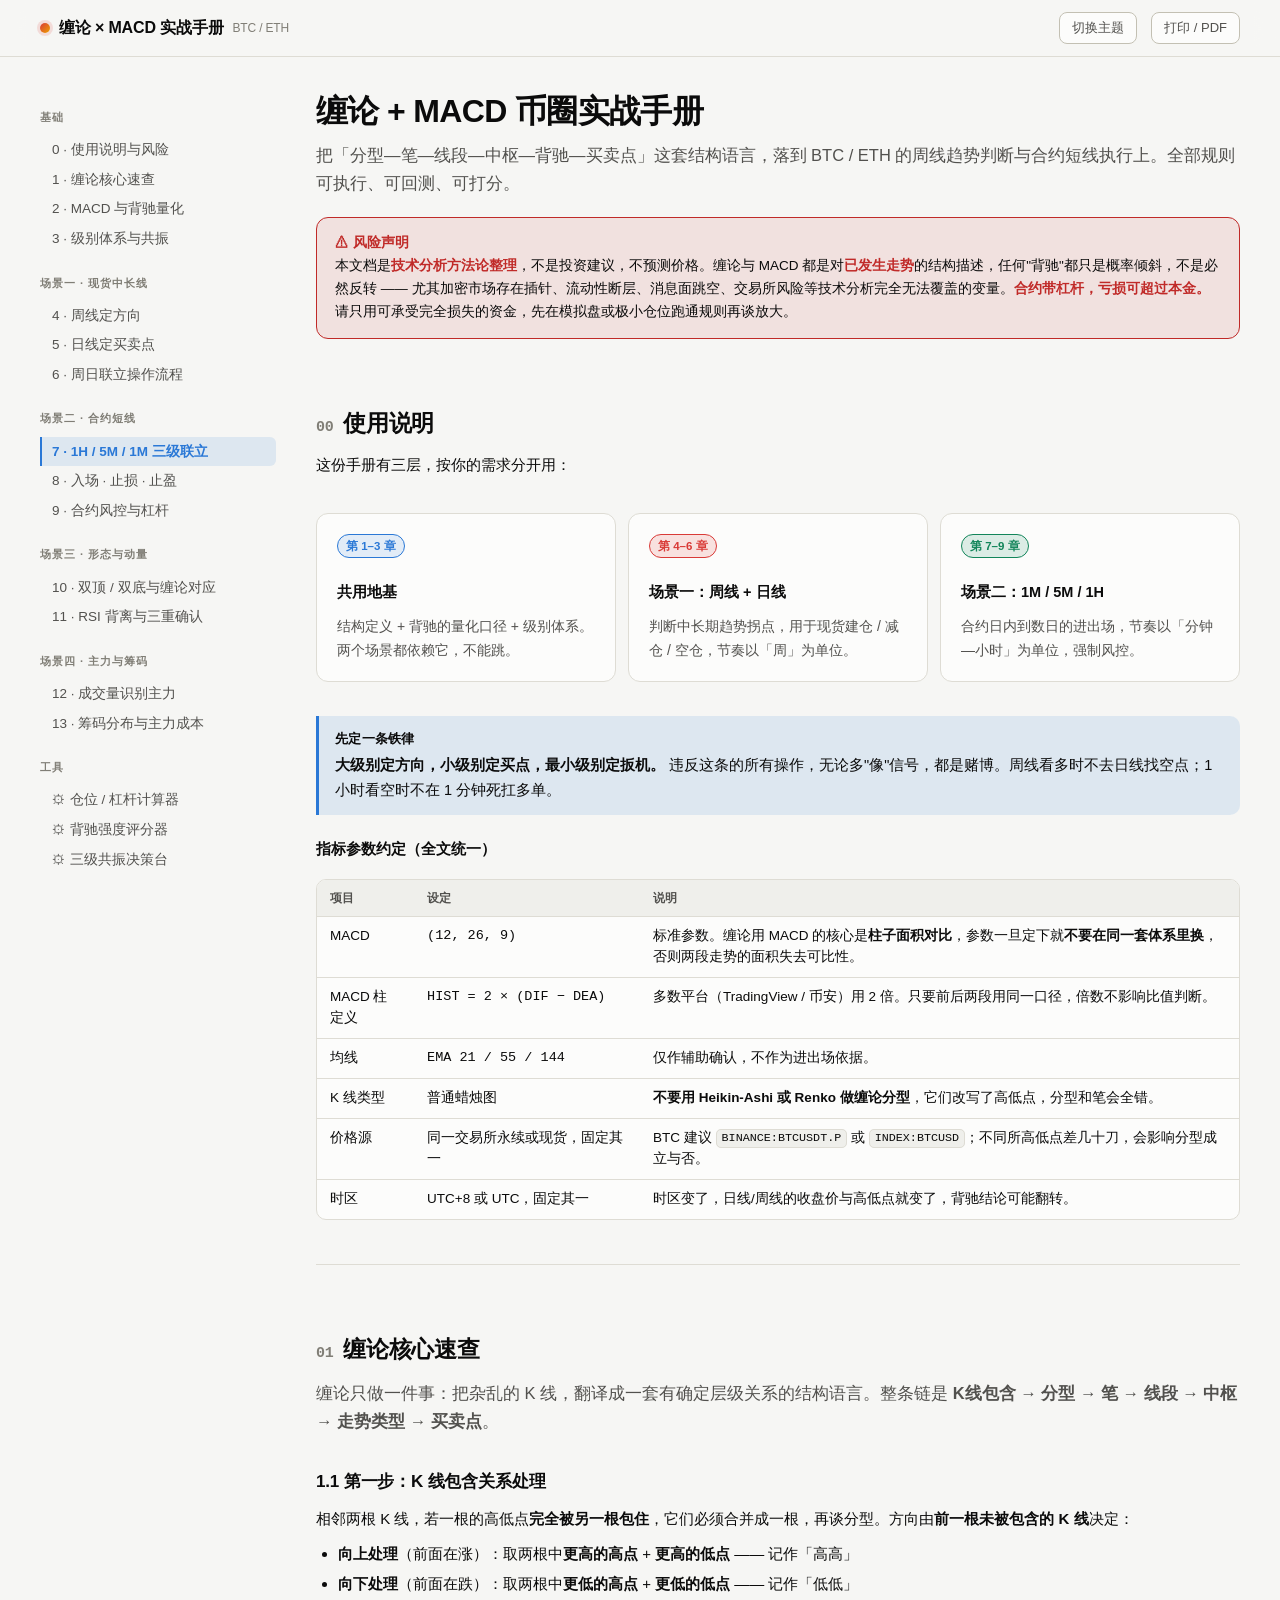
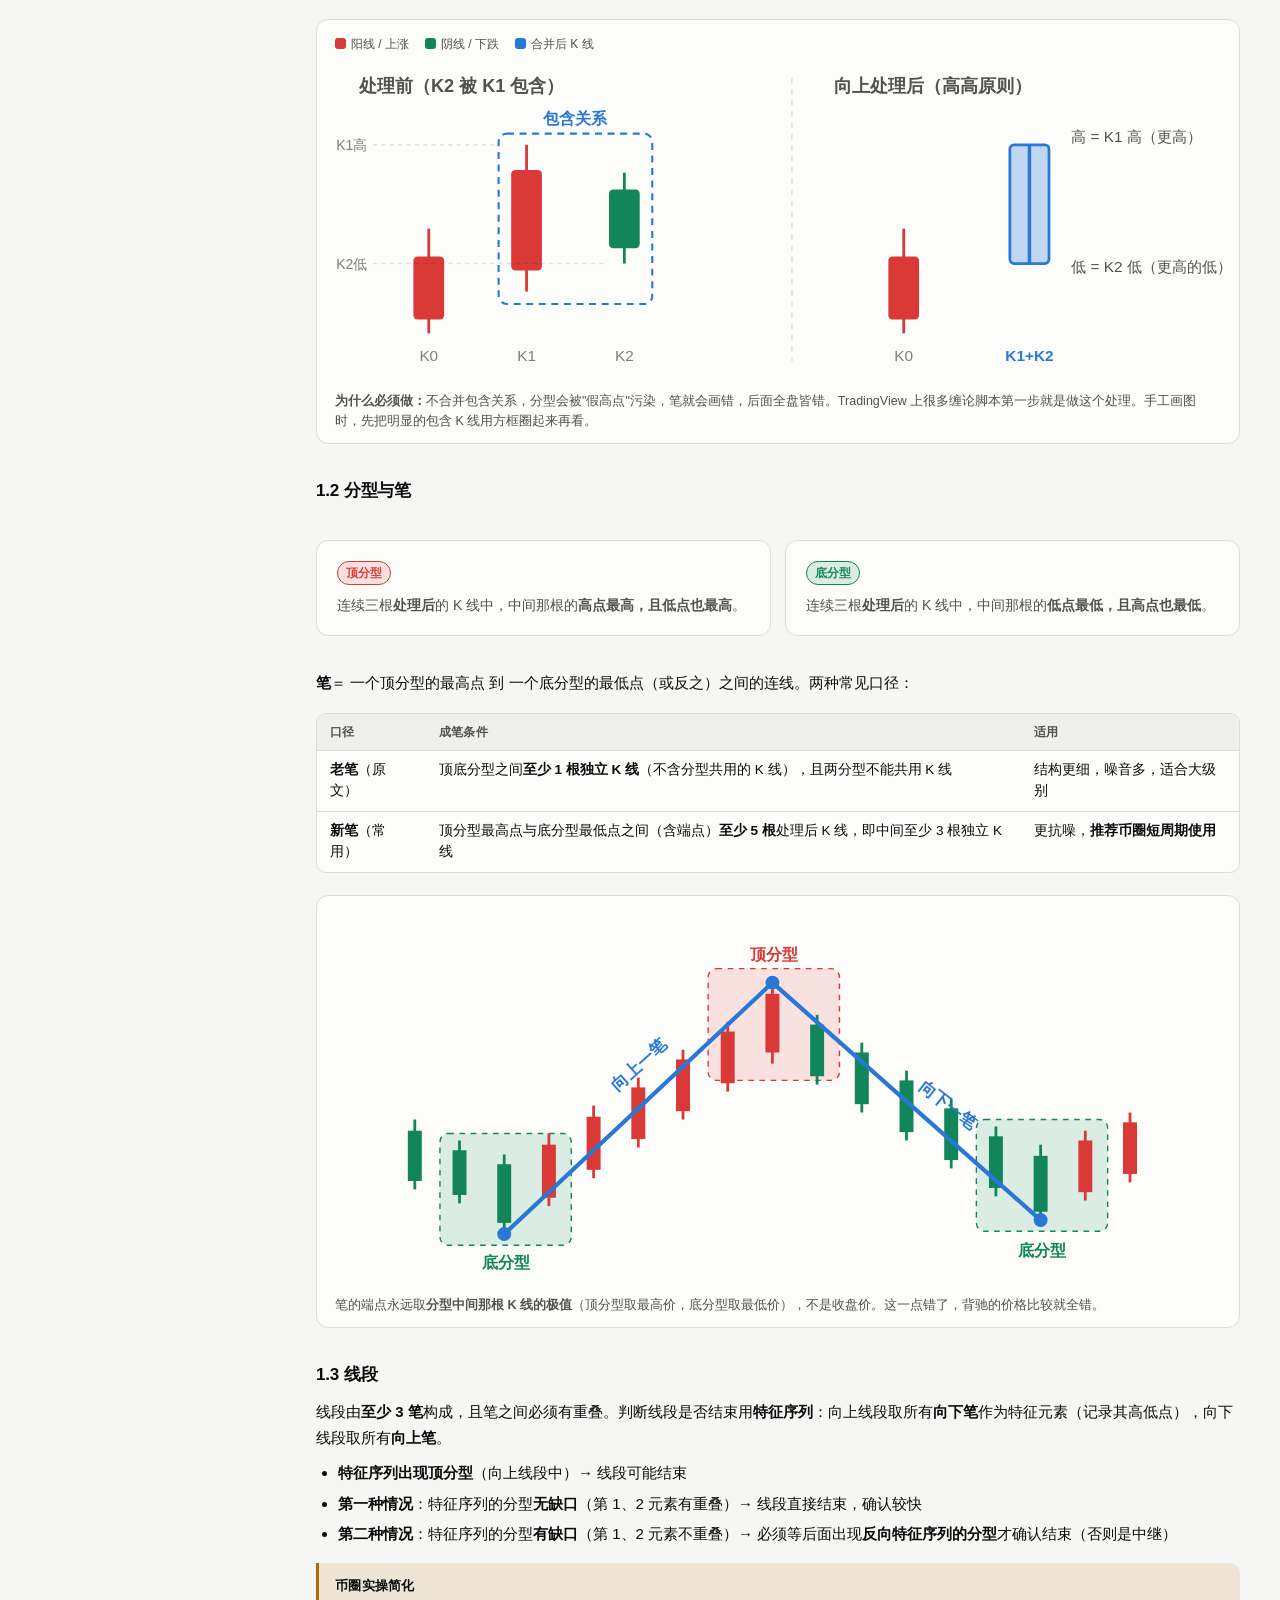
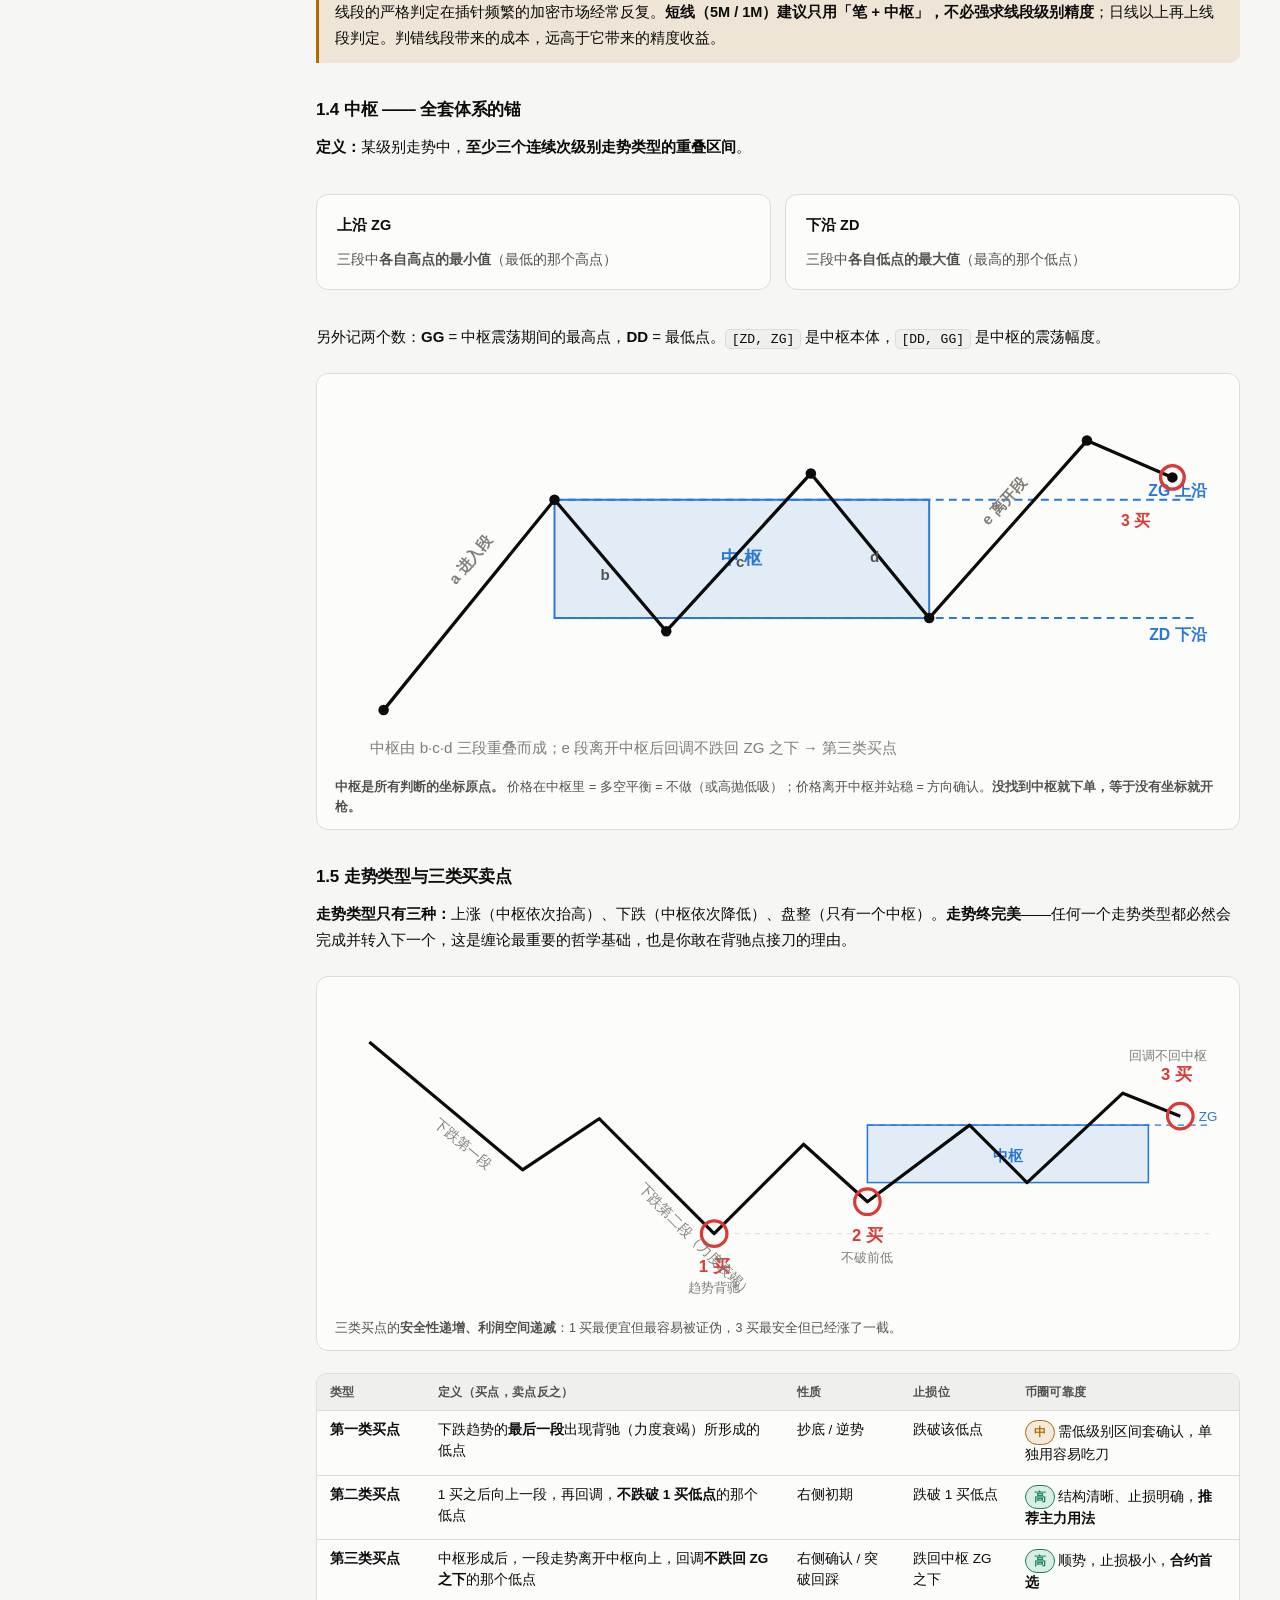
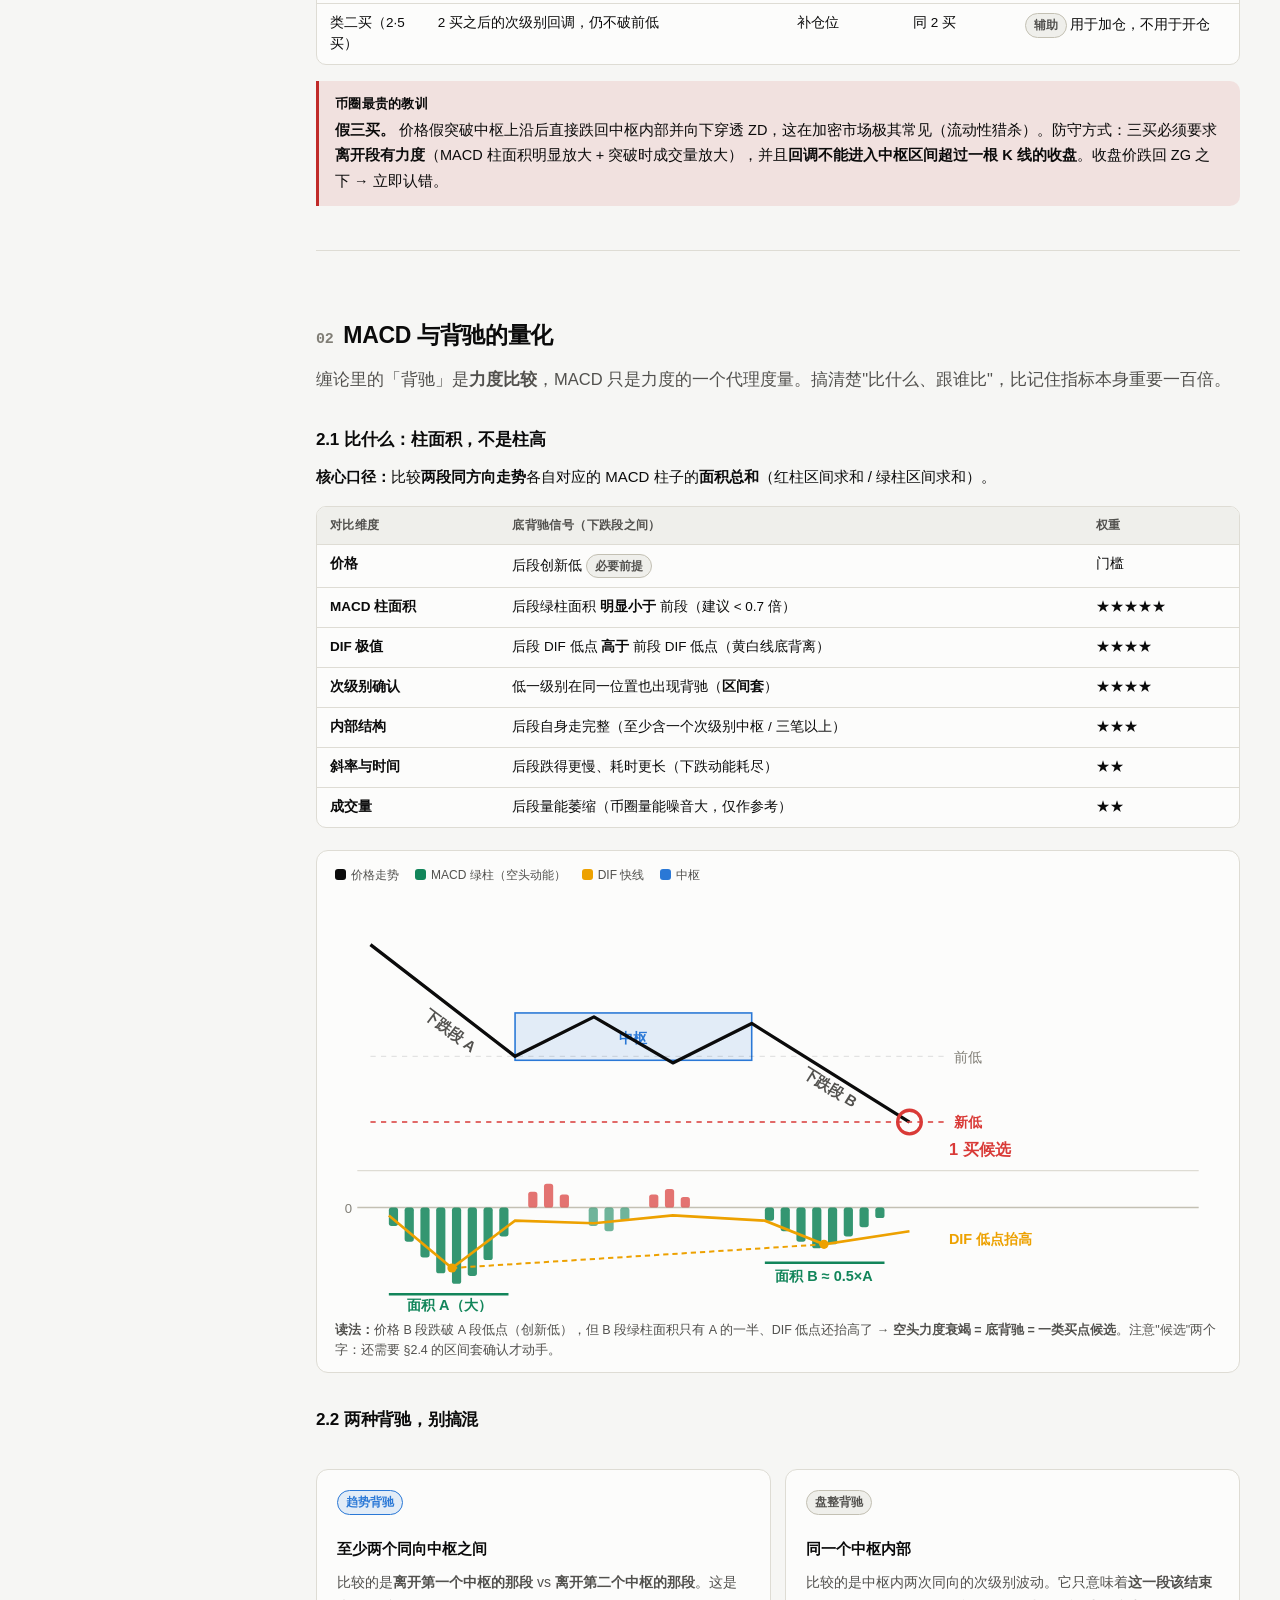
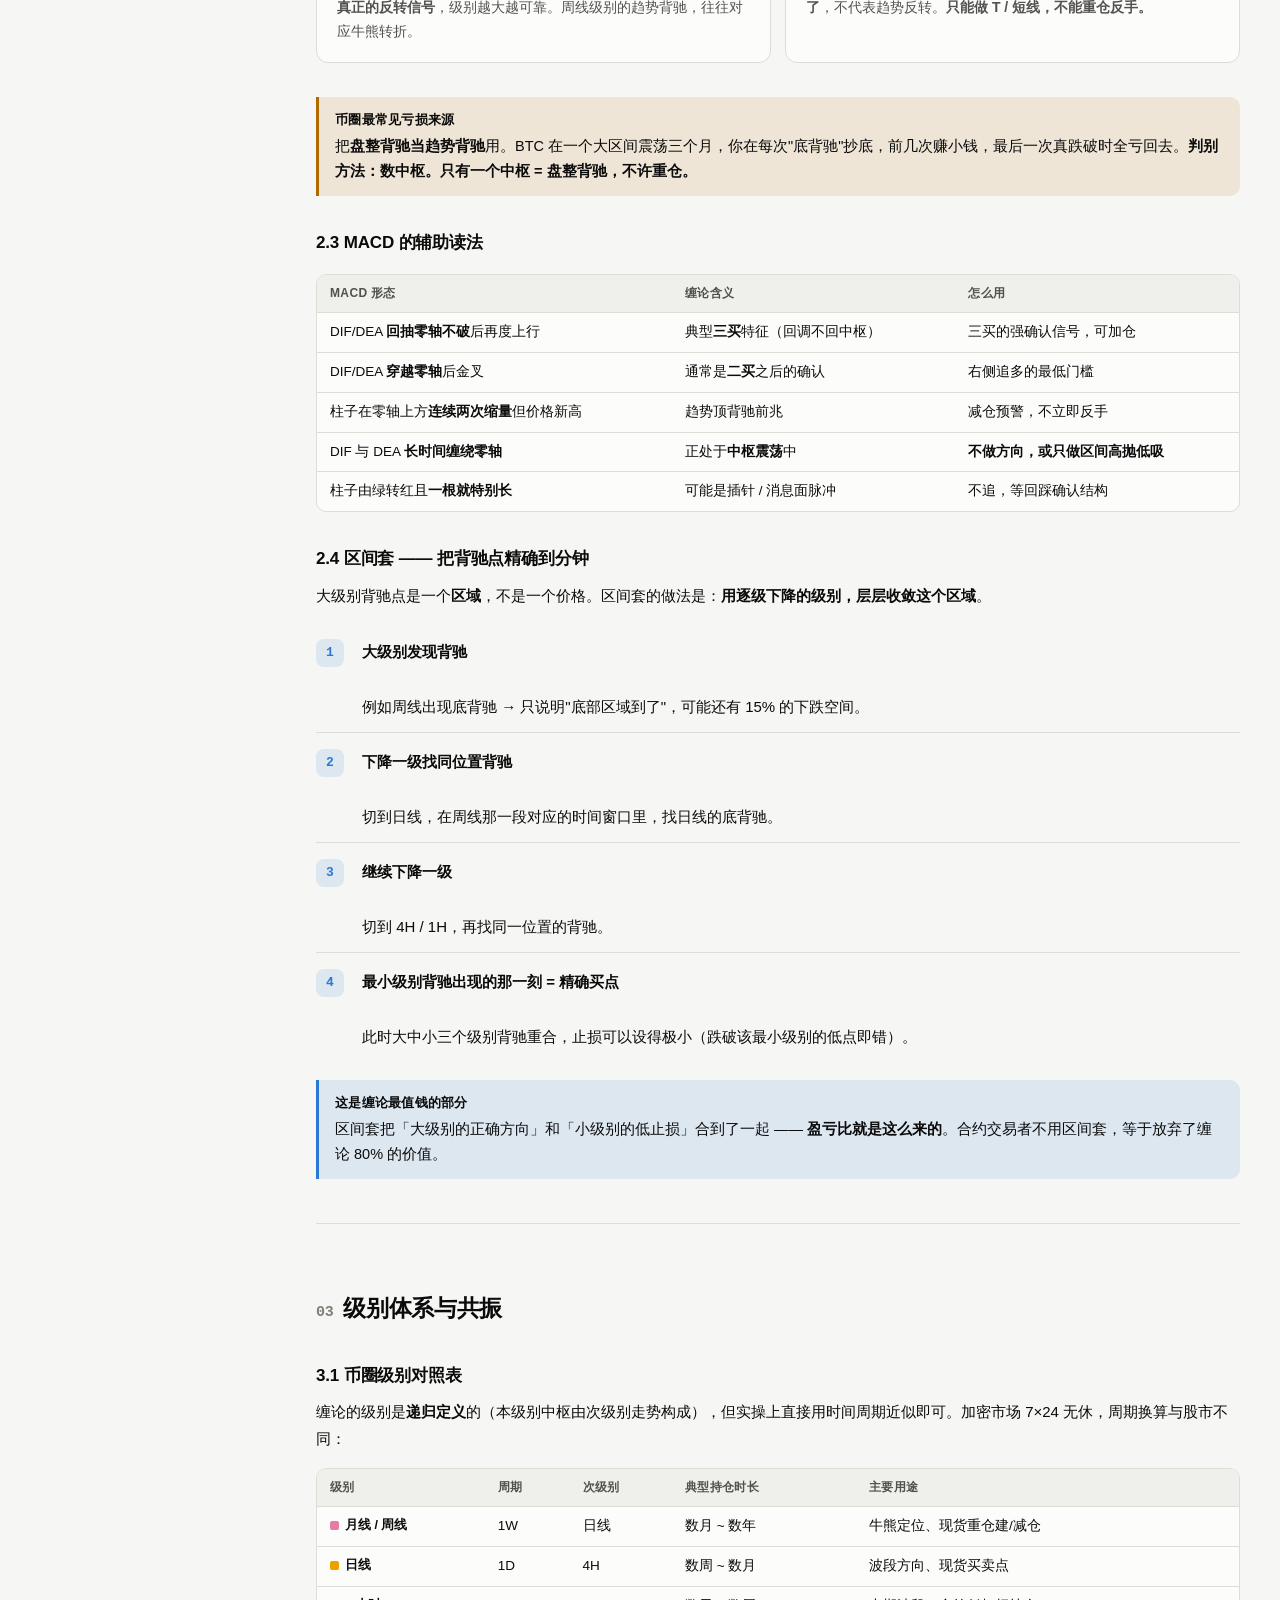
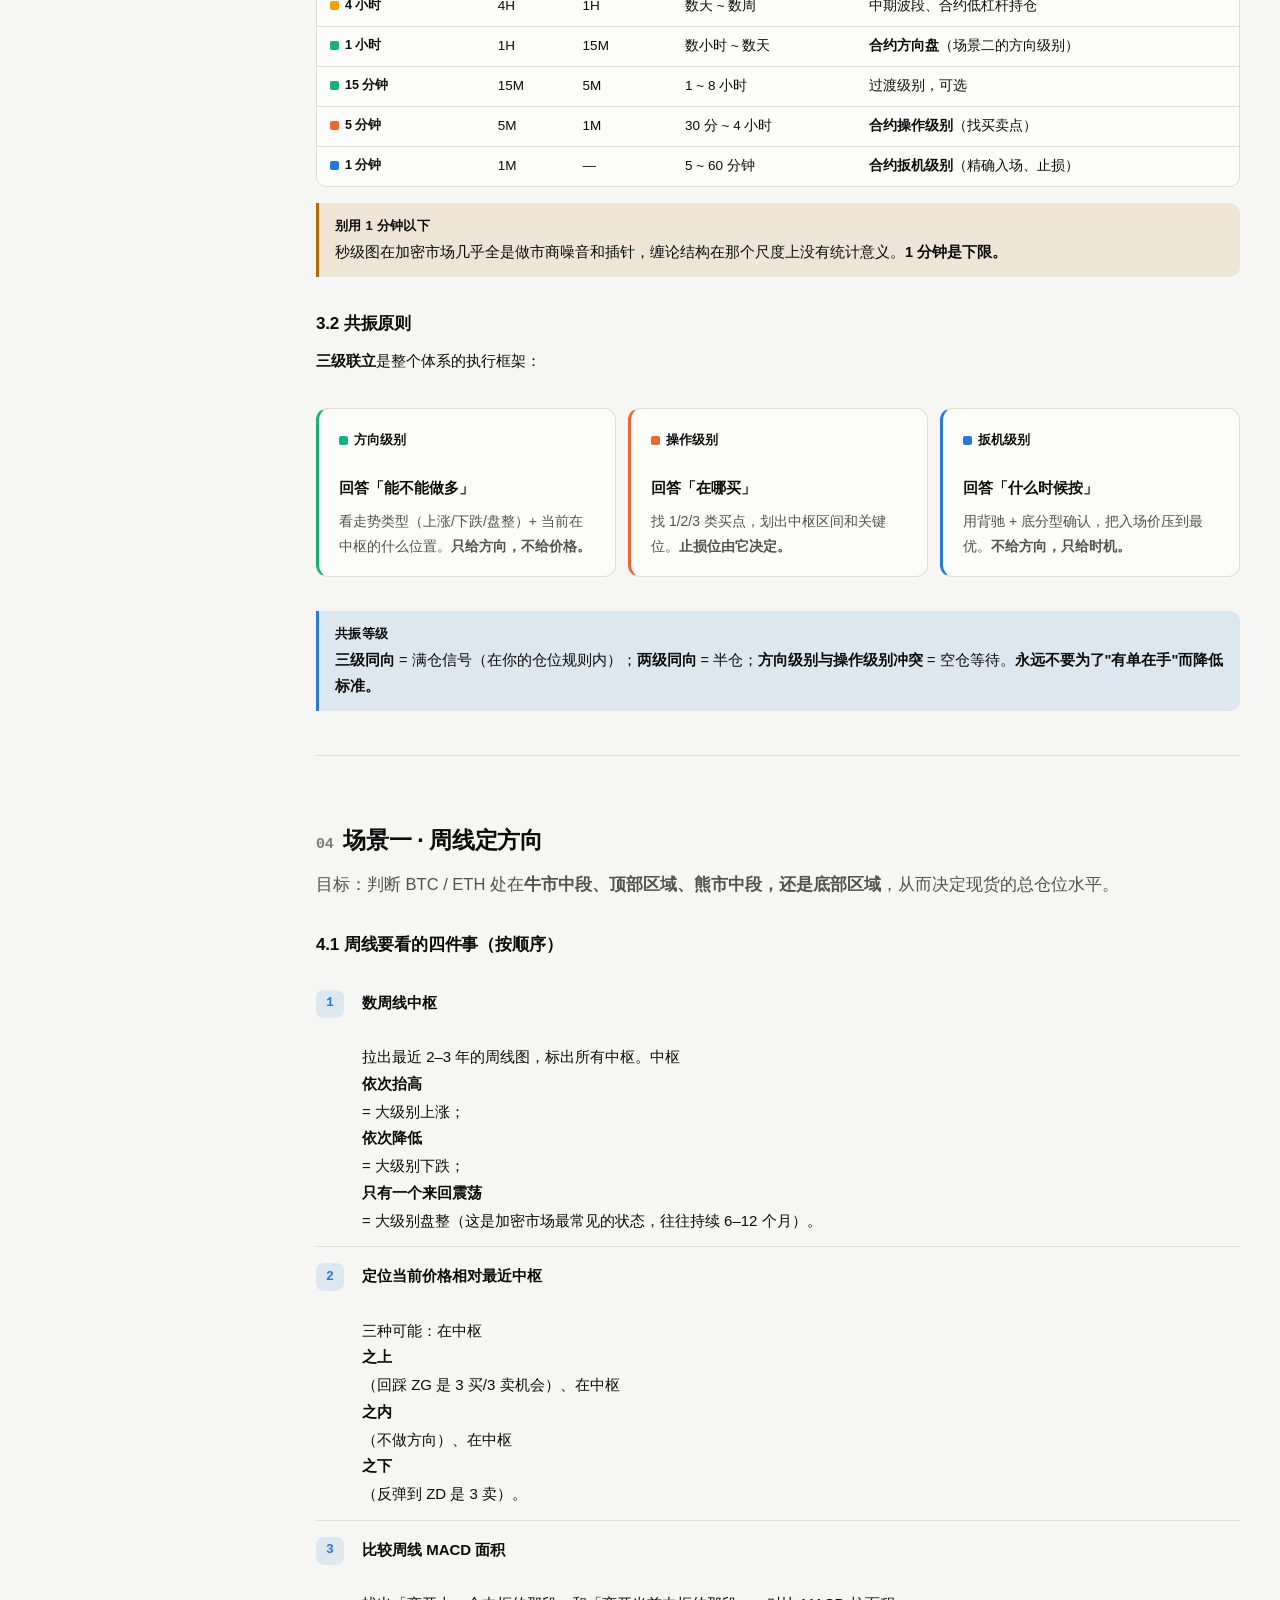
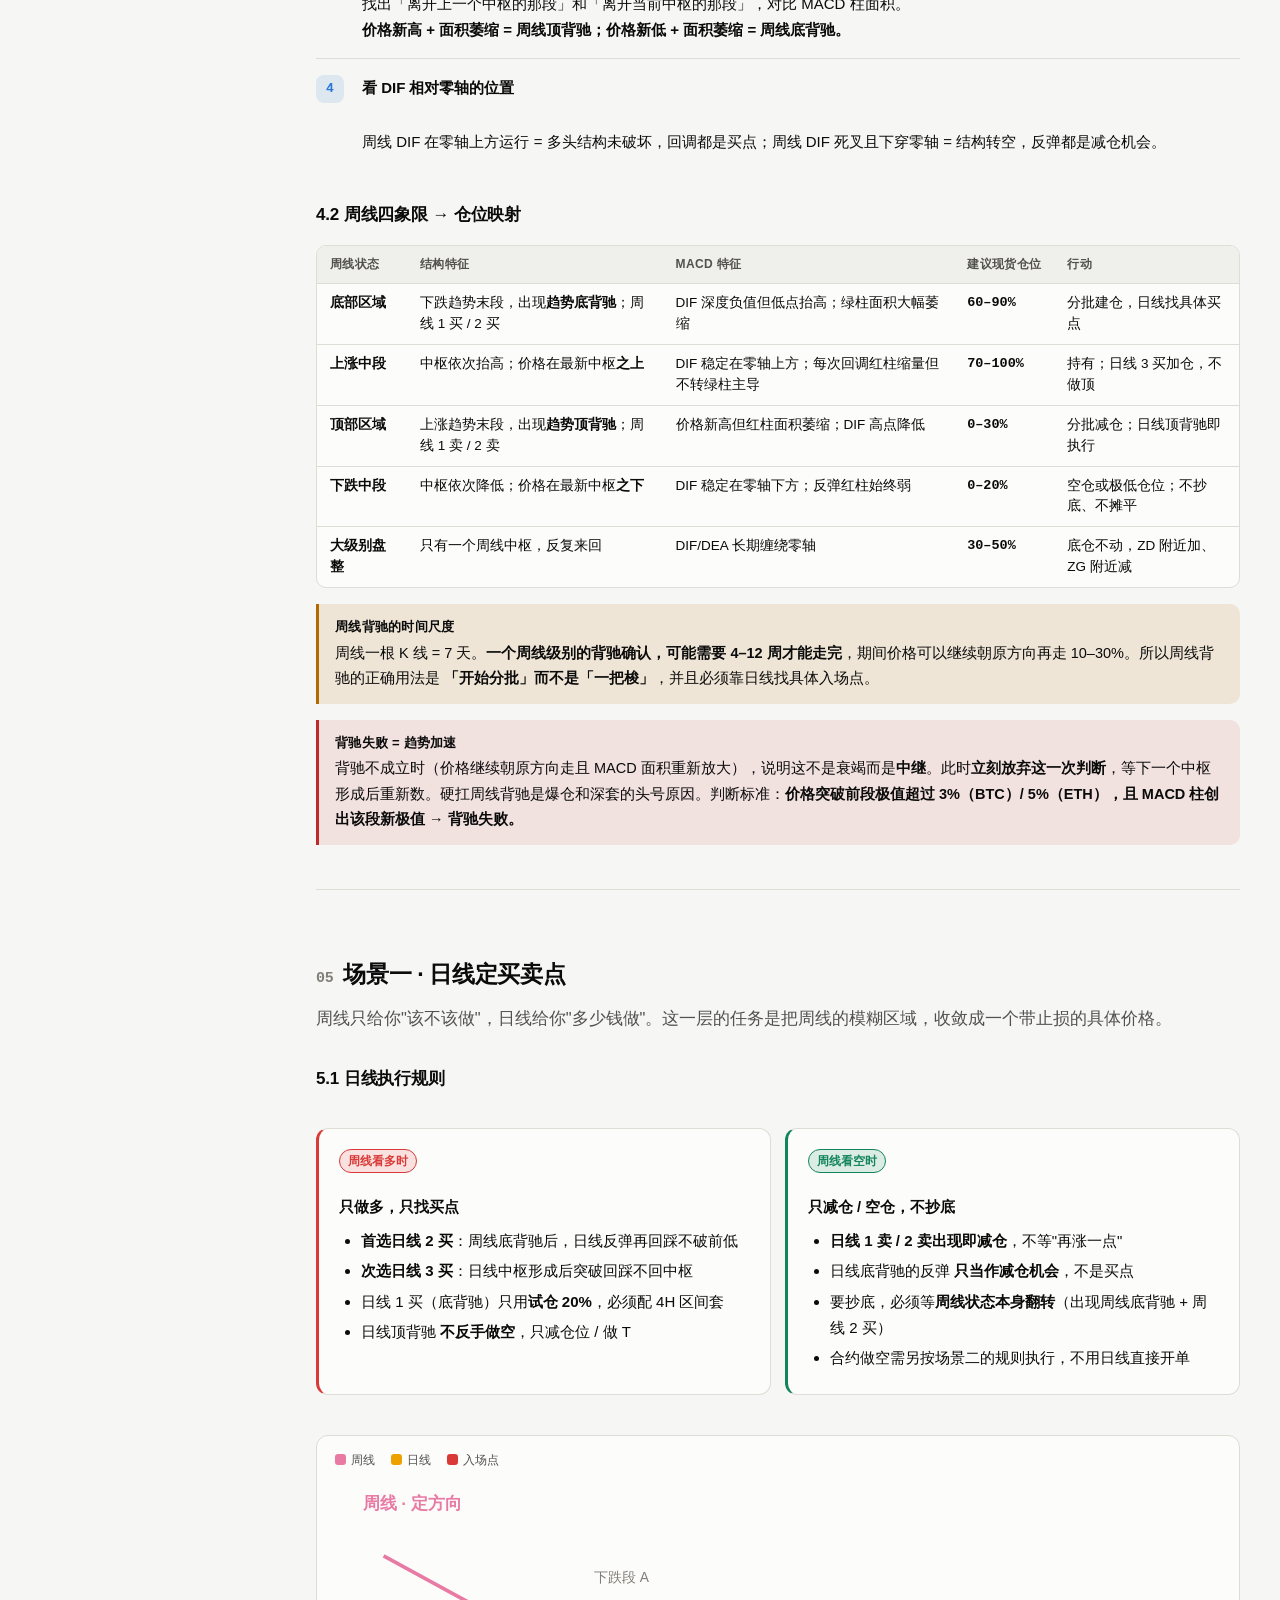
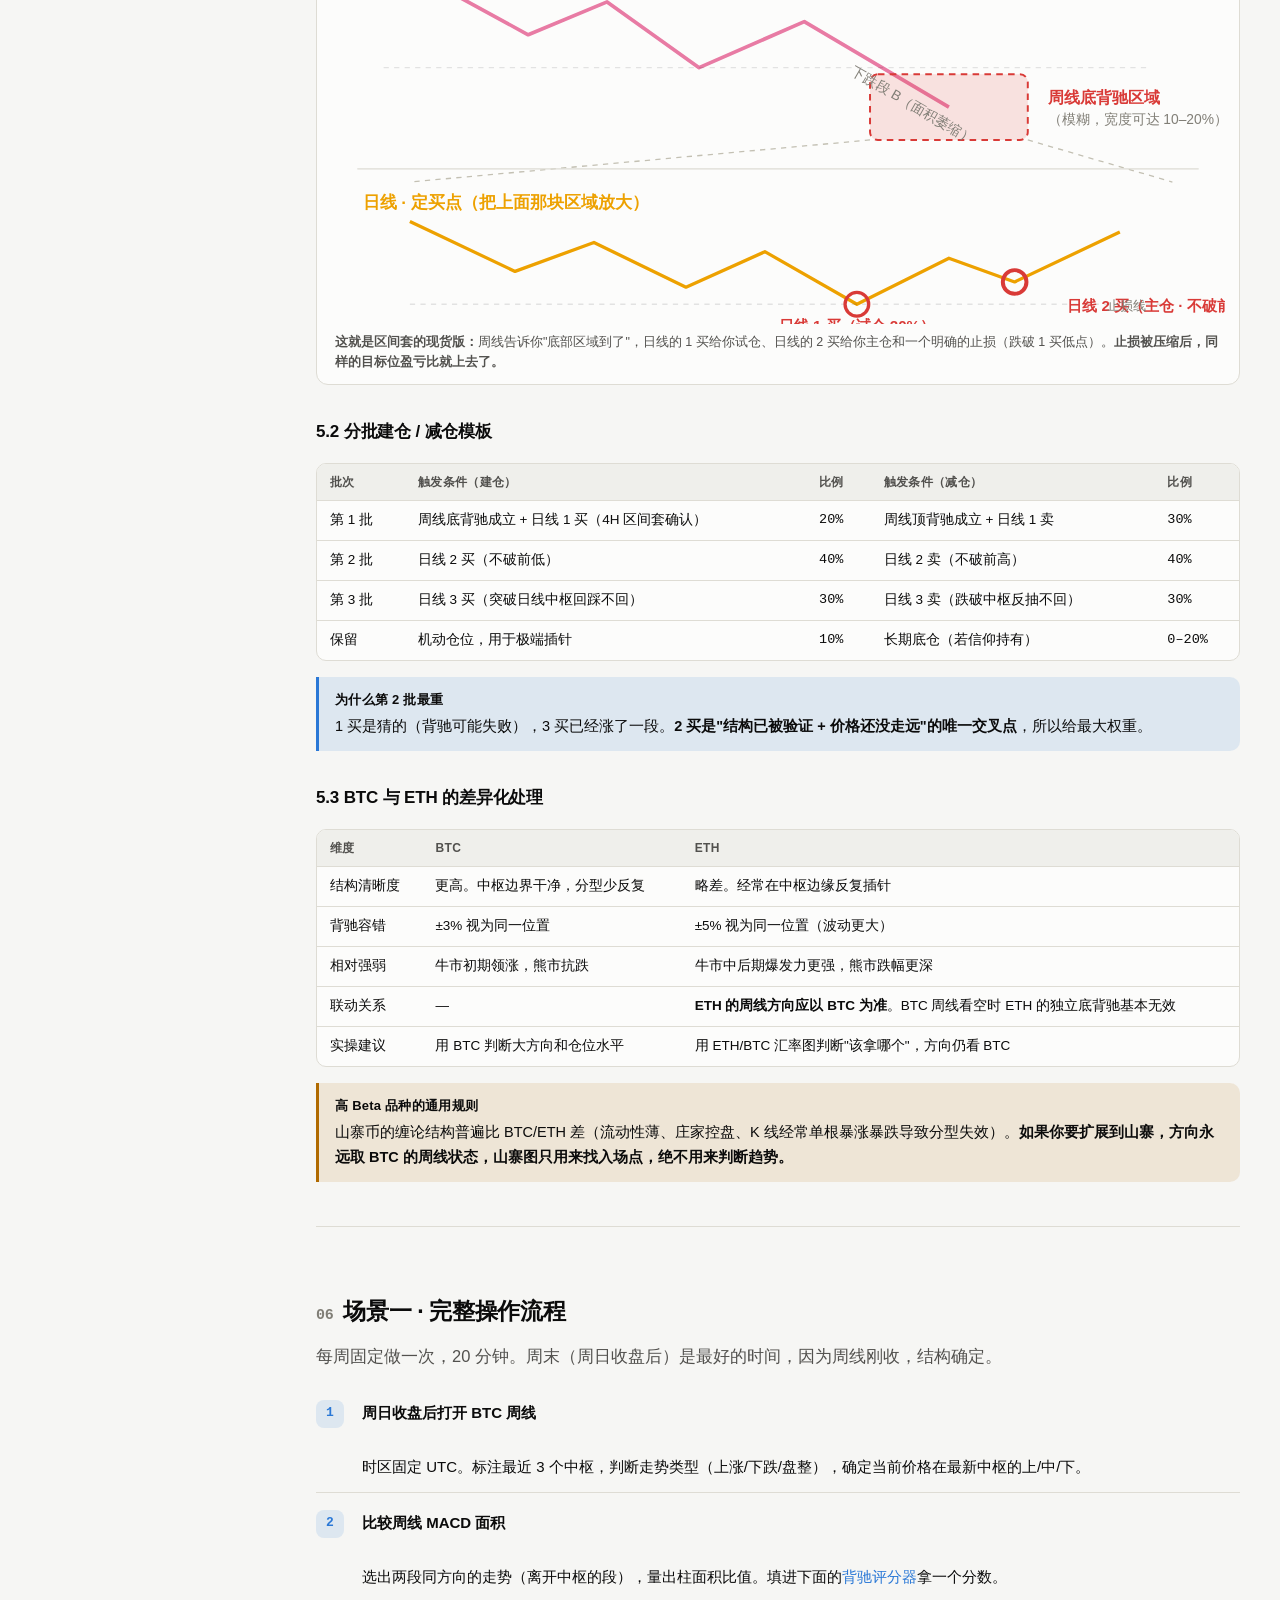
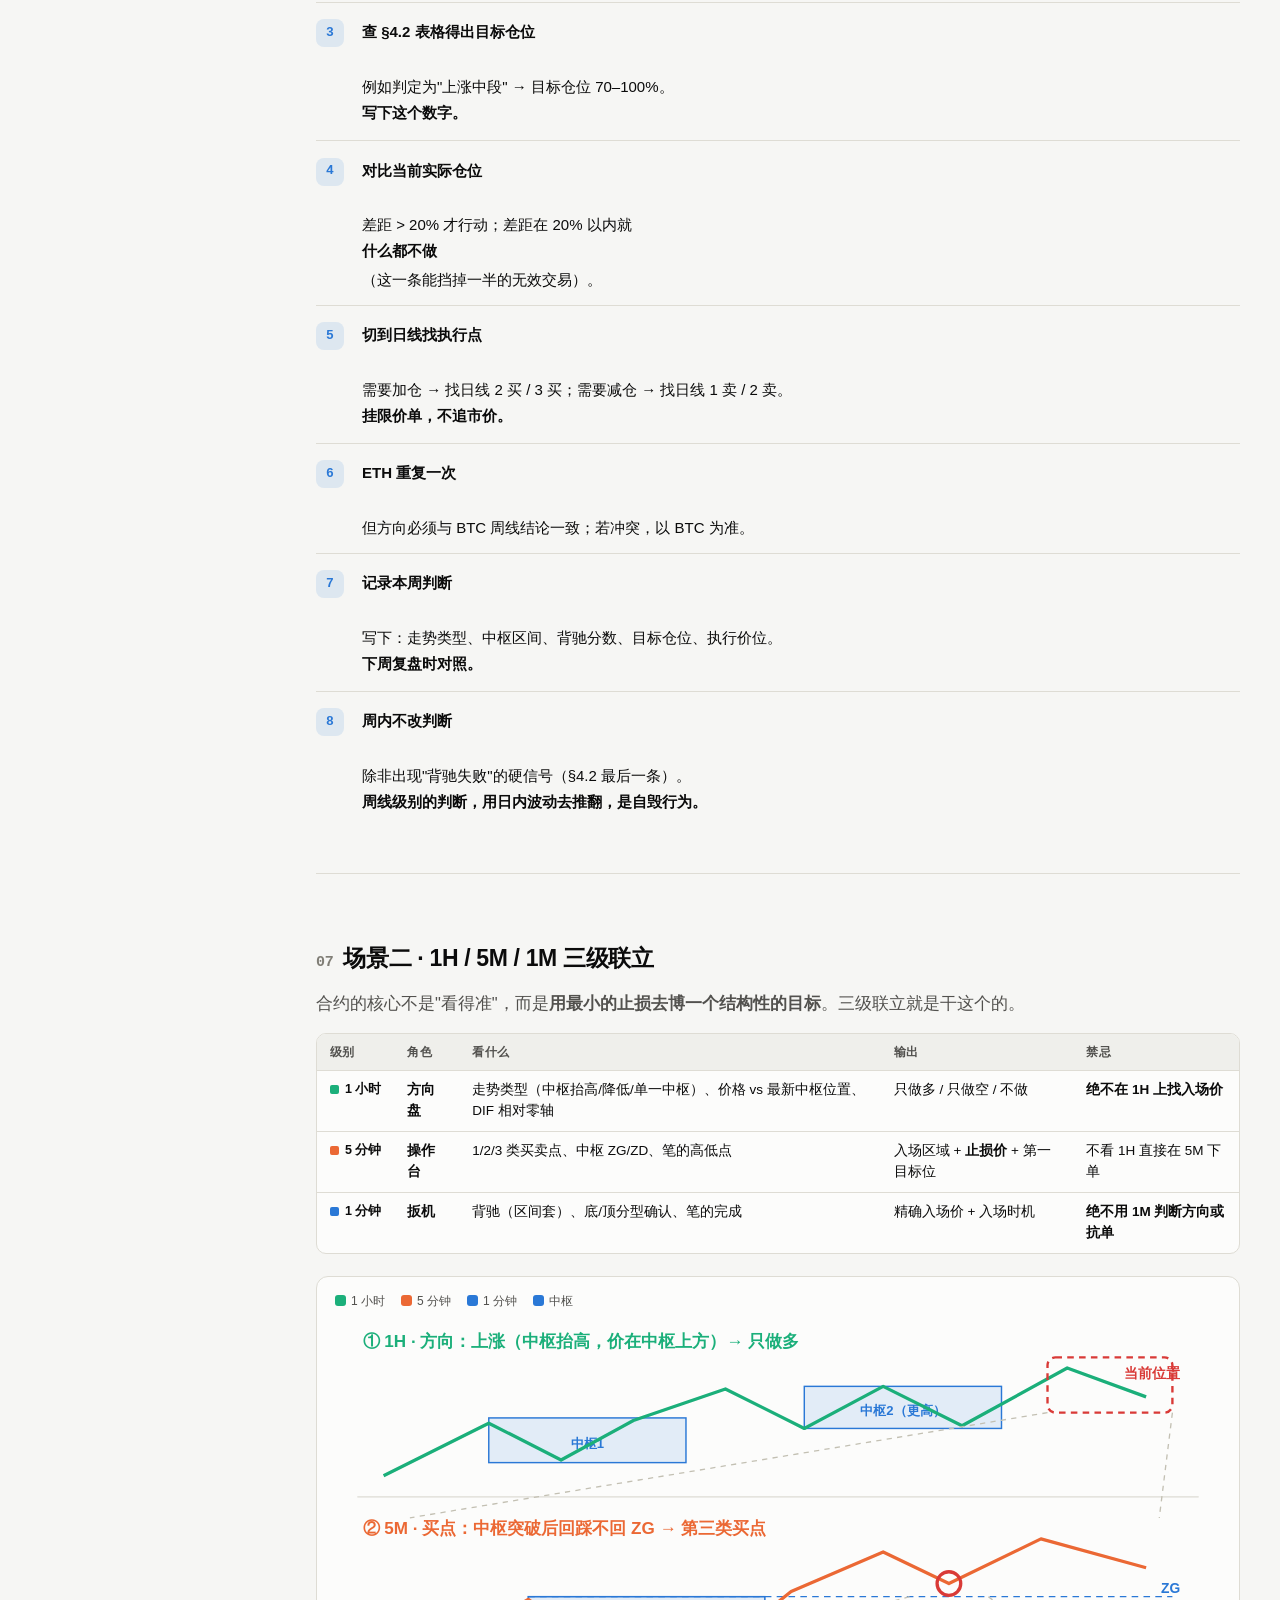
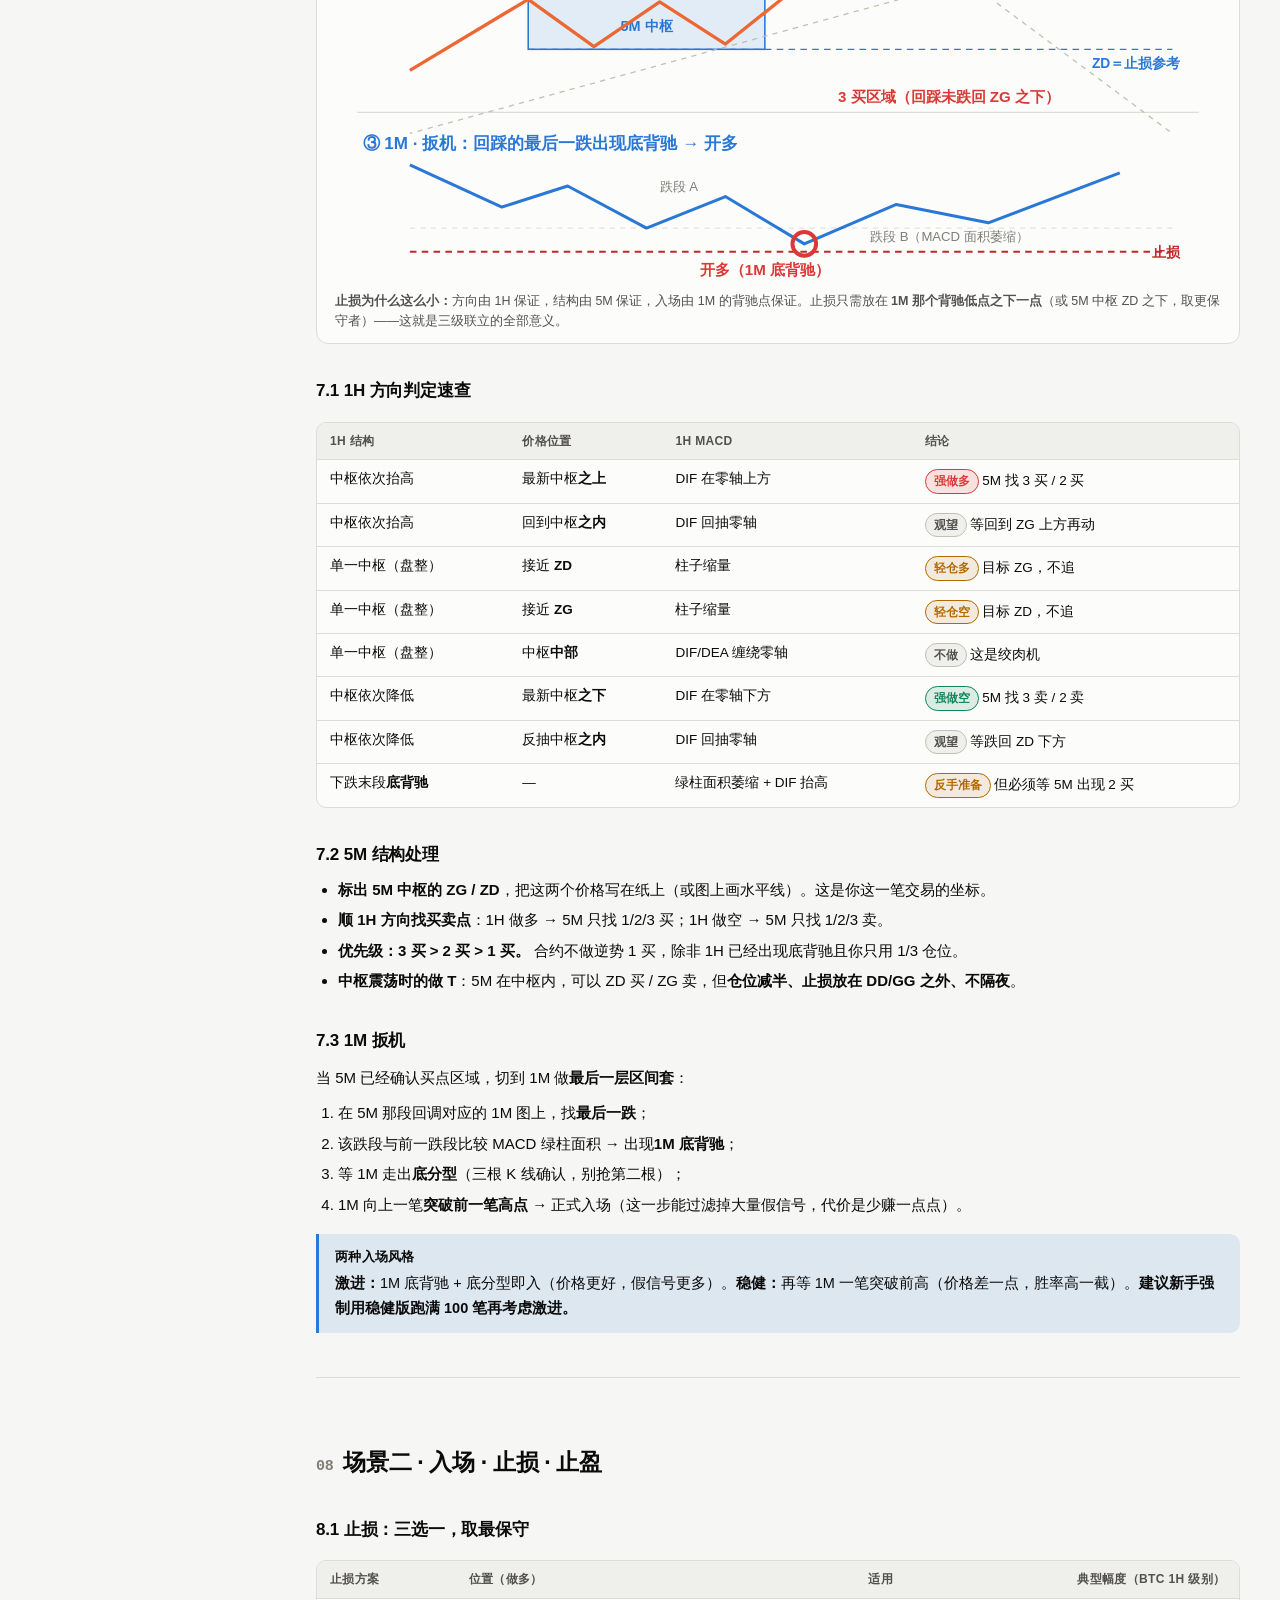
==== 缠论MACD币圈实战手册.html @ e3d7d86f "init: 缠论K线分析工具(OKX永续合约,Flask+klinecharts)" ====
<!doctype html>
<html lang="zh-CN">
<head>
<meta charset="utf-8">
<meta name="viewport" content="width=device-width, initial-scale=1">
<title>缠论 + MACD 币圈实战手册 · BTC / ETH</title>
<style>
/* ============ 设计令牌 ============ */
:root{
  color-scheme: light;
  --surface-0:#f6f6f4;
  --surface-1:#fcfcfb;
  --surface-2:#efefeb;
  --border:#dedcd4;
  --border-strong:#c3c0b3;
  --text-1:#0b0b0b;
  --text-2:#52514e;
  --text-3:#807e76;

  /* 中国市场习惯：红涨绿跌 */
  --up:#d93a37;
  --up-soft:rgba(217,58,55,.14);
  --down:#12855a;
  --down-soft:rgba(18,133,90,.14);

  /* 级别配色（分类色，来自已验证调色板 slot 1-5） */
  --lv-1:#2a78d6;   /* 1分钟 */
  --lv-2:#eb6834;   /* 5分钟 */
  --lv-3:#1baf7a;   /* 30分/1小时 */
  --lv-4:#eda100;   /* 日线 */
  --lv-5:#e87ba4;   /* 周线 */

  --accent:#2a78d6;
  --accent-soft:rgba(42,120,214,.12);
  --warn:#b06a00;
  --warn-soft:rgba(176,106,0,.12);
  --danger:#c02a28;
  --danger-soft:rgba(192,42,40,.10);

  --grid:rgba(0,0,0,.10);
  --shadow:0 1px 2px rgba(0,0,0,.05), 0 8px 24px -12px rgba(0,0,0,.18);
  --radius:12px;
  --mono:ui-monospace,SFMono-Regular,"SF Mono",Menlo,Consolas,monospace;
  --sans:-apple-system,BlinkMacSystemFont,"Segoe UI","PingFang SC","Hiragino Sans GB","Microsoft YaHei",sans-serif;
}
@media (prefers-color-scheme: dark){
  :root:where(:not([data-theme="light"])){
    color-scheme: dark;
    --surface-0:#111110;
    --surface-1:#1a1a19;
    --surface-2:#232322;
    --border:#33322f;
    --border-strong:#4a4945;
    --text-1:#ffffff;
    --text-2:#c3c2b7;
    --text-3:#8f8e86;
    --up:#e66767;
    --up-soft:rgba(230,103,103,.16);
    --down:#17a06d;
    --down-soft:rgba(23,160,109,.16);
    --lv-1:#3987e5;
    --lv-2:#d95926;
    --lv-3:#199e70;
    --lv-4:#c98500;
    --lv-5:#d55181;
    --accent:#3987e5;
    --accent-soft:rgba(57,135,229,.16);
    --warn:#c98500;
    --warn-soft:rgba(201,133,0,.16);
    --danger:#e66767;
    --danger-soft:rgba(230,103,103,.14);
    --grid:rgba(255,255,255,.12);
    --shadow:0 1px 2px rgba(0,0,0,.4), 0 8px 24px -12px rgba(0,0,0,.7);
  }
}
:root[data-theme="dark"]{
  color-scheme: dark;
  --surface-0:#111110; --surface-1:#1a1a19; --surface-2:#232322;
  --border:#33322f; --border-strong:#4a4945;
  --text-1:#ffffff; --text-2:#c3c2b7; --text-3:#8f8e86;
  --up:#e66767; --up-soft:rgba(230,103,103,.16);
  --down:#17a06d; --down-soft:rgba(23,160,109,.16);
  --lv-1:#3987e5; --lv-2:#d95926; --lv-3:#199e70; --lv-4:#c98500; --lv-5:#d55181;
  --accent:#3987e5; --accent-soft:rgba(57,135,229,.16);
  --warn:#c98500; --warn-soft:rgba(201,133,0,.16);
  --danger:#e66767; --danger-soft:rgba(230,103,103,.14);
  --grid:rgba(255,255,255,.12);
  --shadow:0 1px 2px rgba(0,0,0,.4), 0 8px 24px -12px rgba(0,0,0,.7);
}

*{box-sizing:border-box}
html{scroll-behavior:smooth; scroll-padding-top:72px}
body{
  margin:0; background:var(--surface-0); color:var(--text-1);
  font-family:var(--sans); font-size:15px; line-height:1.75;
  -webkit-font-smoothing:antialiased;
}
a{color:var(--accent); text-decoration:none}
a:hover{text-decoration:underline}

/* ============ 布局 ============ */
.wrap{max-width:1240px; margin:0 auto; padding:0 20px; display:grid; grid-template-columns:236px minmax(0,1fr); gap:40px}
@media (max-width:960px){ .wrap{grid-template-columns:1fr; gap:0} }

header.top{
  position:sticky; top:0; z-index:50; backdrop-filter:blur(12px);
  background:color-mix(in srgb, var(--surface-0) 88%, transparent);
  border-bottom:1px solid var(--border);
}
.top-inner{max-width:1240px; margin:0 auto; padding:12px 20px; display:flex; align-items:center; gap:14px}
.brand{font-weight:700; letter-spacing:-.01em; font-size:16px; margin-right:auto; display:flex; align-items:center; gap:9px}
.brand .dot{width:10px;height:10px;border-radius:50%;background:linear-gradient(135deg,var(--up),var(--lv-4)); box-shadow:0 0 0 3px var(--up-soft)}
.brand small{color:var(--text-3); font-weight:500; font-size:12px}
.btn{
  border:1px solid var(--border-strong); background:var(--surface-1); color:var(--text-2);
  padding:6px 12px; border-radius:8px; font-size:13px; cursor:pointer; font-family:inherit;
}
.btn:hover{color:var(--text-1); border-color:var(--text-3)}

nav.toc{position:sticky; top:64px; align-self:start; max-height:calc(100vh - 84px); overflow-y:auto; padding:24px 0 60px; font-size:13.5px}
@media (max-width:960px){ nav.toc{position:static; max-height:none; padding:16px 0; border-bottom:1px solid var(--border); margin-bottom:8px} }
nav.toc h4{font-size:11px; text-transform:uppercase; letter-spacing:.09em; color:var(--text-3); margin:20px 0 8px}
nav.toc a{display:block; padding:5px 10px; color:var(--text-2); border-left:2px solid transparent; border-radius:0 6px 6px 0; line-height:1.45}
nav.toc a:hover{background:var(--surface-2); text-decoration:none; color:var(--text-1)}
nav.toc a.active{color:var(--accent); border-left-color:var(--accent); background:var(--accent-soft); font-weight:600}

main{padding:28px 0 120px; min-width:0}

/* ============ 排版 ============ */
h1{font-size:32px; line-height:1.25; letter-spacing:-.02em; margin:.2em 0 .3em}
h2{font-size:23px; letter-spacing:-.015em; margin:56px 0 4px; padding-top:8px; scroll-margin-top:72px}
h2 .num{color:var(--text-3); font-family:var(--mono); font-size:15px; font-weight:600; margin-right:10px}
h3{font-size:17px; margin:32px 0 6px; letter-spacing:-.01em; scroll-margin-top:72px}
h4{font-size:14.5px; margin:22px 0 4px; color:var(--text-1)}
p{margin:.6em 0}
ul,ol{padding-left:22px; margin:.5em 0}
li{margin:.28em 0}
code{font-family:var(--mono); font-size:.87em; background:var(--surface-2); padding:.12em .42em; border-radius:5px; border:1px solid var(--border)}
hr{border:0; border-top:1px solid var(--border); margin:44px 0}
.lead{font-size:16.5px; color:var(--text-2); line-height:1.7}
.sub{color:var(--text-2); font-size:14px}
strong{font-weight:650}

/* ============ 组件 ============ */
.card{background:var(--surface-1); border:1px solid var(--border); border-radius:var(--radius); padding:18px 20px; margin:18px 0}
.card > :first-child{margin-top:0}
.card > :last-child{margin-bottom:0}

.callout{border-left:3px solid var(--accent); background:var(--accent-soft); padding:12px 16px; border-radius:0 10px 10px 0; margin:16px 0; font-size:14.5px}
.callout.warn{border-left-color:var(--warn); background:var(--warn-soft)}
.callout.danger{border-left-color:var(--danger); background:var(--danger-soft)}
.callout .t{font-weight:700; display:block; margin-bottom:2px; font-size:13px; letter-spacing:.02em}

.grid2{display:grid; grid-template-columns:repeat(auto-fit,minmax(280px,1fr)); gap:14px; margin:16px 0}
.grid3{display:grid; grid-template-columns:repeat(auto-fit,minmax(210px,1fr)); gap:12px; margin:16px 0}

table{width:100%; border-collapse:collapse; font-size:13.5px; margin:14px 0}
.tablewrap{overflow-x:auto; border:1px solid var(--border); border-radius:10px; margin:16px 0; background:var(--surface-1)}
.tablewrap table{margin:0}
th,td{text-align:left; padding:9px 13px; border-bottom:1px solid var(--border); vertical-align:top; line-height:1.55}
th{background:var(--surface-2); font-weight:650; font-size:12px; letter-spacing:.03em; color:var(--text-2); white-space:nowrap}
tbody tr:last-child td{border-bottom:none}
td.num{font-family:var(--mono); white-space:nowrap}

.tag{display:inline-block; font-size:11.5px; font-weight:650; padding:2px 8px; border-radius:20px; border:1px solid; line-height:1.6; white-space:nowrap}
.tag.up{color:var(--up); border-color:var(--up); background:var(--up-soft)}
.tag.down{color:var(--down); border-color:var(--down); background:var(--down-soft)}
.tag.n{color:var(--text-2); border-color:var(--border-strong); background:var(--surface-2)}
.tag.a{color:var(--accent); border-color:var(--accent); background:var(--accent-soft)}
.tag.w{color:var(--warn); border-color:var(--warn); background:var(--warn-soft)}

.lv{display:inline-flex; align-items:center; gap:6px; font-size:12.5px; font-weight:600; white-space:nowrap}
.lv::before{content:""; width:9px; height:9px; border-radius:2px; background:var(--c)}
.lv1{--c:var(--lv-1)} .lv2{--c:var(--lv-2)} .lv3{--c:var(--lv-3)} .lv4{--c:var(--lv-4)} .lv5{--c:var(--lv-5)}

figure{margin:22px 0; background:var(--surface-1); border:1px solid var(--border); border-radius:var(--radius); padding:14px 14px 8px; overflow-x:auto}
figure svg{display:block; width:100%; height:auto; min-width:520px}
figcaption{font-size:12.5px; color:var(--text-2); margin-top:8px; padding:0 4px 4px; line-height:1.6}
.legend{display:flex; flex-wrap:wrap; gap:6px 16px; font-size:12px; color:var(--text-2); padding:0 4px 6px}
.legend i{display:inline-block; width:11px; height:11px; border-radius:3px; margin-right:5px; vertical-align:-1px}

/* 步骤 */
.steps{counter-reset:s; list-style:none; padding:0; margin:18px 0}
.steps > li{counter-increment:s; position:relative; padding:12px 0 12px 46px; border-bottom:1px solid var(--border)}
.steps > li:last-child{border-bottom:none}
.steps > li::before{
  content:counter(s); position:absolute; left:0; top:12px; width:28px; height:28px; border-radius:8px;
  background:var(--accent-soft); color:var(--accent); font-weight:700; font-size:13px;
  display:flex; align-items:center; justify-content:center; font-family:var(--mono);
}
.steps > li b{display:block; margin-bottom:2px}

/* 工具 */
.tool{background:var(--surface-1); border:1px solid var(--border-strong); border-radius:14px; padding:20px; margin:22px 0; box-shadow:var(--shadow)}
.tool h3{margin-top:0}
.fields{display:grid; grid-template-columns:repeat(auto-fit,minmax(150px,1fr)); gap:12px 14px; margin:14px 0}
.field label{display:block; font-size:12px; color:var(--text-2); margin-bottom:4px; font-weight:600}
.field input,.field select{
  width:100%; padding:8px 10px; border-radius:8px; border:1px solid var(--border-strong);
  background:var(--surface-0); color:var(--text-1); font-family:var(--mono); font-size:14px;
}
.field input:focus,.field select:focus{outline:2px solid var(--accent); outline-offset:1px; border-color:var(--accent)}
.field .hint{font-size:11px; color:var(--text-3); margin-top:3px; font-family:var(--sans)}

.out{display:grid; grid-template-columns:repeat(auto-fit,minmax(140px,1fr)); gap:10px; margin-top:16px}
.stat{background:var(--surface-2); border:1px solid var(--border); border-radius:10px; padding:11px 13px}
.stat .k{font-size:11.5px; color:var(--text-2); font-weight:600; letter-spacing:.02em}
.stat .v{font-family:var(--mono); font-size:19px; font-weight:600; line-height:1.35; margin-top:2px; overflow-wrap:anywhere}
.stat .n{font-size:11px; color:var(--text-3); font-family:var(--sans); line-height:1.4}
.stat.ok{border-color:var(--down); background:var(--down-soft)}
.stat.bad{border-color:var(--danger); background:var(--danger-soft)}
.stat.warn{border-color:var(--warn); background:var(--warn-soft)}

.verdict{margin-top:14px; padding:13px 16px; border-radius:10px; font-size:14.5px; border:1px solid var(--border-strong); background:var(--surface-2)}
.verdict b{display:block; font-size:15px; margin-bottom:3px}
.verdict.ok{border-color:var(--down); background:var(--down-soft)}
.verdict.bad{border-color:var(--danger); background:var(--danger-soft)}
.verdict.warn{border-color:var(--warn); background:var(--warn-soft)}

/* 评分条 */
.meter{height:12px; border-radius:20px; background:var(--surface-2); border:1px solid var(--border); overflow:hidden; margin:10px 0 4px}
.meter > i{display:block; height:100%; width:0%; background:var(--accent); transition:width .25s ease, background .25s ease}
.scale{display:flex; justify-content:space-between; font-size:11px; color:var(--text-3); font-family:var(--mono)}

/* 勾选清单 */
.checklist{list-style:none; padding:0; margin:12px 0}
.checklist li{display:flex; gap:10px; align-items:flex-start; padding:8px 10px; border-radius:9px; border:1px solid transparent; line-height:1.6}
.checklist li:hover{background:var(--surface-2)}
.checklist input{margin-top:5px; width:16px; height:16px; accent-color:var(--accent); flex:0 0 auto; cursor:pointer}
.checklist label{cursor:pointer; font-size:14px}
.checklist li.done label{color:var(--text-3); text-decoration:line-through}
.checklist li.done{border-color:var(--border); background:var(--surface-2)}
.chk-head{display:flex; align-items:center; gap:12px; flex-wrap:wrap; margin-top:6px}
.chk-head .prog{font-family:var(--mono); font-size:13px; color:var(--text-2)}

kbd{font-family:var(--mono); font-size:.85em; border:1px solid var(--border-strong); border-bottom-width:2px; border-radius:5px; padding:1px 5px; background:var(--surface-2)}

.disclaimer{border:1px solid var(--danger); background:var(--danger-soft); border-radius:var(--radius); padding:14px 18px; margin:20px 0; font-size:13.5px; line-height:1.7}
.disclaimer b{color:var(--danger)}

footer{border-top:1px solid var(--border); margin-top:60px; padding:26px 0 60px; color:var(--text-3); font-size:12.5px}

@media print{
  nav.toc, header.top, .btn{display:none}
  .wrap{grid-template-columns:1fr}
  body{background:#fff; font-size:11pt}
  figure svg{min-width:0}
}
</style>
</head>
<body>

<header class="top">
  <div class="top-inner">
    <div class="brand"><span class="dot"></span>缠论 × MACD 实战手册 <small>BTC / ETH</small></div>
    <button class="btn" id="themeBtn" type="button">切换主题</button>
    <button class="btn" onclick="window.print()" type="button">打印 / PDF</button>
  </div>
</header>

<div class="wrap">

<nav class="toc" id="toc">
  <h4>基础</h4>
  <a href="#s0">0 · 使用说明与风险</a>
  <a href="#s1">1 · 缠论核心速查</a>
  <a href="#s2">2 · MACD 与背驰量化</a>
  <a href="#s3">3 · 级别体系与共振</a>
  <h4>场景一 · 现货中长线</h4>
  <a href="#s4">4 · 周线定方向</a>
  <a href="#s5">5 · 日线定买卖点</a>
  <a href="#s6">6 · 周日联立操作流程</a>
  <h4>场景二 · 合约短线</h4>
  <a href="#s7">7 · 1H / 5M / 1M 三级联立</a>
  <a href="#s8">8 · 入场 · 止损 · 止盈</a>
  <a href="#s9">9 · 合约风控与杠杆</a>
  <h4>场景三 · 形态与动量</h4>
  <a href="#s10">10 · 双顶 / 双底与缠论对应</a>
  <a href="#s11">11 · RSI 背离与三重确认</a>
  <h4>场景四 · 主力与筹码</h4>
  <a href="#s12">12 · 成交量识别主力</a>
  <a href="#s13">13 · 筹码分布与主力成本</a>
  <h4>工具</h4>
  <a href="#t1">⚙ 仓位 / 杠杆计算器</a>
  <a href="#t2">⚙ 背驰强度评分器</a>
  <a href="#t3">⚙ 三级共振决策台</a>
  <a href="#t4">⚙ 下单前检查清单</a>
  <a href="#t5">⚙ 形态 + RSI 三重确认器</a>
  <a href="#t6">⚙ 主力成本 / 筹码带估算器</a>
  <a href="#t7">⚙ 主力行为（吸筹 / 派发）评分</a>
  <h4>附录</h4>
  <a href="#s14">14 · 币圈特有变量</a>
  <a href="#s15">15 · 高频错误清单</a>
  <a href="#s16">16 · 术语表</a>
</nav>

<main>

<h1>缠论 + MACD 币圈实战手册</h1>
<p class="lead">把「分型—笔—线段—中枢—背驰—买卖点」这套结构语言，落到 BTC / ETH 的周线趋势判断与合约短线执行上。全部规则可执行、可回测、可打分。</p>

<div class="disclaimer">
  <b>⚠ 风险声明</b><br>
  本文档是<b>技术分析方法论整理</b>，不是投资建议，不预测价格。缠论与 MACD 都是对<b>已发生走势</b>的结构描述，任何"背驰"都只是概率倾斜，不是必然反转 —— 尤其加密市场存在插针、流动性断层、消息面跳空、交易所风险等技术分析完全无法覆盖的变量。<b>合约带杠杆，亏损可超过本金。</b> 请只用可承受完全损失的资金，先在模拟盘或极小仓位跑通规则再谈放大。
</div>

<h2 id="s0"><span class="num">00</span>使用说明</h2>

<p>这份手册有三层，按你的需求分开用：</p>
<div class="grid3">
  <div class="card">
    <span class="tag a">第 1–3 章</span>
    <h4>共用地基</h4>
    <p class="sub">结构定义 + 背驰的量化口径 + 级别体系。两个场景都依赖它，不能跳。</p>
  </div>
  <div class="card">
    <span class="tag up">第 4–6 章</span>
    <h4>场景一：周线 + 日线</h4>
    <p class="sub">判断中长期趋势拐点，用于现货建仓 / 减仓 / 空仓，节奏以「周」为单位。</p>
  </div>
  <div class="card">
    <span class="tag down">第 7–9 章</span>
    <h4>场景二：1M / 5M / 1H</h4>
    <p class="sub">合约日内到数日的进出场，节奏以「分钟—小时」为单位，强制风控。</p>
  </div>
</div>

<div class="callout">
  <span class="t">先定一条铁律</span>
  <b>大级别定方向，小级别定买点，最小级别定扳机。</b> 违反这条的所有操作，无论多"像"信号，都是赌博。周线看多时不去日线找空点；1 小时看空时不在 1 分钟死扛多单。
</div>

<h4>指标参数约定（全文统一）</h4>
<div class="tablewrap">
<table>
<thead><tr><th>项目</th><th>设定</th><th>说明</th></tr></thead>
<tbody>
<tr><td>MACD</td><td class="num">(12, 26, 9)</td><td>标准参数。缠论用 MACD 的核心是<b>柱子面积对比</b>，参数一旦定下就<b>不要在同一套体系里换</b>，否则两段走势的面积失去可比性。</td></tr>
<tr><td>MACD 柱定义</td><td class="num">HIST = 2 × (DIF − DEA)</td><td>多数平台（TradingView / 币安）用 2 倍。只要前后两段用同一口径，倍数不影响比值判断。</td></tr>
<tr><td>均线</td><td class="num">EMA 21 / 55 / 144</td><td>仅作辅助确认，不作为进出场依据。</td></tr>
<tr><td>K 线类型</td><td>普通蜡烛图</td><td><b>不要用 Heikin-Ashi 或 Renko 做缠论分型</b>，它们改写了高低点，分型和笔会全错。</td></tr>
<tr><td>价格源</td><td>同一交易所永续或现货，固定其一</td><td>BTC 建议 <code>BINANCE:BTCUSDT.P</code> 或 <code>INDEX:BTCUSD</code>；不同所高低点差几十刀，会影响分型成立与否。</td></tr>
<tr><td>时区</td><td>UTC+8 或 UTC，固定其一</td><td>时区变了，日线/周线的收盘价与高低点就变了，背驰结论可能翻转。</td></tr>
</tbody>
</table>
</div>

<hr>

<h2 id="s1"><span class="num">01</span>缠论核心速查</h2>
<p class="lead">缠论只做一件事：把杂乱的 K 线，翻译成一套有确定层级关系的结构语言。整条链是 <b>K线包含 → 分型 → 笔 → 线段 → 中枢 → 走势类型 → 买卖点</b>。</p>

<h3 id="s1-1">1.1 第一步：K 线包含关系处理</h3>
<p>相邻两根 K 线，若一根的高低点<b>完全被另一根包住</b>，它们必须合并成一根，再谈分型。方向由<b>前一根未被包含的 K 线</b>决定：</p>
<ul>
  <li><b>向上处理</b>（前面在涨）：取两根中<b>更高的高点</b> + <b>更高的低点</b> —— 记作「高高」</li>
  <li><b>向下处理</b>（前面在跌）：取两根中<b>更低的高点</b> + <b>更低的低点</b> —— 记作「低低」</li>
</ul>

<figure>
  <div class="legend"><span><i style="background:var(--up)"></i>阳线 / 上涨</span><span><i style="background:var(--down)"></i>阴线 / 下跌</span><span><i style="background:var(--accent)"></i>合并后 K 线</span></div>
  <svg viewBox="0 0 640 230" role="img" aria-label="K线包含关系处理示意：K1 包含 K2，向上处理后合并为一根">
    <text x="20" y="22" fill="var(--text-2)" font-size="13" font-weight="600">处理前（K2 被 K1 包含）</text>
    <text x="360" y="22" fill="var(--text-2)" font-size="13" font-weight="600">向上处理后（高高原则）</text>
    <line x1="330" y1="12" x2="330" y2="215" stroke="var(--border)" stroke-dasharray="4 4"/>

    <!-- 左：K0 -->
    <line x1="70" y1="120" x2="70" y2="195" stroke="var(--up)" stroke-width="2"/>
    <rect x="59" y="140" width="22" height="45" rx="3" fill="var(--up)"/>
    <text x="70" y="215" fill="var(--text-3)" font-size="11" text-anchor="middle">K0</text>
    <!-- 左：K1 -->
    <line x1="140" y1="60" x2="140" y2="165" stroke="var(--up)" stroke-width="2"/>
    <rect x="129" y="78" width="22" height="72" rx="3" fill="var(--up)"/>
    <text x="140" y="215" fill="var(--text-3)" font-size="11" text-anchor="middle">K1</text>
    <!-- 左：K2（被包含） -->
    <line x1="210" y1="80" x2="210" y2="145" stroke="var(--down)" stroke-width="2"/>
    <rect x="199" y="92" width="22" height="42" rx="3" fill="var(--down)"/>
    <text x="210" y="215" fill="var(--text-3)" font-size="11" text-anchor="middle">K2</text>
    <rect x="120" y="52" width="110" height="122" rx="6" fill="none" stroke="var(--accent)" stroke-width="1.5" stroke-dasharray="5 4"/>
    <text x="175" y="45" fill="var(--accent)" font-size="11.5" text-anchor="middle" font-weight="600">包含关系</text>
    <line x1="30" y1="60" x2="118" y2="60" stroke="var(--grid)" stroke-dasharray="3 3"/>
    <text x="26" y="64" fill="var(--text-3)" font-size="10" text-anchor="end">K1高</text>
    <line x1="30" y1="145" x2="196" y2="145" stroke="var(--grid)" stroke-dasharray="3 3"/>
    <text x="26" y="149" fill="var(--text-3)" font-size="10" text-anchor="end">K2低</text>

    <!-- 右：K0 -->
    <line x1="410" y1="120" x2="410" y2="195" stroke="var(--up)" stroke-width="2"/>
    <rect x="399" y="140" width="22" height="45" rx="3" fill="var(--up)"/>
    <text x="410" y="215" fill="var(--text-3)" font-size="11" text-anchor="middle">K0</text>
    <!-- 右：合并 -->
    <line x1="500" y1="60" x2="500" y2="145" stroke="var(--accent)" stroke-width="2.5"/>
    <rect x="486" y="60" width="28" height="85" rx="3" fill="var(--accent)" fill-opacity=".28" stroke="var(--accent)" stroke-width="2"/>
    <text x="500" y="215" fill="var(--accent)" font-size="11" text-anchor="middle" font-weight="600">K1+K2</text>
    <text x="530" y="58" fill="var(--text-2)" font-size="11">高 = K1 高（更高）</text>
    <text x="530" y="151" fill="var(--text-2)" font-size="11">低 = K2 低（更高的低）</text>
  </svg>
  <figcaption><b>为什么必须做：</b>不合并包含关系，分型会被"假高点"污染，笔就会画错，后面全盘皆错。TradingView 上很多缠论脚本第一步就是做这个处理。手工画图时，先把明显的包含 K 线用方框圈起来再看。</figcaption>
</figure>

<h3 id="s1-2">1.2 分型与笔</h3>
<div class="grid2">
<div class="card">
  <span class="tag up">顶分型</span>
  <p class="sub" style="margin-top:8px">连续三根<b>处理后</b>的 K 线中，中间那根的<b>高点最高，且低点也最高</b>。</p>
</div>
<div class="card">
  <span class="tag down">底分型</span>
  <p class="sub" style="margin-top:8px">连续三根<b>处理后</b>的 K 线中，中间那根的<b>低点最低，且高点也最低</b>。</p>
</div>
</div>

<p><b>笔</b>＝ 一个顶分型的最高点 到 一个底分型的最低点（或反之）之间的连线。两种常见口径：</p>
<div class="tablewrap">
<table>
<thead><tr><th>口径</th><th>成笔条件</th><th>适用</th></tr></thead>
<tbody>
<tr><td><b>老笔</b>（原文）</td><td>顶底分型之间<b>至少 1 根独立 K 线</b>（不含分型共用的 K 线），且两分型不能共用 K 线</td><td>结构更细，噪音多，适合大级别</td></tr>
<tr><td><b>新笔</b>（常用）</td><td>顶分型最高点与底分型最低点之间（含端点）<b>至少 5 根</b>处理后 K 线，即中间至少 3 根独立 K 线</td><td>更抗噪，<b>推荐币圈短周期使用</b></td></tr>
</tbody>
</table>
</div>

<figure>
  <svg viewBox="0 0 640 270" role="img" aria-label="分型与笔的构成示意">
    <!-- 分型高亮区 -->
    <rect x="78" y="160" width="94" height="80" rx="6" fill="var(--down-soft)" stroke="var(--down)" stroke-dasharray="4 4"/>
    <rect x="270" y="42" width="94" height="80" rx="6" fill="var(--up-soft)" stroke="var(--up)" stroke-dasharray="4 4"/>
    <rect x="462" y="150" width="94" height="80" rx="6" fill="var(--down-soft)" stroke="var(--down)" stroke-dasharray="4 4"/>
    <text x="125" y="256" fill="var(--down)" font-size="11.5" text-anchor="middle" font-weight="600">底分型</text>
    <text x="317" y="36" fill="var(--up)" font-size="11.5" text-anchor="middle" font-weight="600">顶分型</text>
    <text x="509" y="248" fill="var(--down)" font-size="11.5" text-anchor="middle" font-weight="600">底分型</text>

    <!-- K线组 -->
    <g stroke-width="2">
      <g><line x1="60" y1="150" x2="60" y2="200" stroke="var(--down)"/><rect x="55" y="158" width="10" height="36" fill="var(--down)"/></g>
      <g><line x1="92" y1="165" x2="92" y2="210" stroke="var(--down)"/><rect x="87" y="172" width="10" height="32" fill="var(--down)"/></g>
      <g><line x1="124" y1="175" x2="124" y2="232" stroke="var(--down)"/><rect x="119" y="182" width="10" height="42" fill="var(--down)"/></g>
      <g><line x1="156" y1="160" x2="156" y2="212" stroke="var(--up)"/><rect x="151" y="168" width="10" height="38" fill="var(--up)"/></g>
      <g><line x1="188" y1="140" x2="188" y2="192" stroke="var(--up)"/><rect x="183" y="148" width="10" height="38" fill="var(--up)"/></g>
      <g><line x1="220" y1="120" x2="220" y2="170" stroke="var(--up)"/><rect x="215" y="127" width="10" height="37" fill="var(--up)"/></g>
      <g><line x1="252" y1="100" x2="252" y2="150" stroke="var(--up)"/><rect x="247" y="107" width="10" height="37" fill="var(--up)"/></g>
      <g><line x1="284" y1="80" x2="284" y2="130" stroke="var(--up)"/><rect x="279" y="87" width="10" height="37" fill="var(--up)"/></g>
      <g><line x1="316" y1="52" x2="316" y2="110" stroke="var(--up)"/><rect x="311" y="60" width="10" height="42" fill="var(--up)"/></g>
      <g><line x1="348" y1="75" x2="348" y2="125" stroke="var(--down)"/><rect x="343" y="82" width="10" height="37" fill="var(--down)"/></g>
      <g><line x1="380" y1="95" x2="380" y2="145" stroke="var(--down)"/><rect x="375" y="102" width="10" height="37" fill="var(--down)"/></g>
      <g><line x1="412" y1="115" x2="412" y2="165" stroke="var(--down)"/><rect x="407" y="122" width="10" height="37" fill="var(--down)"/></g>
      <g><line x1="444" y1="135" x2="444" y2="185" stroke="var(--down)"/><rect x="439" y="142" width="10" height="37" fill="var(--down)"/></g>
      <g><line x1="476" y1="155" x2="476" y2="205" stroke="var(--down)"/><rect x="471" y="162" width="10" height="37" fill="var(--down)"/></g>
      <g><line x1="508" y1="168" x2="508" y2="222" stroke="var(--down)"/><rect x="503" y="176" width="10" height="40" fill="var(--down)"/></g>
      <g><line x1="540" y1="158" x2="540" y2="208" stroke="var(--up)"/><rect x="535" y="165" width="10" height="37" fill="var(--up)"/></g>
      <g><line x1="572" y1="145" x2="572" y2="195" stroke="var(--up)"/><rect x="567" y="152" width="10" height="37" fill="var(--up)"/></g>
    </g>
    <!-- 笔 -->
    <polyline points="124,232 316,52 508,222" fill="none" stroke="var(--accent)" stroke-width="3" stroke-linejoin="round"/>
    <circle cx="124" cy="232" r="5" fill="var(--accent)"/><circle cx="316" cy="52" r="5" fill="var(--accent)"/><circle cx="508" cy="222" r="5" fill="var(--accent)"/>
    <text x="205" y="130" fill="var(--accent)" font-size="12" font-weight="700" transform="rotate(-42 205 130)">向上一笔</text>
    <text x="420" y="128" fill="var(--accent)" font-size="12" font-weight="700" transform="rotate(38 420 128)">向下一笔</text>
  </svg>
  <figcaption>笔的端点永远取<b>分型中间那根 K 线的极值</b>（顶分型取最高价，底分型取最低价），不是收盘价。这一点错了，背驰的价格比较就全错。</figcaption>
</figure>

<h3 id="s1-3">1.3 线段</h3>
<p>线段由<b>至少 3 笔</b>构成，且笔之间必须有重叠。判断线段是否结束用<b>特征序列</b>：向上线段取所有<b>向下笔</b>作为特征元素（记录其高低点），向下线段取所有<b>向上笔</b>。</p>
<ul>
  <li><b>特征序列出现顶分型</b>（向上线段中）→ 线段可能结束</li>
  <li><b>第一种情况</b>：特征序列的分型<b>无缺口</b>（第 1、2 元素有重叠）→ 线段直接结束，确认较快</li>
  <li><b>第二种情况</b>：特征序列的分型<b>有缺口</b>（第 1、2 元素不重叠）→ 必须等后面出现<b>反向特征序列的分型</b>才确认结束（否则是中继）</li>
</ul>
<div class="callout warn">
  <span class="t">币圈实操简化</span>
  线段的严格判定在插针频繁的加密市场经常反复。<b>短线（5M / 1M）建议只用「笔 + 中枢」，不必强求线段级别精度</b>；日线以上再上线段判定。判错线段带来的成本，远高于它带来的精度收益。
</div>

<h3 id="s1-4">1.4 中枢 —— 全套体系的锚</h3>
<p><b>定义：</b>某级别走势中，<b>至少三个连续次级别走势类型的重叠区间</b>。</p>
<div class="grid2">
<div class="card">
  <h4 style="margin-top:0">上沿 ZG</h4>
  <p class="sub">三段中<b>各自高点的最小值</b>（最低的那个高点）</p>
</div>
<div class="card">
  <h4 style="margin-top:0">下沿 ZD</h4>
  <p class="sub">三段中<b>各自低点的最大值</b>（最高的那个低点）</p>
</div>
</div>
<p>另外记两个数：<b>GG</b> = 中枢震荡期间的最高点，<b>DD</b> = 最低点。<code>[ZD, ZG]</code> 是中枢本体，<code>[DD, GG]</code> 是中枢的震荡幅度。</p>

<figure>
  <svg viewBox="0 0 680 290" role="img" aria-label="中枢构成与第三类买点示意">
    <rect x="170" y="85" width="285" height="90" fill="var(--accent-soft)" stroke="var(--accent)" stroke-width="1.5"/>
    <line x1="170" y1="85" x2="660" y2="85" stroke="var(--accent)" stroke-dasharray="6 4" stroke-width="1.5"/>
    <line x1="170" y1="175" x2="660" y2="175" stroke="var(--accent)" stroke-dasharray="6 4" stroke-width="1.5"/>
    <text x="666" y="82" fill="var(--accent)" font-size="12" font-weight="700" text-anchor="end">ZG 上沿</text>
    <text x="666" y="192" fill="var(--accent)" font-size="12" font-weight="700" text-anchor="end">ZD 下沿</text>
    <text x="312" y="134" fill="var(--accent)" font-size="14" font-weight="700" text-anchor="middle">中 枢</text>

    <polyline points="40,245 170,85 255,185 365,65 455,175 575,40 640,68" fill="none" stroke="var(--text-1)" stroke-width="2.5" stroke-linejoin="round"/>
    <g fill="var(--text-1)"><circle cx="40" cy="245" r="4"/><circle cx="170" cy="85" r="4"/><circle cx="255" cy="185" r="4"/><circle cx="365" cy="65" r="4"/><circle cx="455" cy="175" r="4"/><circle cx="575" cy="40" r="4"/><circle cx="640" cy="68" r="4"/></g>

    <text x="95" y="150" fill="var(--text-3)" font-size="11.5" font-weight="600" transform="rotate(-51 95 150)">a 进入段</text>
    <text x="205" y="146" fill="var(--text-2)" font-size="11.5" font-weight="600">b</text>
    <text x="308" y="136" fill="var(--text-2)" font-size="11.5" font-weight="600">c</text>
    <text x="410" y="132" fill="var(--text-2)" font-size="11.5" font-weight="600">d</text>
    <text x="500" y="105" fill="var(--text-3)" font-size="11.5" font-weight="600" transform="rotate(-48 500 105)">e 离开段</text>

    <circle cx="640" cy="68" r="9" fill="none" stroke="var(--up)" stroke-width="2.5"/>
    <text x="612" y="105" fill="var(--up)" font-size="12" font-weight="700" text-anchor="middle">3 买</text>

    <text x="30" y="278" fill="var(--text-3)" font-size="11.5">中枢由 b·c·d 三段重叠而成；e 段离开中枢后回调不跌回 ZG 之下 → 第三类买点</text>
  </svg>
  <figcaption><b>中枢是所有判断的坐标原点。</b> 价格在中枢里 = 多空平衡 = 不做（或高抛低吸）；价格离开中枢并站稳 = 方向确认。<b>没找到中枢就下单，等于没有坐标就开枪。</b></figcaption>
</figure>

<h3 id="s1-5">1.5 走势类型与三类买卖点</h3>
<p><b>走势类型只有三种：</b>上涨（中枢依次抬高）、下跌（中枢依次降低）、盘整（只有一个中枢）。<b>走势终完美</b>——任何一个走势类型都必然会完成并转入下一个，这是缠论最重要的哲学基础，也是你敢在背驰点接刀的理由。</p>

<figure>
  <svg viewBox="0 0 700 250" role="img" aria-label="第一、二、三类买点在走势中的位置">
    <rect x="420" y="105" width="220" height="45" fill="var(--accent-soft)" stroke="var(--accent)" stroke-width="1.2"/>
    <line x1="420" y1="105" x2="690" y2="105" stroke="var(--accent)" stroke-dasharray="5 4"/>
    <text x="694" y="102" fill="var(--accent)" font-size="10.5" text-anchor="end">ZG</text>
    <text x="530" y="133" fill="var(--accent)" font-size="11.5" font-weight="700" text-anchor="middle">中枢</text>

    <polyline points="30,40 150,140 210,100 300,190 370,120 420,165 500,105 545,150 620,80 665,98"
              fill="none" stroke="var(--text-1)" stroke-width="2.5" stroke-linejoin="round"/>
    <line x1="300" y1="190" x2="690" y2="190" stroke="var(--grid)" stroke-dasharray="4 4"/>

    <!-- 1买 -->
    <circle cx="300" cy="190" r="10" fill="none" stroke="var(--up)" stroke-width="2.5"/>
    <text x="300" y="220" fill="var(--up)" font-size="13" font-weight="700" text-anchor="middle">1 买</text>
    <text x="300" y="236" fill="var(--text-3)" font-size="10.5" text-anchor="middle">趋势背驰</text>
    <!-- 2买 -->
    <circle cx="420" cy="165" r="10" fill="none" stroke="var(--up)" stroke-width="2.5"/>
    <text x="420" y="196" fill="var(--up)" font-size="13" font-weight="700" text-anchor="middle">2 买</text>
    <text x="420" y="212" fill="var(--text-3)" font-size="10.5" text-anchor="middle">不破前低</text>
    <!-- 3买 -->
    <circle cx="665" cy="98" r="10" fill="none" stroke="var(--up)" stroke-width="2.5"/>
    <text x="662" y="70" fill="var(--up)" font-size="13" font-weight="700" text-anchor="middle">3 买</text>
    <text x="655" y="54" fill="var(--text-3)" font-size="10.5" text-anchor="middle">回调不回中枢</text>

    <text x="80" y="105" fill="var(--text-3)" font-size="11" transform="rotate(40 80 105)">下跌第一段</text>
    <text x="240" y="155" fill="var(--text-3)" font-size="11" transform="rotate(45 240 155)">下跌第二段（力度衰竭）</text>
  </svg>
  <figcaption>三类买点的<b>安全性递增、利润空间递减</b>：1 买最便宜但最容易被证伪，3 买最安全但已经涨了一截。</figcaption>
</figure>

<div class="tablewrap">
<table>
<thead><tr><th>类型</th><th>定义（买点，卖点反之）</th><th>性质</th><th>止损位</th><th>币圈可靠度</th></tr></thead>
<tbody>
<tr><td><b>第一类买点</b></td><td>下跌趋势的<b>最后一段</b>出现背驰（力度衰竭）所形成的低点</td><td>抄底 / 逆势</td><td>跌破该低点</td><td><span class="tag w">中</span> 需低级别区间套确认，单独用容易吃刀</td></tr>
<tr><td><b>第二类买点</b></td><td>1 买之后向上一段，再回调，<b>不跌破 1 买低点</b>的那个低点</td><td>右侧初期</td><td>跌破 1 买低点</td><td><span class="tag down">高</span> 结构清晰、止损明确，<b>推荐主力用法</b></td></tr>
<tr><td><b>第三类买点</b></td><td>中枢形成后，一段走势离开中枢向上，回调<b>不跌回 ZG 之下</b>的那个低点</td><td>右侧确认 / 突破回踩</td><td>跌回中枢 ZG 之下</td><td><span class="tag down">高</span> 顺势，止损极小，<b>合约首选</b></td></tr>
<tr><td>类二买（2·5 买）</td><td>2 买之后的次级别回调，仍不破前低</td><td>补仓位</td><td>同 2 买</td><td><span class="tag n">辅助</span> 用于加仓，不用于开仓</td></tr>
</tbody>
</table>
</div>

<div class="callout danger">
  <span class="t">币圈最贵的教训</span>
  <b>假三买。</b> 价格假突破中枢上沿后直接跌回中枢内部并向下穿透 ZD，这在加密市场极其常见（流动性猎杀）。防守方式：三买必须要求<b>离开段有力度</b>（MACD 柱面积明显放大 + 突破时成交量放大），并且<b>回调不能进入中枢区间超过一根 K 线的收盘</b>。收盘价跌回 ZG 之下 → 立即认错。
</div>

<hr>

<h2 id="s2"><span class="num">02</span>MACD 与背驰的量化</h2>
<p class="lead">缠论里的「背驰」是<b>力度比较</b>，MACD 只是力度的一个代理度量。搞清楚"比什么、跟谁比"，比记住指标本身重要一百倍。</p>

<h3 id="s2-1">2.1 比什么：柱面积，不是柱高</h3>
<p><b>核心口径：</b>比较<b>两段同方向走势</b>各自对应的 MACD 柱子的<b>面积总和</b>（红柱区间求和 / 绿柱区间求和）。</p>

<div class="tablewrap">
<table>
<thead><tr><th>对比维度</th><th>底背驰信号（下跌段之间）</th><th>权重</th></tr></thead>
<tbody>
<tr><td><b>价格</b></td><td>后段创新低 <span class="tag n">必要前提</span></td><td>门槛</td></tr>
<tr><td><b>MACD 柱面积</b></td><td>后段绿柱面积 <b>明显小于</b> 前段（建议 &lt; 0.7 倍）</td><td>★★★★★</td></tr>
<tr><td><b>DIF 极值</b></td><td>后段 DIF 低点 <b>高于</b> 前段 DIF 低点（黄白线底背离）</td><td>★★★★</td></tr>
<tr><td><b>次级别确认</b></td><td>低一级别在同一位置也出现背驰（<b>区间套</b>）</td><td>★★★★</td></tr>
<tr><td><b>内部结构</b></td><td>后段自身走完整（至少含一个次级别中枢 / 三笔以上）</td><td>★★★</td></tr>
<tr><td><b>斜率与时间</b></td><td>后段跌得更慢、耗时更长（下跌动能耗尽）</td><td>★★</td></tr>
<tr><td><b>成交量</b></td><td>后段量能萎缩（币圈量能噪音大，仅作参考）</td><td>★★</td></tr>
</tbody>
</table>
</div>

<figure>
  <div class="legend"><span><i style="background:var(--text-1)"></i>价格走势</span><span><i style="background:var(--down)"></i>MACD 绿柱（空头动能）</span><span><i style="background:var(--lv-4)"></i>DIF 快线</span><span><i style="background:var(--accent)"></i>中枢</span></div>
  <svg viewBox="0 0 680 320" role="img" aria-label="趋势底背驰示意：价格创新低但 MACD 绿柱面积缩小">
    <!-- 价格面板 -->
    <rect x="140" y="92" width="180" height="36" fill="var(--accent-soft)" stroke="var(--accent)" stroke-width="1.2"/>
    <text x="230" y="115" fill="var(--accent)" font-size="11" font-weight="700" text-anchor="middle">中枢</text>
    <polyline points="30,40 140,125 200,95 260,130 320,100 440,175" fill="none" stroke="var(--text-1)" stroke-width="2.5" stroke-linejoin="round"/>
    <line x1="30" y1="125" x2="470" y2="125" stroke="var(--grid)" stroke-dasharray="4 4"/>
    <line x1="30" y1="175" x2="470" y2="175" stroke="var(--up)" stroke-dasharray="4 4" stroke-width="1.2"/>
    <text x="474" y="129" fill="var(--text-3)" font-size="10.5">前低</text>
    <text x="474" y="179" fill="var(--up)" font-size="10.5" font-weight="600">新低</text>
    <text x="70" y="95" fill="var(--text-2)" font-size="11.5" font-weight="600" transform="rotate(37 70 95)">下跌段 A</text>
    <text x="358" y="140" fill="var(--text-2)" font-size="11.5" font-weight="600" transform="rotate(32 358 140)">下跌段 B</text>
    <circle cx="440" cy="175" r="9" fill="none" stroke="var(--up)" stroke-width="2.5"/>
    <text x="470" y="200" fill="var(--up)" font-size="12.5" font-weight="700">1 买候选</text>

    <!-- 分隔 -->
    <line x1="20" y1="212" x2="660" y2="212" stroke="var(--border)"/>
    <!-- MACD 面板 -->
    <line x1="20" y1="240" x2="660" y2="240" stroke="var(--border-strong)" stroke-width="1.2"/>
    <text x="16" y="244" fill="var(--text-3)" font-size="10" text-anchor="end">0</text>
    <g fill="var(--down)" opacity=".85">
      <rect x="44" y="240" width="7" height="14" rx="2"/><rect x="56" y="240" width="7" height="26" rx="2"/>
      <rect x="68" y="240" width="7" height="38" rx="2"/><rect x="80" y="240" width="7" height="50" rx="2"/>
      <rect x="92" y="240" width="7" height="58" rx="2"/><rect x="104" y="240" width="7" height="52" rx="2"/>
      <rect x="116" y="240" width="7" height="40" rx="2"/><rect x="128" y="240" width="7" height="22" rx="2"/>
    </g>
    <g fill="var(--up)" opacity=".7">
      <rect x="150" y="228" width="7" height="12" rx="2"/><rect x="162" y="222" width="7" height="18" rx="2"/><rect x="174" y="230" width="7" height="10" rx="2"/>
    </g>
    <g fill="var(--down)" opacity=".6">
      <rect x="196" y="240" width="7" height="14" rx="2"/><rect x="208" y="240" width="7" height="18" rx="2"/><rect x="220" y="240" width="7" height="10" rx="2"/>
    </g>
    <g fill="var(--up)" opacity=".7">
      <rect x="242" y="230" width="7" height="10" rx="2"/><rect x="254" y="226" width="7" height="14" rx="2"/><rect x="266" y="232" width="7" height="8" rx="2"/>
    </g>
    <g fill="var(--down)" opacity=".85">
      <rect x="330" y="240" width="7" height="10" rx="2"/><rect x="342" y="240" width="7" height="18" rx="2"/>
      <rect x="354" y="240" width="7" height="26" rx="2"/><rect x="366" y="240" width="7" height="31" rx="2"/>
      <rect x="378" y="240" width="7" height="28" rx="2"/><rect x="390" y="240" width="7" height="22" rx="2"/>
      <rect x="402" y="240" width="7" height="15" rx="2"/><rect x="414" y="240" width="7" height="8" rx="2"/>
    </g>
    <!-- 面积标注 -->
    <path d="M44,306 L135,306" stroke="var(--down)" stroke-width="2"/>
    <text x="90" y="318" fill="var(--down)" font-size="11" text-anchor="middle" font-weight="700">面积 A（大）</text>
    <path d="M330,282 L421,282" stroke="var(--down)" stroke-width="2"/>
    <text x="375" y="296" fill="var(--down)" font-size="11" text-anchor="middle" font-weight="700">面积 B ≈ 0.5×A</text>
    <!-- DIF -->
    <polyline points="44,246 92,286 140,250 200,252 260,246 330,250 375,268 440,258"
              fill="none" stroke="var(--lv-4)" stroke-width="2"/>
    <circle cx="92" cy="286" r="3.5" fill="var(--lv-4)"/><circle cx="375" cy="268" r="3.5" fill="var(--lv-4)"/>
    <line x1="92" y1="286" x2="375" y2="268" stroke="var(--lv-4)" stroke-dasharray="4 3" stroke-width="1.5"/>
    <text x="470" y="268" fill="var(--lv-4)" font-size="11" font-weight="600">DIF 低点抬高</text>
  </svg>
  <figcaption><b>读法：</b>价格 B 段跌破 A 段低点（创新低），但 B 段绿柱面积只有 A 的一半、DIF 低点还抬高了 → <b>空头力度衰竭 = 底背驰 = 一类买点候选</b>。注意"候选"两个字：还需要 §2.4 的区间套确认才动手。</figcaption>
</figure>

<h3 id="s2-2">2.2 两种背驰，别搞混</h3>
<div class="grid2">
<div class="card">
  <span class="tag a">趋势背驰</span>
  <h4>至少两个同向中枢之间</h4>
  <p class="sub">比较的是<b>离开第一个中枢的那段</b> vs <b>离开第二个中枢的那段</b>。这是<b>真正的反转信号</b>，级别越大越可靠。周线级别的趋势背驰，往往对应牛熊转折。</p>
</div>
<div class="card">
  <span class="tag n">盘整背驰</span>
  <h4>同一个中枢内部</h4>
  <p class="sub">比较的是中枢内两次同向的次级别波动。它只意味着<b>这一段该结束了</b>，不代表趋势反转。<b>只能做 T / 短线，不能重仓反手。</b></p>
</div>
</div>
<div class="callout warn">
  <span class="t">币圈最常见亏损来源</span>
  把<b>盘整背驰当趋势背驰</b>用。BTC 在一个大区间震荡三个月，你在每次"底背驰"抄底，前几次赚小钱，最后一次真跌破时全亏回去。<b>判别方法：数中枢。只有一个中枢 = 盘整背驰，不许重仓。</b>
</div>

<h3 id="s2-3">2.3 MACD 的辅助读法</h3>
<div class="tablewrap">
<table>
<thead><tr><th>MACD 形态</th><th>缠论含义</th><th>怎么用</th></tr></thead>
<tbody>
<tr><td>DIF/DEA <b>回抽零轴不破</b>后再度上行</td><td>典型<b>三买</b>特征（回调不回中枢）</td><td>三买的强确认信号，可加仓</td></tr>
<tr><td>DIF/DEA <b>穿越零轴</b>后金叉</td><td>通常是<b>二买</b>之后的确认</td><td>右侧追多的最低门槛</td></tr>
<tr><td>柱子在零轴上方<b>连续两次缩量</b>但价格新高</td><td>趋势顶背驰前兆</td><td>减仓预警，不立即反手</td></tr>
<tr><td>DIF 与 DEA <b>长时间缠绕零轴</b></td><td>正处于<b>中枢震荡</b>中</td><td><b>不做方向，或只做区间高抛低吸</b></td></tr>
<tr><td>柱子由绿转红且<b>一根就特别长</b></td><td>可能是插针 / 消息面脉冲</td><td>不追，等回踩确认结构</td></tr>
</tbody>
</table>
</div>

<h3 id="s2-4">2.4 区间套 —— 把背驰点精确到分钟</h3>
<p>大级别背驰点是一个<b>区域</b>，不是一个价格。区间套的做法是：<b>用逐级下降的级别，层层收敛这个区域</b>。</p>
<ol class="steps">
  <li><b>大级别发现背驰</b><br>例如周线出现底背驰 → 只说明"底部区域到了"，可能还有 15% 的下跌空间。</li>
  <li><b>下降一级找同位置背驰</b><br>切到日线，在周线那一段对应的时间窗口里，找日线的底背驰。</li>
  <li><b>继续下降一级</b><br>切到 4H / 1H，再找同一位置的背驰。</li>
  <li><b>最小级别背驰出现的那一刻 = 精确买点</b><br>此时大中小三个级别背驰重合，止损可以设得极小（跌破该最小级别的低点即错）。</li>
</ol>
<div class="callout">
  <span class="t">这是缠论最值钱的部分</span>
  区间套把「大级别的正确方向」和「小级别的低止损」合到了一起 —— <b>盈亏比就是这么来的</b>。合约交易者不用区间套，等于放弃了缠论 80% 的价值。
</div>

<hr>

<h2 id="s3"><span class="num">03</span>级别体系与共振</h2>

<h3 id="s3-1">3.1 币圈级别对照表</h3>
<p>缠论的级别是<b>递归定义</b>的（本级别中枢由次级别走势构成），但实操上直接用时间周期近似即可。加密市场 7×24 无休，周期换算与股市不同：</p>
<div class="tablewrap">
<table>
<thead><tr><th>级别</th><th>周期</th><th>次级别</th><th>典型持仓时长</th><th>主要用途</th></tr></thead>
<tbody>
<tr><td><span class="lv lv5">月线 / 周线</span></td><td>1W</td><td>日线</td><td>数月 ~ 数年</td><td>牛熊定位、现货重仓建/减仓</td></tr>
<tr><td><span class="lv lv4">日线</span></td><td>1D</td><td>4H</td><td>数周 ~ 数月</td><td>波段方向、现货买卖点</td></tr>
<tr><td><span class="lv lv4">4 小时</span></td><td>4H</td><td>1H</td><td>数天 ~ 数周</td><td>中期波段、合约低杠杆持仓</td></tr>
<tr><td><span class="lv lv3">1 小时</span></td><td>1H</td><td>15M</td><td>数小时 ~ 数天</td><td><b>合约方向盘</b>（场景二的方向级别）</td></tr>
<tr><td><span class="lv lv3">15 分钟</span></td><td>15M</td><td>5M</td><td>1 ~ 8 小时</td><td>过渡级别，可选</td></tr>
<tr><td><span class="lv lv2">5 分钟</span></td><td>5M</td><td>1M</td><td>30 分 ~ 4 小时</td><td><b>合约操作级别</b>（找买卖点）</td></tr>
<tr><td><span class="lv lv1">1 分钟</span></td><td>1M</td><td>—</td><td>5 ~ 60 分钟</td><td><b>合约扳机级别</b>（精确入场、止损）</td></tr>
</tbody>
</table>
</div>
<div class="callout warn">
  <span class="t">别用 1 分钟以下</span>
  秒级图在加密市场几乎全是做市商噪音和插针，缠论结构在那个尺度上没有统计意义。<b>1 分钟是下限。</b>
</div>

<h3 id="s3-2">3.2 共振原则</h3>
<p><b>三级联立</b>是整个体系的执行框架：</p>
<div class="grid3">
  <div class="card" style="border-left:3px solid var(--lv-3)">
    <span class="lv lv3">方向级别</span>
    <h4>回答「能不能做多」</h4>
    <p class="sub">看走势类型（上涨/下跌/盘整）+ 当前在中枢的什么位置。<b>只给方向，不给价格。</b></p>
  </div>
  <div class="card" style="border-left:3px solid var(--lv-2)">
    <span class="lv lv2">操作级别</span>
    <h4>回答「在哪买」</h4>
    <p class="sub">找 1/2/3 类买点，划出中枢区间和关键位。<b>止损位由它决定。</b></p>
  </div>
  <div class="card" style="border-left:3px solid var(--lv-1)">
    <span class="lv lv1">扳机级别</span>
    <h4>回答「什么时候按」</h4>
    <p class="sub">用背驰 + 底分型确认，把入场价压到最优。<b>不给方向，只给时机。</b></p>
  </div>
</div>
<div class="callout">
  <span class="t">共振等级</span>
  <b>三级同向</b> = 满仓信号（在你的仓位规则内）；<b>两级同向</b> = 半仓；<b>方向级别与操作级别冲突</b> = 空仓等待。<b>永远不要为了"有单在手"而降低标准。</b>
</div>

<hr>

<h2 id="s4"><span class="num">04</span>场景一 · 周线定方向</h2>
<p class="lead">目标：判断 BTC / ETH 处在<b>牛市中段、顶部区域、熊市中段，还是底部区域</b>，从而决定现货的总仓位水平。</p>

<h3 id="s4-1">4.1 周线要看的四件事（按顺序）</h3>
<ol class="steps">
  <li><b>数周线中枢</b><br>拉出最近 2–3 年的周线图，标出所有中枢。中枢<b>依次抬高</b> = 大级别上涨；<b>依次降低</b> = 大级别下跌；<b>只有一个来回震荡</b> = 大级别盘整（这是加密市场最常见的状态，往往持续 6–12 个月）。</li>
  <li><b>定位当前价格相对最近中枢</b><br>三种可能：在中枢<b>之上</b>（回踩 ZG 是 3 买/3 卖机会）、在中枢<b>之内</b>（不做方向）、在中枢<b>之下</b>（反弹到 ZD 是 3 卖）。</li>
  <li><b>比较周线 MACD 面积</b><br>找出「离开上一个中枢的那段」和「离开当前中枢的那段」，对比 MACD 柱面积。<b>价格新高 + 面积萎缩 = 周线顶背驰；价格新低 + 面积萎缩 = 周线底背驰。</b></li>
  <li><b>看 DIF 相对零轴的位置</b><br>周线 DIF 在零轴上方运行 = 多头结构未破坏，回调都是买点；周线 DIF 死叉且下穿零轴 = 结构转空，反弹都是减仓机会。</li>
</ol>

<h3 id="s4-2">4.2 周线四象限 → 仓位映射</h3>
<div class="tablewrap">
<table>
<thead><tr><th>周线状态</th><th>结构特征</th><th>MACD 特征</th><th>建议现货仓位</th><th>行动</th></tr></thead>
<tbody>
<tr>
  <td><b>底部区域</b></td>
  <td>下跌趋势末段，出现<b>趋势底背驰</b>；周线 1 买 / 2 买</td>
  <td>DIF 深度负值但低点抬高；绿柱面积大幅萎缩</td>
  <td class="num"><b>60–90%</b></td>
  <td>分批建仓，日线找具体买点</td>
</tr>
<tr>
  <td><b>上涨中段</b></td>
  <td>中枢依次抬高；价格在最新中枢<b>之上</b></td>
  <td>DIF 稳定在零轴上方；每次回调红柱缩量但不转绿柱主导</td>
  <td class="num"><b>70–100%</b></td>
  <td>持有；日线 3 买加仓，不做顶</td>
</tr>
<tr>
  <td><b>顶部区域</b></td>
  <td>上涨趋势末段，出现<b>趋势顶背驰</b>；周线 1 卖 / 2 卖</td>
  <td>价格新高但红柱面积萎缩；DIF 高点降低</td>
  <td class="num"><b>0–30%</b></td>
  <td>分批减仓；日线顶背驰即执行</td>
</tr>
<tr>
  <td><b>下跌中段</b></td>
  <td>中枢依次降低；价格在最新中枢<b>之下</b></td>
  <td>DIF 稳定在零轴下方；反弹红柱始终弱</td>
  <td class="num"><b>0–20%</b></td>
  <td>空仓或极低仓位；不抄底、不摊平</td>
</tr>
<tr>
  <td><b>大级别盘整</b></td>
  <td>只有一个周线中枢，反复来回</td>
  <td>DIF/DEA 长期缠绕零轴</td>
  <td class="num"><b>30–50%</b></td>
  <td>底仓不动，ZD 附近加、ZG 附近减</td>
</tr>
</tbody>
</table>
</div>

<div class="callout warn">
  <span class="t">周线背驰的时间尺度</span>
  周线一根 K 线 = 7 天。<b>一个周线级别的背驰确认，可能需要 4–12 周才能走完</b>，期间价格可以继续朝原方向再走 10–30%。所以周线背驰的正确用法是 <b>「开始分批」而不是「一把梭」</b>，并且必须靠日线找具体入场点。
</div>

<div class="callout danger">
  <span class="t">背驰失败 = 趋势加速</span>
  背驰不成立时（价格继续朝原方向走且 MACD 面积重新放大），说明这不是衰竭而是<b>中继</b>。此时<b>立刻放弃这一次判断</b>，等下一个中枢形成后重新数。硬扛周线背驰是爆仓和深套的头号原因。判断标准：<b>价格突破前段极值超过 3%（BTC）/ 5%（ETH），且 MACD 柱创出该段新极值 → 背驰失败。</b>
</div>

<hr>

<h2 id="s5"><span class="num">05</span>场景一 · 日线定买卖点</h2>
<p class="lead">周线只给你"该不该做"，日线给你"多少钱做"。这一层的任务是把周线的模糊区域，收敛成一个带止损的具体价格。</p>

<h3 id="s5-1">5.1 日线执行规则</h3>
<div class="grid2">
<div class="card" style="border-left:3px solid var(--up)">
  <span class="tag up">周线看多时</span>
  <h4>只做多，只找买点</h4>
  <ul style="margin-bottom:0">
    <li><b>首选日线 2 买</b>：周线底背驰后，日线反弹再回踩不破前低</li>
    <li><b>次选日线 3 买</b>：日线中枢形成后突破回踩不回中枢</li>
    <li>日线 1 买（底背驰）只用<b>试仓 20%</b>，必须配 4H 区间套</li>
    <li>日线顶背驰 <b>不反手做空</b>，只减仓位 / 做 T</li>
  </ul>
</div>
<div class="card" style="border-left:3px solid var(--down)">
  <span class="tag down">周线看空时</span>
  <h4>只减仓 / 空仓，不抄底</h4>
  <ul style="margin-bottom:0">
    <li><b>日线 1 卖 / 2 卖出现即减仓</b>，不等"再涨一点"</li>
    <li>日线底背驰的反弹 <b>只当作减仓机会</b>，不是买点</li>
    <li>要抄底，必须等<b>周线状态本身翻转</b>（出现周线底背驰 + 周线 2 买）</li>
    <li>合约做空需另按场景二的规则执行，不用日线直接开单</li>
  </ul>
</div>
</div>

<figure>
  <div class="legend"><span><i style="background:var(--lv-5)"></i>周线</span><span><i style="background:var(--lv-4)"></i>日线</span><span><i style="background:var(--up)"></i>入场点</span></div>
  <svg viewBox="0 0 680 340" role="img" aria-label="周线底背驰区域被日线放大后精确定位买点">
    <!-- 周线面板 -->
    <text x="24" y="24" fill="var(--lv-5)" font-size="13" font-weight="700">周线 · 定方向</text>
    <polyline points="40,60 150,120 210,95 280,145 360,110 470,175" fill="none" stroke="var(--lv-5)" stroke-width="2.8" stroke-linejoin="round"/>
    <line x1="40" y1="145" x2="620" y2="145" stroke="var(--grid)" stroke-dasharray="4 4"/>
    <rect x="410" y="150" width="120" height="50" rx="6" fill="var(--up-soft)" stroke="var(--up)" stroke-width="1.5" stroke-dasharray="5 4"/>
    <text x="545" y="172" fill="var(--up)" font-size="12" font-weight="700">周线底背驰区域</text>
    <text x="545" y="188" fill="var(--text-3)" font-size="10.5">（模糊，宽度可达 10–20%）</text>
    <text x="200" y="80" fill="var(--text-3)" font-size="10.5">下跌段 A</text>
    <text x="395" y="150" fill="var(--text-3)" font-size="10.5" transform="rotate(30 395 150)">下跌段 B（面积萎缩）</text>

    <!-- 放大连接线 -->
    <line x1="410" y1="200" x2="60" y2="232" stroke="var(--border-strong)" stroke-dasharray="4 4"/>
    <line x1="530" y1="200" x2="640" y2="232" stroke="var(--border-strong)" stroke-dasharray="4 4"/>
    <line x1="20" y1="222" x2="660" y2="222" stroke="var(--border)"/>

    <!-- 日线面板 -->
    <text x="24" y="252" fill="var(--lv-4)" font-size="13" font-weight="700">日线 · 定买点（把上面那块区域放大）</text>
    <polyline points="60,262 140,300 200,278 270,312 330,285 400,325 470,290 520,308 600,270"
              fill="none" stroke="var(--lv-4)" stroke-width="2.5" stroke-linejoin="round"/>
    <line x1="60" y1="325" x2="640" y2="325" stroke="var(--grid)" stroke-dasharray="4 4"/>
    <circle cx="400" cy="325" r="9" fill="none" stroke="var(--up)" stroke-width="2.5"/>
    <text x="400" y="345" fill="var(--up)" font-size="11.5" font-weight="700" text-anchor="middle">日线 1 买（试仓 20%）</text>
    <circle cx="520" cy="308" r="9" fill="none" stroke="var(--up)" stroke-width="3"/>
    <text x="560" y="330" fill="var(--up)" font-size="11.5" font-weight="700">日线 2 买（主仓 · 不破前低）</text>
    <text x="620" y="329" fill="var(--text-3)" font-size="10" text-anchor="end">止损线</text>
  </svg>
  <figcaption><b>这就是区间套的现货版：</b>周线告诉你"底部区域到了"，日线的 1 买给你试仓、日线的 2 买给你主仓和一个明确的止损（跌破 1 买低点）。<b>止损被压缩后，同样的目标位盈亏比就上去了。</b></figcaption>
</figure>

<h3 id="s5-2">5.2 分批建仓 / 减仓模板</h3>
<div class="tablewrap">
<table>
<thead><tr><th>批次</th><th>触发条件（建仓）</th><th>比例</th><th>触发条件（减仓）</th><th>比例</th></tr></thead>
<tbody>
<tr><td>第 1 批</td><td>周线底背驰成立 + 日线 1 买（4H 区间套确认）</td><td class="num">20%</td><td>周线顶背驰成立 + 日线 1 卖</td><td class="num">30%</td></tr>
<tr><td>第 2 批</td><td>日线 2 买（不破前低）</td><td class="num">40%</td><td>日线 2 卖（不破前高）</td><td class="num">40%</td></tr>
<tr><td>第 3 批</td><td>日线 3 买（突破日线中枢回踩不回）</td><td class="num">30%</td><td>日线 3 卖（跌破中枢反抽不回）</td><td class="num">30%</td></tr>
<tr><td>保留</td><td>机动仓位，用于极端插针</td><td class="num">10%</td><td>长期底仓（若信仰持有）</td><td class="num">0–20%</td></tr>
</tbody>
</table>
</div>
<div class="callout">
  <span class="t">为什么第 2 批最重</span>
  1 买是猜的（背驰可能失败），3 买已经涨了一段。<b>2 买是"结构已被验证 + 价格还没走远"的唯一交叉点</b>，所以给最大权重。
</div>

<h3 id="s5-3">5.3 BTC 与 ETH 的差异化处理</h3>
<div class="tablewrap">
<table>
<thead><tr><th>维度</th><th>BTC</th><th>ETH</th></tr></thead>
<tbody>
<tr><td>结构清晰度</td><td>更高。中枢边界干净，分型少反复</td><td>略差。经常在中枢边缘反复插针</td></tr>
<tr><td>背驰容错</td><td>±3% 视为同一位置</td><td>±5% 视为同一位置（波动更大）</td></tr>
<tr><td>相对强弱</td><td>牛市初期领涨，熊市抗跌</td><td>牛市中后期爆发力更强，熊市跌幅更深</td></tr>
<tr><td>联动关系</td><td>—</td><td><b>ETH 的周线方向应以 BTC 为准</b>。BTC 周线看空时 ETH 的独立底背驰基本无效</td></tr>
<tr><td>实操建议</td><td>用 BTC 判断大方向和仓位水平</td><td>用 ETH/BTC 汇率图判断"该拿哪个"，方向仍看 BTC</td></tr>
</tbody>
</table>
</div>
<div class="callout warn">
  <span class="t">高 Beta 品种的通用规则</span>
  山寨币的缠论结构普遍比 BTC/ETH 差（流动性薄、庄家控盘、K 线经常单根暴涨暴跌导致分型失效）。<b>如果你要扩展到山寨，方向永远取 BTC 的周线状态，山寨图只用来找入场点，绝不用来判断趋势。</b>
</div>

<hr>

<h2 id="s6"><span class="num">06</span>场景一 · 完整操作流程</h2>
<p class="lead">每周固定做一次，20 分钟。周末（周日收盘后）是最好的时间，因为周线刚收，结构确定。</p>

<ol class="steps">
  <li><b>周日收盘后打开 BTC 周线</b><br>时区固定 UTC。标注最近 3 个中枢，判断走势类型（上涨/下跌/盘整），确定当前价格在最新中枢的上/中/下。</li>
  <li><b>比较周线 MACD 面积</b><br>选出两段同方向的走势（离开中枢的段），量出柱面积比值。填进下面的<a href="#t2">背驰评分器</a>拿一个分数。</li>
  <li><b>查 §4.2 表格得出目标仓位</b><br>例如判定为"上涨中段" → 目标仓位 70–100%。<b>写下这个数字。</b></li>
  <li><b>对比当前实际仓位</b><br>差距 &gt; 20% 才行动；差距在 20% 以内就<b>什么都不做</b>（这一条能挡掉一半的无效交易）。</li>
  <li><b>切到日线找执行点</b><br>需要加仓 → 找日线 2 买 / 3 买；需要减仓 → 找日线 1 卖 / 2 卖。<b>挂限价单，不追市价。</b></li>
  <li><b>ETH 重复一次</b><br>但方向必须与 BTC 周线结论一致；若冲突，以 BTC 为准。</li>
  <li><b>记录本周判断</b><br>写下：走势类型、中枢区间、背驰分数、目标仓位、执行价位。<b>下周复盘时对照。</b></li>
  <li><b>周内不改判断</b><br>除非出现"背驰失败"的硬信号（§4.2 最后一条）。<b>周线级别的判断，用日内波动去推翻，是自毁行为。</b></li>
</ol>

<hr>

<h2 id="s7"><span class="num">07</span>场景二 · 1H / 5M / 1M 三级联立</h2>
<p class="lead">合约的核心不是"看得准"，而是<b>用最小的止损去博一个结构性的目标</b>。三级联立就是干这个的。</p>

<div class="tablewrap">
<table>
<thead><tr><th>级别</th><th>角色</th><th>看什么</th><th>输出</th><th>禁忌</th></tr></thead>
<tbody>
<tr>
  <td><span class="lv lv3">1 小时</span></td><td><b>方向盘</b></td>
  <td>走势类型（中枢抬高/降低/单一中枢）、价格 vs 最新中枢位置、DIF 相对零轴</td>
  <td>只做多 / 只做空 / 不做</td>
  <td><b>绝不在 1H 上找入场价</b></td>
</tr>
<tr>
  <td><span class="lv lv2">5 分钟</span></td><td><b>操作台</b></td>
  <td>1/2/3 类买卖点、中枢 ZG/ZD、笔的高低点</td>
  <td>入场区域 + <b>止损价</b> + 第一目标位</td>
  <td>不看 1H 直接在 5M 下单</td>
</tr>
<tr>
  <td><span class="lv lv1">1 分钟</span></td><td><b>扳机</b></td>
  <td>背驰（区间套）、底/顶分型确认、笔的完成</td>
  <td>精确入场价 + 入场时机</td>
  <td><b>绝不用 1M 判断方向或抗单</b></td>
</tr>
</tbody>
</table>
</div>

<figure>
  <div class="legend"><span><i style="background:var(--lv-3)"></i>1 小时</span><span><i style="background:var(--lv-2)"></i>5 分钟</span><span><i style="background:var(--lv-1)"></i>1 分钟</span><span><i style="background:var(--accent)"></i>中枢</span></div>
  <svg viewBox="0 0 680 430" role="img" aria-label="1小时定方向、5分钟定买点、1分钟定扳机的三级联立示意">
    <!-- 1H -->
    <text x="24" y="22" fill="var(--lv-3)" font-size="13" font-weight="700">① 1H · 方向：上涨（中枢抬高，价在中枢上方）→ 只做多</text>
    <rect x="120" y="76" width="150" height="34" fill="var(--accent-soft)" stroke="var(--accent)" stroke-width="1.1"/>
    <rect x="360" y="52" width="150" height="32" fill="var(--accent-soft)" stroke="var(--accent)" stroke-width="1.1"/>
    <text x="195" y="99" fill="var(--accent)" font-size="10" font-weight="700" text-anchor="middle">中枢1</text>
    <text x="435" y="74" fill="var(--accent)" font-size="10" font-weight="700" text-anchor="middle">中枢2（更高）</text>
    <polyline points="40,120 120,80 175,108 230,78 300,54 360,84 420,52 480,82 560,38 620,60"
              fill="none" stroke="var(--lv-3)" stroke-width="2.5" stroke-linejoin="round"/>
    <rect x="545" y="30" width="95" height="42" rx="6" fill="none" stroke="var(--up)" stroke-width="1.8" stroke-dasharray="5 4"/>
    <text x="646" y="46" fill="var(--up)" font-size="10.5" font-weight="700" text-anchor="end">当前位置</text>

    <line x1="20" y1="136" x2="660" y2="136" stroke="var(--border)"/>
    <line x1="545" y1="72" x2="60" y2="152" stroke="var(--border-strong)" stroke-dasharray="4 4"/>
    <line x1="640" y1="72" x2="630" y2="152" stroke="var(--border-strong)" stroke-dasharray="4 4"/>

    <!-- 5M -->
    <text x="24" y="164" fill="var(--lv-2)" font-size="13" font-weight="700">② 5M · 买点：中枢突破后回踩不回 ZG → 第三类买点</text>
    <rect x="150" y="212" width="180" height="40" fill="var(--accent-soft)" stroke="var(--accent)" stroke-width="1.2"/>
    <line x1="150" y1="212" x2="640" y2="212" stroke="var(--accent)" stroke-dasharray="5 4"/>
    <text x="646" y="209" fill="var(--accent)" font-size="10.5" font-weight="700" text-anchor="end">ZG</text>
    <line x1="150" y1="252" x2="640" y2="252" stroke="var(--accent)" stroke-dasharray="5 4"/>
    <text x="646" y="266" fill="var(--accent)" font-size="10.5" font-weight="700" text-anchor="end">ZD＝止损参考</text>
    <text x="240" y="238" fill="var(--accent)" font-size="11" font-weight="700" text-anchor="middle">5M 中枢</text>
    <polyline points="60,268 150,214 200,250 250,216 300,248 350,208 420,178 470,202 540,168 620,190"
              fill="none" stroke="var(--lv-2)" stroke-width="2.5" stroke-linejoin="round"/>
    <circle cx="470" cy="202" r="9" fill="none" stroke="var(--up)" stroke-width="2.5"/>
    <text x="470" y="292" fill="var(--up)" font-size="11.5" font-weight="700" text-anchor="middle">3 买区域（回踩未跌回 ZG 之下）</text>

    <line x1="20" y1="300" x2="660" y2="300" stroke="var(--border)"/>
    <line x1="440" y1="212" x2="60" y2="316" stroke="var(--border-strong)" stroke-dasharray="4 4"/>
    <line x1="500" y1="212" x2="640" y2="316" stroke="var(--border-strong)" stroke-dasharray="4 4"/>

    <!-- 1M -->
    <text x="24" y="328" fill="var(--lv-1)" font-size="13" font-weight="700">③ 1M · 扳机：回踩的最后一跌出现底背驰 → 开多</text>
    <polyline points="60,340 130,372 180,356 240,388 300,364 360,400 430,370 500,384 600,346"
              fill="none" stroke="var(--lv-1)" stroke-width="2.3" stroke-linejoin="round"/>
    <line x1="60" y1="388" x2="640" y2="388" stroke="var(--grid)" stroke-dasharray="4 4"/>
    <line x1="60" y1="406" x2="640" y2="406" stroke="var(--danger)" stroke-dasharray="5 4" stroke-width="1.5"/>
    <text x="646" y="410" fill="var(--danger)" font-size="10.5" font-weight="700" text-anchor="end">止损</text>
    <circle cx="360" cy="400" r="9" fill="none" stroke="var(--up)" stroke-width="3"/>
    <text x="330" y="424" fill="var(--up)" font-size="11.5" font-weight="700" text-anchor="middle">开多（1M 底背驰）</text>
    <text x="250" y="360" fill="var(--text-3)" font-size="10">跌段 A</text>
    <text x="410" y="398" fill="var(--text-3)" font-size="10">跌段 B（MACD 面积萎缩）</text>
  </svg>
  <figcaption><b>止损为什么这么小：</b>方向由 1H 保证，结构由 5M 保证，入场由 1M 的背驰点保证。止损只需放在 <b>1M 那个背驰低点之下一点</b>（或 5M 中枢 ZD 之下，取更保守者）——这就是三级联立的全部意义。</figcaption>
</figure>

<h3 id="s7-1">7.1 1H 方向判定速查</h3>
<div class="tablewrap">
<table>
<thead><tr><th>1H 结构</th><th>价格位置</th><th>1H MACD</th><th>结论</th></tr></thead>
<tbody>
<tr><td>中枢依次抬高</td><td>最新中枢<b>之上</b></td><td>DIF 在零轴上方</td><td><span class="tag up">强做多</span> 5M 找 3 买 / 2 买</td></tr>
<tr><td>中枢依次抬高</td><td>回到中枢<b>之内</b></td><td>DIF 回抽零轴</td><td><span class="tag n">观望</span> 等回到 ZG 上方再动</td></tr>
<tr><td>单一中枢（盘整）</td><td>接近 <b>ZD</b></td><td>柱子缩量</td><td><span class="tag w">轻仓多</span> 目标 ZG，不追</td></tr>
<tr><td>单一中枢（盘整）</td><td>接近 <b>ZG</b></td><td>柱子缩量</td><td><span class="tag w">轻仓空</span> 目标 ZD，不追</td></tr>
<tr><td>单一中枢（盘整）</td><td>中枢<b>中部</b></td><td>DIF/DEA 缠绕零轴</td><td><span class="tag n">不做</span> 这是绞肉机</td></tr>
<tr><td>中枢依次降低</td><td>最新中枢<b>之下</b></td><td>DIF 在零轴下方</td><td><span class="tag down">强做空</span> 5M 找 3 卖 / 2 卖</td></tr>
<tr><td>中枢依次降低</td><td>反抽中枢<b>之内</b></td><td>DIF 回抽零轴</td><td><span class="tag n">观望</span> 等跌回 ZD 下方</td></tr>
<tr><td>下跌末段<b>底背驰</b></td><td>—</td><td>绿柱面积萎缩 + DIF 抬高</td><td><span class="tag w">反手准备</span> 但必须等 5M 出现 2 买</td></tr>
</tbody>
</table>
</div>

<h3 id="s7-2">7.2 5M 结构处理</h3>
<ul>
  <li><b>标出 5M 中枢的 ZG / ZD</b>，把这两个价格写在纸上（或图上画水平线）。这是你这一笔交易的坐标。</li>
  <li><b>顺 1H 方向找买卖点</b>：1H 做多 → 5M 只找 1/2/3 买；1H 做空 → 5M 只找 1/2/3 卖。</li>
  <li><b>优先级：3 买 &gt; 2 买 &gt; 1 买。</b> 合约不做逆势 1 买，除非 1H 已经出现底背驰且你只用 1/3 仓位。</li>
  <li><b>中枢震荡时的做 T</b>：5M 在中枢内，可以 ZD 买 / ZG 卖，但<b>仓位减半、止损放在 DD/GG 之外、不隔夜</b>。</li>
</ul>

<h3 id="s7-3">7.3 1M 扳机</h3>
<p>当 5M 已经确认买点区域，切到 1M 做<b>最后一层区间套</b>：</p>
<ol>
  <li>在 5M 那段回调对应的 1M 图上，找<b>最后一跌</b>；</li>
  <li>该跌段与前一跌段比较 MACD 绿柱面积 → 出现<b>1M 底背驰</b>；</li>
  <li>等 1M 走出<b>底分型</b>（三根 K 线确认，别抢第二根）；</li>
  <li>1M 向上一笔<b>突破前一笔高点</b> → 正式入场（这一步能过滤掉大量假信号，代价是少赚一点点）。</li>
</ol>
<div class="callout">
  <span class="t">两种入场风格</span>
  <b>激进：</b>1M 底背驰 + 底分型即入（价格更好，假信号更多）。<b>稳健：</b>再等 1M 一笔突破前高（价格差一点，胜率高一截）。<b>建议新手强制用稳健版跑满 100 笔再考虑激进。</b>
</div>

<hr>

<h2 id="s8"><span class="num">08</span>场景二 · 入场 · 止损 · 止盈</h2>

<h3 id="s8-1">8.1 止损：三选一，取最保守</h3>
<div class="tablewrap">
<table>
<thead><tr><th>止损方案</th><th>位置（做多）</th><th>适用</th><th>典型幅度（BTC 1H 级别）</th></tr></thead>
<tbody>
<tr><td><b>结构止损</b>（首选）</td><td>1M 背驰低点<b>下方 0.15–0.3%</b></td><td>三级共振、区间套确认的入场</td><td class="num">0.3% – 0.8%</td></tr>
<tr><td><b>中枢止损</b></td><td>5M 中枢 <b>ZD 下方 0.2%</b></td><td>三买入场，允许更大回撤</td><td class="num">0.8% – 1.8%</td></tr>
<tr><td><b>时间止损</b></td><td>入场后 <b>N 根 5M K 线</b>（建议 12 根 = 1 小时）仍未按预期启动</td><td>所有情况的兜底</td><td>—</td></tr>
</tbody>
</table>
</div>
<div class="callout danger">
  <span class="t">止损三条铁律</span>
  ① <b>下单的同时就挂止损单</b>，不是"心里记着"。加密市场一根 K 线跌 5% 是常态，手动止损来不及。<br>
  ② <b>止损只能朝有利方向移动</b>（追踪止盈），<b>永远不许朝不利方向挪</b>。挪一次止损，你的整套风控就作废了。<br>
  ③ <b>止损触发后当天不许在同一方向再开单</b>，除非出现全新的、更高级别的结构信号。连续在同一位置被打两次 = 你读错了结构。
</div>

<h3 id="s8-2">8.2 止盈：分级出场</h3>
<ol class="steps">
  <li><b>第一目标：前一个 5M 中枢的对侧 / 最近的前高</b><br>到达即平 <b>40%</b>，同时把剩余仓位的止损<b>移到成本价</b>（此单变成无风险）。</li>
  <li><b>第二目标：1M 出现顶背驰</b><br>平 <b>30%</b>。1M 背驰意味着这一小段结束，但不代表趋势结束。</li>
  <li><b>第三目标：5M 出现顶背驰 / 5M 形成新中枢后跌破 ZG</b><br>平剩余 <b>30%</b>，本单结束。</li>
  <li><b>提前全平的硬条件</b><br>1H 方向被破坏（价格收盘跌回 1H 中枢内部）→ <b>无条件全平</b>，不管盈亏。方向没了，一切前提失效。</li>
</ol>
<div class="callout">
  <span class="t">为什么第一目标就要平 40%</span>
  加密市场的假突破和回抽极其频繁。<b>先落袋一部分 + 止损移到成本，把「可能亏」变成「最差打平」</b>，这样你的心态才允许后面 60% 的仓位真正拿住趋势。绝大多数人拿不住盈利单，不是因为不懂结构，是因为怕回吐。</div>

<h3 id="s8-3">8.3 完整交易剧本（做多示例）</h3>
<div class="card">
<p><b>前提：</b>1H 中枢依次抬高，价格在最新 1H 中枢之上，DIF 在零轴上方 → <span class="tag up">只做多</span></p>
<ol>
  <li>5M 图上标出当前中枢：假设 ZG = <code>P_zg</code>，ZD = <code>P_zd</code>。</li>
  <li>价格向上离开中枢（离开段 MACD 柱面积明显放大）→ 等回踩。</li>
  <li>回踩过程中<b>盯 ZG</b>：只要 5M 收盘价不跌破 <code>P_zg</code>，三买剧本继续。</li>
  <li>切 1M：回踩的最后一跌出现<b>底背驰</b>（绿柱面积 &lt; 前段 0.7 倍，DIF 低点抬高）。</li>
  <li>等 1M <b>底分型确认</b>（第三根 K 线收盘）。</li>
  <li>1M 向上一笔<b>突破前笔高点</b> → <b>市价或限价开多</b>。</li>
  <li>止损：<code>min(1M背驰低点 × 0.997, P_zg × 0.998)</code>，立刻挂上。</li>
  <li>仓位：用<a href="#t1">仓位计算器</a>，单笔风险 ≤ 账户 1%。</li>
  <li>目标 1：前高 → 平 40%，止损移成本。</li>
  <li>目标 2：1M 顶背驰 → 平 30%。</li>
  <li>目标 3：5M 顶背驰或跌破新中枢 ZG → 平 30%，结束。</li>
  <li><b>全程不做的事：</b>不加仓摊平、不移止损、不因为"感觉要涨"而提前追多。</li>
</ol>
</div>
<p class="sub">做空剧本完全对称：1H 中枢依次降低 + 价格在中枢之下 → 5M 找 3 卖 → 1M 顶背驰 + 顶分型 + 向下一笔破前低 → 开空，止损在 1M 背驰高点上方。</p>

<hr>

<h2 id="s9"><span class="num">09</span>合约风控与杠杆</h2>

<div class="callout danger">
  <span class="t">先记住这条不等式</span>
  <b>止损距离 必须 &lt; 强平距离 ÷ 3</b>。如果你的止损是 0.8%，而 50 倍杠杆的强平距离只有约 1.5%，那么一根插针就能在你止损前先爆掉你。<b>杠杆不是用来放大收益的，是用来控制占用保证金的。真正决定风险的是仓位大小，不是杠杆倍数。</b>
</div>

<h3 id="s9-1">9.1 正确的仓位算法</h3>
<div class="card">
<p style="margin-top:0"><b>永远从"我愿意亏多少"倒推，而不是从"我想开多大"正推。</b></p>
<pre style="font-family:var(--mono); font-size:13px; line-height:1.9; background:var(--surface-2); padding:14px; border-radius:9px; overflow-x:auto; margin:12px 0; border:1px solid var(--border)">风险金额 R = 账户权益 × 单笔风险%   ← 建议 0.5% ~ 1%
止损距离 D = |入场价 − 止损价|
持仓数量 Q = R ÷ D                  ← 单位：币
名义价值 V = Q × 入场价
所需保证金 M = V ÷ 杠杆倍数

逐仓强平价（做多）≈ 入场价 × (1 − 1/杠杆 + 维持保证金率)
逐仓强平价（做空）≈ 入场价 × (1 + 1/杠杆 − 维持保证金率)</pre>
<p style="margin-bottom:0" class="sub">注意：杠杆倍数<b>只影响占用多少保证金和强平价</b>，不影响你这一单会亏多少钱（那由 Q 和 D 决定）。所以先算 Q，再选一个让强平价<b>远离</b>止损价的杠杆。</p>
</div>

<h3 id="s9-2">9.2 硬性规则</h3>
<div class="tablewrap">
<table>
<thead><tr><th>规则</th><th>数值</th><th>理由</th></tr></thead>
<tbody>
<tr><td>单笔最大风险</td><td class="num">账户 <b>0.5% – 1%</b></td><td>连亏 10 笔只回撤 5–10%，心态和本金都还在</td></tr>
<tr><td>同时持仓数</td><td class="num">≤ <b>2</b> 个</td><td>BTC 与 ETH 高度相关，3 单同向 = 3 倍风险不是 3 倍分散</td></tr>
<tr><td>总风险敞口</td><td class="num">≤ 账户 <b>2%</b></td><td>所有在场单的止损同时被打，最多亏 2%</td></tr>
<tr><td>单日最大亏损</td><td class="num">账户 <b>3%</b></td><td>触及即<b>当日停手</b>，关掉软件</td></tr>
<tr><td>单周最大亏损</td><td class="num">账户 <b>6%</b></td><td>触及即<b>本周停手</b>，做复盘不做交易</td></tr>
<tr><td>最低盈亏比</td><td class="num"><b>1 : 2</b></td><td>低于 2 的机会直接放弃。缠论三买通常能做到 1:3 以上</td></tr>
<tr><td>建议杠杆</td><td class="num"><b>3× – 10×</b></td><td>够用了。仓位由 Q 决定，高杠杆只是让你更容易被插针爆掉</td></tr>
<tr><td>保证金模式</td><td><b>逐仓</b></td><td>全仓会让一笔错单吃掉整个账户。除非你在做对冲</td></tr>
</tbody>
</table>
</div>

<h3 id="s9-3">9.3 插针防护</h3>
<ul>
  <li><b>止损单类型</b>：用<b>止损限价单</b>而非市价单，可以避免在插针的极端价位成交（但要接受极端行情下可能不成交的风险，此时靠强平兜底 —— 这正是为什么强平距离要远大于止损距离）。</li>
  <li><b>止损位不要放在整数关口</b>（如 BTC 的 100000、95000）和<b>明显的前低下方 1 tick</b>，那里是流动性猎杀的密集区。<b>往下多留 0.15–0.3%。</b></li>
  <li><b>避开高波动时段开新仓</b>：CPI/FOMC 公布、大额清算集中时段、周末流动性枯竭期。</li>
  <li><b>不要在资金费率极端时逆向持仓过结算</b>：资金费率大幅为正 = 多头拥挤，插针洗多的动机很强。</li>
</ul>

<hr>

<h2 id="s10"><span class="num">10</span>双顶 / 双底与缠论的对应</h2>
<p class="lead">经典形态不是另一套方法，它是<b>缠论结构的外观描述</b>。把两者对上号，你就能用形态快速识别、用缠论精确定位。</p>

<h3 id="s10-1">10.1 形态 ↔ 结构 对照表</h3>
<div class="tablewrap">
<table>
<thead><tr><th>经典形态</th><th>缠论本质</th><th>颈线是什么</th><th>对应买卖点</th><th>可靠度</th></tr></thead>
<tbody>
<tr><td><b>双底 W 底</b></td><td>下跌末段背驰 + 次级别回抽不破前低</td><td>≈ 中枢上沿 <b>ZG</b> / 两底之间的反弹高点</td><td>第二底 = <b>2 买</b>；颈线突破回踩 = <b>3 买</b></td><td><span class="tag down">高</span></td></tr>
<tr><td><b>双顶 M 头</b></td><td>上涨末段背驰 + 次级别反抽不破前高</td><td>≈ 中枢下沿 <b>ZD</b> / 两顶之间的回调低点</td><td>第二顶 = <b>2 卖</b>；颈线跌破反抽 = <b>3 卖</b></td><td><span class="tag down">高</span></td></tr>
<tr><td><b>头肩底</b></td><td>三次探底，右肩不创新低 = 结构更完整的 2 买</td><td>两次反弹高点连线 ≈ ZG</td><td>右肩 = <b>2 买</b>，颈线突破 = <b>3 买</b></td><td><span class="tag down">高</span></td></tr>
<tr><td><b>头肩顶</b></td><td>三次冲高，右肩不创新高 = 结构完整的 2 卖</td><td>两次回调低点连线 ≈ ZD</td><td>右肩 = <b>2 卖</b>，颈线跌破 = <b>3 卖</b></td><td><span class="tag down">高</span></td></tr>
<tr><td><b>三角形 / 旗形</b></td><td>就是一个<b>中枢</b>（收敛型中枢）</td><td>中枢上下沿 ZG / ZD</td><td>突破后回踩 = <b>3 买 / 3 卖</b></td><td><span class="tag w">中</span> 方向由大级别决定</td></tr>
<tr><td><b>矩形箱体</b></td><td>标准中枢震荡</td><td>ZG / ZD</td><td>ZD 买 ZG 卖（做 T），突破回踩才是 3 类点</td><td><span class="tag w">中</span></td></tr>
<tr><td><b>V 形反转</b></td><td>无中枢的单边转折（消息驱动）</td><td>没有颈线</td><td><b>缠论无法给出可靠买卖点</b></td><td><span class="tag n">低</span> 不参与</td></tr>
</tbody>
</table>
</div>

<div class="callout">
  <span class="t">为什么要对上号</span>
  形态的问题是<b>「像不像」很主观</b> —— 两个高点差 4% 算不算双顶？缠论给了客观答案：<b>看它是不是第二类卖点（次级别反抽不破前高）+ 有没有背驰</b>。<b>形态负责让你快速在图上圈出候选，缠论负责判定它是否成立、止损放哪。</b>
</div>

<figure>
  <div class="legend"><span><i style="background:var(--text-1)"></i>价格</span><span><i style="background:var(--accent)"></i>颈线（≈ ZG）</span><span><i style="background:var(--lv-4)"></i>量度目标位</span><span><i style="background:var(--down)"></i>成交量</span></div>
  <svg viewBox="0 0 680 320" role="img" aria-label="双底 W 底形态与量能配合示意">
    <!-- 目标位 -->
    <line x1="140" y1="35" x2="660" y2="35" stroke="var(--lv-4)" stroke-dasharray="6 4" stroke-width="1.5"/>
    <text x="664" y="32" fill="var(--lv-4)" font-size="11" font-weight="700" text-anchor="end">量度目标 = 颈线 + 形态高度</text>
    <!-- 颈线 -->
    <line x1="140" y1="120" x2="660" y2="120" stroke="var(--accent)" stroke-dasharray="6 4" stroke-width="1.8"/>
    <text x="664" y="136" fill="var(--accent)" font-size="11.5" font-weight="700" text-anchor="end">颈线 ≈ 中枢上沿 ZG</text>
    <!-- 形态高度标注 -->
    <line x1="112" y1="120" x2="112" y2="205" stroke="var(--lv-4)" stroke-width="1.5"/>
    <line x1="106" y1="120" x2="118" y2="120" stroke="var(--lv-4)" stroke-width="1.5"/>
    <line x1="106" y1="205" x2="118" y2="205" stroke="var(--lv-4)" stroke-width="1.5"/>
    <text x="100" y="168" fill="var(--lv-4)" font-size="10.5" text-anchor="end" font-weight="600">H</text>
    <line x1="112" y1="35" x2="112" y2="118" stroke="var(--lv-4)" stroke-width="1.5" stroke-dasharray="3 3"/>

    <polyline points="40,60 150,205 270,120 390,198 500,58 600,42" fill="none" stroke="var(--text-1)" stroke-width="2.8" stroke-linejoin="round"/>
    <line x1="40" y1="205" x2="660" y2="205" stroke="var(--grid)" stroke-dasharray="4 4"/>

    <circle cx="150" cy="205" r="8" fill="none" stroke="var(--down)" stroke-width="2.5"/>
    <text x="150" y="228" fill="var(--text-2)" font-size="11" text-anchor="middle" font-weight="600">底 1</text>
    <circle cx="390" cy="198" r="9" fill="none" stroke="var(--up)" stroke-width="3"/>
    <text x="390" y="222" fill="var(--up)" font-size="11.5" text-anchor="middle" font-weight="700">底 2 = 2 买</text>
    <text x="390" y="236" fill="var(--text-3)" font-size="10" text-anchor="middle">不破底1 + 底背驰</text>
    <circle cx="500" cy="58" r="8" fill="none" stroke="var(--up)" stroke-width="2"/>
    <text x="516" y="74" fill="var(--up)" font-size="11" font-weight="700">突破放量</text>

    <!-- 成交量 -->
    <line x1="20" y1="292" x2="660" y2="292" stroke="var(--border-strong)"/>
    <text x="16" y="296" fill="var(--text-3)" font-size="10" text-anchor="end">量</text>
    <g fill="var(--down)" opacity=".8">
      <rect x="46" y="272" width="11" height="20" rx="2"/><rect x="72" y="266" width="11" height="26" rx="2"/>
      <rect x="98" y="258" width="11" height="34" rx="2"/><rect x="124" y="248" width="11" height="44" rx="2"/>
      <rect x="150" y="240" width="11" height="52" rx="2"/><rect x="176" y="262" width="11" height="30" rx="2"/>
      <rect x="202" y="272" width="11" height="20" rx="2"/><rect x="228" y="270" width="11" height="22" rx="2"/>
      <rect x="254" y="276" width="11" height="16" rx="2"/><rect x="280" y="278" width="11" height="14" rx="2"/>
      <rect x="306" y="276" width="11" height="16" rx="2"/><rect x="332" y="278" width="11" height="14" rx="2"/>
      <rect x="358" y="276" width="11" height="16" rx="2"/><rect x="384" y="270" width="11" height="22" rx="2"/>
      <rect x="410" y="268" width="11" height="24" rx="2"/><rect x="436" y="260" width="11" height="32" rx="2"/>
      <rect x="462" y="248" width="11" height="44" rx="2"/>
    </g>
    <g fill="var(--up)" opacity=".9">
      <rect x="488" y="234" width="11" height="58" rx="2"/><rect x="514" y="240" width="11" height="52" rx="2"/>
      <rect x="540" y="252" width="11" height="40" rx="2"/><rect x="566" y="262" width="11" height="30" rx="2"/>
    </g>
    <text x="150" y="256" fill="var(--text-3)" font-size="10" text-anchor="middle">恐慌放量</text>
    <text x="390" y="262" fill="var(--text-3)" font-size="10" text-anchor="middle">缩量（抛压衰竭）</text>
    <text x="500" y="226" fill="var(--up)" font-size="10.5" text-anchor="middle" font-weight="700">放量突破</text>
  </svg>
  <figcaption><b>合格双底的量能签名：</b>底 1 恐慌放量 → 底 2 明显缩量（说明卖不动了）→ 突破颈线时放量（买盘接手）。<b>底 2 不缩量、突破不放量的"双底"，多数是下跌中继。</b></figcaption>
</figure>

<h3 id="s10-2">10.2 形态有效性检验（逐条核对）</h3>
<div class="tablewrap">
<table>
<thead><tr><th>检验项</th><th>标准</th><th>不满足会怎样</th></tr></thead>
<tbody>
<tr><td><b>时间间隔</b></td><td>两底/两顶之间至少 <b>10–20 根</b>本级别 K 线</td><td>太近的两个点只是同一笔的噪音，不构成形态</td></tr>
<tr><td><b>价差容忍</b></td><td>BTC ±3%、ETH ±5% 内视为「等高/等低」</td><td>差太多就不是双底，而是普通的更高低点</td></tr>
<tr><td><b>中间回撤</b></td><td>两底之间的反弹幅度 ≥ 形态高度的 <b>30%</b></td><td>太浅 = 没形成中枢，颈线不成立</td></tr>
<tr><td><b>背驰确认</b></td><td>底 2 相对底 1 必须 <b>MACD 面积萎缩</b></td><td>没有背驰的"双底"就是下跌中继，最危险</td></tr>
<tr><td><b>量能配合</b></td><td>底 2 缩量、突破颈线放量（≥ 20 根均量的 1.5 倍）</td><td>缩量突破 → 假突破概率大幅上升</td></tr>
<tr><td><b>收盘确认</b></td><td>颈线突破必须<b>收盘价站上</b>，不看盘中插针</td><td>影线突破在币圈几乎每天都有，全是陷阱</td></tr>
<tr><td><b>回踩不破</b></td><td>突破后回踩<b>不跌回颈线之下</b>（= 缠论 3 买）</td><td>跌回颈线下 → 形态失败，立即离场</td></tr>
</tbody>
</table>
</div>

<div class="callout warn">
  <span class="t">目标位怎么算</span>
  <b>量度目标 = 颈线 ± 形态高度 H</b>（H = 颈线到底/顶的垂直距离）。这只是一个<b>参考</b>，不是承诺。实际操作中：<b>第一目标取量度位的 60–70% 就先减仓</b>，剩余仓位交给缠论的背驰信号来决定。
</div>

<div class="callout danger">
  <span class="t">币圈的形态陷阱</span>
  <b>诱多式双顶 / 诱空式双底</b>：第二个顶比第一个略高（或第二个底略低），先扫掉所有把止损挂在前高/前低的人，再反向走。<b>防御方式：止损不要放在前高上方 1 tick，而是留出 0.5–1% 的缓冲；或者干脆等回踩确认（3 类买卖点）再进场。</b>
</div>

<hr>

<h2 id="s11"><span class="num">11</span>RSI 背离与三重确认</h2>
<p class="lead">MACD 量的是<b>力度（面积）</b>，RSI 量的是<b>速度（相对强弱）</b>。两者从不同角度描述同一件事：动能在不在。</p>

<h3 id="s11-1">11.1 参数与基本用法</h3>
<div class="tablewrap">
<table>
<thead><tr><th>项目</th><th>设定 / 说明</th></tr></thead>
<tbody>
<tr><td>参数</td><td><b>RSI(14)</b> 为主。短线可加 RSI(7) 但只作辅助，<b>不要因为 RSI(7) 超卖就抄底</b></td></tr>
<tr><td>超买超卖</td><td>&gt;70 超买、&lt;30 超卖 —— <b>但在强趋势中完全失效</b>。BTC 主升浪里 RSI 可以在 70 以上待两周</td></tr>
<tr><td>正确用法</td><td><b>只用背离，不用绝对值</b>。超买超卖只是"注意一下"，不是信号</td></tr>
<tr><td>中轴 50</td><td>RSI 长期在 50 上方 = 多头结构；长期在 50 下方 = 空头结构。跌破 50 比跌破 70 更有意义</td></tr>
</tbody>
</table>
</div>

<h3 id="s11-2">11.2 两种背离，含义完全相反</h3>
<div class="grid2">
<div class="card" style="border-left:3px solid var(--up)">
  <span class="tag up">常规背离 · 反转</span>
  <h4>Regular Divergence</h4>
  <ul style="margin-bottom:0">
    <li><b>顶背离</b>：价格创<b>新高</b>，RSI 高点<b>降低</b> → 上涨动能衰竭</li>
    <li><b>底背离</b>：价格创<b>新低</b>，RSI 低点<b>抬高</b> → 下跌动能衰竭</li>
    <li>缠论对应：<b>1 类买卖点</b>（趋势末段背驰）</li>
  </ul>
</div>
<div class="card" style="border-left:3px solid var(--down)">
  <span class="tag down">隐藏背离 · 中继</span>
  <h4>Hidden Divergence</h4>
  <ul style="margin-bottom:0">
    <li><b>看涨隐藏背离</b>：价格<b>更高的低点</b>，RSI <b>更低的低点</b> → 上涨中继</li>
    <li><b>看跌隐藏背离</b>：价格<b>更低的高点</b>，RSI <b>更高的高点</b> → 下跌中继</li>
    <li>缠论对应：<b>2 类 / 3 类买卖点</b>（顺势回调结束）</li>
  </ul>
</div>
</div>

<figure>
  <div class="legend"><span><i style="background:var(--text-1)"></i>价格</span><span><i style="background:var(--lv-2)"></i>RSI(14)</span></div>
  <svg viewBox="0 0 680 290" role="img" aria-label="RSI 常规背离与隐藏背离对比">
    <line x1="340" y1="14" x2="340" y2="276" stroke="var(--border)" stroke-dasharray="5 4"/>
    <text x="30" y="24" fill="var(--up)" font-size="12.5" font-weight="700">常规顶背离 → 反转（1 类卖点）</text>
    <text x="370" y="24" fill="var(--down)" font-size="12.5" font-weight="700">看涨隐藏背离 → 中继（2/3 类买点）</text>

    <!-- 左：价格 -->
    <polyline points="40,120 95,68 150,112 215,42 280,90" fill="none" stroke="var(--text-1)" stroke-width="2.5" stroke-linejoin="round"/>
    <circle cx="95" cy="68" r="4.5" fill="var(--text-1)"/><circle cx="215" cy="42" r="4.5" fill="var(--text-1)"/>
    <line x1="95" y1="68" x2="215" y2="42" stroke="var(--up)" stroke-width="1.8" stroke-dasharray="5 3"/>
    <text x="150" y="34" fill="var(--up)" font-size="10.5" font-weight="700" text-anchor="middle">价格 ↗ 新高</text>
    <!-- 左：RSI -->
    <line x1="30" y1="196" x2="300" y2="196" stroke="var(--grid)" stroke-dasharray="3 3"/>
    <text x="26" y="200" fill="var(--text-3)" font-size="9" text-anchor="end">70</text>
    <polyline points="40,238 95,186 150,232 215,206 280,240" fill="none" stroke="var(--lv-2)" stroke-width="2.3" stroke-linejoin="round"/>
    <circle cx="95" cy="186" r="4.5" fill="var(--lv-2)"/><circle cx="215" cy="206" r="4.5" fill="var(--lv-2)"/>
    <line x1="95" y1="186" x2="215" y2="206" stroke="var(--up)" stroke-width="1.8" stroke-dasharray="5 3"/>
    <text x="155" y="268" fill="var(--up)" font-size="10.5" font-weight="700" text-anchor="middle">RSI ↘ 高点降低</text>

    <!-- 右：价格 -->
    <polyline points="380,100 435,158 490,126 560,146 630,72" fill="none" stroke="var(--text-1)" stroke-width="2.5" stroke-linejoin="round"/>
    <circle cx="435" cy="158" r="4.5" fill="var(--text-1)"/><circle cx="560" cy="146" r="4.5" fill="var(--text-1)"/>
    <line x1="435" y1="158" x2="560" y2="146" stroke="var(--down)" stroke-width="1.8" stroke-dasharray="5 3"/>
    <text x="498" y="182" fill="var(--down)" font-size="10.5" font-weight="700" text-anchor="middle">价格 ↗ 更高的低点</text>
    <!-- 右：RSI -->
    <line x1="370" y1="248" x2="650" y2="248" stroke="var(--grid)" stroke-dasharray="3 3"/>
    <text x="366" y="252" fill="var(--text-3)" font-size="9" text-anchor="end">30</text>
    <polyline points="380,206 435,232 490,214 560,246 630,204" fill="none" stroke="var(--lv-2)" stroke-width="2.3" stroke-linejoin="round"/>
    <circle cx="435" cy="232" r="4.5" fill="var(--lv-2)"/><circle cx="560" cy="246" r="4.5" fill="var(--lv-2)"/>
    <line x1="435" y1="232" x2="560" y2="246" stroke="var(--down)" stroke-width="1.8" stroke-dasharray="5 3"/>
    <text x="498" y="274" fill="var(--down)" font-size="10.5" font-weight="700" text-anchor="middle">RSI ↘ 更低的低点</text>
    <circle cx="560" cy="146" r="10" fill="none" stroke="var(--up)" stroke-width="2.5"/>
  </svg>
  <figcaption><b>最容易搞反的地方：</b>看到"价格涨了但 RSI 跌了"就喊顶背离 —— 要先看比较的是<b>高点 vs 高点</b>（常规，反转）还是<b>低点 vs 低点</b>（隐藏，中继）。<b>拿隐藏背离当反转做，等于在主升浪里做空。</b></figcaption>
</figure>

<h3 id="s11-3">11.3 三重确认矩阵</h3>
<p>三个独立维度：<b>缠论结构</b>（买卖点/中枢位置）、<b>MACD</b>（力度面积）、<b>RSI</b>（速度背离）。</p>
<div class="tablewrap">
<table>
<thead><tr><th>缠论结构</th><th>MACD 面积</th><th>RSI 背离</th><th>置信度</th><th>行动</th></tr></thead>
<tbody>
<tr><td>✓ 明确 2/3 类买点</td><td>✓ 萎缩 &lt; 0.7</td><td>✓ 常规底背离</td><td><span class="tag down">很高</span></td><td>按规则满仓（单笔风险 1%）</td></tr>
<tr><td>✓ 明确 2/3 类买点</td><td>✓ 萎缩</td><td>✗ 无背离</td><td><span class="tag down">高</span></td><td>正常仓位；RSI 只是缺一个旁证</td></tr>
<tr><td>✓ 明确买点</td><td>✗ 面积不减</td><td>✓ 背离</td><td><span class="tag w">中</span></td><td>减半仓位。MACD 是主要度量，它说不衰竭就要谨慎</td></tr>
<tr><td>✗ 结构不清</td><td>✓ 萎缩</td><td>✓ 背离</td><td><span class="tag n">低</span></td><td><b>不做。</b>没有结构就没有止损位，指标再漂亮也没用</td></tr>
<tr><td>✓ 1 类买点（逆势）</td><td>✓ 萎缩</td><td>✓ 背离</td><td><span class="tag w">中</span></td><td>试仓 ≤ 1/3，等 2 买再加</td></tr>
<tr><td>任意</td><td>✗ 面积放大</td><td>任意</td><td><span class="tag n">否决</span></td><td><b>一票否决。</b>力度在放大 = 趋势加速，不是衰竭</td></tr>
</tbody>
</table>
</div>
<div class="callout">
  <span class="t">优先级顺序</span>
  <b>结构 &gt; MACD &gt; RSI &gt; 形态。</b> 结构（中枢与买卖点）决定<b>做不做、止损在哪</b>；MACD 决定<b>力度够不够</b>；RSI 和形态只是加分项。<b>永远不要因为一个漂亮的 RSI 背离，去做一个没有结构支撑的单子。</b>
</div>

<hr>

<h2 id="s12"><span class="num">12</span>成交量：判断主力是否入场</h2>
<p class="lead">价格告诉你"发生了什么"，成交量告诉你"<b>有多少真钱在推动</b>"。加密市场的优势是：除了 K 线量能，你还能看到链上数据和衍生品数据 —— 这是股市散户拿不到的信息。</p>

<h3 id="s12-1">12.1 量价关系基本表</h3>
<div class="tablewrap">
<table>
<thead><tr><th>价</th><th>量</th><th>位置</th><th>含义</th><th>缠论视角</th></tr></thead>
<tbody>
<tr><td>涨</td><td>增</td><td>底部 / 突破</td><td><b>主力进场推动</b>，健康上涨</td><td>离开中枢的段有力度 → 3 买有效</td></tr>
<tr><td>涨</td><td>增</td><td>高位 / 长时间上涨后</td><td><b>可能是派发</b>（天量滞涨）</td><td>配合顶背驰 → 1 卖</td></tr>
<tr><td>涨</td><td>缩</td><td>上涨中途</td><td>惜售，浮筹少 —— 中性偏多</td><td>正常，看是否创新高</td></tr>
<tr><td>涨</td><td>缩</td><td>接近前高 / 突破时</td><td><b>动能不足，假突破风险高</b></td><td>3 买质量差，减仓位或不做</td></tr>
<tr><td>跌</td><td>增</td><td>下跌初中期</td><td>恐慌抛售，趋势延续</td><td>下跌段有力度，别接刀</td></tr>
<tr><td>跌</td><td>增</td><td>下跌末期（长下影）</td><td><b>可能是最后一跌 + 主力吸筹</b></td><td>配合底背驰 → 1 买候选</td></tr>
<tr><td>跌</td><td>缩</td><td>下跌末期</td><td><b>抛压衰竭</b>，底部特征</td><td>底背驰的重要旁证</td></tr>
<tr><td>跌</td><td>缩</td><td>上涨途中的回调</td><td>健康回调，主力没跑</td><td>2 买 / 3 买的良好环境</td></tr>
<tr><td>横盘</td><td>温和放大</td><td>底部区域</td><td><b>典型吸筹箱体</b></td><td>中枢形成中，等突破</td></tr>
<tr><td>横盘</td><td>天量</td><td>顶部区域</td><td><b>典型派发箱体</b></td><td>中枢形成中，等跌破</td></tr>
</tbody>
</table>
</div>
<div class="callout warn">
  <span class="t">"放量""缩量"要有客观标准</span>
  别凭感觉。用 <b>成交量 ÷ 20 周期均量</b> 这个比值：<b>&gt; 1.8 = 明显放量；1.2–1.8 = 温和放量；0.8–1.2 = 正常；&lt; 0.6 = 明显缩量</b>。TradingView 上给 Volume 加一条 MA(20) 就能直接看。
</div>

<h3 id="s12-2">12.2 币圈专属的四个"主力探测器"</h3>
<div class="grid2">
<div class="card" style="border-left:3px solid var(--lv-1)">
  <h4 style="margin-top:0">① CVD 累计主动买卖差</h4>
  <p class="sub">Cumulative Volume Delta = 累计（主动买单量 − 主动卖单量）。它区分了"谁在急"。</p>
  <ul style="margin-bottom:0">
    <li><b>价格新高 + CVD 新高</b> = 真实买盘推动 <span class="tag down">健康</span></li>
    <li><b>价格新高 + CVD 不新高</b> = 拉盘缺真实买盘，多半是<b>逼空/诱多</b> <span class="tag w">警惕</span></li>
    <li><b>价格新低 + CVD 不新低</b> = 卖压衰竭，<b>有人在悄悄接</b> <span class="tag down">底部信号</span></li>
    <li><b>价格横盘 + CVD 持续上行</b> = <b>典型吸筹</b>（在盘口默默买）</li>
  </ul>
</div>
<div class="card" style="border-left:3px solid var(--lv-2)">
  <h4 style="margin-top:0">② OI 未平仓合约量</h4>
  <p class="sub">Open Interest = 场内未平仓合约总量，反映"新钱还是平仓"。</p>
  <ul style="margin-bottom:0">
    <li><b>价涨 + OI 涨</b> = 新多进场 <span class="tag down">趋势健康</span></li>
    <li><b>价涨 + OI 跌</b> = 空头平仓（轧空），<b>反弹不持久</b> <span class="tag w">别追</span></li>
    <li><b>价跌 + OI 涨</b> = 新空进场 <span class="tag down">下跌健康</span></li>
    <li><b>价跌 + OI 暴跌</b> = 多头爆仓清洗，<b>常见于下跌末段</b> <span class="tag w">留意反转</span></li>
    <li><b>OI 创新高 + 资金费率极端</b> = 杠杆拥挤，<b>随时插针清算</b></li>
  </ul>
</div>
<div class="card" style="border-left:3px solid var(--lv-3)">
  <h4 style="margin-top:0">③ 交易所净流入 / 流出</h4>
  <p class="sub">链上数据（Glassnode / CryptoQuant / Coinglass 都能看）。</p>
  <ul style="margin-bottom:0">
    <li><b>大额持续流入交易所</b> = 准备卖 <span class="tag up">潜在抛压</span></li>
    <li><b>持续净流出</b> = 转冷钱包囤币 <span class="tag down">供给收缩</span></li>
    <li><b>交易所 BTC 余额长期下降</b> = 中长期看多的结构性理由</li>
    <li><b>稳定币交易所余额上升</b> = 场内买盘弹药增加</li>
  </ul>
</div>
<div class="card" style="border-left:3px solid var(--lv-4)">
  <h4 style="margin-top:0">④ 大单 / 鲸鱼行为</h4>
  <p class="sub">盘口大单、巨鲸地址转账、鲸鱼持仓变化。</p>
  <ul style="margin-bottom:0">
    <li><b>底部区域反复出现大额买单挂单</b> = 有人在托 / 吸筹</li>
    <li><b>顶部区域大额卖墙</b> = 派发或压盘</li>
    <li><b>鲸鱼地址数量增加 + 余额增加</b> = 筹码在向大户集中</li>
    <li><b>注意：</b>挂单可以是假的（撤单诱导），<b>成交才算数</b></li>
  </ul>
</div>
</div>

<h3 id="s12-3">12.3 主力吸筹 vs 主力派发：特征对照</h3>
<div class="tablewrap">
<table>
<thead><tr><th>维度</th><th>主力吸筹（底部）</th><th>主力派发（顶部）</th></tr></thead>
<tbody>
<tr><td>大级别位置</td><td>周线底背驰后 / 长期下跌末段</td><td>周线顶背驰 / 长期上涨末段</td></tr>
<tr><td>价格形态</td><td>横盘箱体、反复磨底、下影线频繁</td><td>横盘箱体、冲高回落、上影线频繁</td></tr>
<tr><td>成交量</td><td>整体缩到极致，偶尔<b>放量长下影</b>（洗盘）</td><td>整体<b>天量</b>但价格滞涨</td></tr>
<tr><td>CVD</td><td>价格横盘/新低而 CVD 持续<b>上行</b></td><td>价格新高而 CVD 持续<b>下行</b></td></tr>
<tr><td>OI</td><td>低位<b>缓慢上升</b>（不是暴涨）</td><td>高位<b>暴涨</b> + 资金费率极端为正</td></tr>
<tr><td>链上流向</td><td>交易所余额<b>持续下降</b></td><td>交易所<b>净流入激增</b></td></tr>
<tr><td>市场情绪</td><td>无人讨论、媒体唱空、恐慌指数极低</td><td>全网狂热、新人涌入、恐慌指数极高</td></tr>
<tr><td>持续时间</td><td><b>数月</b>（吸筹比派发慢，因为要不推高价格）</td><td>数周到数月</td></tr>
<tr><td>缠论对应</td><td>大级别中枢形成 + 底背驰 + 后续 3 买</td><td>大级别中枢形成 + 顶背驰 + 后续 3 卖</td></tr>
</tbody>
</table>
</div>
<div class="callout danger">
  <span class="t">别把"主力"神化</span>
  加密市场没有单一庄家控盘 BTC（市值太大）。这里说的"主力"是<b>大额资金的合力</b>：机构、ETF、矿工、做市商、巨鲸。<b>你能观测的是它们留下的痕迹（量、OI、链上流向），不是它们的意图。</b>所有"主力成本"都是<b>估算区间</b>，不是精确数字。任何声称知道主力具体成本价的说法都不可信。
</div>

<hr>

<h2 id="s13"><span class="num">13</span>筹码分布与主力成本区</h2>
<p class="lead">"主力的成本在哪"这个问题，在加密市场有三条互相验证的路径：<b>成交量分布（VPVR）、锚定 VWAP、链上成本基准（URPD / Realized Price）</b>。三条对上了，那个区间就有意义。</p>

<h3 id="s13-1">13.1 方法一：VPVR 成交量分布（最直接）</h3>
<p>TradingView 自带 <code>Volume Profile Visible Range</code>（部分套餐需订阅；免费替代可用 <code>Fixed Range Volume Profile</code>）。它把成交量按<b>价格</b>而不是按时间来堆积。</p>
<div class="tablewrap">
<table>
<thead><tr><th>概念</th><th>含义</th><th>交易意义</th></tr></thead>
<tbody>
<tr><td><b>POC</b> 控制点</td><td>成交量最大的那个价位</td><td><b>最大筹码堆积区 ≈ 市场平均成本</b>。强支撑/强阻力，价格常回来测试</td></tr>
<tr><td><b>VAH / VAL</b></td><td>价值区上沿 / 下沿（包含约 70% 成交量）</td><td>≈ 缠论中枢的量能版。<b>VAH≈ZG、VAL≈ZD</b></td></tr>
<tr><td><b>HVN</b> 高成交节点</td><td>成交密集的价格带</td><td>价格<b>在这里会磨</b>，突破慢，适合做区间</td></tr>
<tr><td><b>LVN</b> 低成交节点</td><td>成交稀疏的价格带（真空区）</td><td>价格<b>快速通过</b>，是止损/止盈布置的好位置</td></tr>
</tbody>
</table>
</div>

<figure>
  <div class="legend"><span><i style="background:var(--text-1)"></i>价格</span><span><i style="background:var(--lv-3)"></i>成交量分布</span><span><i style="background:var(--up)"></i>POC</span><span><i style="background:var(--accent)"></i>价值区 VAH/VAL</span></div>
  <svg viewBox="0 0 680 320" role="img" aria-label="成交量分布 VPVR 与 POC / 价值区示意">
    <!-- 价值区背景 -->
    <rect x="30" y="122" width="620" height="136" fill="var(--accent-soft)"/>
    <line x1="30" y1="122" x2="650" y2="122" stroke="var(--accent)" stroke-dasharray="5 4" stroke-width="1.5"/>
    <line x1="30" y1="258" x2="650" y2="258" stroke="var(--accent)" stroke-dasharray="5 4" stroke-width="1.5"/>
    <text x="34" y="117" fill="var(--accent)" font-size="11" font-weight="700">VAH 价值区上沿 ≈ 中枢 ZG</text>
    <text x="34" y="272" fill="var(--accent)" font-size="11" font-weight="700">VAL 价值区下沿 ≈ 中枢 ZD</text>
    <!-- POC -->
    <line x1="30" y1="198" x2="650" y2="198" stroke="var(--up)" stroke-width="2"/>
    <text x="34" y="193" fill="var(--up)" font-size="11.5" font-weight="700">POC 最大筹码堆积 ≈ 平均成本</text>

    <!-- 价格 -->
    <polyline points="40,250 80,206 120,240 160,190 200,225 240,175 280,210 320,160 355,196 390,140 420,168 440,108"
              fill="none" stroke="var(--text-1)" stroke-width="2.4" stroke-linejoin="round"/>
    <circle cx="440" cy="108" r="5" fill="var(--text-1)"/>
    <text x="450" y="100" fill="var(--text-2)" font-size="11" font-weight="600">当前价（VAH 之上 = 多头掌控）</text>

    <!-- 成交量分布条 -->
    <g fill="var(--lv-3)" opacity=".75">
      <rect x="460" y="42"  width="24"  height="16" rx="3"/>
      <rect x="460" y="62"  width="38"  height="16" rx="3"/>
      <rect x="460" y="82"  width="52"  height="16" rx="3"/>
      <rect x="460" y="102" width="61"  height="16" rx="3"/>
      <rect x="460" y="126" width="78"  height="16" rx="3"/>
      <rect x="460" y="146" width="95"  height="16" rx="3"/>
      <rect x="460" y="166" width="128" height="16" rx="3"/>
    </g>
    <rect x="460" y="190" width="180" height="16" rx="3" fill="var(--up)" opacity=".9"/>
    <g fill="var(--lv-3)" opacity=".75">
      <rect x="460" y="214" width="138" height="16" rx="3"/>
      <rect x="460" y="234" width="96"  height="16" rx="3"/>
      <rect x="460" y="262" width="44"  height="16" rx="3"/>
      <rect x="460" y="282" width="22"  height="16" rx="3"/>
    </g>
    <text x="460" y="36" fill="var(--text-3)" font-size="10">← 每个价位的累计成交量</text>
    <text x="500" y="60" fill="var(--text-3)" font-size="10">LVN 真空区（价格快速通过）</text>
    <text x="648" y="203" fill="var(--up)" font-size="10.5" font-weight="700" text-anchor="end">POC</text>
  </svg>
  <figcaption><b>读法：</b>当前价在 VAH 之上运行 = 多头掌控，回踩 VAH 是买点；跌回价值区内 = 转入震荡；跌破 VAL = 大量筹码套牢，反弹到 POC 附近会有强阻力。<b>POC 就是"大多数人的成本"，价格总会回来跟它打招呼。</b></figcaption>
</figure>

<h3 id="s13-2">13.2 方法二：锚定 VWAP（Anchored VWAP）</h3>
<p>普通 VWAP 每天重置，意义不大。<b>锚定 VWAP</b> 让你从任意一根 K 线开始计算成交量加权平均价 —— 也就是<b>"从那一刻起买入的人，平均成本是多少"</b>。</p>
<div class="tablewrap">
<table>
<thead><tr><th>锚点位置</th><th>得到什么</th><th>怎么用</th></tr></thead>
<tbody>
<tr><td><b>周期大底</b>（如熊市最低点）</td><td>牛市全程持有者的平均成本</td><td>牛市中的<b>终极支撑</b>；跌破意味着牛市结构受损</td></tr>
<tr><td><b>周期大顶</b></td><td>套牢盘的平均成本</td><td>熊市反弹的<b>强阻力位</b></td></tr>
<tr><td><b>吸筹箱体的起点</b></td><td><b>≈ 主力成本区</b> ← 你要的那个数</td><td>回踩不破 = 主力还在；有效跌破 = 主力也在割或深度洗盘</td></tr>
<tr><td>重大事件日（减半、ETF 通过、暴雷）</td><td>该事件后进场资金的成本</td><td>判断这批资金是浮盈还是浮亏</td></tr>
<tr><td>最近一次<b>放量长阳/长阴</b></td><td>那波资金的成本</td><td>短线支撑/阻力</td></tr>
</tbody>
</table>
</div>
<div class="callout">
  <span class="t">主力成本的实操估法</span>
  ① 在周线/日线上找出<b>吸筹箱体</b>（价格横盘 + 量能温和放大 + CVD 上行的那段时间）；<br>
  ② 从箱体<b>起点</b>拉一条 Anchored VWAP，读到箱体结束时的值 → <b>这就是那段时间进场资金的平均成本</b>；<br>
  ③ 同时读该区间的 <b>VPVR POC</b>；<br>
  ④ 两个数通常相差不大，取它们构成的区间 = <b>估算的主力成本带</b>。用下面的<a href="#t6">工具 6</a> 做交叉验证。
</div>

<h3 id="s13-3">13.3 方法三：链上成本基准（BTC / ETH 独有，最硬）</h3>
<p>这是加密市场相对传统市场的<b>信息优势</b>：每一枚币最后一次移动时的价格都在链上，可以直接统计出全网真实的筹码成本分布。</p>
<div class="tablewrap">
<table>
<thead><tr><th>指标</th><th>含义</th><th>实战用法</th></tr></thead>
<tbody>
<tr><td><b>URPD</b><br>UTXO 已实现价格分布</td><td><b>真正的筹码分布图</b> —— 每个价格区间上"沉淀"了多少 BTC</td><td>直接看出<b>密集成本区</b>在哪。价格穿越密集区会遇到抛压；真空区会走得快</td></tr>
<tr><td><b>Realized Price</b><br>已实现价格</td><td>全网所有币的平均成本（总市值 ÷ 流通量，按最后移动价计）</td><td>历史上<b>熊市大底常在其附近或下方</b>；牛市中是终极支撑</td></tr>
<tr><td><b>MVRV</b></td><td>市价 ÷ 已实现价格 = 全网平均浮盈倍数</td><td>见下方分区表。<b>最好用的顶底温度计之一</b></td></tr>
<tr><td><b>STH-RP</b><br>短期持有者成本</td><td>持币 &lt; 155 天的那批人的平均成本</td><td><b>牛市中的关键支撑、熊市中的关键阻力</b>。跌破常意味着趋势转折</td></tr>
<tr><td><b>LTH-RP</b><br>长期持有者成本</td><td>持币 &gt; 155 天的平均成本</td><td>熊市底部区域的参考下沿</td></tr>
<tr><td><b>True Market Mean</b><br>/ Delta Price</td><td>剔除长期沉睡币后的"活跃市场平均成本"</td><td>极端底部区域参考</td></tr>
<tr><td><b>SOPR</b></td><td>已花费产出利润率，&gt;1 = 整体在盈利卖出</td><td>熊市中 SOPR 反复被压在 1 下方；牛市中回到 1 常是买点</td></tr>
</tbody>
</table>
</div>

<h4>MVRV 参考分区（BTC 历史统计，<b>不保证重演</b>）</h4>
<div class="tablewrap">
<table>
<thead><tr><th>MVRV</th><th>历史含义</th><th>对应操作倾向</th></tr></thead>
<tbody>
<tr><td class="num">&lt; 1.0</td><td>全网平均处于<b>亏损</b>，历史大底区域</td><td>周线找底背驰，分批建仓</td></tr>
<tr><td class="num">1.0 – 1.5</td><td>底部到复苏早期</td><td>建仓区，逢低买</td></tr>
<tr><td class="num">1.5 – 2.5</td><td>牛市中段</td><td>持有，回调加仓</td></tr>
<tr><td class="num">2.5 – 3.5</td><td>偏热，开始警惕</td><td>停止加仓，准备分批减</td></tr>
<tr><td class="num">&gt; 3.5</td><td>历史顶部区域</td><td>配合周线顶背驰减仓</td></tr>
</tbody>
</table>
</div>
<div class="callout warn">
  <span class="t">链上数据的两个限制</span>
  ① <b>它是慢变量</b> —— 只适合周线/日线级别的仓位决策，<b>对合约短线毫无帮助</b>；<br>
  ② <b>ETF 与托管机构会扭曲数据</b> —— 大量 BTC 集中在托管地址，链上移动不代表实际买卖。近年 MVRV 的历史阈值参考价值在下降，<b>只能当温度计，不能当信号</b>。
</div>

<h3 id="s13-4">13.4 把筹码带接回缠论</h3>
<div class="tablewrap">
<table>
<thead><tr><th>价格 vs 主力成本带</th><th>筹码含义</th><th>缠论上该做什么</th></tr></thead>
<tbody>
<tr><td><b>远低于</b>成本带（−20% 以上）</td><td>主力也在浮亏，或成本带估错了</td><td>不抄底。等周线出现底背驰 + 新中枢形成</td></tr>
<tr><td><b>回踩至成本带且缩量</b></td><td>主力成本区支撑，浮筹已洗掉</td><td><b>高胜率区域</b>：在此找日线/4H 的 2 买、3 买</td></tr>
<tr><td><b>在成本带上方 0–50%</b></td><td>主力小幅浮盈，动机是继续拉</td><td>顺势持有；回调到成本带上沿加仓</td></tr>
<tr><td><b>高于成本带 100% 以上</b></td><td>主力浮盈巨大，<b>随时可能派发</b></td><td>只减不加。密切盯周线顶背驰 + CVD 背离</td></tr>
<tr><td><b>放量跌破成本带</b></td><td>主力在割或结构性利空</td><td><b>无条件降仓</b>。不管技术形态多好看</td></tr>
</tbody>
</table>
</div>
<div class="callout">
  <span class="t">最实用的一条</span>
  <b>把 POC / AVWAP / STH-RP 三条线画在图上，当作"量能版的中枢边界"来用。</b> 缠论的 ZG/ZD 给你结构上的支撑阻力，这三条线给你<b>筹码上的</b>支撑阻力。<b>两者重合的位置，就是最值得下注的地方。</b>
</div>

<hr>

<h2 id="t1"><span class="num">⚙</span>工具 1 · 仓位 / 杠杆计算器</h2>
<div class="tool">
  <p class="sub" style="margin-top:0">从「愿意亏多少」倒推仓位，并检查杠杆是否安全。<b>数据不上传，全部本地计算。</b></p>
  <div class="fields">
    <div class="field"><label for="eq">账户权益 (USDT)</label><input type="number" id="eq" value="10000" min="0" step="100"></div>
    <div class="field"><label for="rp">单笔风险 (%)</label><input type="number" id="rp" value="1" min="0.05" max="10" step="0.05"><div class="hint">建议 0.5 – 1</div></div>
    <div class="field"><label for="dir">方向</label><select id="dir"><option value="long">做多 Long</option><option value="short">做空 Short</option></select></div>
    <div class="field"><label for="ep">入场价</label><input type="number" id="ep" value="100000" min="0" step="any"></div>
    <div class="field"><label for="sp">止损价</label><input type="number" id="sp" value="99200" min="0" step="any"></div>
    <div class="field"><label for="tp">止盈目标价（选填）</label><input type="number" id="tp" value="102400" min="0" step="any"></div>
    <div class="field"><label for="lev">杠杆倍数</label><input type="number" id="lev" value="10" min="1" max="125" step="1"></div>
    <div class="field"><label for="mmr">维持保证金率 (%)</label><input type="number" id="mmr" value="0.5" min="0" max="10" step="0.1"><div class="hint">以交易所档位为准</div></div>
  </div>
  <div class="out" id="posOut"></div>
  <div class="verdict" id="posVerdict"></div>
</div>

<h2 id="t2"><span class="num">⚙</span>工具 2 · 背驰强度评分器</h2>
<div class="tool">
  <p class="sub" style="margin-top:0">对着图逐条核对。<b>「后段创新低/新高」是门槛条件，不满足则整个背驰判断不成立。</b></p>
  <div class="fields" style="grid-template-columns:repeat(auto-fit,minmax(190px,1fr))">
    <div class="field"><label for="bcType">判断类型</label><select id="bcType"><option value="bottom">底背驰（找买点）</option><option value="top">顶背驰（找卖点）</option></select></div>
    <div class="field"><label for="bcLvl">所在级别</label><select id="bcLvl">
      <option value="1M">1 分钟</option><option value="5M">5 分钟</option><option value="1H" selected>1 小时</option>
      <option value="4H">4 小时</option><option value="1D">日线</option><option value="1W">周线</option></select></div>
    <div class="field"><label for="bcRatio">MACD 面积比（后段 ÷ 前段）</label><input type="number" id="bcRatio" value="0.6" min="0" max="3" step="0.05"><div class="hint">&lt; 0.7 才算有效萎缩</div></div>
  </div>
  <ul class="checklist" id="bcList"></ul>
  <div class="meter"><i id="bcBar"></i></div>
  <div class="scale"><span>0</span><span>40 弱</span><span>65 可用</span><span>85 强</span><span>100</span></div>
  <div class="verdict" id="bcVerdict"></div>
</div>

<h2 id="t3"><span class="num">⚙</span>工具 3 · 三级共振决策台</h2>
<div class="tool">
  <p class="sub" style="margin-top:0">按 §7 的框架，逐级选择你在图上<b>实际看到</b>的状态（不是你希望看到的）。</p>
  <div class="fields" style="grid-template-columns:repeat(auto-fit,minmax(200px,1fr))">
    <div class="field">
      <label for="r1h"><span class="lv lv3">1H · 方向级别</span></label>
      <select id="r1h">
        <option value="up_above">上涨结构 · 价在中枢之上</option>
        <option value="up_in">上涨结构 · 价回到中枢内</option>
        <option value="range_low">盘整 · 接近中枢下沿 ZD</option>
        <option value="range_mid">盘整 · 中枢中部</option>
        <option value="range_high">盘整 · 接近中枢上沿 ZG</option>
        <option value="down_in">下跌结构 · 价反抽中枢内</option>
        <option value="down_below">下跌结构 · 价在中枢之下</option>
        <option value="div_bottom">下跌末段 · 出现底背驰</option>
        <option value="div_top">上涨末段 · 出现顶背驰</option>
      </select>
    </div>
    <div class="field">
      <label for="r5m"><span class="lv lv2">5M · 操作级别</span></label>
      <select id="r5m">
        <option value="b3">出现第三类买点（突破回踩不回中枢）</option>
        <option value="b2">出现第二类买点（不破前低）</option>
        <option value="b1">出现第一类买点（底背驰）</option>
        <option value="none">中枢震荡中，无明确买卖点</option>
        <option value="s1">出现第一类卖点（顶背驰）</option>
        <option value="s2">出现第二类卖点（不破前高）</option>
        <option value="s3">出现第三类卖点（跌破回抽不回中枢）</option>
      </select>
    </div>
    <div class="field">
      <label for="r1m"><span class="lv lv1">1M · 扳机级别</span></label>
      <select id="r1m">
        <option value="bot_confirm">底背驰 + 底分型 + 破前笔高点</option>
        <option value="bot_div">仅底背驰，分型未确认</option>
        <option value="nothing">无明确信号</option>
        <option value="top_div">仅顶背驰，分型未确认</option>
        <option value="top_confirm">顶背驰 + 顶分型 + 破前笔低点</option>
      </select>
    </div>
  </div>
  <div class="verdict" id="resVerdict"></div>
  <div class="out" id="resOut"></div>
</div>

<h2 id="t4"><span class="num">⚙</span>工具 4 · 下单前检查清单</h2>
<div class="tool">
  <p class="sub" style="margin-top:0"><b>每一笔合约单，下单前逐条勾。全绿才允许下单。</b>勾选状态自动保存在本地浏览器。</p>
  <ul class="checklist" id="preList"></ul>
  <div class="chk-head">
    <button class="btn" id="chkReset" type="button">清空重来（新一笔）</button>
    <span class="prog" id="chkProg"></span>
  </div>
  <div class="verdict" id="chkVerdict"></div>
</div>

<h2 id="t5"><span class="num">⚙</span>工具 5 · 形态 + RSI + 缠论 三重确认器</h2>
<div class="tool">
  <p class="sub" style="margin-top:0">按 §11.3 的矩阵计算综合置信度。<b>三个维度必须独立观察后再填，不要先有结论再凑条件。</b></p>
  <div class="fields" style="grid-template-columns:repeat(auto-fit,minmax(210px,1fr))">
    <div class="field">
      <label for="cfPattern">形态</label>
      <select id="cfPattern">
        <option value="w">双底 W 底（含头肩底）</option>
        <option value="m">双顶 M 头（含头肩顶）</option>
        <option value="box_break_up">箱体/三角 向上突破并回踩</option>
        <option value="box_break_dn">箱体/三角 向下跌破并反抽</option>
        <option value="none">无明确形态 / 还在箱体内</option>
        <option value="v">V 形反转（消息驱动）</option>
      </select>
    </div>
    <div class="field">
      <label for="cfChan">缠论结构</label>
      <select id="cfChan">
        <option value="b3">第三类买点（离开中枢回踩不回）</option>
        <option value="b2">第二类买点（不破前低）</option>
        <option value="b1">第一类买点（趋势底背驰）</option>
        <option value="none">结构不清 / 中枢震荡中</option>
        <option value="s1">第一类卖点（趋势顶背驰）</option>
        <option value="s2">第二类卖点（不破前高）</option>
        <option value="s3">第三类卖点（跌破中枢反抽不回）</option>
      </select>
    </div>
    <div class="field">
      <label for="cfMacd">MACD 力度（后段面积 ÷ 前段）</label>
      <select id="cfMacd">
        <option value="strong">≤ 0.6 明显萎缩</option>
        <option value="ok">0.6 – 0.7 达标萎缩</option>
        <option value="weak">0.7 – 0.9 萎缩不足</option>
        <option value="none">≈ 1.0 持平</option>
        <option value="expand">&gt; 1.0 面积放大（力度增强）</option>
      </select>
    </div>
    <div class="field">
      <label for="cfRsi">RSI(14) 状态</label>
      <select id="cfRsi">
        <option value="reg_bot">常规底背离（价新低 · RSI 抬高）</option>
        <option value="reg_top">常规顶背离（价新高 · RSI 降低）</option>
        <option value="hid_bull">看涨隐藏背离（价更高低点 · RSI 更低低点）</option>
        <option value="hid_bear">看跌隐藏背离（价更低高点 · RSI 更高高点）</option>
        <option value="none">无背离</option>
      </select>
    </div>
    <div class="field">
      <label for="cfVol">量能配合</label>
      <select id="cfVol">
        <option value="good">符合预期（第二底缩量 / 突破放量）</option>
        <option value="mid">一般，无明显特征</option>
        <option value="bad">相反（第二底放量 / 突破缩量）</option>
      </select>
    </div>
  </div>
  <div class="meter"><i id="cfBar"></i></div>
  <div class="scale"><span>0</span><span>40 弱</span><span>65 可用</span><span>85 强</span><span>100</span></div>
  <div class="verdict" id="cfVerdict"></div>
  <div class="out" id="cfOut"></div>
</div>

<h2 id="t6"><span class="num">⚙</span>工具 6 · 主力成本 / 筹码带估算器</h2>
<div class="tool">
  <p class="sub" style="margin-top:0">
    输入你在图上/链上<b>实际读到</b>的三个数（至少填一个），工具做加权交叉验证，输出估算成本带与当前价的位置关系。<br>
    <b>这是估算，不是精确值。</b> 三个来源差异越大，可信度越低 —— 工具会告诉你差多少。
  </p>
  <div class="fields" style="grid-template-columns:repeat(auto-fit,minmax(180px,1fr))">
    <div class="field"><label for="ccNow">当前价格</label><input type="number" id="ccNow" value="100000" min="0" step="any"></div>
    <div class="field"><label for="ccPoc">VPVR 的 POC（权重 40%）</label><input type="number" id="ccPoc" value="72000" min="0" step="any"><div class="hint">吸筹区间内成交最密集价位</div></div>
    <div class="field"><label for="ccVwap">锚定 VWAP（权重 35%）</label><input type="number" id="ccVwap" value="68000" min="0" step="any"><div class="hint">从吸筹箱体起点锚定</div></div>
    <div class="field"><label for="ccChain">链上成本 STH-RP / Realized（权重 25%）</label><input type="number" id="ccChain" value="75000" min="0" step="any"><div class="hint">留空则不参与</div></div>
    <div class="field"><label for="ccBand">成本带宽度 (±%)</label><input type="number" id="ccBand" value="5" min="1" max="30" step="0.5"><div class="hint">BTC 建议 5，ETH 建议 8</div></div>
  </div>
  <div class="out" id="ccOut"></div>
  <div class="verdict" id="ccVerdict"></div>
</div>

<h2 id="t7"><span class="num">⚙</span>工具 7 · 主力行为评分（吸筹 / 派发）</h2>
<div class="tool">
  <p class="sub" style="margin-top:0">按 §12.3 的特征表逐条核对。<b>只勾你在数据上真正看到的，不要勾"应该会有的"。</b></p>
  <div class="fields" style="grid-template-columns:repeat(auto-fit,minmax(220px,1fr))">
    <div class="field">
      <label for="mmMode">判断方向</label>
      <select id="mmMode">
        <option value="accum">主力吸筹（找底部）</option>
        <option value="distrib">主力派发（找顶部）</option>
      </select>
    </div>
  </div>
  <ul class="checklist" id="mmList"></ul>
  <div class="meter"><i id="mmBar"></i></div>
  <div class="scale"><span>0</span><span>35 无迹象</span><span>60 疑似</span><span>80 明确</span><span>100</span></div>
  <div class="verdict" id="mmVerdict"></div>
</div>

<hr>

<h2 id="s14"><span class="num">14</span>币圈特有变量（缠论管不了的部分）</h2>
<div class="tablewrap">
<table>
<thead><tr><th>变量</th><th>影响</th><th>应对</th></tr></thead>
<tbody>
<tr><td><b>7×24 无休</b></td><td>没有跳空缺口（现货），但也没有"收盘冷静期"；亚洲/欧洲/美洲时段特征不同</td><td>固定时区画图；避免在流动性最差的时段（UTC 0–4 点前后）开新仓</td></tr>
<tr><td><b>CME 期货缺口</b></td><td>CME BTC 期货周末休市，周一常有缺口，历史上大多会被回补</td><td>仅作参考性目标位，<b>不作为交易信号</b></td></tr>
<tr><td><b>资金费率</b></td><td>费率极端为正 = 多头拥挤，插针洗多概率上升；反之亦然</td><td>逆向持仓过结算前检查；极端费率时降低仓位</td></tr>
<tr><td><b>大额清算 / 插针</b></td><td>瞬间穿透关键位再拉回，专门打止损</td><td>止损远离整数关口和明显前低；用结构止损而非固定百分比</td></tr>
<tr><td><b>宏观事件</b></td><td>CPI、FOMC、非农公布瞬间的波动可以吞掉任何技术结构</td><td><b>事件前 30 分钟不开新仓</b>；已有仓位可减半或移止损到成本</td></tr>
<tr><td><b>ETF 资金流 / 现货需求</b></td><td>持续净流入/流出会让周线趋势远超技术目标位</td><td>周线级别判断时作为<b>方向的旁证</b>，不改变买卖点执行</td></tr>
<tr><td><b>交易所风险</b></td><td>宕机、拔网线、穿仓分摊、提币暂停</td><td>分散交易所；不把全部资金放一个平台；关键时刻别只依赖限价单</td></tr>
<tr><td><b>山寨联动</b></td><td>BTC 一动，山寨放大 2–5 倍波动</td><td>山寨的方向永远取 BTC 周线状态，山寨图只用来找入场点</td></tr>
</tbody>
</table>
</div>

<hr>

<h2 id="s15"><span class="num">15</span>高频错误清单</h2>
<div class="grid2">
<div class="card">
  <span class="tag n">结构类</span>
  <ul style="margin-bottom:0">
    <li><b>没做 K 线包含处理</b>就画分型 → 后面全错</li>
    <li><b>用收盘价而不是极值</b>画笔端点</li>
    <li><b>中枢没找到就下单</b> —— 没有坐标就开枪</li>
    <li><b>把盘整背驰当趋势背驰</b> → 数中枢，只有一个就是盘整</li>
    <li><b>在不同交易所/时区间来回切换</b>，高低点变了结论就变了</li>
    <li><b>用 Heikin-Ashi 做缠论</b>，高低点被改写，分型全废</li>
  </ul>
</div>
<div class="card">
  <span class="tag w">执行类</span>
  <ul style="margin-bottom:0">
    <li><b>背驰失败后硬扛</b> —— 这是爆仓第一名</li>
    <li><b>移止损</b>（朝不利方向）—— 风控作废</li>
    <li><b>亏损后加仓摊平</b> —— 把小错变成致命错</li>
    <li><b>用 1 分钟判断方向</b> —— 1M 只配当扳机</li>
    <li><b>跳过 5M 直接从 1H 下单</b> —— 止损被迫放大 5–10 倍</li>
    <li><b>没挂止损单，靠"盯盘"</b> —— 一根针就没了</li>
  </ul>
</div>
<div class="card">
  <span class="tag a">认知类</span>
  <ul style="margin-bottom:0">
    <li><b>把缠论当预测工具</b> —— 它只是结构描述 + 概率倾斜</li>
    <li><b>追求"完美买点"而错过整段趋势</b></li>
    <li><b>级别越切越小直到找到"想看到的信号"</b> —— 这叫自我欺骗</li>
    <li><b>用大级别的判断去解释小级别的亏损</b>（"长期我是对的"）</li>
    <li><b>一次判断错就否定整套方法</b> —— 单笔无意义，看 100 笔的期望</li>
  </ul>
</div>
<div class="card">
  <span class="tag down">心态类</span>
  <ul style="margin-bottom:0">
    <li><b>连亏后报复性加仓</b> —— 触及日亏损上限必须停手</li>
    <li><b>盈利单拿不住，亏损单拿太久</b> —— 分级止盈 + 硬止损解决</li>
    <li><b>为了"有单在手"而降低入场标准</b></li>
    <li><b>不记录、不复盘</b> —— 没有数据就永远在重复同一个错</li>
  </ul>
</div>
<div class="card">
  <span class="tag up">形态 / 指标类</span>
  <ul style="margin-bottom:0">
    <li><b>把隐藏背离当反转做</b> —— 在主升浪里做空的经典死法</li>
    <li><b>只看 RSI 超买超卖</b> —— 强趋势中 RSI 可以在 70 上待两周</li>
    <li><b>凭"看起来像"认双底</b> —— 必须过 §10.2 的七项检验</li>
    <li><b>缩量突破也当有效突破</b> —— 假突破的头号特征</li>
    <li><b>用影线突破颈线</b> 就进场，不等收盘确认</li>
    <li><b>止损挂在前高前低 1 tick</b> —— 那里是流动性猎杀的密集区</li>
  </ul>
</div>
<div class="card">
  <span class="tag w">量能 / 筹码类</span>
  <ul style="margin-bottom:0">
    <li><b>凭感觉说"放量/缩量"</b> —— 要用 量 ÷ MA(20) 的比值</li>
    <li><b>把挂单当成交</b> —— 大额买卖墙可以随时撤，只有成交算数</li>
    <li><b>价涨 OI 跌也追多</b> —— 那是空头平仓的轧空，不持久</li>
    <li><b>把"主力成本"当成精确数字</b> —— 它永远是一个估算区间</li>
    <li><b>用链上慢变量做合约短线</b> —— MVRV 对 5 分钟图毫无意义</li>
    <li><b>拿旧周期的 MVRV 阈值硬套</b> —— ETF/托管已扭曲历史分布</li>
  </ul>
</div>
</div>

<div class="callout">
  <span class="t">最低限度的复盘</span>
  每笔单记 6 个字段：<b>方向 / 1H 状态 / 5M 买卖点类型 / 1M 是否确认 / 盈亏比实际值 / 是否严格执行规则</b>。跑满 50 笔后统计：<b>严格执行的单</b>和<b>没严格执行的单</b>，胜率和盈亏比差多少。这个数字会比任何理论都更能改变你的行为。
</div>

<hr>

<h2 id="s16"><span class="num">16</span>术语表</h2>
<div class="tablewrap">
<table>
<thead><tr><th>术语</th><th>含义</th></tr></thead>
<tbody>
<tr><td><b>包含关系</b></td><td>相邻 K 线中一根的高低点完全被另一根包住，必须按方向合并后再分析</td></tr>
<tr><td><b>顶分型 / 底分型</b></td><td>三根处理后 K 线中，中间那根高点最高且低点最高（顶）/ 低点最低且高点最低（底）</td></tr>
<tr><td><b>笔</b></td><td>相邻顶底分型极值之间的连线，需满足独立 K 线数量要求</td></tr>
<tr><td><b>线段</b></td><td>至少三笔构成、由特征序列判定起止的更高一级结构</td></tr>
<tr><td><b>特征序列</b></td><td>判断线段是否结束的工具：向上线段取所有向下笔，向下线段取所有向上笔</td></tr>
<tr><td><b>中枢</b></td><td>至少三个连续次级别走势的重叠区间，是全套体系的坐标原点</td></tr>
<tr><td><b>ZG / ZD</b></td><td>中枢上沿（各段高点的最小值）/ 中枢下沿（各段低点的最大值）</td></tr>
<tr><td><b>GG / DD</b></td><td>中枢震荡期间的最高点 / 最低点，用于设定极端止损</td></tr>
<tr><td><b>走势类型</b></td><td>只有三种：上涨（中枢抬高）、下跌（中枢降低）、盘整（单一中枢）</td></tr>
<tr><td><b>走势终完美</b></td><td>任何走势类型都必然完成并转入下一个 —— 敢在背驰点操作的哲学基础</td></tr>
<tr><td><b>背驰</b></td><td>后一段同向走势的力度（MACD 面积）小于前一段，即动能衰竭</td></tr>
<tr><td><b>趋势背驰</b></td><td>发生在两个及以上同向中枢之间，是真正的反转信号</td></tr>
<tr><td><b>盘整背驰</b></td><td>发生在同一中枢内部，只意味着这一小段结束，不代表反转</td></tr>
<tr><td><b>区间套</b></td><td>用逐级下降的级别层层收敛背驰点，把大级别的模糊区域压缩成精确价位</td></tr>
<tr><td><b>一类买/卖点</b></td><td>趋势末段背驰形成的极值点，最便宜也最容易被证伪</td></tr>
<tr><td><b>二类买/卖点</b></td><td>一类点之后的次级别回抽，不破前极值，结构清晰止损明确</td></tr>
<tr><td><b>三类买/卖点</b></td><td>离开中枢后回踩不回中枢区间，顺势且止损最小，合约首选</td></tr>
<tr><td><b>三级联立</b></td><td>方向级别 + 操作级别 + 扳机级别的组合执行框架</td></tr>
<tr><td><b>DIF / DEA</b></td><td>MACD 快线（12EMA−26EMA）/ 慢线（DIF 的 9EMA），俗称黄白线</td></tr>
<tr><td><b>HIST（柱）</b></td><td>2×(DIF−DEA)，其<b>面积</b>是缠论衡量走势力度的主要代理指标</td></tr>
<tr><td><b>强平价</b></td><td>保证金不足以维持仓位时被交易所强制平仓的价格</td></tr>
<tr><td><b>维持保证金率</b></td><td>MMR，维持仓位所需的最低保证金比例，随仓位规模分档上升</td></tr>
<tr><td><b>颈线</b></td><td>双底/双顶/头肩形态中两次反转之间的水平线，≈ 缠论中枢的 ZG / ZD</td></tr>
<tr><td><b>量度目标</b></td><td>颈线 ± 形态高度，形态突破后的参考目标位（参考而非承诺）</td></tr>
<tr><td><b>常规背离</b></td><td>价格创新高/低而指标不创 —— <b>反转</b>信号，对应 1 类买卖点</td></tr>
<tr><td><b>隐藏背离</b></td><td>价格更高的低点而指标更低的低点（反之亦然）—— <b>趋势中继</b>，对应 2/3 类买卖点</td></tr>
<tr><td><b>CVD</b></td><td>累计主动买卖差，衡量主动成交方向；与价格背离时揭示"拉盘缺真实买盘"</td></tr>
<tr><td><b>OI</b></td><td>Open Interest 未平仓合约量；与价格组合可区分"新钱进场"和"平仓行情"</td></tr>
<tr><td><b>资金费率</b></td><td>永续合约多空之间的周期性支付，极端值代表某一方杠杆拥挤</td></tr>
<tr><td><b>VPVR</b></td><td>可见范围成交量分布，把成交量按价格堆积，得到真实的筹码密集区</td></tr>
<tr><td><b>POC</b></td><td>Point of Control，成交量最大的价位，≈ 市场平均成本，强支撑/阻力</td></tr>
<tr><td><b>VAH / VAL</b></td><td>价值区上/下沿（含约 70% 成交量），≈ 量能版的中枢边界</td></tr>
<tr><td><b>HVN / LVN</b></td><td>高/低成交量节点。HVN 磨、LVN 快速通过，是布置止损止盈的参考</td></tr>
<tr><td><b>锚定 VWAP</b></td><td>Anchored VWAP，从指定 K 线起算的成交量加权均价 = 那之后进场者的平均成本</td></tr>
<tr><td><b>URPD</b></td><td>UTXO 已实现价格分布，链上真实筹码分布图（BTC 特有）</td></tr>
<tr><td><b>Realized Price</b></td><td>已实现价格，全网平均持仓成本（按每枚币最后移动价计）</td></tr>
<tr><td><b>MVRV</b></td><td>市价 ÷ 已实现价格，全网平均浮盈倍数，常用顶底温度计</td></tr>
<tr><td><b>STH-RP / LTH-RP</b></td><td>短期（&lt;155 天）/ 长期持有者的平均成本，牛熊中的关键支撑与阻力</td></tr>
<tr><td><b>SOPR</b></td><td>已花费产出利润率，&gt;1 表示整体在盈利卖出，回落到 1 常构成支撑</td></tr>
</tbody>
</table>
</div>

<div class="disclaimer" style="margin-top:40px">
  <b>⚠ 再说一次</b><br>
  这套框架的价值在于<b>让你的决策可重复、可检验、可改进</b> —— 它不能提高你对未来的预知能力。真正决定长期结果的是第 9 章的风控规则，不是第 1–2 章的结构判断。<b>先跑通风控，再谈方法。</b>本文档不构成投资建议。
</div>

<footer>
  缠论 × MACD 币圈实战手册 · 本地文件，无网络请求，无数据上传 · 所有计算在浏览器内完成<br>
  修改建议：直接编辑本 HTML 文件的 <code>&lt;style&gt;</code> 与数据表格即可。
</footer>

</main>
</div>

<script>
(function(){
"use strict";

/* ---------- 主题切换 ---------- */
var root = document.documentElement;
var saved = null;
try{ saved = localStorage.getItem('chan-theme'); }catch(e){}
if(saved) root.setAttribute('data-theme', saved);
document.getElementById('themeBtn').addEventListener('click', function(){
  var cur = root.getAttribute('data-theme');
  if(!cur){
    cur = window.matchMedia('(prefers-color-scheme: dark)').matches ? 'dark' : 'light';
  }
  var next = cur === 'dark' ? 'light' : 'dark';
  root.setAttribute('data-theme', next);
  try{ localStorage.setItem('chan-theme', next); }catch(e){}
});

/* ---------- 目录高亮 ---------- */
var links = Array.prototype.slice.call(document.querySelectorAll('nav.toc a'));
var targets = links.map(function(a){ return document.getElementById(a.getAttribute('href').slice(1)); }).filter(Boolean);
if('IntersectionObserver' in window && targets.length){
  var visible = new Map();
  var io = new IntersectionObserver(function(entries){
    entries.forEach(function(en){
      if(en.isIntersecting) visible.set(en.target.id, en.intersectionRatio);
      else visible.delete(en.target.id);
    });
    var best = null, bestTop = Infinity;
    visible.forEach(function(_, id){
      var top = document.getElementById(id).getBoundingClientRect().top;
      if(top < bestTop){ bestTop = top; best = id; }
    });
    if(best){
      links.forEach(function(a){ a.classList.toggle('active', a.getAttribute('href') === '#'+best); });
    }
  }, {rootMargin:'-70px 0px -70% 0px', threshold:[0,1]});
  targets.forEach(function(t){ io.observe(t); });
}

/* ---------- 数字格式化 ---------- */
function fmt(n, d){
  if(!isFinite(n)) return '—';
  d = (d===undefined) ? 2 : d;
  return n.toLocaleString('en-US', {minimumFractionDigits:d, maximumFractionDigits:d});
}
function sig(n){
  if(!isFinite(n)) return '—';
  var a = Math.abs(n);
  if(a >= 1000) return fmt(n,0);
  if(a >= 1) return fmt(n,2);
  if(a >= 0.01) return fmt(n,4);
  return fmt(n,6);
}

/* ================= 工具 1：仓位计算器 ================= */
var posIds = ['eq','rp','dir','ep','sp','tp','lev','mmr'];
function calcPos(){
  var v = {};
  posIds.forEach(function(id){
    var el = document.getElementById(id);
    v[id] = (id === 'dir') ? el.value : parseFloat(el.value);
  });
  var out = document.getElementById('posOut');
  var vd  = document.getElementById('posVerdict');

  var isLong = v.dir === 'long';
  var valid = isFinite(v.eq) && v.eq > 0 && isFinite(v.ep) && v.ep > 0 && isFinite(v.sp) && v.sp > 0
            && isFinite(v.rp) && v.rp > 0 && isFinite(v.lev) && v.lev >= 1;

  if(!valid){
    out.innerHTML = '';
    vd.className = 'verdict warn';
    vd.innerHTML = '<b>请填写完整参数</b>账户权益、入场价、止损价、风险百分比、杠杆均需为正数。';
    return;
  }
  // 方向校验
  var dirOk = isLong ? (v.sp < v.ep) : (v.sp > v.ep);
  if(!dirOk){
    out.innerHTML = '';
    vd.className = 'verdict bad';
    vd.innerHTML = '<b>止损价方向错误</b>' + (isLong ? '做多的止损价必须<b>低于</b>入场价。' : '做空的止损价必须<b>高于</b>入场价。');
    return;
  }

  var R = v.eq * v.rp / 100;              // 风险金额
  var D = Math.abs(v.ep - v.sp);          // 止损距离（绝对）
  var dPct = D / v.ep * 100;              // 止损距离百分比
  var Q = R / D;                          // 币数量
  var V = Q * v.ep;                       // 名义价值
  var M = V / v.lev;                      // 所需保证金
  var mPct = M / v.eq * 100;              // 保证金占权益比

  var mmr = (isFinite(v.mmr) ? v.mmr : 0.5) / 100;
  var liq = isLong ? v.ep * (1 - 1/v.lev + mmr) : v.ep * (1 + 1/v.lev - mmr);
  var liqPct = Math.abs(liq - v.ep) / v.ep * 100;   // 强平距离百分比
  var buffer = liqPct / dPct;                        // 安全倍数

  // 建议最大杠杆：使强平距离 >= 3 × 止损距离
  var maxLev = 1 / (3 * (dPct/100) + mmr);

  // 盈亏比
  var rr = NaN, profit = NaN;
  if(isFinite(v.tp) && v.tp > 0){
    var tpOk = isLong ? (v.tp > v.ep) : (v.tp < v.ep);
    if(tpOk){ rr = Math.abs(v.tp - v.ep) / D; profit = Q * Math.abs(v.tp - v.ep); }
  }

  function cls(cond, good, bad){ return cond ? good : bad; }
  var marginCls = mPct > 50 ? 'bad' : (mPct > 25 ? 'warn' : 'ok');
  var bufCls = buffer >= 3 ? 'ok' : (buffer >= 2 ? 'warn' : 'bad');
  var rrCls = !isFinite(rr) ? '' : (rr >= 2 ? 'ok' : (rr >= 1.5 ? 'warn' : 'bad'));
  var riskCls = v.rp <= 1 ? 'ok' : (v.rp <= 2 ? 'warn' : 'bad');

  var html = '';
  html += '<div class="stat '+riskCls+'"><div class="k">最大亏损（风险金额）</div><div class="v">'+fmt(R,2)+'</div><div class="n">USDT · 账户 '+fmt(v.rp,2)+'%</div></div>';
  html += '<div class="stat"><div class="k">持仓数量</div><div class="v">'+sig(Q)+'</div><div class="n">币</div></div>';
  html += '<div class="stat"><div class="k">名义价值</div><div class="v">'+fmt(V,0)+'</div><div class="n">USDT</div></div>';
  html += '<div class="stat '+marginCls+'"><div class="k">所需保证金</div><div class="v">'+fmt(M,2)+'</div><div class="n">占权益 '+fmt(mPct,1)+'%</div></div>';
  html += '<div class="stat"><div class="k">止损距离</div><div class="v">'+fmt(dPct,2)+'%</div><div class="n">'+sig(D)+' USDT</div></div>';
  html += '<div class="stat '+bufCls+'"><div class="k">预估强平价</div><div class="v">'+sig(liq)+'</div><div class="n">距入场 '+fmt(liqPct,2)+'%</div></div>';
  html += '<div class="stat '+bufCls+'"><div class="k">安全倍数</div><div class="v">'+fmt(buffer,2)+'×</div><div class="n">强平距离 ÷ 止损距离，需 ≥ 3</div></div>';
  html += '<div class="stat"><div class="k">建议最大杠杆</div><div class="v">'+ (isFinite(maxLev)&&maxLev>0 ? Math.floor(maxLev)+'×' : '—') +'</div><div class="n">满足安全倍数 ≥ 3</div></div>';
  if(isFinite(rr)){
    html += '<div class="stat '+rrCls+'"><div class="k">盈亏比 R:R</div><div class="v">1 : '+fmt(rr,2)+'</div><div class="n">目标利润 '+fmt(profit,2)+' USDT</div></div>';
  }
  out.innerHTML = html;

  // 结论
  var problems = [];
  if(v.rp > 1) problems.push('单笔风险 '+fmt(v.rp,2)+'% 超过建议上限 1%');
  if(buffer < 3) problems.push('安全倍数仅 '+fmt(buffer,2)+'×，插针可能在止损前先触发强平 → 把杠杆降到 '+ (isFinite(maxLev)&&maxLev>=1 ? Math.floor(maxLev)+'×' : '更低') +' 或以下');
  if(isFinite(rr) && rr < 2) problems.push('盈亏比 1:'+fmt(rr,2)+' 低于 1:2 的最低标准');
  if(mPct > 50) problems.push('保证金占用 '+fmt(mPct,1)+'% 过高，账户抗波动能力不足');
  if(dPct > 5) problems.push('止损距离 '+fmt(dPct,2)+'% 偏大，说明入场点不够精确 —— 回到 1M 找更好的扳机');
  if(dPct < 0.1) problems.push('止损距离 '+fmt(dPct,2)+'% 过小，容易被正常噪音扫掉');

  if(problems.length === 0){
    vd.className = 'verdict ok';
    vd.innerHTML = '<b>✓ 参数通过风控检查</b>下单 ' + sig(Q) + ' 币（名义 ' + fmt(V,0) + ' USDT，占用保证金 ' + fmt(M,2) + ' USDT）。<b>下单的同时把止损单挂在 ' + sig(v.sp) + '。</b>';
  }else{
    vd.className = problems.length >= 2 ? 'verdict bad' : 'verdict warn';
    vd.innerHTML = '<b>⚠ 发现 ' + problems.length + ' 个问题</b><ul style="margin:6px 0 0;padding-left:20px">' +
      problems.map(function(p){ return '<li>'+p+'</li>'; }).join('') + '</ul>';
  }
}
posIds.forEach(function(id){
  var el = document.getElementById(id);
  el.addEventListener('input', calcPos);
  el.addEventListener('change', calcPos);
});
calcPos();

/* ================= 工具 2：背驰评分器 ================= */
var BC_ITEMS = [
  {id:'newext', w:0,  gate:true,
   b:'后段价格<b>创出新低</b>（跌破前段低点）', t:'后段价格<b>创出新高</b>（突破前段高点）'},
  {id:'dif',    w:20,
   b:'后段 <b>DIF 低点高于</b>前段 DIF 低点（黄白线底背离）', t:'后段 <b>DIF 高点低于</b>前段 DIF 高点（黄白线顶背离）'},
  {id:'sub',    w:20,
   b:'<b>次级别（低一级）同位置也出现底背驰</b>（区间套确认）', t:'<b>次级别（低一级）同位置也出现顶背驰</b>（区间套确认）'},
  {id:'trend',  w:15,
   b:'这是<b>趋势背驰</b>（前后各有一个同向中枢），不是同一中枢内的盘整背驰', t:'这是<b>趋势背驰</b>（前后各有一个同向中枢），不是同一中枢内的盘整背驰'},
  {id:'struct', w:12,
   b:'后段<b>自身结构走完整</b>（至少三笔 / 含一个次级别中枢）', t:'后段<b>自身结构走完整</b>（至少三笔 / 含一个次级别中枢）'},
  {id:'slope',  w:8,
   b:'后段<b>跌得更慢、耗时更长</b>（斜率变缓）', t:'后段<b>涨得更慢、耗时更长</b>（斜率变缓）'},
  {id:'vol',    w:7,
   b:'后段<b>成交量萎缩</b>', t:'后段<b>成交量萎缩</b>（价涨量缩）'},
  {id:'fx',     w:8,
   b:'已出现<b>底分型</b>，或向上一笔已突破前一笔高点', t:'已出现<b>顶分型</b>，或向下一笔已跌破前一笔低点'}
];
var LVL_W = {'1M':0.55,'5M':0.7,'1H':0.9,'4H':1.0,'1D':1.0,'1W':1.0};
var LVL_NAME = {'1M':'1 分钟','5M':'5 分钟','1H':'1 小时','4H':'4 小时','1D':'日线','1W':'周线'};

function buildBc(){
  var type = document.getElementById('bcType').value;
  var ul = document.getElementById('bcList');
  var prev = {};
  Array.prototype.forEach.call(ul.querySelectorAll('input'), function(i){ prev[i.dataset.id] = i.checked; });
  ul.innerHTML = '';
  BC_ITEMS.forEach(function(it){
    var li = document.createElement('li');
    var cb = document.createElement('input');
    cb.type = 'checkbox'; cb.id = 'bc_'+it.id; cb.dataset.id = it.id;
    cb.checked = !!prev[it.id];
    var lb = document.createElement('label');
    lb.setAttribute('for', cb.id);
    lb.innerHTML = (it.gate ? '<span class="tag n" style="margin-right:6px">门槛</span>' : '<span class="tag a" style="margin-right:6px">'+it.w+'</span>') + (type==='bottom' ? it.b : it.t);
    li.appendChild(cb); li.appendChild(lb);
    cb.addEventListener('change', function(){ li.classList.toggle('done', cb.checked); scoreBc(); });
    li.classList.toggle('done', cb.checked);
    ul.appendChild(li);
  });
  scoreBc();
}
function scoreBc(){
  var type = document.getElementById('bcType').value;
  var lvl  = document.getElementById('bcLvl').value;
  var ratio = parseFloat(document.getElementById('bcRatio').value);
  var checks = {};
  Array.prototype.forEach.call(document.querySelectorAll('#bcList input'), function(i){ checks[i.dataset.id] = i.checked; });

  var bar = document.getElementById('bcBar');
  var vd  = document.getElementById('bcVerdict');
  var isBottom = type === 'bottom';
  var word = isBottom ? '底背驰' : '顶背驰';
  var act  = isBottom ? '买点' : '卖点';

  if(!checks.newext){
    bar.style.width = '0%'; bar.style.background = 'var(--danger)';
    vd.className = 'verdict bad';
    vd.innerHTML = '<b>✗ 不成立</b>后段没有创出' + (isBottom?'新低':'新高') + '，就不存在「同向走势的力度比较」。这不是' + word + '，最多是普通回调。<b>门槛条件不满足，得分归零。</b>';
    return;
  }

  // MACD 面积分（最高 30 分）
  var areaScore = 0, areaNote = '';
  if(!isFinite(ratio) || ratio < 0){ areaScore = 0; areaNote = '面积比未填'; }
  else if(ratio <= 0.4){ areaScore = 30; areaNote = '面积萎缩非常显著'; }
  else if(ratio <= 0.6){ areaScore = 26; areaNote = '面积萎缩显著'; }
  else if(ratio <= 0.7){ areaScore = 20; areaNote = '面积萎缩达标'; }
  else if(ratio <= 0.85){ areaScore = 11; areaNote = '面积萎缩偏弱，勉强'; }
  else if(ratio < 1.0){ areaScore = 4;  areaNote = '面积几乎持平，力度未衰竭'; }
  else { areaScore = 0; areaNote = '<b>面积不减反增 → 这是趋势加速，不是背驰</b>'; }

  var raw = areaScore;
  BC_ITEMS.forEach(function(it){ if(!it.gate && checks[it.id]) raw += it.w; });
  // 总权重 = 30(面积) + 90(其它) = 120，归一化到 100
  var norm = raw / 120 * 100;
  var lw = LVL_W[lvl] || 1;
  var score = Math.max(0, Math.min(100, norm * lw));

  var color = score >= 85 ? 'var(--down)' : score >= 65 ? 'var(--accent)' : score >= 40 ? 'var(--warn)' : 'var(--danger)';
  bar.style.width = score.toFixed(0) + '%';
  bar.style.background = color;

  var lvlName = LVL_NAME[lvl];
  var head, body, klass;
  if(ratio >= 1.0){
    klass = 'verdict bad';
    head = '✗ ' + word + '不成立（' + score.toFixed(0) + ' 分）';
    body = 'MACD 面积比 ' + fmt(ratio,2) + ' ≥ 1，后段力度<b>大于等于</b>前段 —— 这是<b>趋势加速/中继</b>，绝不是衰竭。<b>此时逆势操作是最危险的行为。</b>';
  }else if(score >= 85){
    klass = 'verdict ok';
    head = '✓ 强' + word + '（' + score.toFixed(0) + ' 分）';
    body = lvlName + '级别信号充分。' + areaNote + '。<b>可按该级别的' + act + '规则执行</b>：'+lvlName+'定方向，次级别找结构，再次级别定扳机。仓位按 §9 规则计算，止损放在该' + (isBottom?'低点':'高点') + '之外。';
  }else if(score >= 65){
    klass = 'verdict ok';
    head = '○ 有效' + word + '（' + score.toFixed(0) + ' 分）';
    body = lvlName + '级别信号成立但不够强。' + areaNote + '。<b>建议减半仓位</b>，并等待次级别的确认信号（分型完成 + 一笔突破）再入场。';
  }else if(score >= 40){
    klass = 'verdict warn';
    head = '△ 弱' + word + '（' + score.toFixed(0) + ' 分）';
    body = areaNote + '。缺少关键确认项。<b>只适合做 T 或极小仓位试探</b>，不要作为主要仓位的依据。优先补齐：区间套确认、DIF 背离、趋势背驰性质这三项。';
  }else{
    klass = 'verdict bad';
    head = '✗ ' + word + '证据不足（' + score.toFixed(0) + ' 分）';
    body = areaNote + '。核心确认项缺失过多。<b>不要操作。</b>继续观察，等待更明确的结构。';
  }
  if(lw < 1){
    body += '<br><span style="color:var(--text-2)">注：' + lvlName + '级别噪音较大，分数已按 ' + lw + ' 折算。<b>小级别背驰只用于扳机，不能单独作为方向依据。</b></span>';
  }
  vd.className = klass;
  vd.innerHTML = '<b>' + head + '</b>' + body;
}
document.getElementById('bcType').addEventListener('change', buildBc);
document.getElementById('bcLvl').addEventListener('change', scoreBc);
document.getElementById('bcRatio').addEventListener('input', scoreBc);
buildBc();

/* ================= 工具 3：三级共振决策台 ================= */
var DIR_1H = {
  up_above:   {dir:'long',  strength:1.0, label:'1H 上涨结构 · 价在中枢之上', note:'最顺的做多环境'},
  up_in:      {dir:'none',  strength:0,   label:'1H 上涨结构 · 价回到中枢内', note:'方向暂时失效，等回到 ZG 上方'},
  range_low:  {dir:'long',  strength:0.5, label:'1H 盘整 · 接近 ZD',        note:'只能轻仓做反弹，目标 ZG'},
  range_mid:  {dir:'none',  strength:0,   label:'1H 盘整 · 中枢中部',        note:'绞肉机区域'},
  range_high: {dir:'short', strength:0.5, label:'1H 盘整 · 接近 ZG',        note:'只能轻仓做回落，目标 ZD'},
  down_in:    {dir:'none',  strength:0,   label:'1H 下跌结构 · 价反抽中枢内', note:'方向暂时失效，等跌回 ZD 下方'},
  down_below: {dir:'short', strength:1.0, label:'1H 下跌结构 · 价在中枢之下', note:'最顺的做空环境'},
  div_bottom: {dir:'long',  strength:0.6, label:'1H 下跌末段 · 底背驰',      note:'反转候选，需 5M 二买确认'},
  div_top:    {dir:'short', strength:0.6, label:'1H 上涨末段 · 顶背驰',      note:'反转候选，需 5M 二卖确认'}
};
var SIG_5M = {
  b3:   {dir:'long',  q:1.0,  label:'5M 第三类买点', stop:'5M 中枢 ZG 之下'},
  b2:   {dir:'long',  q:0.85, label:'5M 第二类买点', stop:'前低之下'},
  b1:   {dir:'long',  q:0.55, label:'5M 第一类买点', stop:'背驰低点之下'},
  none: {dir:'none',  q:0,    label:'5M 无明确买卖点', stop:'—'},
  s1:   {dir:'short', q:0.55, label:'5M 第一类卖点', stop:'背驰高点之上'},
  s2:   {dir:'short', q:0.85, label:'5M 第二类卖点', stop:'前高之上'},
  s3:   {dir:'short', q:1.0,  label:'5M 第三类卖点', stop:'5M 中枢 ZD 之上'}
};
var TRG_1M = {
  bot_confirm: {dir:'long',  q:1.0,  label:'1M 底背驰 + 分型 + 破前笔高'},
  bot_div:     {dir:'long',  q:0.6,  label:'1M 仅底背驰，未确认'},
  nothing:     {dir:'none',  q:0,    label:'1M 无信号'},
  top_div:     {dir:'short', q:0.6,  label:'1M 仅顶背驰，未确认'},
  top_confirm: {dir:'short', q:1.0,  label:'1M 顶背驰 + 分型 + 破前笔低'}
};

function resolve(){
  var a = DIR_1H[document.getElementById('r1h').value];
  var b = SIG_5M[document.getElementById('r5m').value];
  var c = TRG_1M[document.getElementById('r1m').value];
  var vd = document.getElementById('resVerdict');
  var out = document.getElementById('resOut');

  var dirName = {long:'做多', short:'做空', none:'不做'};
  var levels = 0, dir = a.dir;
  if(a.dir !== 'none') levels++;
  var conflict = [];

  if(a.dir === 'none'){
    vd.className = 'verdict bad';
    vd.innerHTML = '<b>✗ 空仓等待</b>' + a.label + ' —— ' + a.note + '。<b>方向级别没有方向时，任何小级别信号都不构成交易理由。</b>' +
      (b.dir !== 'none' ? '<br>你在 5M 看到的「' + b.label + '」在这种环境下大概率是中枢内的噪音。' : '');
    out.innerHTML = '';
    return;
  }
  if(b.dir === 'none'){
    vd.className = 'verdict warn';
    vd.innerHTML = '<b>△ 方向明确，但没有入场结构</b>1H 给出「' + dirName[a.dir] + '」方向（' + a.label + '），但 5M 没有可用的买卖点。<b>耐心等 5M 走出 2 买/3 买（或 2 卖/3 卖）再动。</b>不要因为方向对就随便进场 —— 没有结构就没有止损位。';
    out.innerHTML = '';
    return;
  }
  if(b.dir !== a.dir){
    vd.className = 'verdict bad';
    vd.innerHTML = '<b>✗ 级别冲突 · 禁止操作</b>1H 方向是「<b>' + dirName[a.dir] + '</b>」（' + a.label + '），但 5M 出现的是「<b>' + b.label + '</b>」（' + dirName[b.dir] + '方向）。<br>' +
      '<b>逆着方向级别做小级别信号，是亏损最主要的来源。</b>正确做法：如果你手上有' + dirName[a.dir] + '单，这个 5M 反向信号是<b>减仓 / 止盈</b>的理由，不是反手开单的理由。';
    out.innerHTML = '';
    return;
  }
  levels++;
  if(c.dir === a.dir && c.q > 0) levels++;
  else if(c.dir !== 'none' && c.dir !== a.dir) conflict.push('1M 出现反向信号（' + c.label + '）');

  // 综合质量分
  var q = a.strength * 0.4 + b.q * 0.4 + (c.dir === a.dir ? c.q : 0) * 0.2;
  var pos;
  if(q >= 0.85) pos = '100%（你规则内的满仓，即单笔风险 1%）';
  else if(q >= 0.7) pos = '70%';
  else if(q >= 0.5) pos = '50%';
  else if(q >= 0.35) pos = '30%';
  else pos = '不做 / 极小试探仓';

  var klass, head, body;
  if(conflict.length){
    klass = 'verdict warn';
    head = '△ 等待（1H 与 5M 同向，但扳机反向）';
    body = '方向是「' + dirName[a.dir] + '」，5M 结构也支持，但 ' + conflict.join('、') + '。<b>说明当前这一小段还没走完，现在进场会立刻承受回撤。</b>等 1M 反向段结束、出现同向的背驰+分型确认再动手。';
  }else if(levels === 3 && q >= 0.7){
    klass = 'verdict ok';
    head = '✓ 三级共振 · ' + dirName[a.dir];
    body = '<b>' + a.label + '</b> → <b>' + b.label + '</b> → <b>' + c.label + '</b>。三个级别方向一致，这是本框架下质量最高的信号。';
  }else if(levels >= 2){
    klass = 'verdict ok';
    head = '○ 两级共振 · ' + dirName[a.dir] + '（可做，减仓位）';
    body = '<b>' + a.label + '</b> → <b>' + b.label + '</b>，方向一致但扳机级别未给出确认（' + c.label + '）。<b>建议减半仓位，或等 1M 确认后再补足。</b>';
  }else{
    klass = 'verdict warn';
    head = '△ 信号偏弱';
    body = '仅有部分级别支持，质量不足。';
  }

  vd.className = klass;
  vd.innerHTML = '<b>' + head + '</b>' + body + (a.note ? '<br><span style="color:var(--text-2)">1H 备注：' + a.note + '</span>' : '');

  var html = '';
  html += '<div class="stat"><div class="k">方向</div><div class="v">' + dirName[a.dir] + '</div><div class="n">由 1H 决定</div></div>';
  html += '<div class="stat"><div class="k">共振级别数</div><div class="v">' + levels + ' / 3</div><div class="n">3 = 最优</div></div>';
  html += '<div class="stat"><div class="k">信号质量</div><div class="v">' + (q*100).toFixed(0) + '</div><div class="n">0–100</div></div>';
  html += '<div class="stat ' + (q>=0.7?'ok':(q>=0.5?'warn':'bad')) + '"><div class="k">建议仓位</div><div class="v" style="font-size:15px">' + pos + '</div><div class="n">相对你的单笔风险上限</div></div>';
  html += '<div class="stat"><div class="k">止损参考</div><div class="v" style="font-size:14px">' + b.stop + '</div><div class="n">取与 1M 结构中更保守者</div></div>';
  html += '<div class="stat"><div class="k">失效条件</div><div class="v" style="font-size:14px">1H 结构被破坏</div><div class="n">价格收盘回到 1H 中枢内 → 全平</div></div>';
  out.innerHTML = html;
}
['r1h','r5m','r1m'].forEach(function(id){ document.getElementById(id).addEventListener('change', resolve); });
resolve();

/* ================= 工具 4：下单前检查清单 ================= */
var PRE = [
  {g:'方向', t:'1H 走势类型已判定（上涨 / 下跌 / 盘整），并已在图上标出最近两个中枢'},
  {g:'方向', t:'当前价格相对最新 1H 中枢的位置已确认（之上 / 之内 / 之下）'},
  {g:'方向', t:'我要做的方向<b>与 1H 方向一致</b>，不是逆势'},
  {g:'结构', t:'5M 中枢的 ZG / ZD 已经画出，具体价格我说得出来'},
  {g:'结构', t:'5M 出现了明确的 1/2/3 类买卖点，我能说出它是哪一类'},
  {g:'结构', t:'这是<b>趋势背驰</b>而非盘整背驰（如果本单基于背驰）'},
  {g:'扳机', t:'1M 已出现同向背驰，且<b>分型已确认</b>（第三根 K 线已收盘）'},
  {g:'扳机', t:'1M 向前一笔的极值已被突破（稳健版入场条件）'},
  {g:'量能', t:'突破/入场时的成交量 ÷ MA(20) <b>≥ 1.5</b>（不是缩量突破）'},
  {g:'量能', t:'CVD 与价格<b>不背离</b>（价格新高时 CVD 也在上行）'},
  {g:'量能', t:'OI 与价格方向配合（做多时价涨 OI 涨，不是空头平仓的轧空）'},
  {g:'量能', t:'资金费率未处于极端值（不在杠杆最拥挤的一侧）'},
  {g:'风控', t:'<b>止损价已确定</b>，并且是结构位（不是拍脑袋的固定百分比）'},
  {g:'风控', t:'仓位由「风险金额 ÷ 止损距离」算出，单笔风险 ≤ 账户 1%'},
  {g:'风控', t:'安全倍数 ≥ 3（强平距离至少是止损距离的 3 倍）'},
  {g:'风控', t:'盈亏比 ≥ 1:2，第一目标位我说得出具体价格'},
  {g:'风控', t:'保证金模式是<b>逐仓</b>，杠杆在 3–10 倍之间'},
  {g:'执行', t:'<b>止损单会在开仓的同时挂出</b>，不是"待会儿再挂"'},
  {g:'执行', t:'分级止盈计划已定（第一目标平 40% + 止损移成本）'},
  {g:'执行', t:'当前持仓数 ≤ 2，总风险敞口 ≤ 账户 2%'},
  {g:'执行', t:'今日累计亏损未触及 3% 的停手线'},
  {g:'执行', t:'未来 30 分钟内<b>没有重大宏观数据公布</b>（CPI / FOMC / 非农）'},
  {g:'心态', t:'这一单不是因为"想开单""怕错过"，而是规则触发'},
  {g:'心态', t:'如果止损被打，我接受这个结果，<b>不会加仓摊平也不会移止损</b>'}
];
var CHK_KEY = 'chan-precheck-v1';
function buildPre(){
  var ul = document.getElementById('preList');
  var state = {};
  try{ state = JSON.parse(localStorage.getItem(CHK_KEY) || '{}'); }catch(e){ state = {}; }
  ul.innerHTML = '';
  var lastG = null;
  PRE.forEach(function(it, i){
    if(it.g !== lastG){
      var h = document.createElement('li');
      h.style.cssText = 'padding:12px 10px 4px;border:none;background:none';
      h.innerHTML = '<span class="tag n">' + it.g + '</span>';
      h.onmouseover = null;
      ul.appendChild(h);
      lastG = it.g;
    }
    var li = document.createElement('li');
    var cb = document.createElement('input');
    cb.type = 'checkbox'; cb.id = 'pre_'+i; cb.dataset.i = i;
    cb.checked = !!state[i];
    var lb = document.createElement('label');
    lb.setAttribute('for', cb.id);
    lb.innerHTML = it.t;
    li.appendChild(cb); li.appendChild(lb);
    li.classList.toggle('done', cb.checked);
    cb.addEventListener('change', function(){
      li.classList.toggle('done', cb.checked);
      var s = {};
      try{ s = JSON.parse(localStorage.getItem(CHK_KEY) || '{}'); }catch(e){}
      s[i] = cb.checked;
      try{ localStorage.setItem(CHK_KEY, JSON.stringify(s)); }catch(e){}
      preProgress();
    });
    ul.appendChild(li);
  });
  preProgress();
}
function preProgress(){
  var boxes = Array.prototype.slice.call(document.querySelectorAll('#preList input'));
  var done = boxes.filter(function(b){ return b.checked; }).length;
  var total = boxes.length;
  document.getElementById('chkProg').textContent = done + ' / ' + total + ' 已确认';
  var vd = document.getElementById('chkVerdict');
  if(done === total){
    vd.className = 'verdict ok';
    vd.innerHTML = '<b>✓ 全部确认 · 可以下单</b>下单后立刻挂止损单，然后<b>关掉软件去做别的事</b>。盯着分钟图看只会让你提前平仓或移止损。';
  }else if(done >= total - 3){
    vd.className = 'verdict warn';
    vd.innerHTML = '<b>△ 还差 ' + (total-done) + ' 项</b>剩下的每一项都对应一个真实的亏损原因。<b>不要跳过。</b>';
  }else{
    vd.className = 'verdict';
    vd.innerHTML = '<b>还差 ' + (total-done) + ' 项</b>逐条核对。如果某一项你回答不上来，说明这笔单的前提条件本身就不成立。';
  }
}
document.getElementById('chkReset').addEventListener('click', function(){
  try{ localStorage.removeItem(CHK_KEY); }catch(e){}
  buildPre();
});
buildPre();

/* ================= 工具 5：形态 + RSI + 缠论 三重确认 ================= */
var CF_CHAN = {
  b3:{d:'long', s:40, n:'第三类买点', k:'trend'},
  b2:{d:'long', s:36, n:'第二类买点', k:'trend'},
  b1:{d:'long', s:24, n:'第一类买点', k:'rev'},
  none:{d:'none', s:0, n:'结构不清', k:''},
  s1:{d:'short', s:24, n:'第一类卖点', k:'rev'},
  s2:{d:'short', s:36, n:'第二类卖点', k:'trend'},
  s3:{d:'short', s:40, n:'第三类卖点', k:'trend'}
};
var CF_PAT = {
  w:{d:'long', s:12, n:'双底 / 头肩底'},
  m:{d:'short', s:12, n:'双顶 / 头肩顶'},
  box_break_up:{d:'long', s:12, n:'箱体向上突破回踩'},
  box_break_dn:{d:'short', s:12, n:'箱体向下跌破反抽'},
  none:{d:'none', s:4, n:'无明确形态'},
  v:{d:'none', s:0, n:'V 形反转'}
};
var CF_MACD = {
  strong:{s:25, n:'面积明显萎缩（≤0.6）'},
  ok:{s:20, n:'面积萎缩达标（0.6–0.7）'},
  weak:{s:10, n:'面积萎缩不足（0.7–0.9）'},
  none:{s:4,  n:'面积基本持平'},
  expand:{s:0, n:'面积放大 —— 力度在增强'}
};
var CF_RSI = {
  reg_bot:{d:'long', k:'rev', n:'常规底背离'},
  reg_top:{d:'short', k:'rev', n:'常规顶背离'},
  hid_bull:{d:'long', k:'trend', n:'看涨隐藏背离'},
  hid_bear:{d:'short', k:'trend', n:'看跌隐藏背离'},
  none:{d:'none', k:'', n:'无背离'}
};
var CF_VOL = { good:{s:8, n:'量能配合良好'}, mid:{s:4, n:'量能无明显特征'}, bad:{s:0, n:'量能相反（危险）'} };

function calcCf(){
  var chan = CF_CHAN[document.getElementById('cfChan').value];
  var pat  = CF_PAT[document.getElementById('cfPattern').value];
  var mac  = CF_MACD[document.getElementById('cfMacd').value];
  var rsi  = CF_RSI[document.getElementById('cfRsi').value];
  var vol  = CF_VOL[document.getElementById('cfVol').value];
  var bar = document.getElementById('cfBar');
  var vd  = document.getElementById('cfVerdict');
  var out = document.getElementById('cfOut');
  var dirName = {long:'做多', short:'做空', none:'—'};

  var notes = [];
  var dir = chan.d;

  // RSI 得分
  var rsiScore = 0;
  if(rsi.d === 'none'){ rsiScore = 0; }
  else if(dir !== 'none' && rsi.d !== dir){
    rsiScore = 0;
    notes.push('<b>RSI 背离方向与缠论结构相反</b>（' + rsi.n + ' vs ' + chan.n + '）—— 至少有一个读错了，回去重看');
  }else if(dir !== 'none' && rsi.k === chan.k){
    rsiScore = 15;
  }else if(dir !== 'none'){
    rsiScore = 8;
    if(chan.k === 'rev' && rsi.k === 'trend'){
      notes.push('隐藏背离是<b>趋势中继</b>信号，却配了反转性质的一类买卖点 —— 两者含义冲突，按弱信号处理');
    }else{
      notes.push('常规背离是<b>反转</b>信号，配的是顺势的二/三类买卖点 —— 不矛盾，但确认力度打折');
    }
  }

  // 形态得分
  var patScore = 0;
  if(dir !== 'none' && pat.d === dir) patScore = pat.s;
  else if(pat.d === 'none') patScore = pat.s;
  else if(dir !== 'none' && pat.d !== dir){
    patScore = 0;
    notes.push('<b>形态方向（' + pat.n + '）与缠论结构方向相反</b> —— 不要操作，先确认哪个读错了');
  }
  if(document.getElementById('cfPattern').value === 'v'){
    notes.push('V 形反转由消息驱动、没有中枢也没有颈线，<b>缠论给不出可靠的买卖点和止损位</b>，建议放弃这类机会');
  }

  var score = chan.s + mac.s + rsiScore + patScore + vol.s;
  var veto = false, vetoMsg = '';
  if(document.getElementById('cfMacd').value === 'expand'){
    veto = true; score = Math.min(score, 25);
    vetoMsg = 'MACD 面积<b>不减反增</b>，说明后段力度强于前段 —— 这是趋势加速 / 中继，不是衰竭。<b>一票否决，禁止逆势操作。</b>';
  }
  if(chan.d === 'none'){
    veto = true; score = Math.min(score, 32);
    vetoMsg = vetoMsg || '<b>缠论结构不清</b> —— 没有明确的买卖点就没有客观的止损位。指标再漂亮也不构成交易理由。';
  }
  if(vol.s === 0 && !veto){
    notes.push('量能与形态<b>相反</b>（第二底放量 / 突破缩量），假突破概率大幅上升，建议至少减半仓位');
  }
  score = Math.max(0, Math.min(100, score));

  var color = score >= 85 ? 'var(--down)' : score >= 65 ? 'var(--accent)' : score >= 40 ? 'var(--warn)' : 'var(--danger)';
  bar.style.width = score.toFixed(0) + '%';
  bar.style.background = color;

  var klass, head, body;
  if(veto){
    klass = 'verdict bad'; head = '✗ 否决（' + score.toFixed(0) + ' 分）'; body = vetoMsg;
  }else if(score >= 85){
    klass = 'verdict ok'; head = '✓ 三重确认成立 · ' + dirName[dir] + '（' + score.toFixed(0) + ' 分）';
    body = '<b>' + chan.n + '</b> + <b>' + mac.n + '</b> + <b>' + rsi.n + '</b> + <b>' + pat.n + '</b>，四个维度互相印证。按 §9 规则计算仓位，止损放在结构位之外。';
  }else if(score >= 65){
    klass = 'verdict ok'; head = '○ 可用信号 · ' + dirName[dir] + '（' + score.toFixed(0) + ' 分）';
    body = '主要维度成立但确认不够完整。<b>建议 50–70% 仓位</b>，或等次级别再给一个确认信号（分型完成 + 一笔突破）。';
  }else if(score >= 40){
    klass = 'verdict warn'; head = '△ 弱信号（' + score.toFixed(0) + ' 分）';
    body = '证据不足以支撑正常仓位。<b>只做小仓试探或直接放弃。</b>优先补齐：MACD 面积萎缩、明确的二/三类买卖点这两项 —— 它们权重最高。';
  }else{
    klass = 'verdict bad'; head = '✗ 证据不足（' + score.toFixed(0) + ' 分）';
    body = '核心维度缺失过多，<b>不要操作</b>。继续观察。';
  }
  if(notes.length) body += '<ul style="margin:8px 0 0;padding-left:20px">' + notes.map(function(n){ return '<li>'+n+'</li>'; }).join('') + '</ul>';
  vd.className = klass;
  vd.innerHTML = '<b>' + head + '</b>' + body;

  var html = '';
  html += '<div class="stat"><div class="k">缠论结构（权重最高）</div><div class="v" style="font-size:15px">' + chan.n + '</div><div class="n">' + chan.s + ' / 40 分</div></div>';
  html += '<div class="stat"><div class="k">MACD 力度</div><div class="v" style="font-size:15px">' + mac.s + ' / 25</div><div class="n">' + mac.n + '</div></div>';
  html += '<div class="stat"><div class="k">RSI 背离</div><div class="v" style="font-size:15px">' + rsiScore + ' / 15</div><div class="n">' + rsi.n + '</div></div>';
  html += '<div class="stat"><div class="k">形态</div><div class="v" style="font-size:15px">' + patScore + ' / 12</div><div class="n">' + pat.n + '</div></div>';
  html += '<div class="stat"><div class="k">量能</div><div class="v" style="font-size:15px">' + vol.s + ' / 8</div><div class="n">' + vol.n + '</div></div>';
  out.innerHTML = html;
}
['cfPattern','cfChan','cfMacd','cfRsi','cfVol'].forEach(function(id){
  document.getElementById(id).addEventListener('change', calcCf);
});
calcCf();

/* ================= 工具 6：主力成本 / 筹码带估算 ================= */
var ccIds = ['ccNow','ccPoc','ccVwap','ccChain','ccBand'];
function calcCc(){
  var now  = parseFloat(document.getElementById('ccNow').value);
  var poc  = parseFloat(document.getElementById('ccPoc').value);
  var vw   = parseFloat(document.getElementById('ccVwap').value);
  var ch   = parseFloat(document.getElementById('ccChain').value);
  var bw   = parseFloat(document.getElementById('ccBand').value);
  var out = document.getElementById('ccOut');
  var vd  = document.getElementById('ccVerdict');

  var srcs = [];
  if(isFinite(poc) && poc > 0) srcs.push({v:poc, w:0.40, n:'VPVR POC'});
  if(isFinite(vw)  && vw  > 0) srcs.push({v:vw,  w:0.35, n:'锚定 VWAP'});
  if(isFinite(ch)  && ch  > 0) srcs.push({v:ch,  w:0.25, n:'链上成本'});

  if(!isFinite(now) || now <= 0 || srcs.length === 0){
    out.innerHTML = '';
    vd.className = 'verdict warn';
    vd.innerHTML = '<b>请填写当前价格，并至少提供一个成本来源</b>（POC / 锚定 VWAP / 链上成本三者任一）。';
    return;
  }
  if(!isFinite(bw) || bw <= 0) bw = 5;

  var wSum = srcs.reduce(function(a,s){ return a + s.w; }, 0);
  var center = srcs.reduce(function(a,s){ return a + s.v * s.w; }, 0) / wSum;
  var vals = srcs.map(function(s){ return s.v; });
  var lo = Math.min.apply(null, vals), hi = Math.max.apply(null, vals);
  var spread = srcs.length > 1 ? (hi - lo) / center * 100 : 0;
  var bandLo = center * (1 - bw/100), bandHi = center * (1 + bw/100);
  var prem = (now - center) / center * 100;

  var spreadCls = srcs.length < 2 ? 'warn' : (spread <= 8 ? 'ok' : (spread <= 20 ? 'warn' : 'bad'));
  var spreadNote = srcs.length < 2 ? '仅 1 个来源，无法交叉验证'
                 : (spread <= 8 ? '三源一致性高，成本带可信' : (spread <= 20 ? '存在分歧，谨慎使用' : '分歧过大，成本带不可信'));

  var zone, zoneCls, advice;
  if(prem < -20){
    zone = '远低于成本带'; zoneCls = 'bad';
    advice = '当前价比估算成本带低 ' + fmt(Math.abs(prem),1) + '% —— 要么大资金也在深度浮亏（说明还在下跌趋势中），要么你的成本带估错了。<b>不要因为"跌破主力成本"就抄底</b>，等周线出现底背驰且新中枢形成再说。';
  }else if(now >= bandLo && now <= bandHi){
    zone = '正处于成本带内'; zoneCls = 'ok';
    advice = '价格正在估算的主力成本区。<b>这是高关注区域</b>：若同时缩量、且日线/4H 出现 2 买或 3 买 → 高胜率买点。但若<b>放量向下击穿</b>成本带，说明大资金也在离场，<b>无条件降仓</b>。';
  }else if(prem < 0){
    zone = '略低于成本带'; zoneCls = 'warn';
    advice = '价格在成本带下沿之下 ' + fmt(Math.abs(prem),1) + '%。<b>处于"是洗盘还是破位"的模糊地带。</b> 判别：缩量下探且快速收回 = 洗盘；放量下跌且站不回成本带 = 破位。等结构（缠论买点）确认，不要猜。';
  }else if(prem <= 50){
    zone = '成本带上方（合理区）'; zoneCls = 'ok';
    advice = '大资金浮盈 ' + fmt(prem,1) + '%，动机仍是继续持有/推高。<b>顺势做多环境</b>：回调到成本带上沿附近是加仓位置，配合缠论 2 买/3 买执行。';
  }else if(prem <= 100){
    zone = '成本带上方（偏热）'; zoneCls = 'warn';
    advice = '大资金浮盈 ' + fmt(prem,1) + '%，已进入随时可能分批派发的区间。<b>停止加仓</b>，密切盯：周线顶背驰、CVD 与价格背离、交易所净流入激增（见 §12.3）。';
  }else{
    zone = '远高于成本带（过热）'; zoneCls = 'bad';
    advice = '大资金浮盈 ' + fmt(prem,1) + '%（' + fmt(now/center,2) + ' 倍成本）。<b>历史上这个区间是派发密集区</b>。只减不加；一旦周线顶背驰成立立即执行减仓计划。';
  }

  var html = '';
  html += '<div class="stat"><div class="k">估算成本中枢</div><div class="v">' + sig(center) + '</div><div class="n">' + srcs.length + ' 个来源加权</div></div>';
  html += '<div class="stat"><div class="k">主力成本带</div><div class="v" style="font-size:15px">' + sig(bandLo) + ' ~ ' + sig(bandHi) + '</div><div class="n">±' + fmt(bw,1) + '%</div></div>';
  html += '<div class="stat ' + zoneCls + '"><div class="k">当前价相对成本</div><div class="v">' + (prem>=0?'+':'') + fmt(prem,1) + '%</div><div class="n">' + zone + '</div></div>';
  html += '<div class="stat ' + spreadCls + '"><div class="k">来源分歧度</div><div class="v">' + fmt(spread,1) + '%</div><div class="n">' + spreadNote + '</div></div>';
  html += '<div class="stat"><div class="k">关键支撑（做多时）</div><div class="v" style="font-size:15px">' + sig(bandLo) + '</div><div class="n">成本带下沿，跌破需降仓</div></div>';
  html += '<div class="stat"><div class="k">关键阻力（做空时）</div><div class="v" style="font-size:15px">' + sig(bandHi) + '</div><div class="n">成本带上沿，站上需减空</div></div>';
  srcs.forEach(function(s){
    var dev = (s.v - center) / center * 100;
    html += '<div class="stat"><div class="k">' + s.n + '</div><div class="v" style="font-size:15px">' + sig(s.v) + '</div><div class="n">偏离中枢 ' + (dev>=0?'+':'') + fmt(dev,1) + '%</div></div>';
  });
  out.innerHTML = html;

  vd.className = 'verdict ' + (zoneCls === 'ok' ? 'ok' : (zoneCls === 'bad' ? 'bad' : 'warn'));
  vd.innerHTML = '<b>' + zone + '</b>' + advice +
    '<br><span style="color:var(--text-2)">提醒：这是<b>估算区间</b>，不是主力的真实成本。加密市场没有单一庄家，"主力成本"只是大额资金留下的统计痕迹。<b>它给你的是关注区域，不是买卖信号 —— 信号仍由缠论结构给出。</b></span>';
}
ccIds.forEach(function(id){
  var el = document.getElementById(id);
  el.addEventListener('input', calcCc);
  el.addEventListener('change', calcCc);
});
calcCc();

/* ================= 工具 7：主力行为评分 ================= */
var MM = {
  accum: [
    {w:15, t:'大级别位置：周线出现<b>底背驰</b>，或已处于长期下跌的末段'},
    {w:10, t:'价格进入<b>横盘箱体</b>并已持续 ≥ 4 周（日线级别中枢成形）'},
    {w:10, t:'整体成交量<b>萎缩到多月低位</b>（量 ÷ MA20 长期 &lt; 0.8）'},
    {w:10, t:'期间出现过<b>放量长下影</b>（快速插针后收回 = 洗盘吸筹）'},
    {w:15, t:'<b>CVD 与价格背离</b>：价格横盘或创新低，而 CVD 持续上行'},
    {w:8,  t:'OI 从低位<b>缓慢上升</b>（不是暴涨，说明不是杠杆投机推动）'},
    {w:12, t:'<b>交易所 BTC/ETH 余额持续下降</b>（币在流出、被囤积）'},
    {w:6,  t:'<b>稳定币交易所余额上升</b>（场内买盘弹药在积累）'},
    {w:8,  t:'鲸鱼地址持仓增加 / 筹码集中度上升'},
    {w:6,  t:'市场情绪冷淡：媒体唱空、社交热度低、恐慌贪婪指数长期在极度恐慌'}
  ],
  distrib: [
    {w:15, t:'大级别位置：周线出现<b>顶背驰</b>，或已处于长期上涨的末段'},
    {w:10, t:'高位<b>横盘或冲高回落</b>已持续数周（顶部中枢成形）'},
    {w:12, t:'出现<b>天量滞涨</b>：成交量创阶段新高但价格几乎不涨'},
    {w:8,  t:'频繁出现<b>长上影线</b>（拉高出货的典型痕迹）'},
    {w:15, t:'<b>CVD 与价格背离</b>：价格创新高，而 CVD 持续下行'},
    {w:12, t:'OI 高位<b>暴涨</b> + <b>资金费率极端为正</b>（多头杠杆拥挤）'},
    {w:12, t:'<b>交易所净流入激增</b>（大量币被转入交易所准备卖出）'},
    {w:8,  t:'长期持有者供应下降 / SOPR 处于高位（老钱在兑现）'},
    {w:8,  t:'市场狂热：新人涌入、社交热度峰值、恐慌贪婪指数极度贪婪'}
  ]
};
function buildMm(){
  var mode = document.getElementById('mmMode').value;
  var ul = document.getElementById('mmList');
  ul.innerHTML = '';
  MM[mode].forEach(function(it, i){
    var li = document.createElement('li');
    var cb = document.createElement('input');
    cb.type = 'checkbox'; cb.id = 'mm_'+mode+'_'+i; cb.dataset.w = it.w;
    var lb = document.createElement('label');
    lb.setAttribute('for', cb.id);
    lb.innerHTML = '<span class="tag a" style="margin-right:6px">' + it.w + '</span>' + it.t;
    li.appendChild(cb); li.appendChild(lb);
    cb.addEventListener('change', function(){ li.classList.toggle('done', cb.checked); scoreMm(); });
    ul.appendChild(li);
  });
  scoreMm();
}
function scoreMm(){
  var mode = document.getElementById('mmMode').value;
  var boxes = Array.prototype.slice.call(document.querySelectorAll('#mmList input'));
  var score = boxes.reduce(function(a,b){ return a + (b.checked ? parseFloat(b.dataset.w) : 0); }, 0);
  var n = boxes.filter(function(b){ return b.checked; }).length;
  var bar = document.getElementById('mmBar');
  var vd = document.getElementById('mmVerdict');
  var isAcc = mode === 'accum';
  var word = isAcc ? '吸筹' : '派发';

  var color = score >= 80 ? (isAcc ? 'var(--down)' : 'var(--danger)') : score >= 60 ? 'var(--accent)' : score >= 35 ? 'var(--warn)' : 'var(--text-3)';
  bar.style.width = Math.min(100, score) + '%';
  bar.style.background = color;

  var klass, head, body;
  if(score >= 80){
    klass = isAcc ? 'verdict ok' : 'verdict bad';
    head = '● 明确的主力' + word + '迹象（' + score + ' 分 · ' + n + ' 项）';
    body = isAcc
      ? '多个独立维度（量能 / CVD / OI / 链上）同时指向吸筹。<b>但这不等于"现在就买"</b> —— 吸筹可以持续数月。正确做法：用<a href="#t6">工具 6</a> 估出成本带，然后<b>在日线/4H 等一个明确的 2 买或 3 买再进场</b>。'
      : '多个独立维度同时指向派发。<b>降低仓位、停止加仓、收紧止盈。</b> 但同样不等于"立刻清仓"—— 派发期价格常常还会再创新高。执行依据仍是缠论：<b>等日线 1 卖/2 卖出现再分批减</b>。';
  }else if(score >= 60){
    klass = 'verdict warn';
    head = '○ 疑似' + word + '（' + score + ' 分 · ' + n + ' 项）';
    body = '证据部分成立。<b>建议：把成本带和关键位画在图上，把仓位调整幅度减半</b>，等更多维度确认。优先补齐权重最高的三项：大级别位置、CVD 背离、链上流向。';
  }else if(score >= 35){
    klass = 'verdict';
    head = '△ 迹象不足（' + score + ' 分 · ' + n + ' 项）';
    body = '零散信号不构成' + word + '判断。<b>不要基于这个改变仓位。</b>继续按缠论结构（§4 / §7）操作即可。';
  }else{
    klass = 'verdict';
    head = '— 无明显' + word + '迹象（' + score + ' 分）';
    body = '当前数据不支持' + word + '判断。<b>没有主力痕迹是常态</b>，大部分时间市场就是在随机波动。';
  }
  vd.className = klass;
  vd.innerHTML = '<b>' + head + '</b>' + body +
    '<br><span style="color:var(--text-2)">注意：加密市场没有单一庄家，"主力"是大额资金的合力。这些是<b>可观测的痕迹</b>，不是意图。<b>永远不要用它替代止损。</b></span>';
}
document.getElementById('mmMode').addEventListener('change', buildMm);
buildMm();

})();
</script>
</body>
</html>
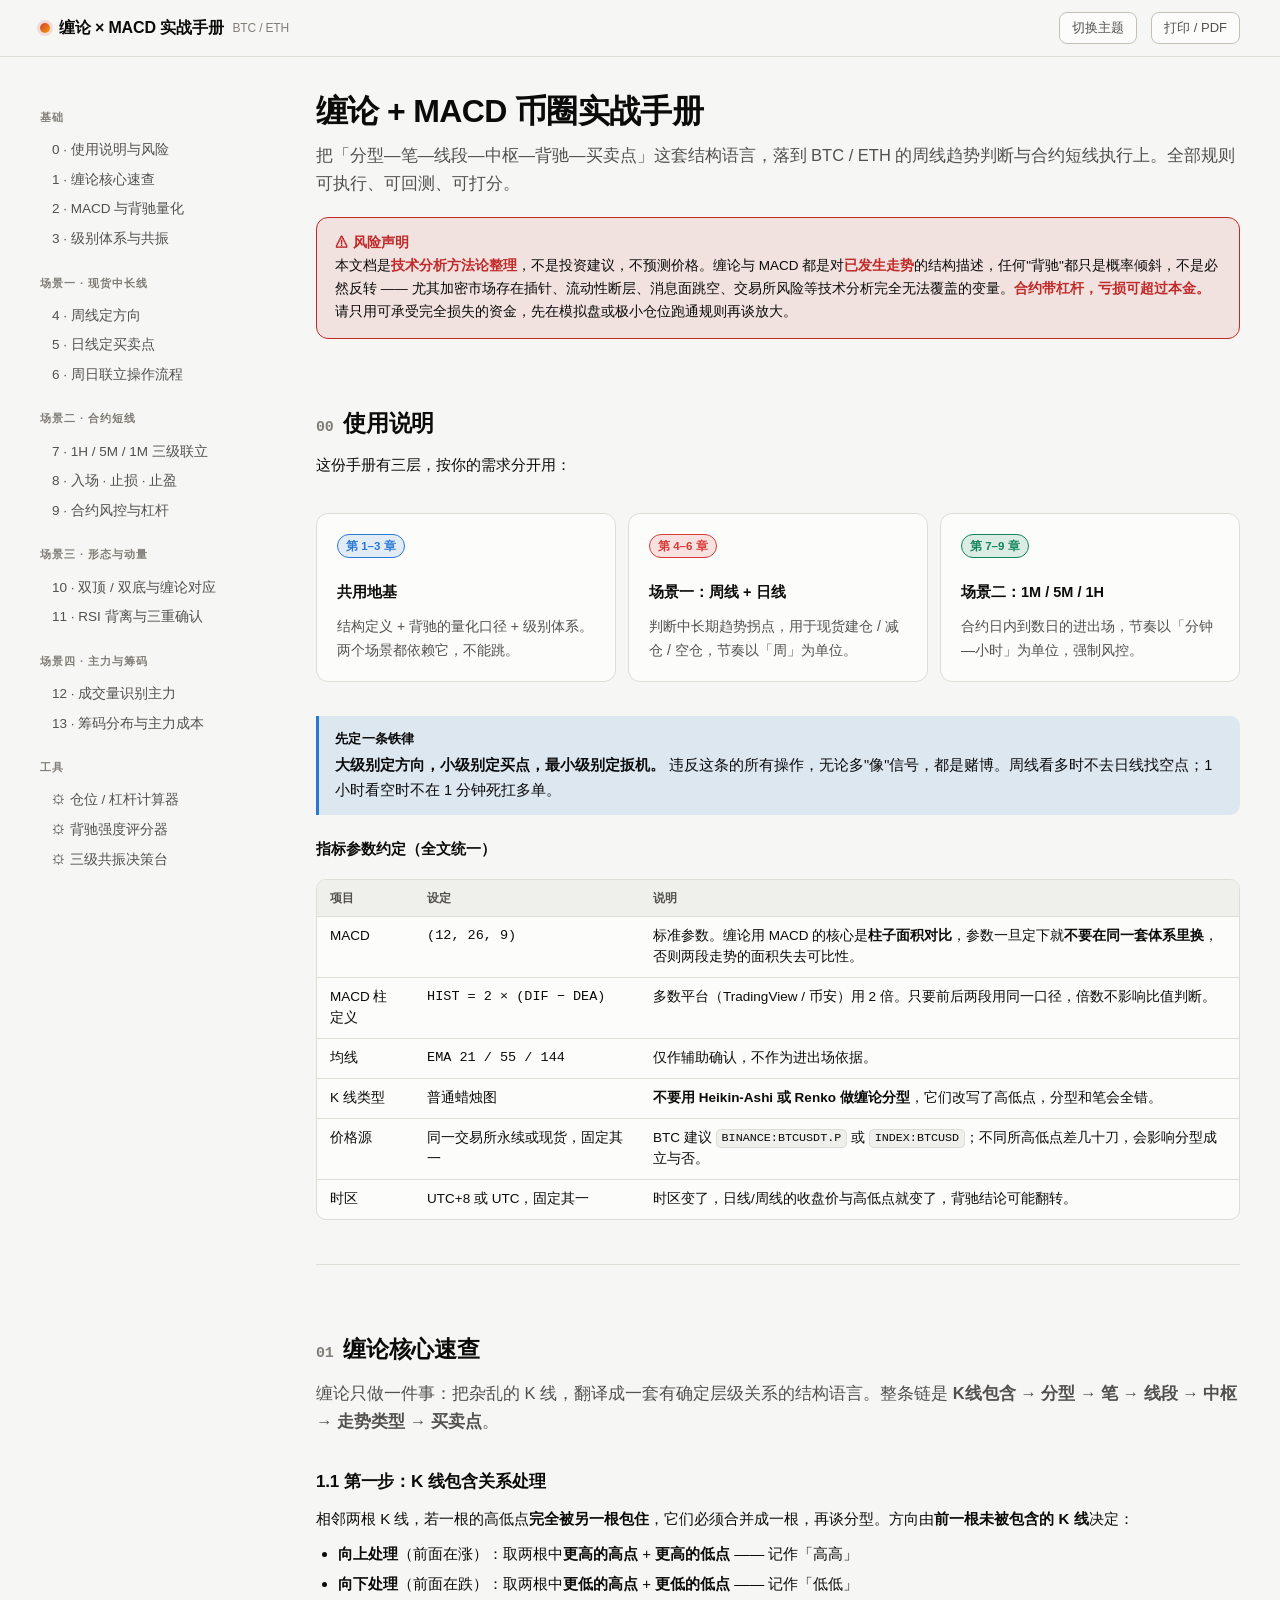
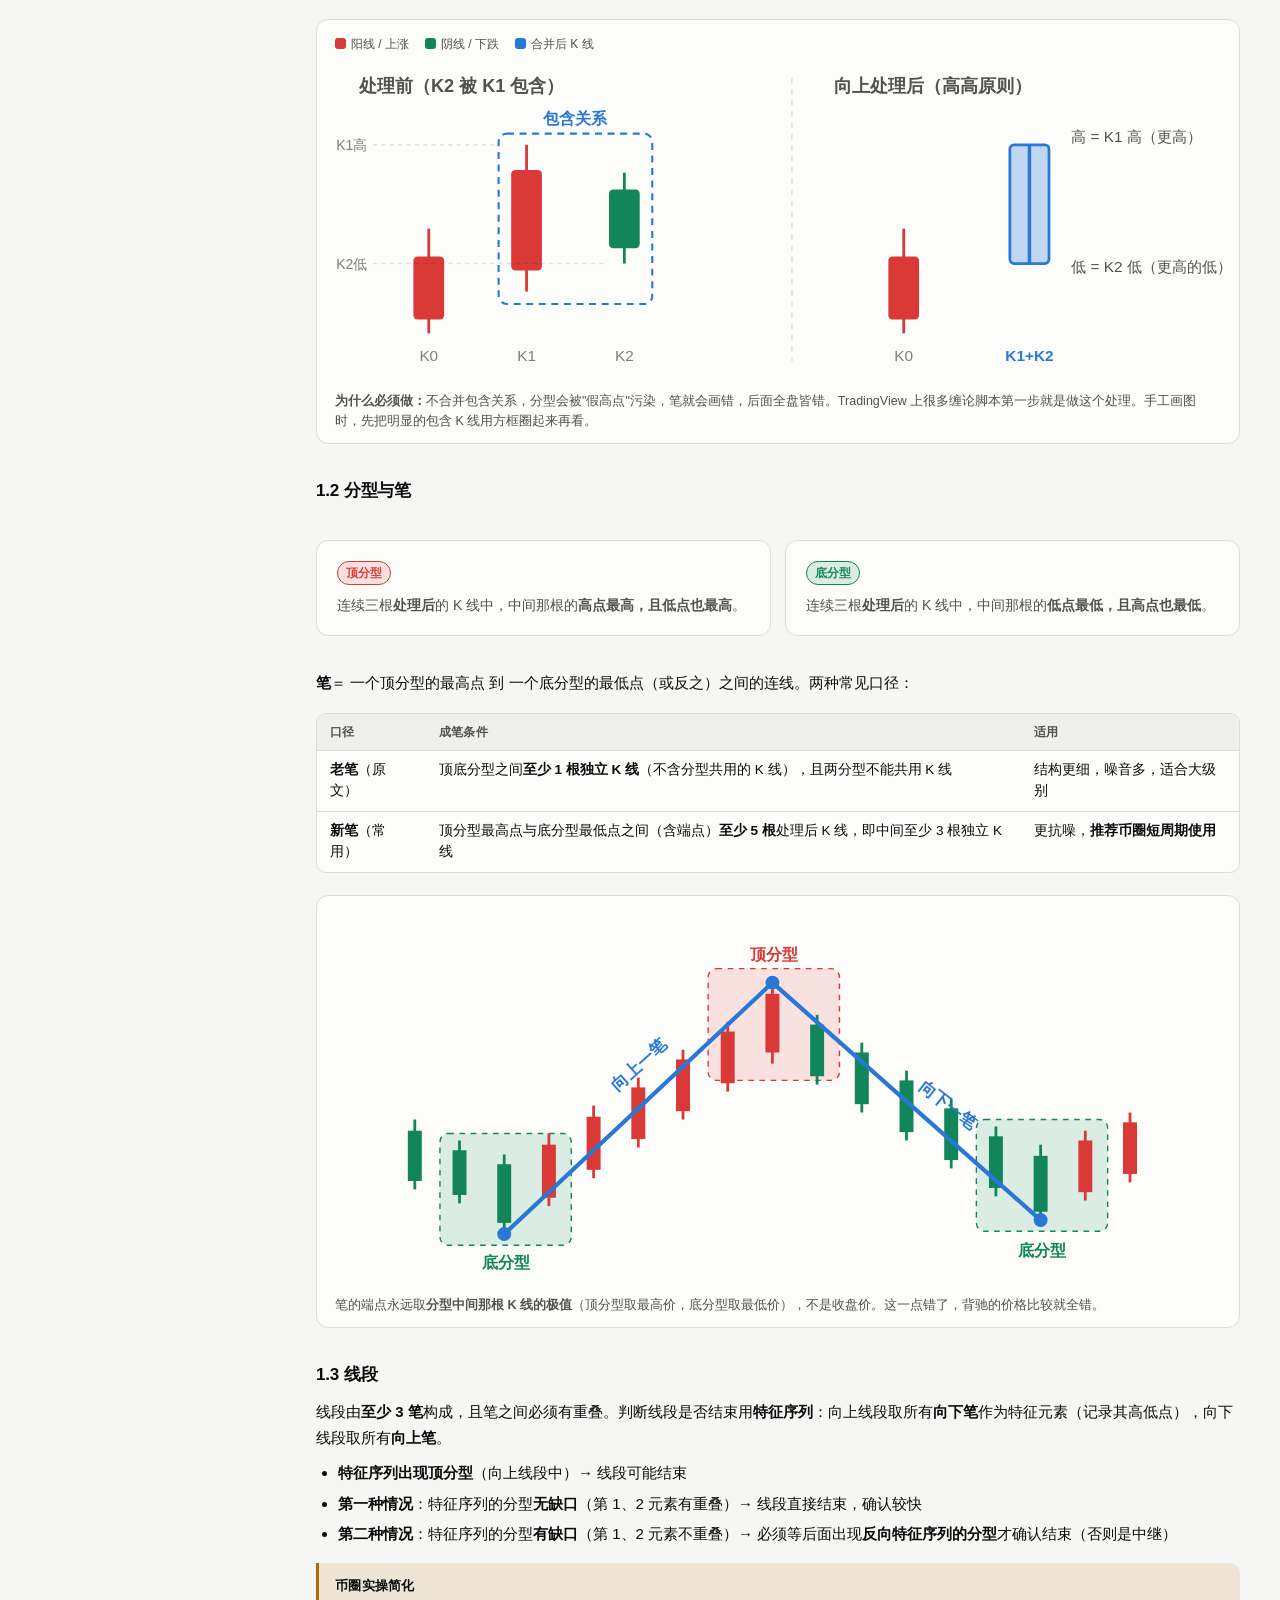
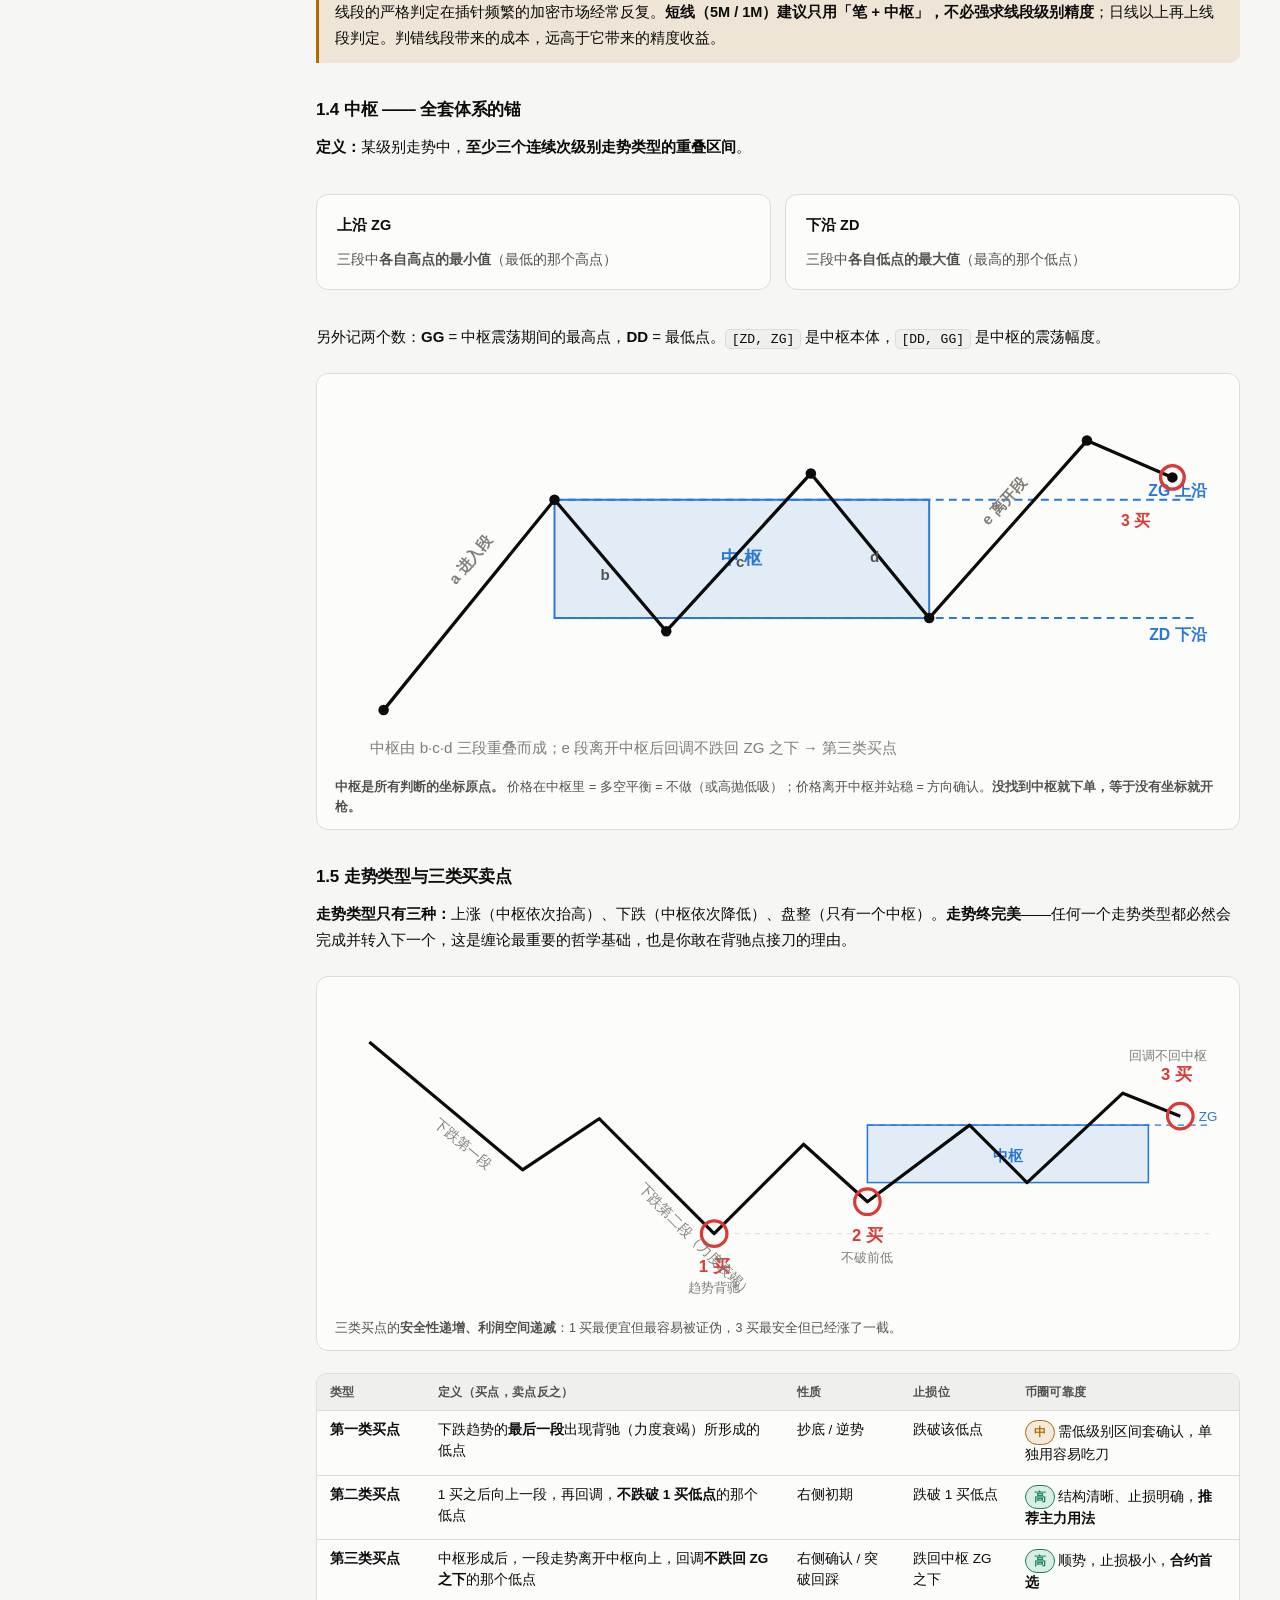
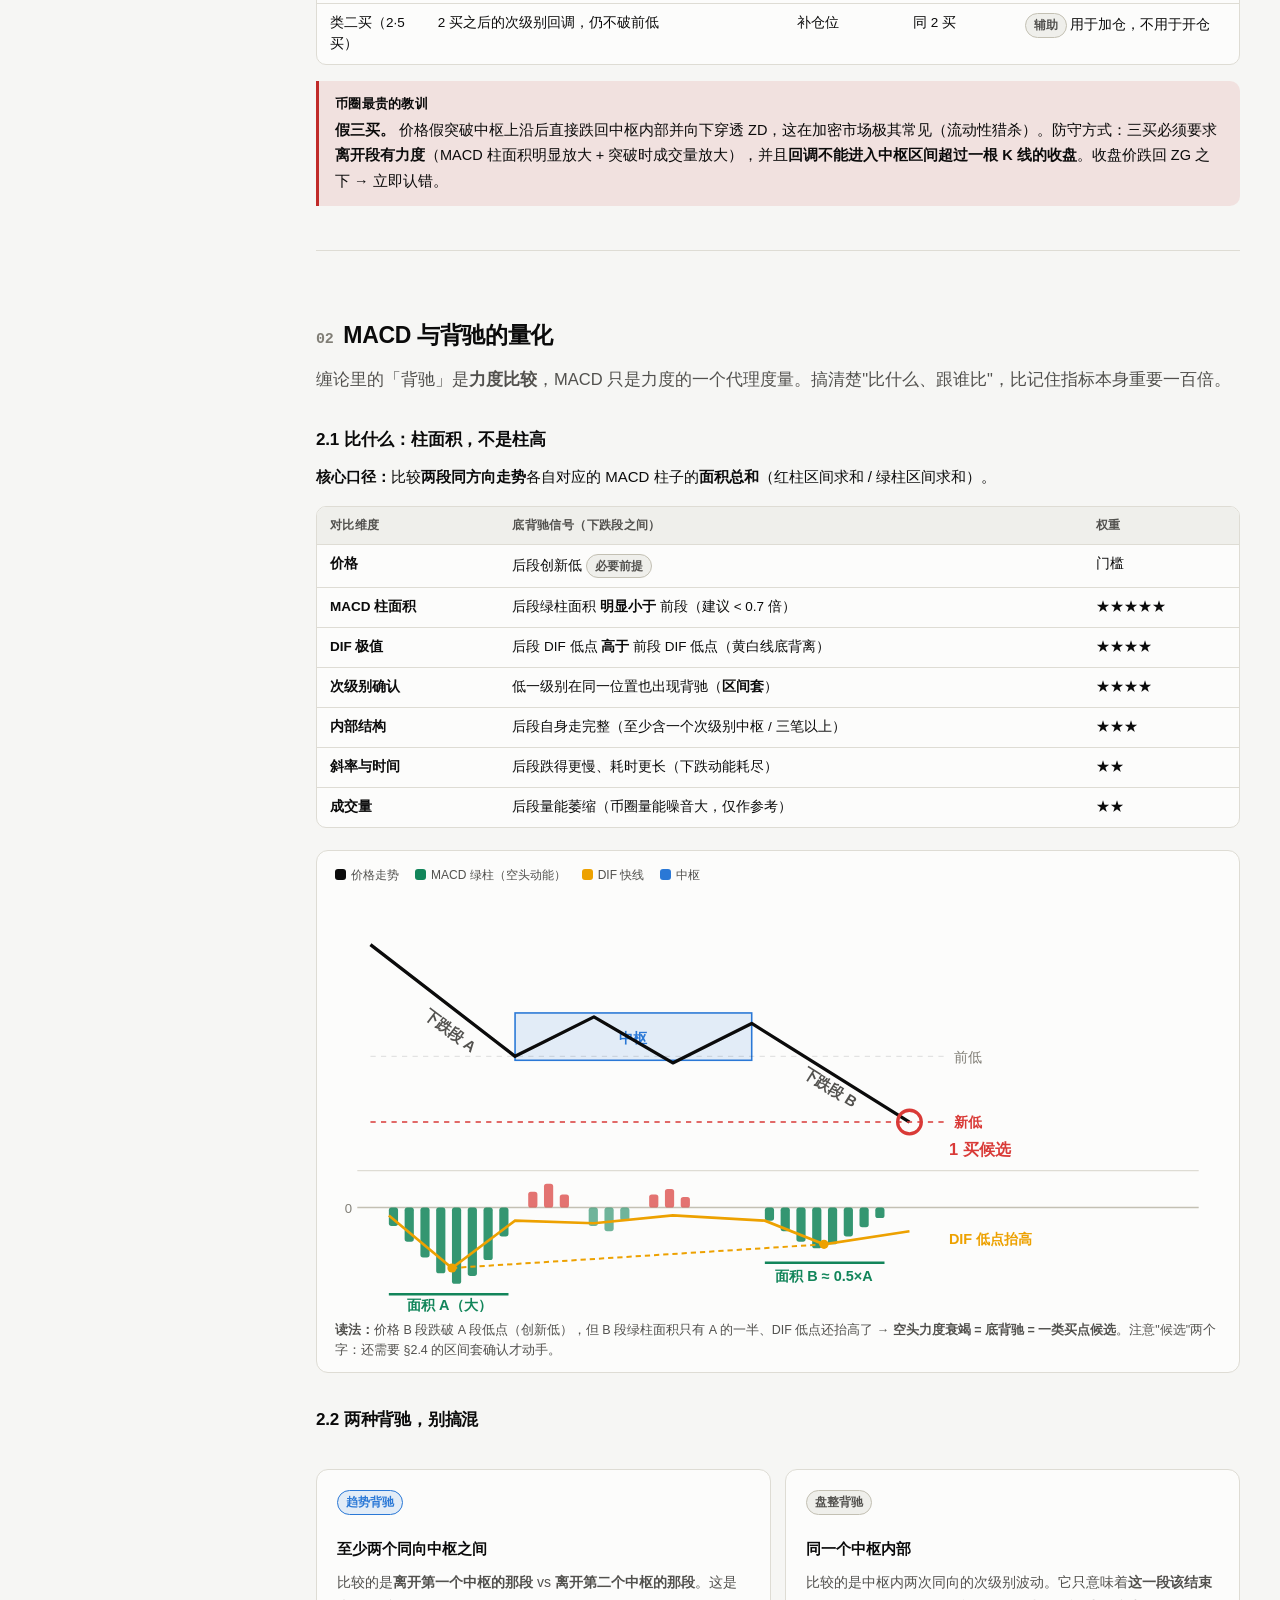
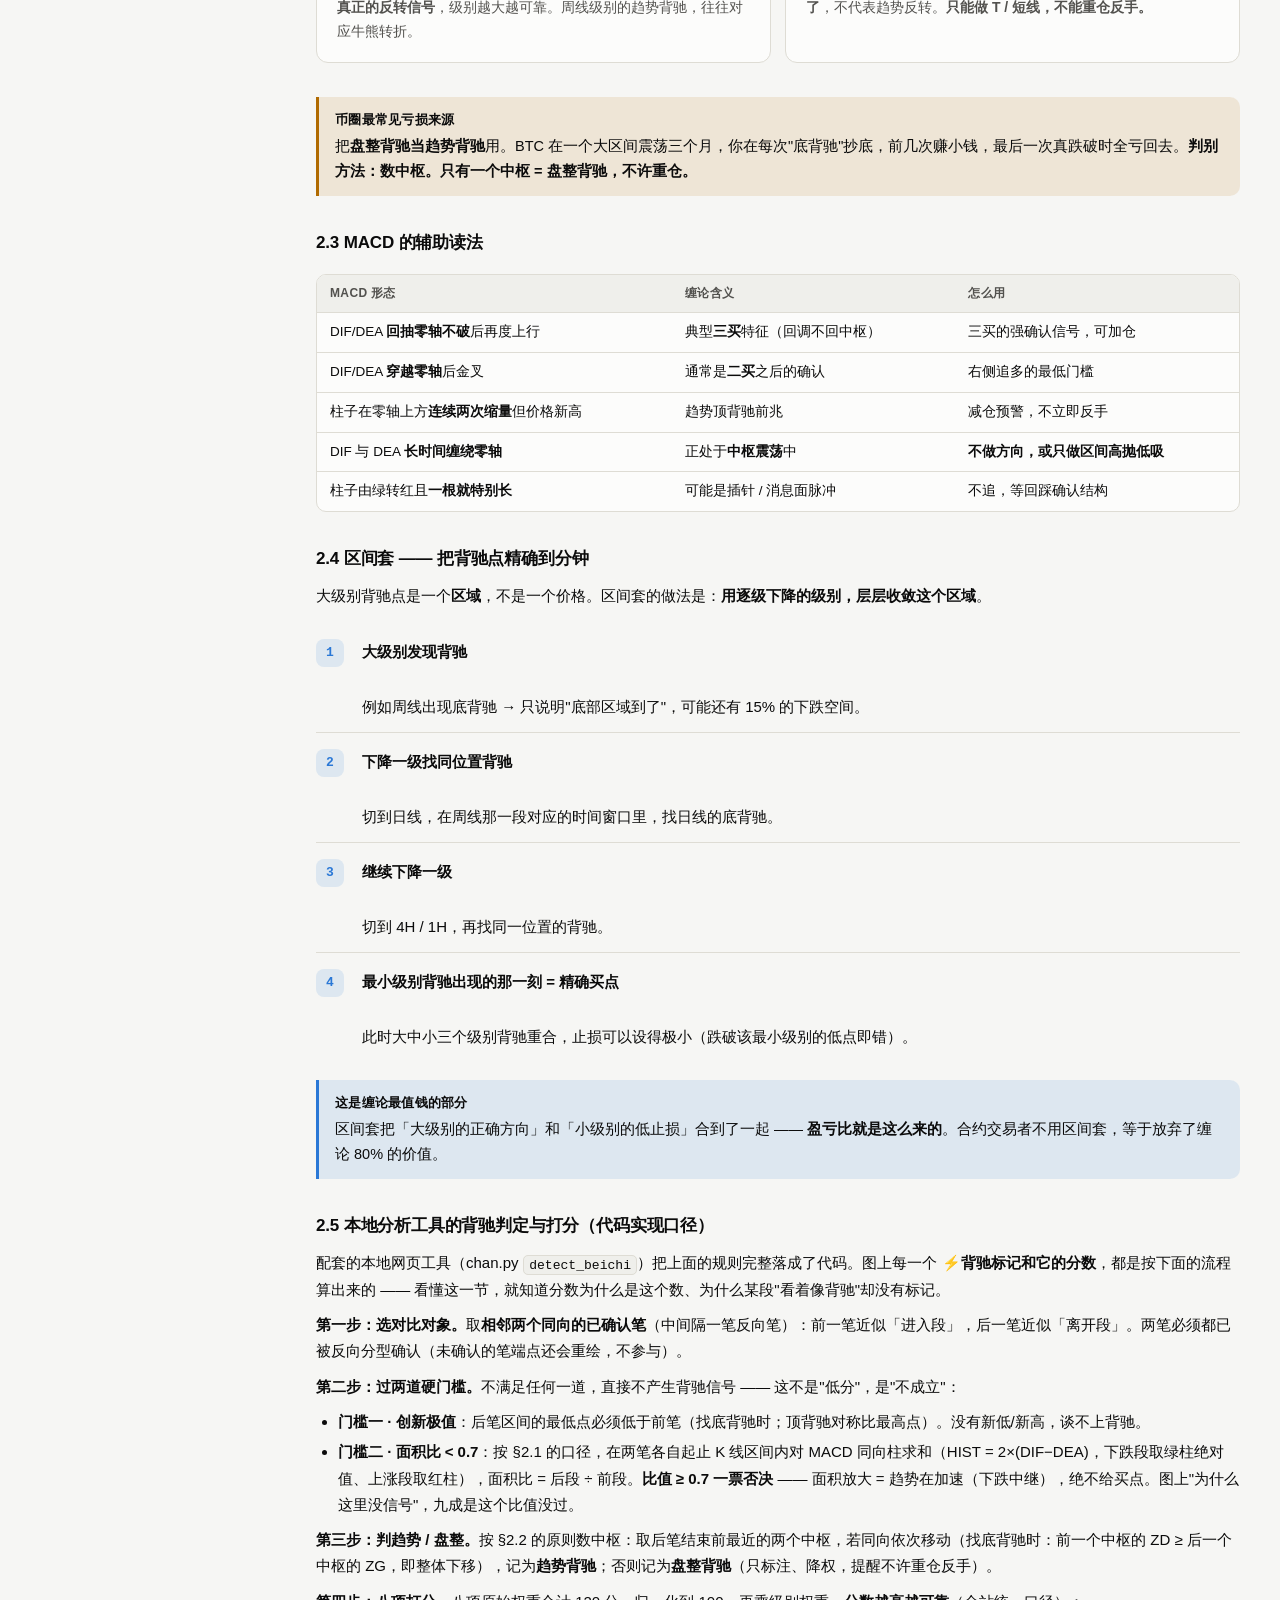
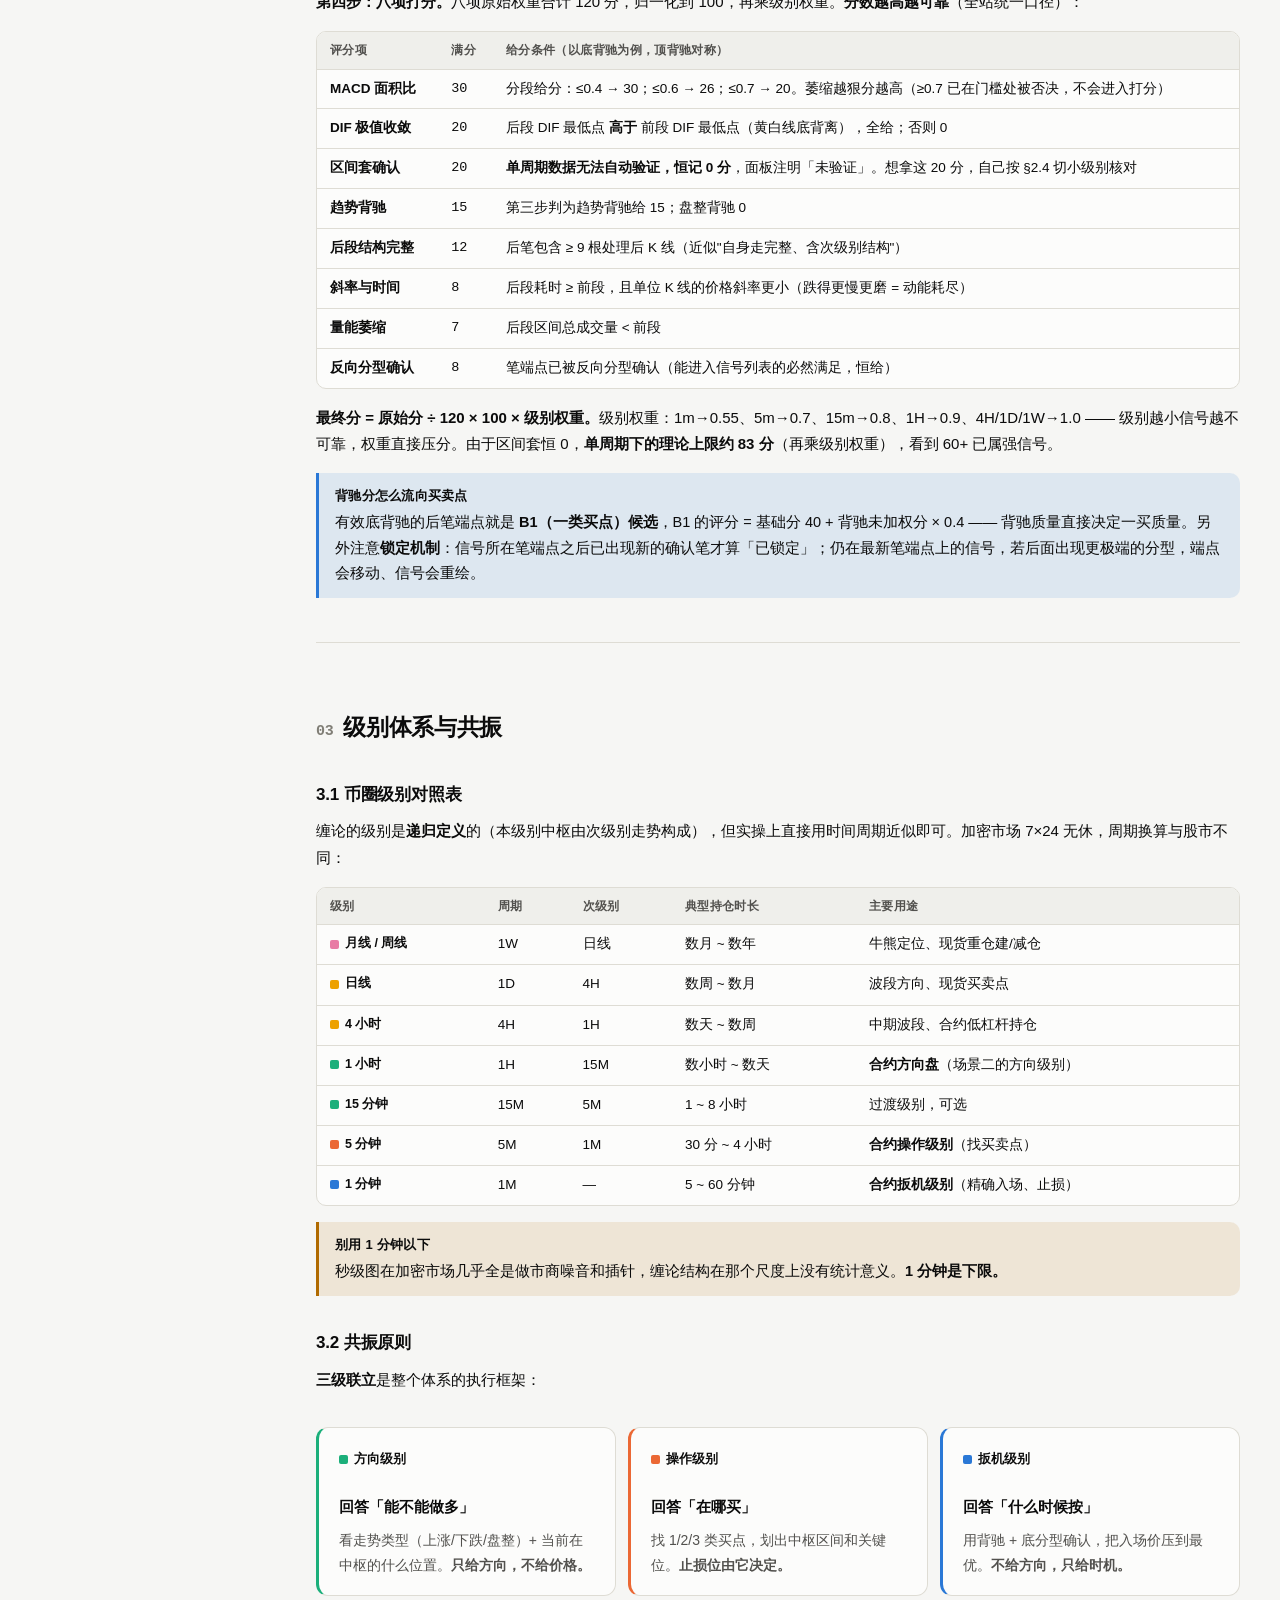
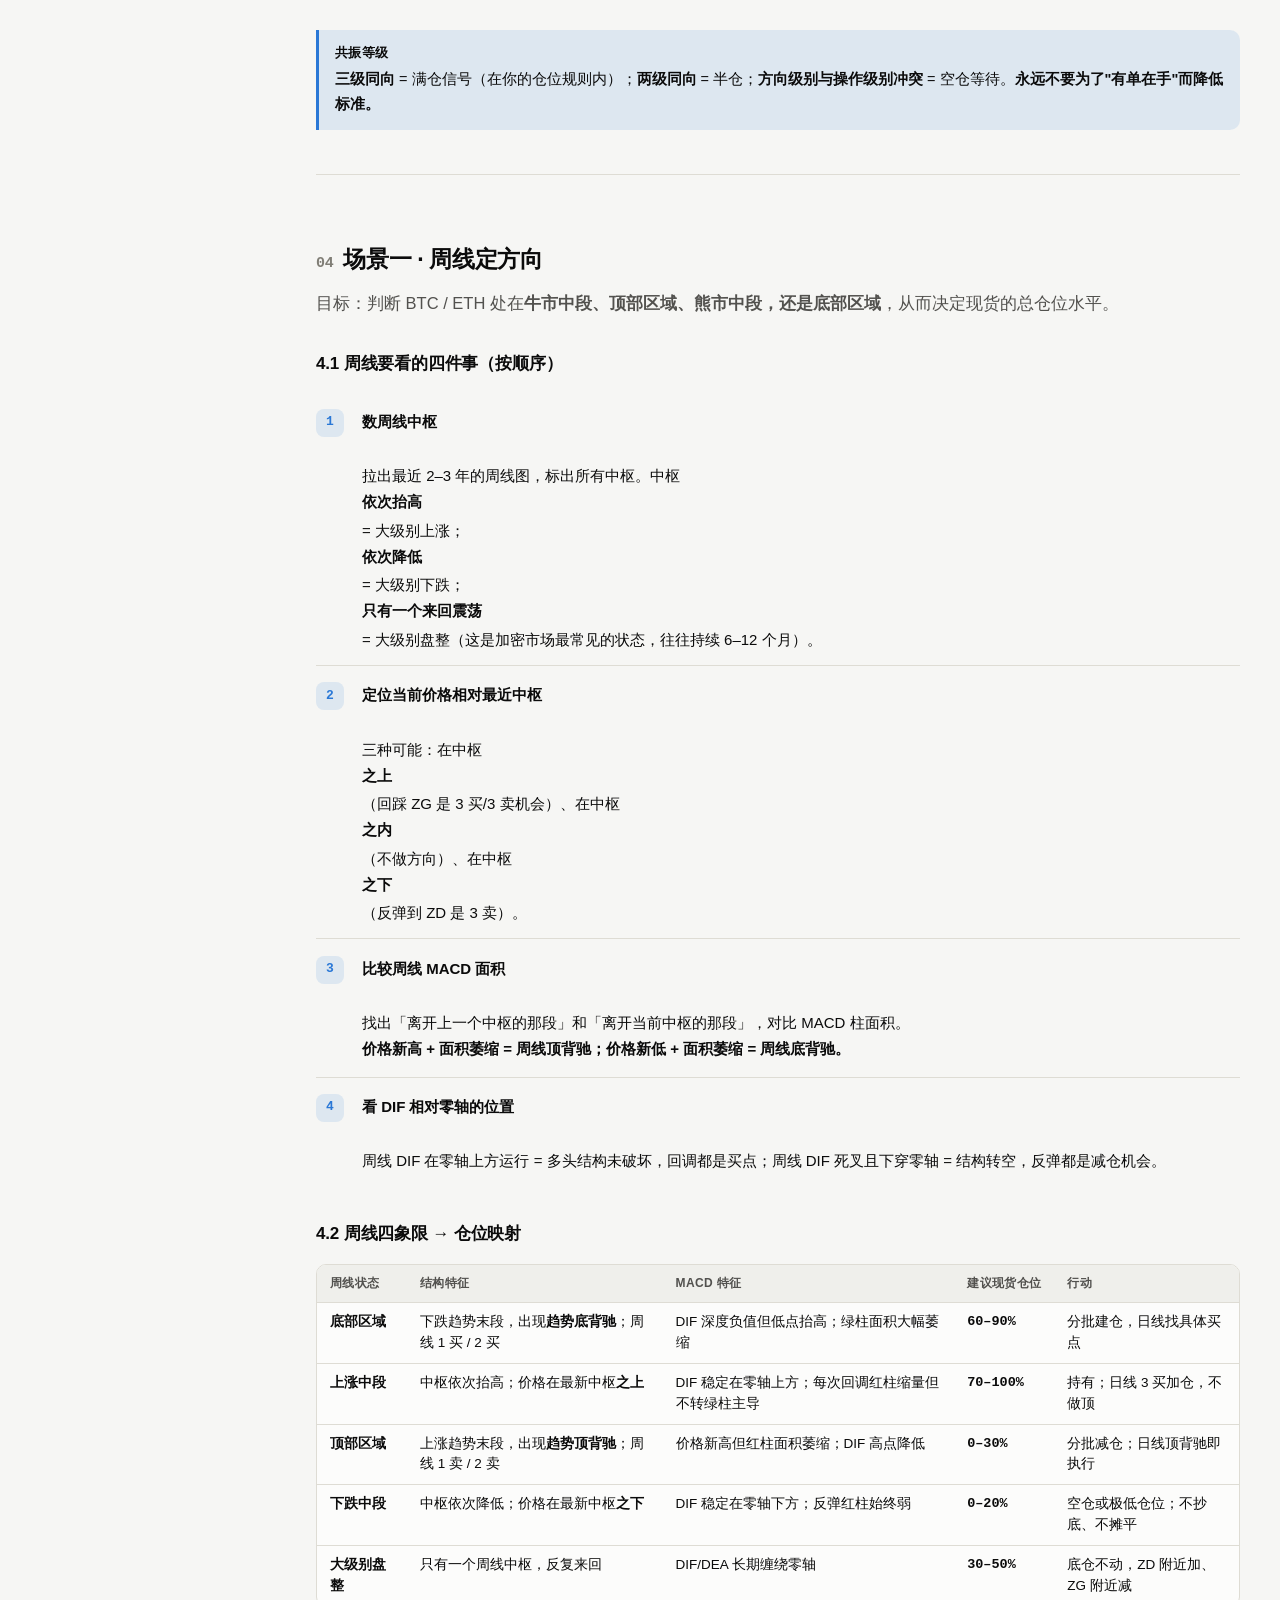
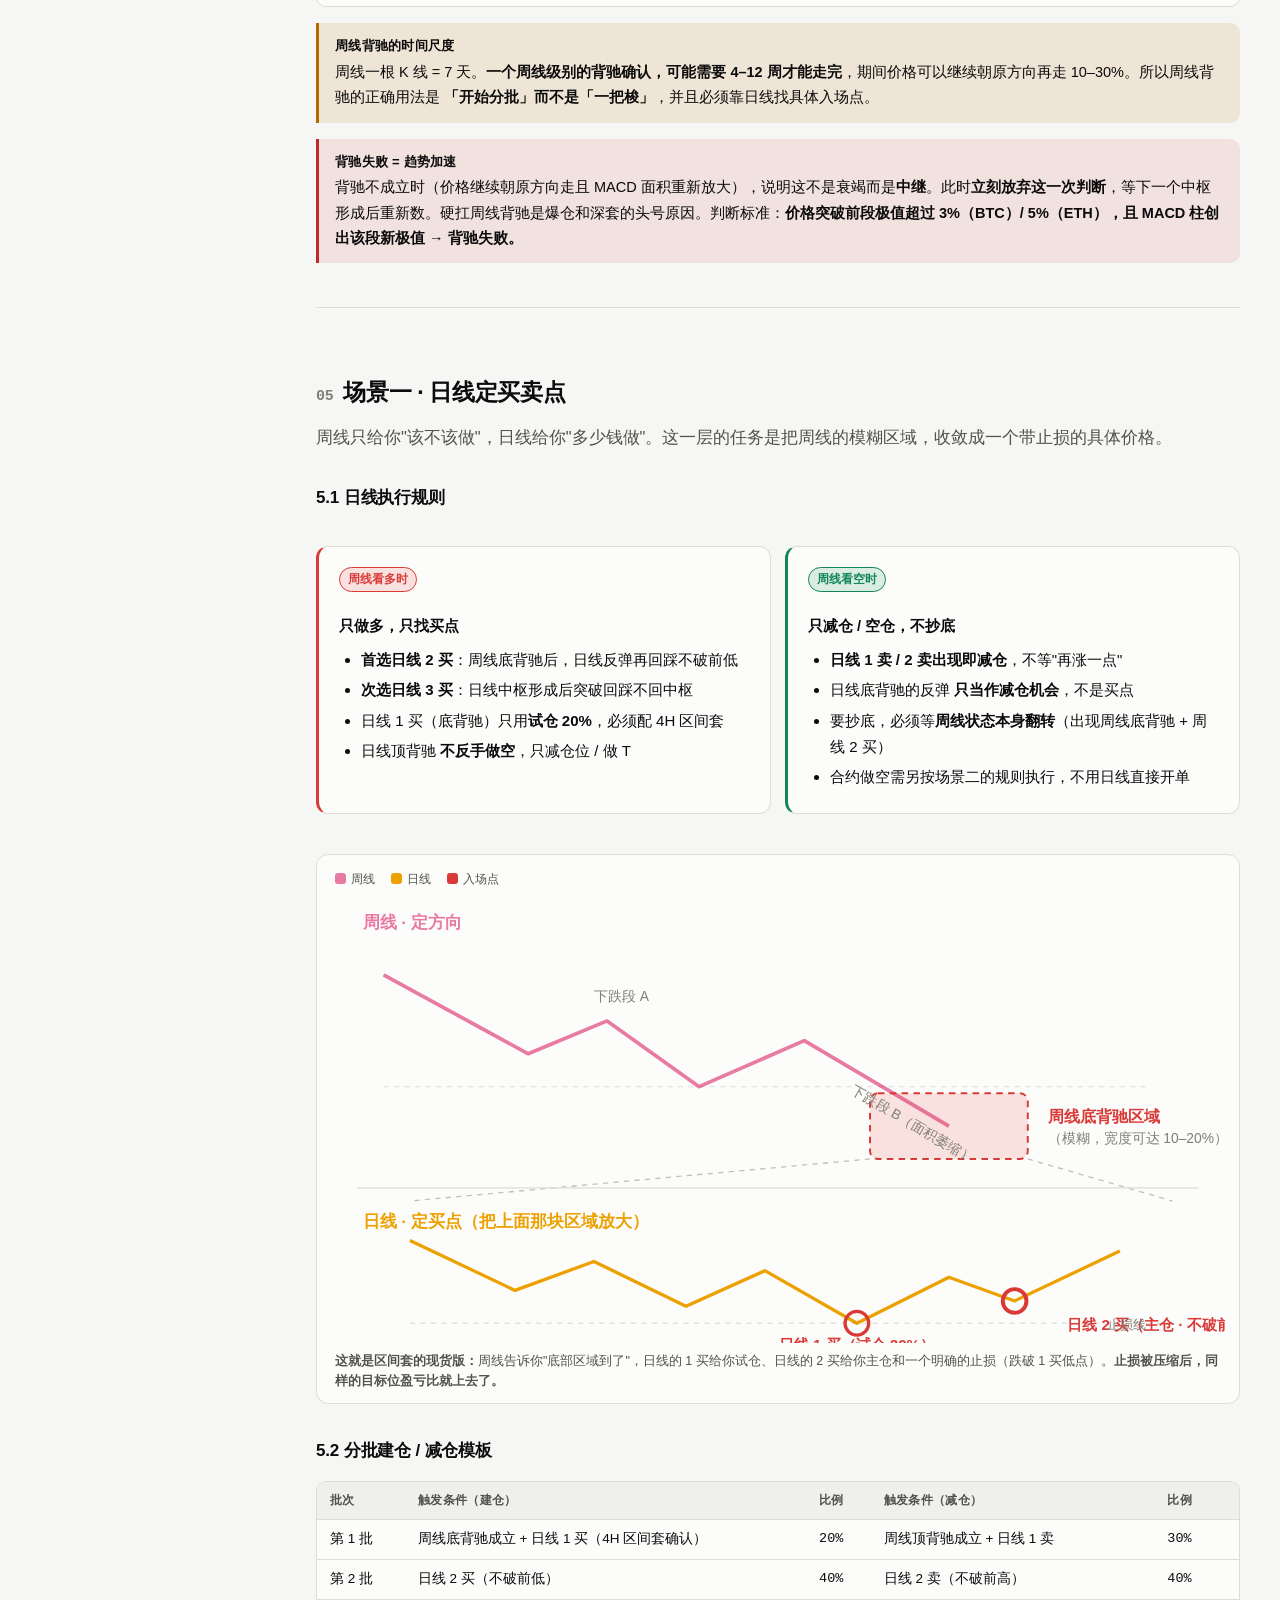
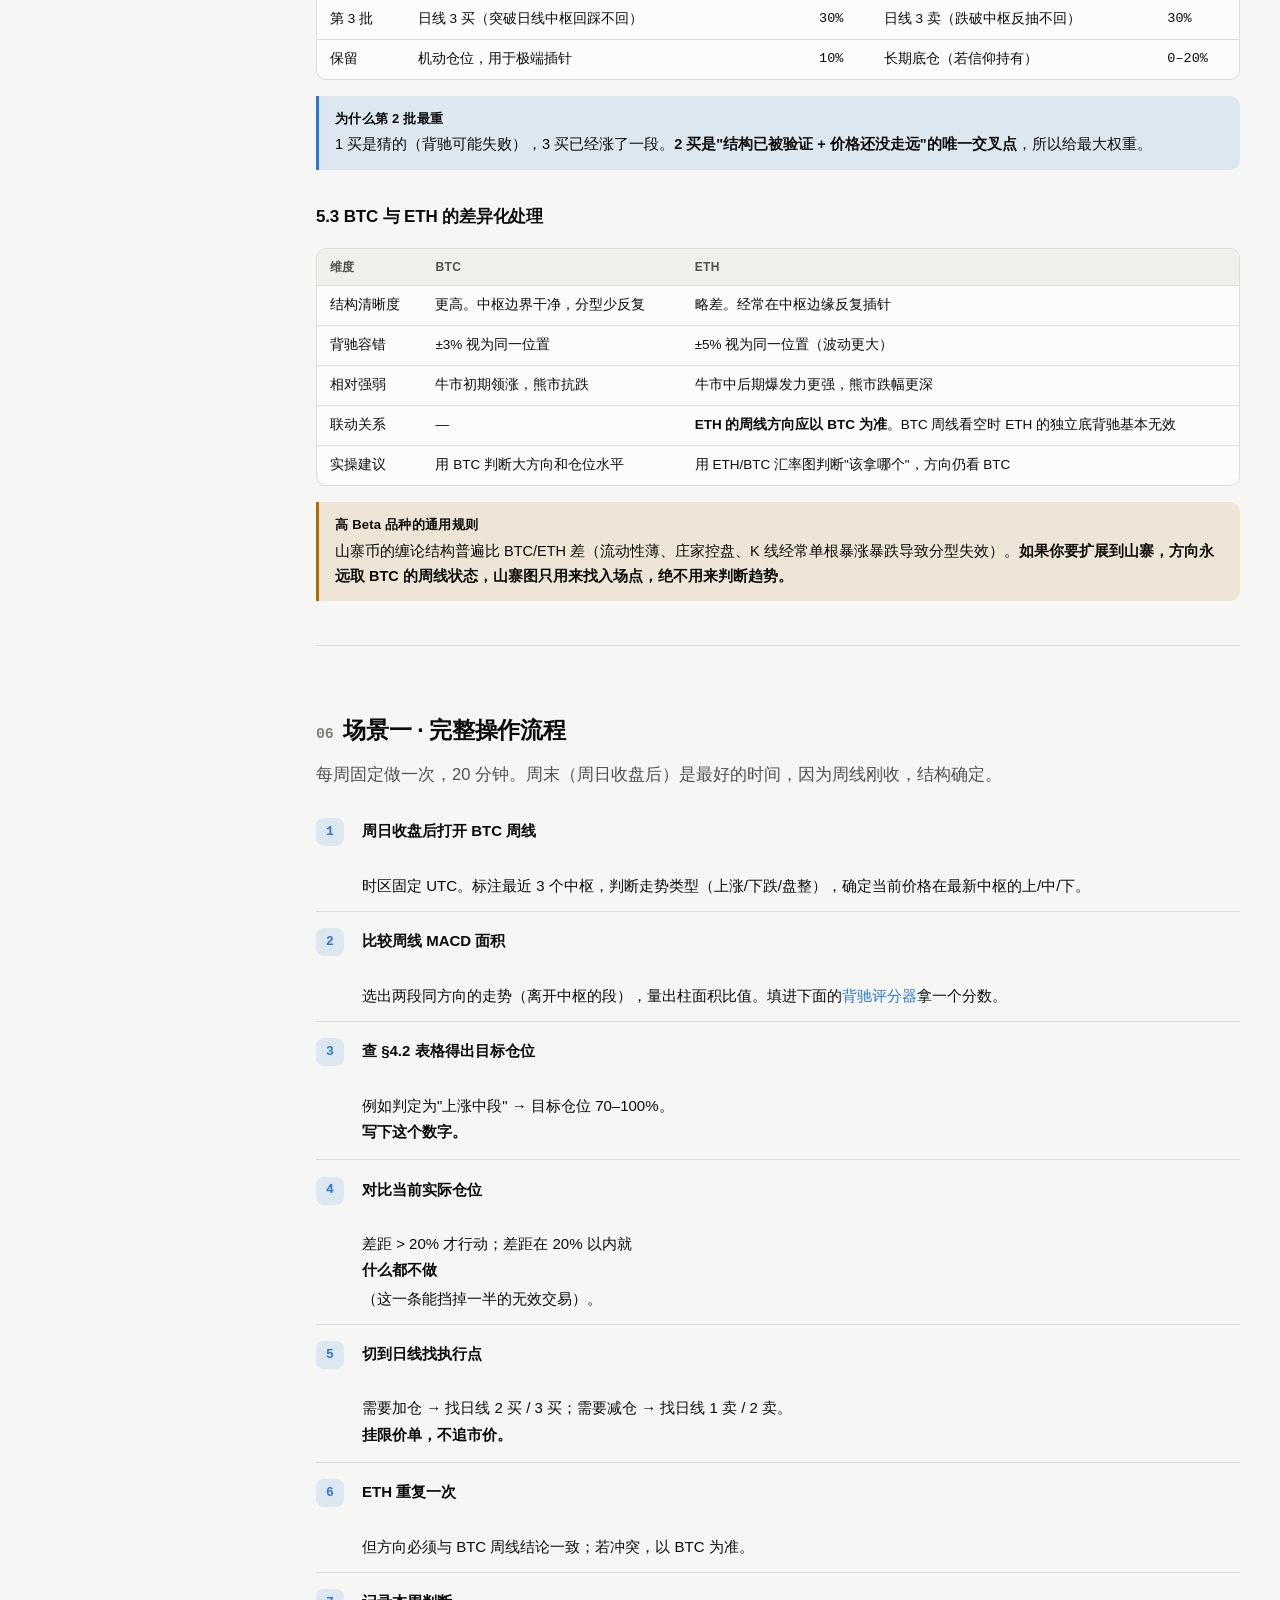
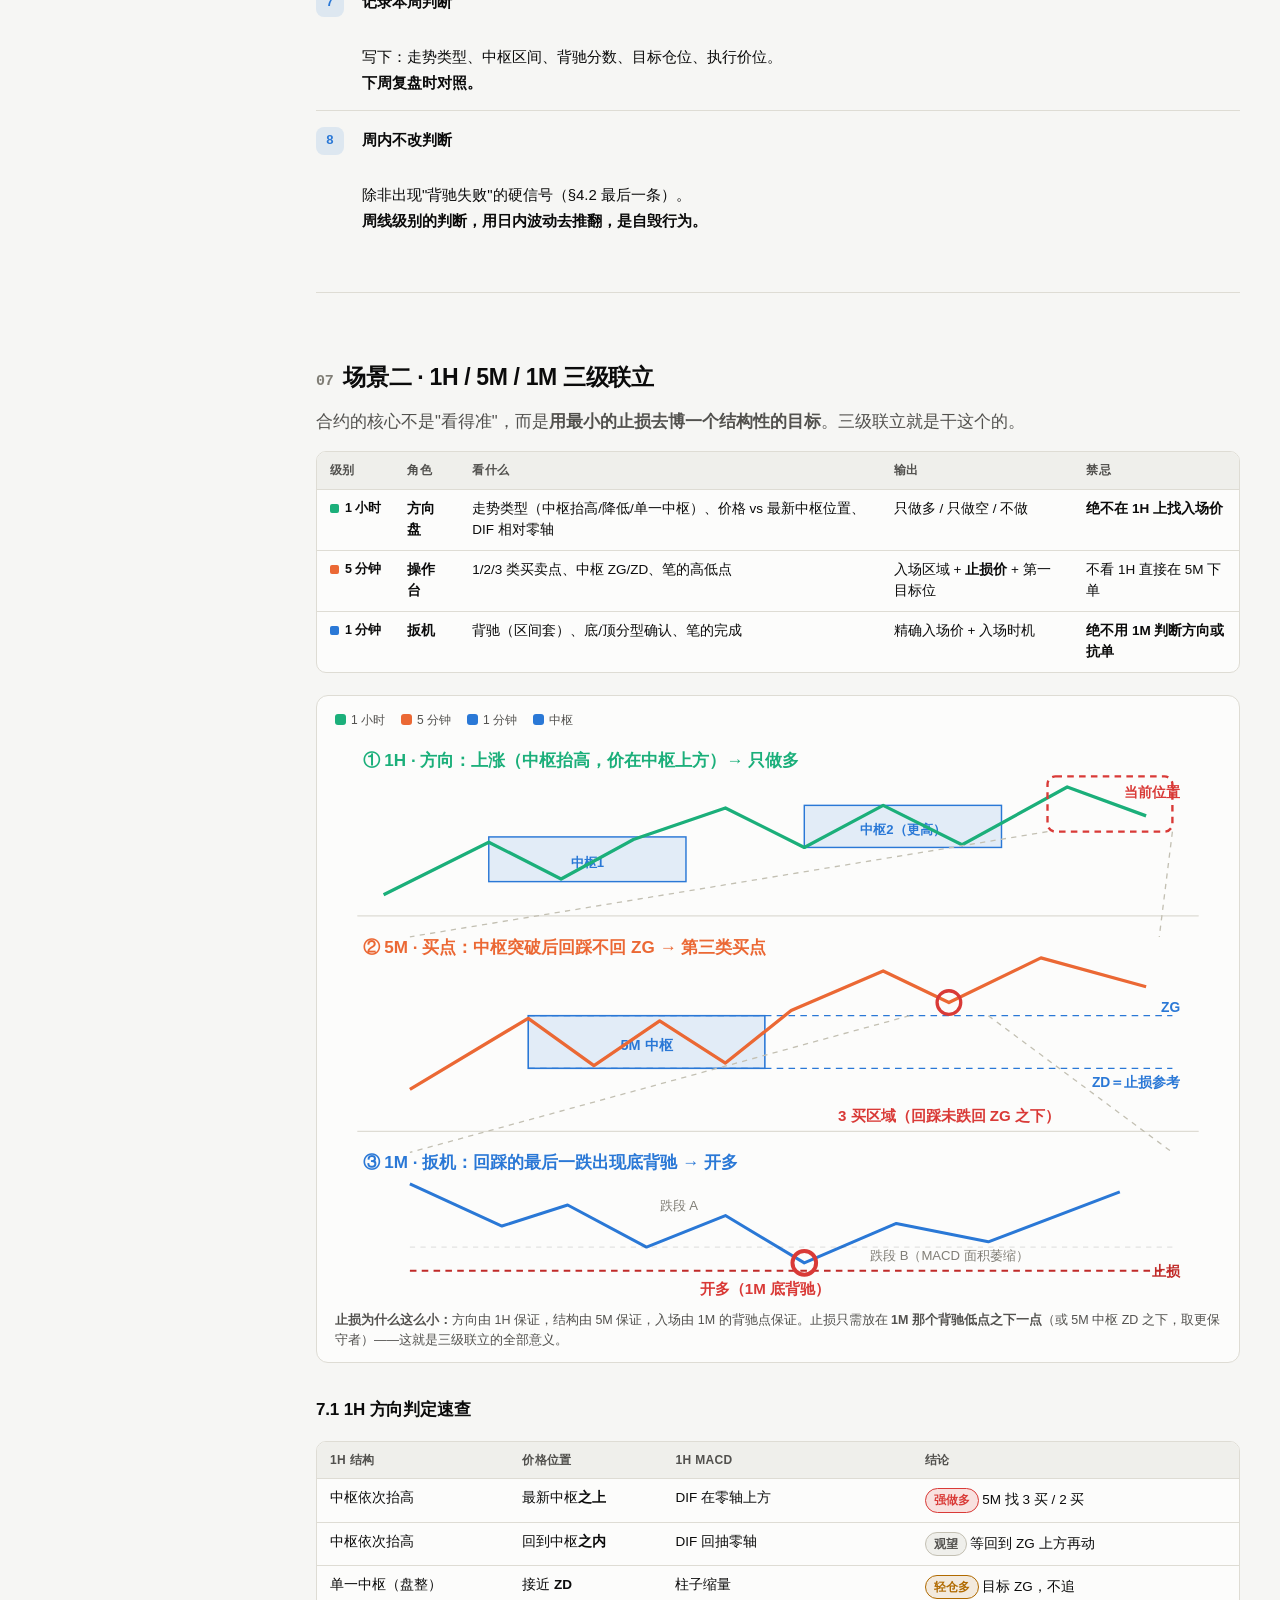
==== commit c872dfdb: "缠论背驰更新" ====
--- a/缠论MACD币圈实战手册.html
+++ b/缠论MACD币圈实战手册.html
@@ -686,6 +686,43 @@
   区间套把「大级别的正确方向」和「小级别的低止损」合到了一起 —— <b>盈亏比就是这么来的</b>。合约交易者不用区间套，等于放弃了缠论 80% 的价值。
 </div>
 
+<h3 id="s2-5">2.5 本地分析工具的背驰判定与打分（代码实现口径）</h3>
+<p>配套的本地网页工具（chan.py <code>detect_beichi</code>）把上面的规则完整落成了代码。图上每一个 <b>⚡背驰标记和它的分数</b>，都是按下面的流程算出来的 —— 看懂这一节，就知道分数为什么是这个数、为什么某段"看着像背驰"却没有标记。</p>
+
+<p><b>第一步：选对比对象。</b>取<b>相邻两个同向的已确认笔</b>（中间隔一笔反向笔）：前一笔近似「进入段」，后一笔近似「离开段」。两笔必须都已被反向分型确认（未确认的笔端点还会重绘，不参与）。</p>
+
+<p><b>第二步：过两道硬门槛。</b>不满足任何一道，直接不产生背驰信号 —— 这不是"低分"，是"不成立"：</p>
+<ul>
+  <li><b>门槛一 · 创新极值</b>：后笔区间的最低点必须低于前笔（找底背驰时；顶背驰对称比最高点）。没有新低/新高，谈不上背驰。</li>
+  <li><b>门槛二 · 面积比 &lt; 0.7</b>：按 §2.1 的口径，在两笔各自起止 K 线区间内对 MACD 同向柱求和（HIST = 2×(DIF−DEA)，下跌段取绿柱绝对值、上涨段取红柱），面积比 = 后段 ÷ 前段。<b>比值 ≥ 0.7 一票否决</b> —— 面积放大 = 趋势在加速（下跌中继），绝不给买点。图上"为什么这里没信号"，九成是这个比值没过。</li>
+</ul>
+
+<p><b>第三步：判趋势 / 盘整。</b>按 §2.2 的原则数中枢：取后笔结束前最近的两个中枢，若同向依次移动（找底背驰时：前一个中枢的 ZD ≥ 后一个中枢的 ZG，即整体下移），记为<b>趋势背驰</b>；否则记为<b>盘整背驰</b>（只标注、降权，提醒不许重仓反手）。</p>
+
+<p><b>第四步：八项打分。</b>八项原始权重合计 120 分，归一化到 100，再乘级别权重。<b>分数越高越可靠</b>（全站统一口径）：</p>
+<div class="tablewrap">
+<table>
+<thead><tr><th>评分项</th><th>满分</th><th>给分条件（以底背驰为例，顶背驰对称）</th></tr></thead>
+<tbody>
+<tr><td><b>MACD 面积比</b></td><td class="num">30</td><td>分段给分：≤0.4 → 30；≤0.6 → 26；≤0.7 → 20。萎缩越狠分越高（≥0.7 已在门槛处被否决，不会进入打分）</td></tr>
+<tr><td><b>DIF 极值收敛</b></td><td class="num">20</td><td>后段 DIF 最低点 <b>高于</b> 前段 DIF 最低点（黄白线底背离），全给；否则 0</td></tr>
+<tr><td><b>区间套确认</b></td><td class="num">20</td><td><b>单周期数据无法自动验证，恒记 0 分</b>，面板注明「未验证」。想拿这 20 分，自己按 §2.4 切小级别核对</td></tr>
+<tr><td><b>趋势背驰</b></td><td class="num">15</td><td>第三步判为趋势背驰给 15；盘整背驰 0</td></tr>
+<tr><td><b>后段结构完整</b></td><td class="num">12</td><td>后笔包含 ≥ 9 根处理后 K 线（近似"自身走完整、含次级别结构"）</td></tr>
+<tr><td><b>斜率与时间</b></td><td class="num">8</td><td>后段耗时 ≥ 前段，且单位 K 线的价格斜率更小（跌得更慢更磨 = 动能耗尽）</td></tr>
+<tr><td><b>量能萎缩</b></td><td class="num">7</td><td>后段区间总成交量 &lt; 前段</td></tr>
+<tr><td><b>反向分型确认</b></td><td class="num">8</td><td>笔端点已被反向分型确认（能进入信号列表的必然满足，恒给）</td></tr>
+</tbody>
+</table>
+</div>
+
+<p><b>最终分 = 原始分 ÷ 120 × 100 × 级别权重。</b>级别权重：1m→0.55、5m→0.7、15m→0.8、1H→0.9、4H/1D/1W→1.0 —— 级别越小信号越不可靠，权重直接压分。由于区间套恒 0，<b>单周期下的理论上限约 83 分</b>（再乘级别权重），看到 60+ 已属强信号。</p>
+
+<div class="callout">
+  <span class="t">背驰分怎么流向买卖点</span>
+  有效底背驰的后笔端点就是 <b>B1（一类买点）候选</b>，B1 的评分 = 基础分 40 + 背驰未加权分 × 0.4 —— 背驰质量直接决定一买质量。另外注意<b>锁定机制</b>：信号所在笔端点之后已出现新的确认笔才算「已锁定」；仍在最新笔端点上的信号，若后面出现更极端的分型，端点会移动、信号会重绘。
+</div>
+
 <hr>
 
 <h2 id="s3"><span class="num">03</span>级别体系与共振</h2>
@@ -1333,6 +1370,51 @@
 <div class="callout">
   <span class="t">优先级顺序</span>
   <b>结构 &gt; MACD &gt; RSI &gt; 形态。</b> 结构（中枢与买卖点）决定<b>做不做、止损在哪</b>；MACD 决定<b>力度够不够</b>；RSI 和形态只是加分项。<b>永远不要因为一个漂亮的 RSI 背离，去做一个没有结构支撑的单子。</b>
+</div>
+
+<h3 id="s11-4">11.4 本地分析工具的指标背离判定与打分（五票制，代码实现口径）</h3>
+<p>缠论背驰门槛很严（面积比 &lt; 0.7 一刀切），信号少而精。本地工具（chan.py <code>detect_beili</code>）在它<b>旁边并行加了一层「指标背离」信号</b>：门槛更宽、数量更多，用多指标投票压噪音。图上青色 DB（买）/ 洋红 DS（卖）标签就是它。<b>手册的缠论口径没有任何改动，这是补充层，不是替代。</b></p>
+
+<p><b>对比对象</b>与背驰相同：相邻两个同向的已确认笔，比较两个<b>笔端点</b>（K 线不足 30 根不分析）。先按端点价格分成两种情况 —— 对应 §11.2 的常规 / 隐藏背离：</p>
+
+<div class="grid2">
+<div class="card" style="border-left:3px solid var(--up)">
+  <span class="tag up">常规背离 · 反转 · ≥2 票成立</span>
+  <h4>价创新极值，指标拒绝跟随</h4>
+  <p class="sub">后笔端点价创新低（新高），而下列指标<b>拒绝创出新极值</b>（反向收敛）。反转信号，对应一类买卖点。与缠论⚡背驰落在同一根 K 的常规背离<b>不再输出</b> —— 那里已有更强的背驰 + B1/S1，避免重复标注。</p>
+</div>
+<div class="card" style="border-left:3px solid var(--down)">
+  <span class="tag down">隐藏背离 · 中继 · ≥3 票成立</span>
+  <h4>价未创新极值，指标却更极端</h4>
+  <p class="sub">回调低点抬高（反弹高点降低），指标却创出<b>更极端</b>的读数 → 动能被回调消化，原方向未走完。中继信号，对应二/三类买卖点，图上加「隐」前缀。<b>门槛提到 3 票防噪音，且必须与大级别方向同向才可用</b>（逆大级别的隐藏背离 = 接飞刀）。</p>
+</div>
+</div>
+
+<p><b>五票制打分。</b>每个指标独立投一票，投票即计分，票越多越可靠。MACD 柱最可靠权重最高，KDJ / 量能只作辅助：</p>
+<div class="tablewrap">
+<table>
+<thead><tr><th>票</th><th>权重</th><th>取值方式</th><th>投票条件（以常规底背离为例，其余方向对称）</th></tr></thead>
+<tbody>
+<tr><td><b>MACD 柱</b></td><td class="num">22</td><td>两笔区间内柱体极值</td><td>后段绿柱极值收敛（没前段深），且前段柱确在零轴下方</td></tr>
+<tr><td><b>DIF</b></td><td class="num">16</td><td>两笔区间内 DIF 极值</td><td>后段 DIF 低点高于前段（黄白线拒绝新低）</td></tr>
+<tr><td><b>RSI(6)</b></td><td class="num">16</td><td>两个端点当根的值</td><td>后端点 RSI 高于前端点（价新低而 RSI 抬高）</td></tr>
+<tr><td><b>KDJ-J</b></td><td class="num">12</td><td>两个端点当根的值</td><td>后端点 J 值高于前端点</td></tr>
+<tr><td><b>缩量</b></td><td class="num">12</td><td>笔内单位 K 平均成交量</td><td>后笔均量小于前笔（笔长不同，用均量而非总量，避免长笔天然量大）</td></tr>
+</tbody>
+</table>
+</div>
+
+<p><b>加分项</b>（在票数权重之和的基础上追加）：</p>
+<ul>
+  <li><b>超卖 / 超买区共振 +10</b>：信号端点 RSI(6) &lt; 30（买）或 &gt; 70（卖）—— 极端区里的背离更有弹性。</li>
+  <li><b>常规背离 +12</b>：创出新极值后被指标集体拒绝，反转意义比隐藏背离明确，固定加分。</li>
+</ul>
+
+<p><b>最终分 = min(100, 票权重之和 + 加分) × 级别权重</b>（权重表同 §2.5），越高越好。分级：<b>≥75 高（绿）/ ≥60 中（蓝）/ ≥45 一般（黄）/ &lt;45 弱（灰）</b>。满票常规背离在超卖区可拿满 100（78 + 10 + 12）。</p>
+
+<div class="callout warn">
+  <span class="t">怎么用这层信号</span>
+  指标背离<b>门槛比缠论背驰宽</b>，定位是"提示注意"而非"直接下单"：常规背离拿去对 §11.3 的三重确认矩阵，隐藏背离只在大级别同向时当回调结束信号用。锁定机制与背驰相同 —— 信号所在笔端点之后没有新确认笔时，端点仍可能移动、信号可能重绘。
 </div>
 
 <hr>
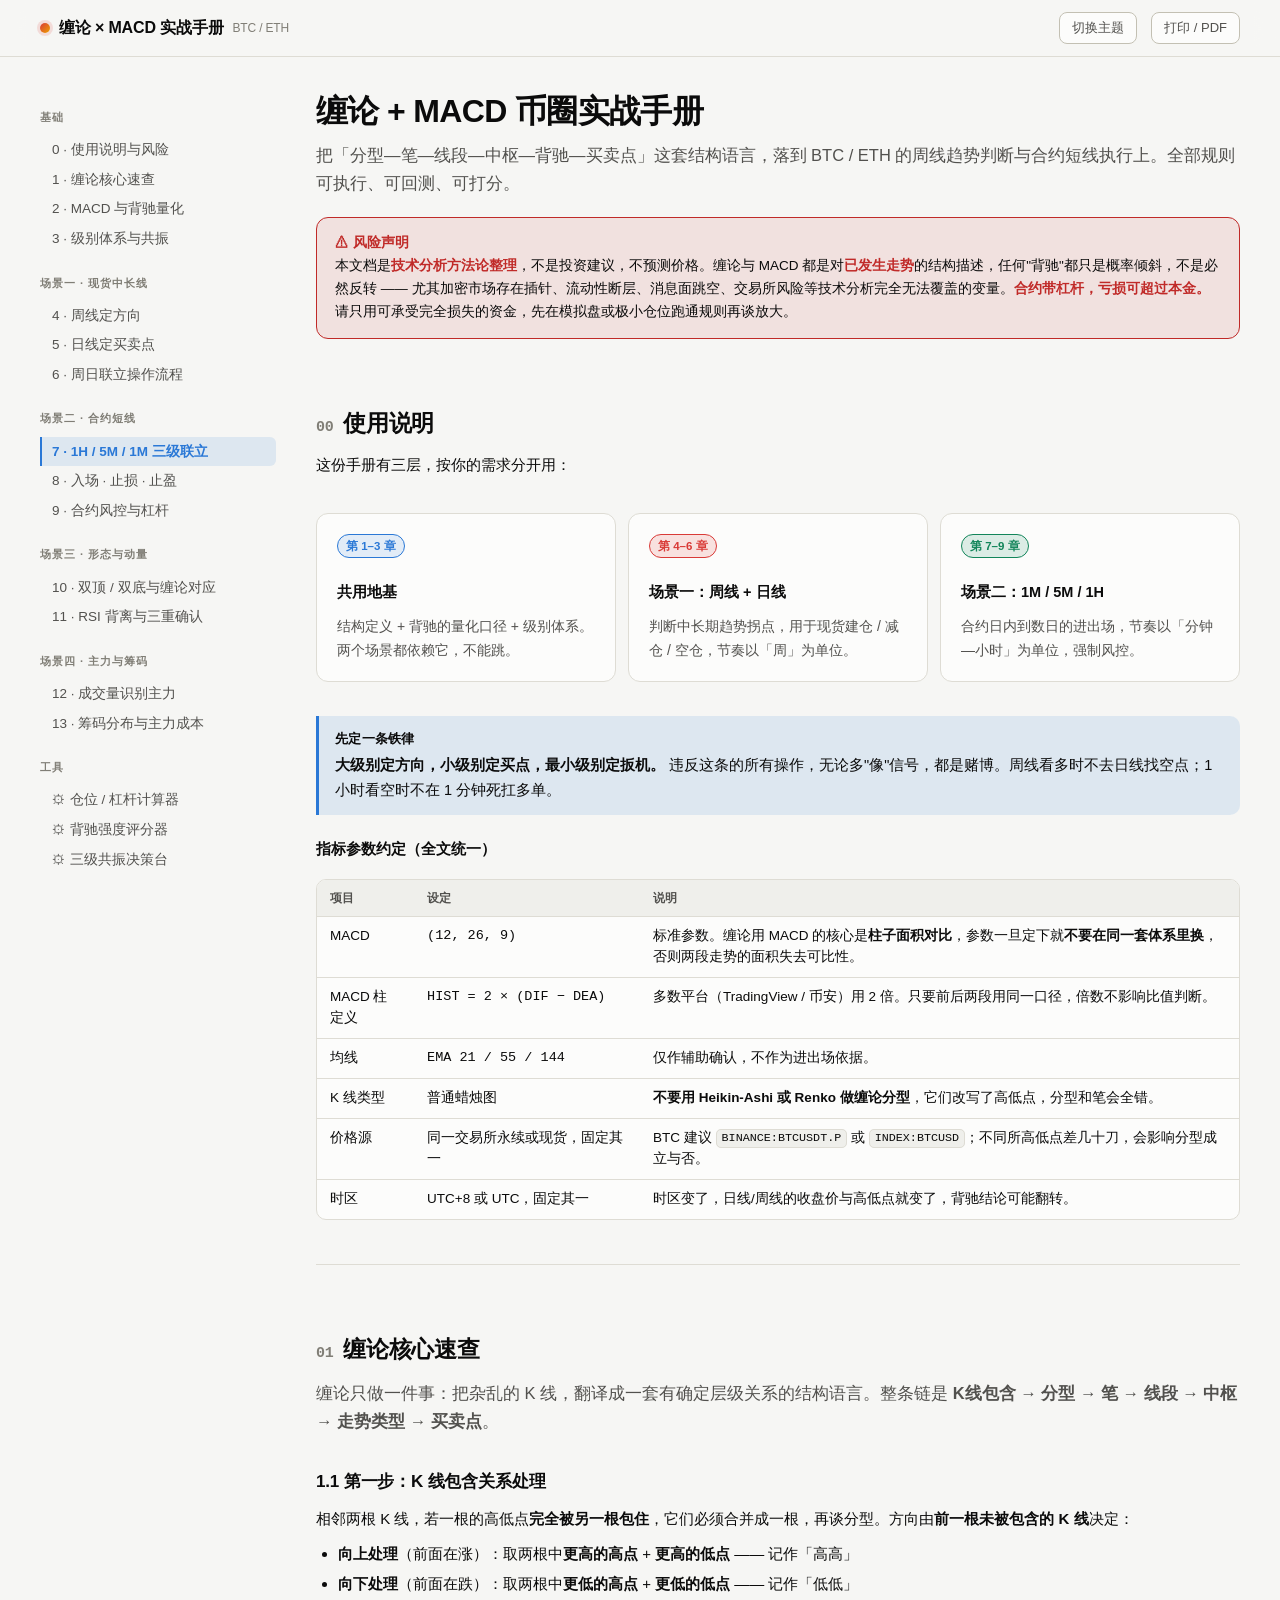
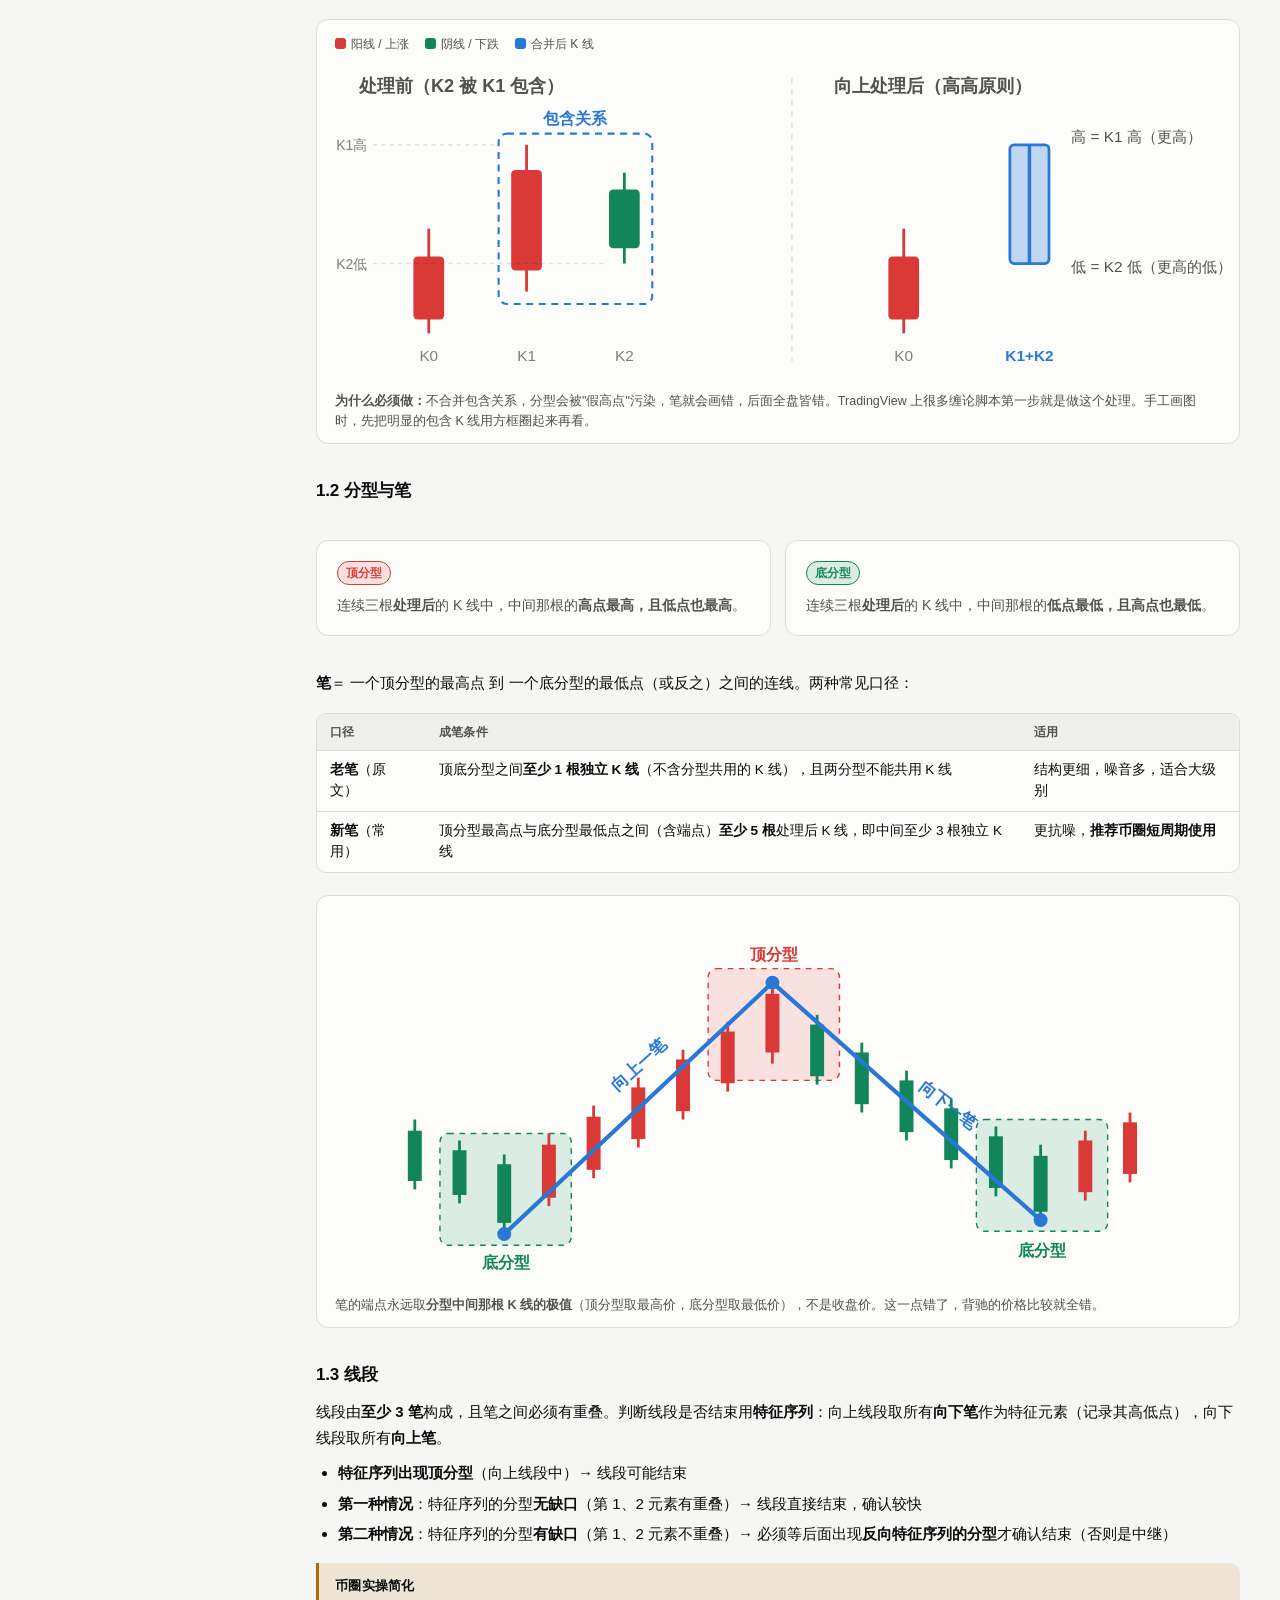
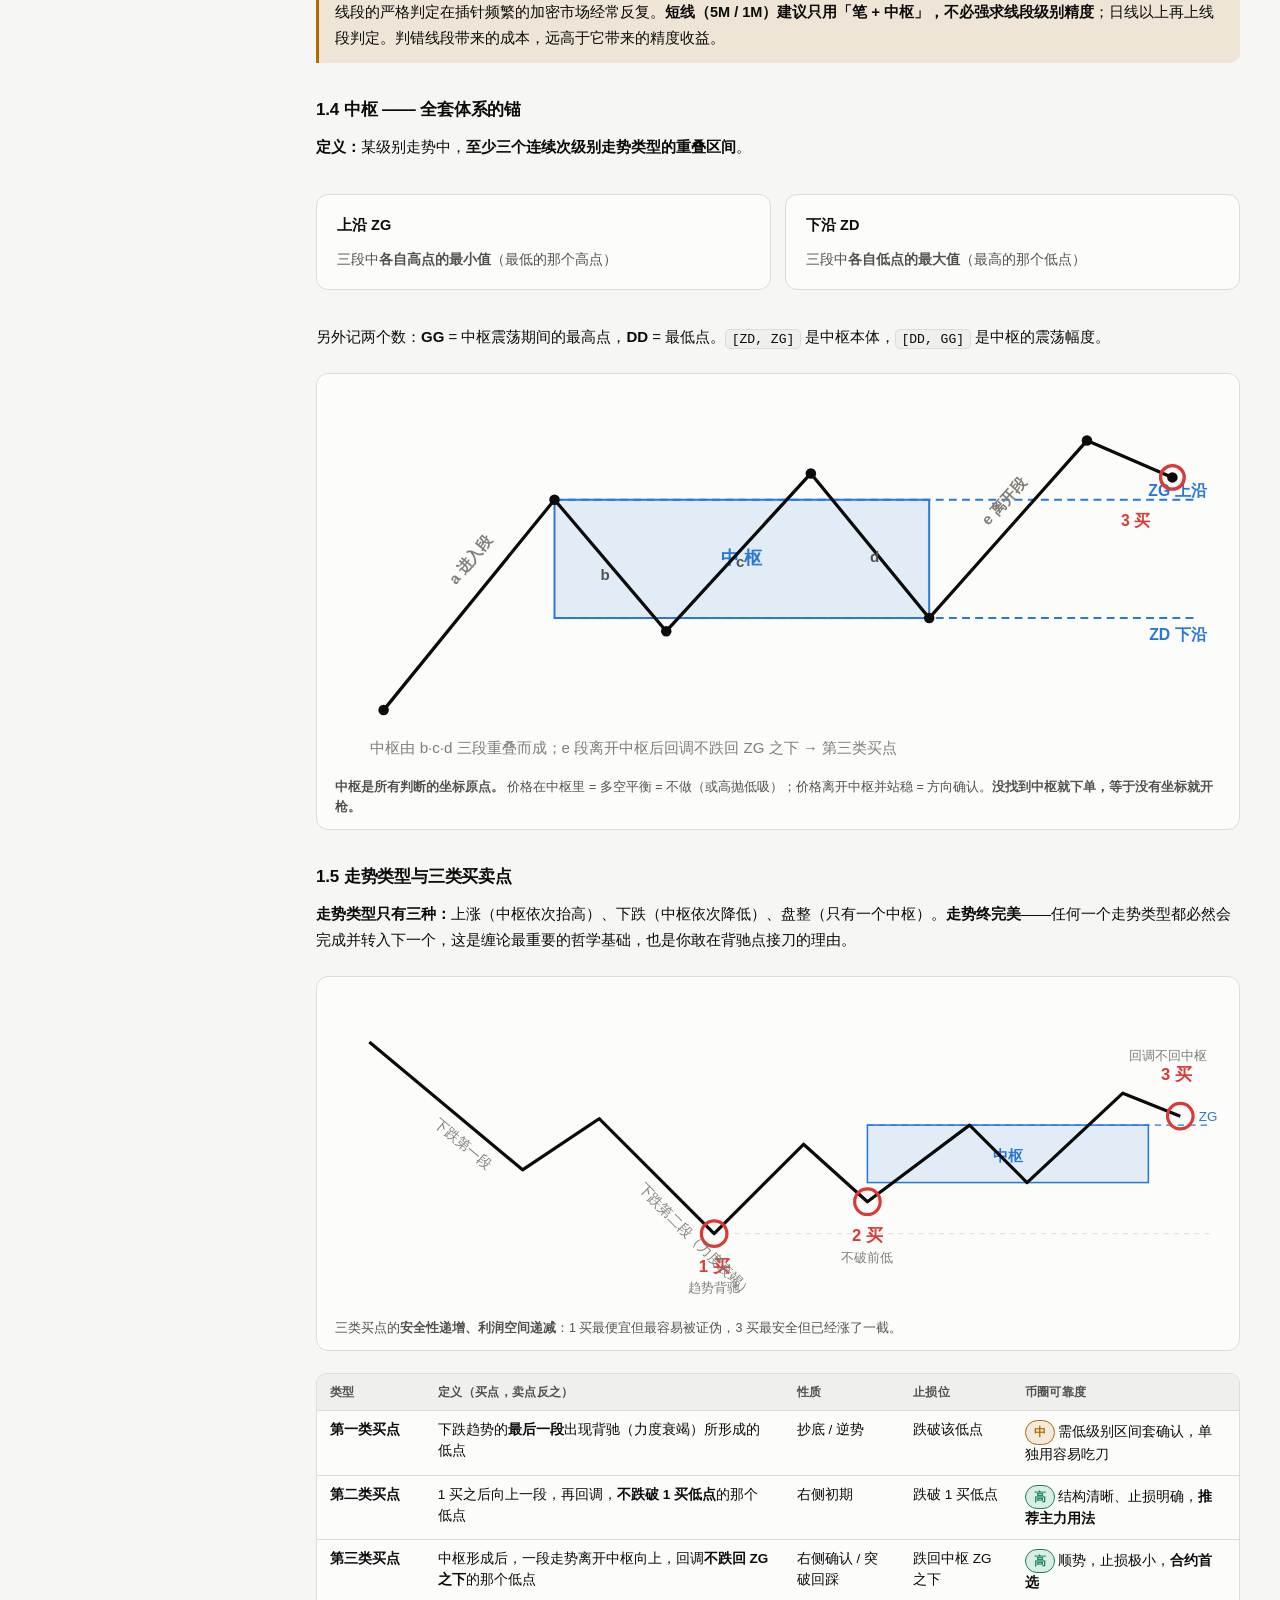
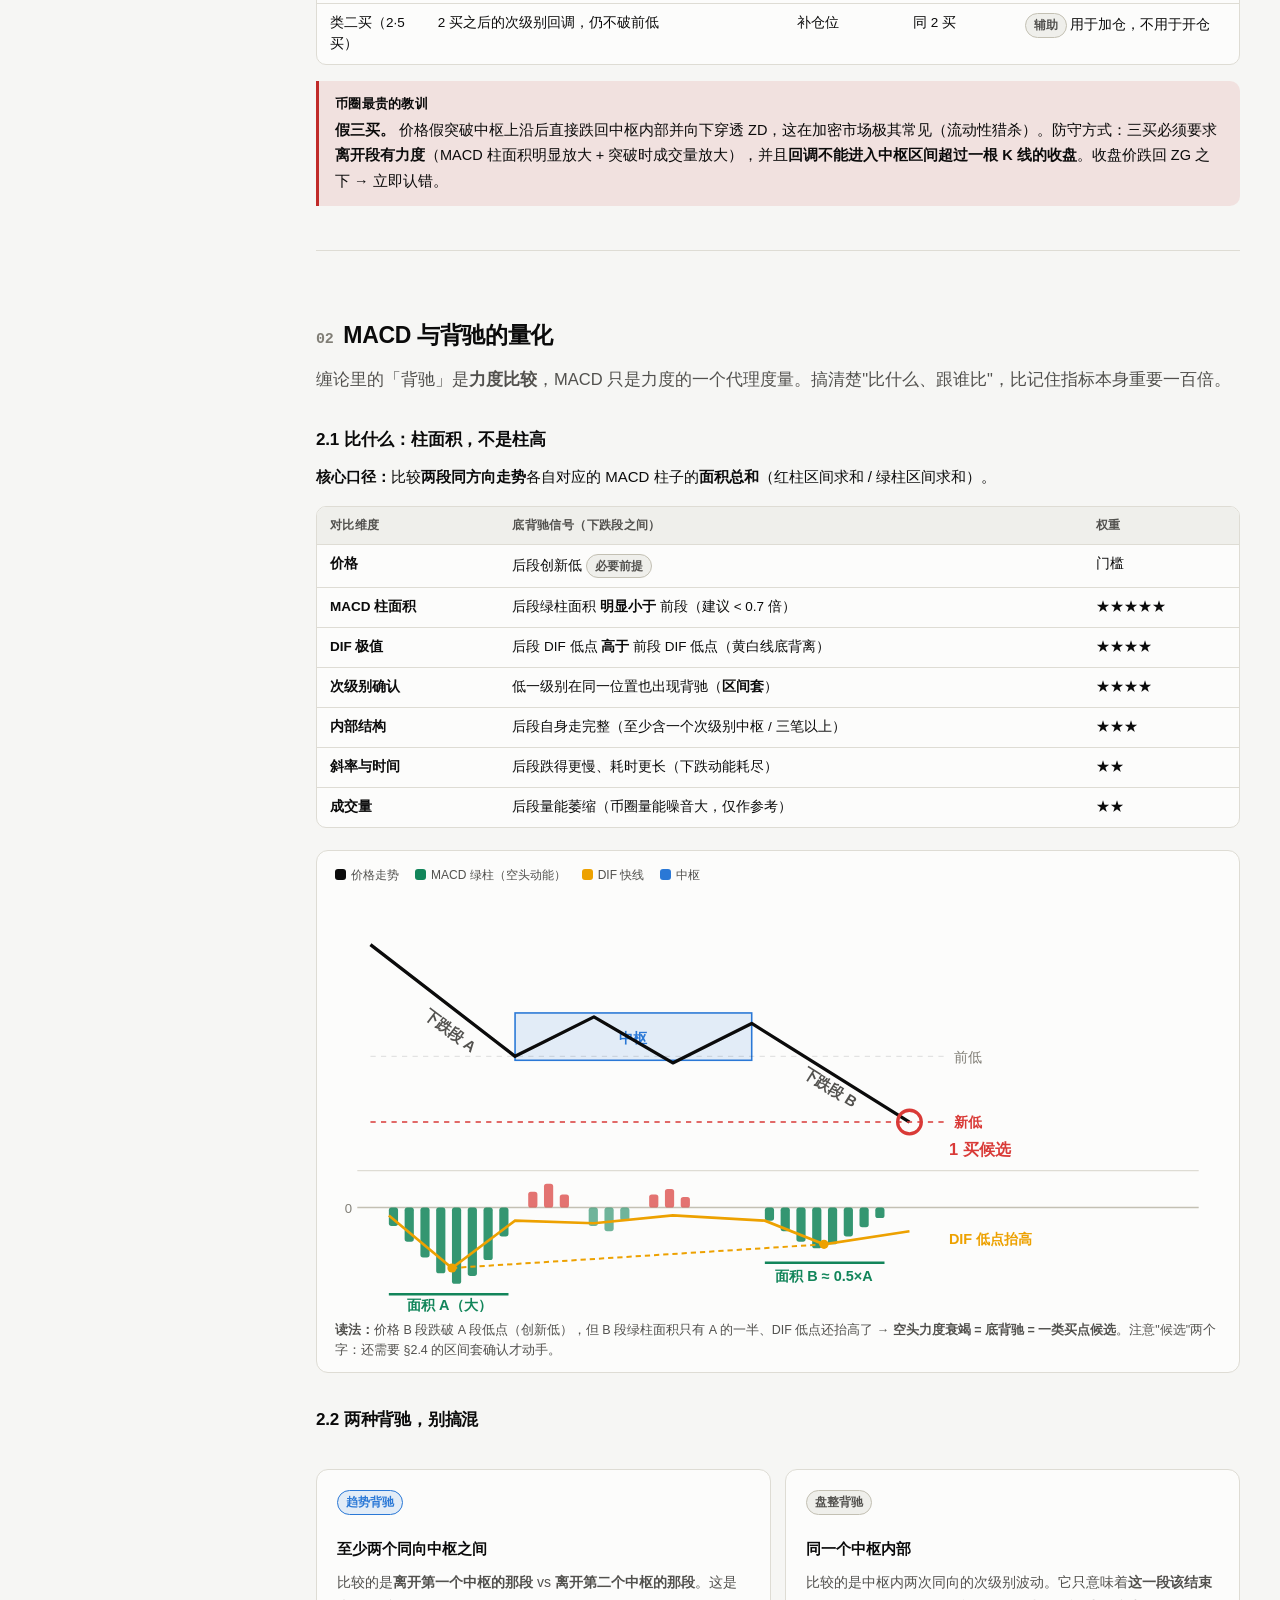
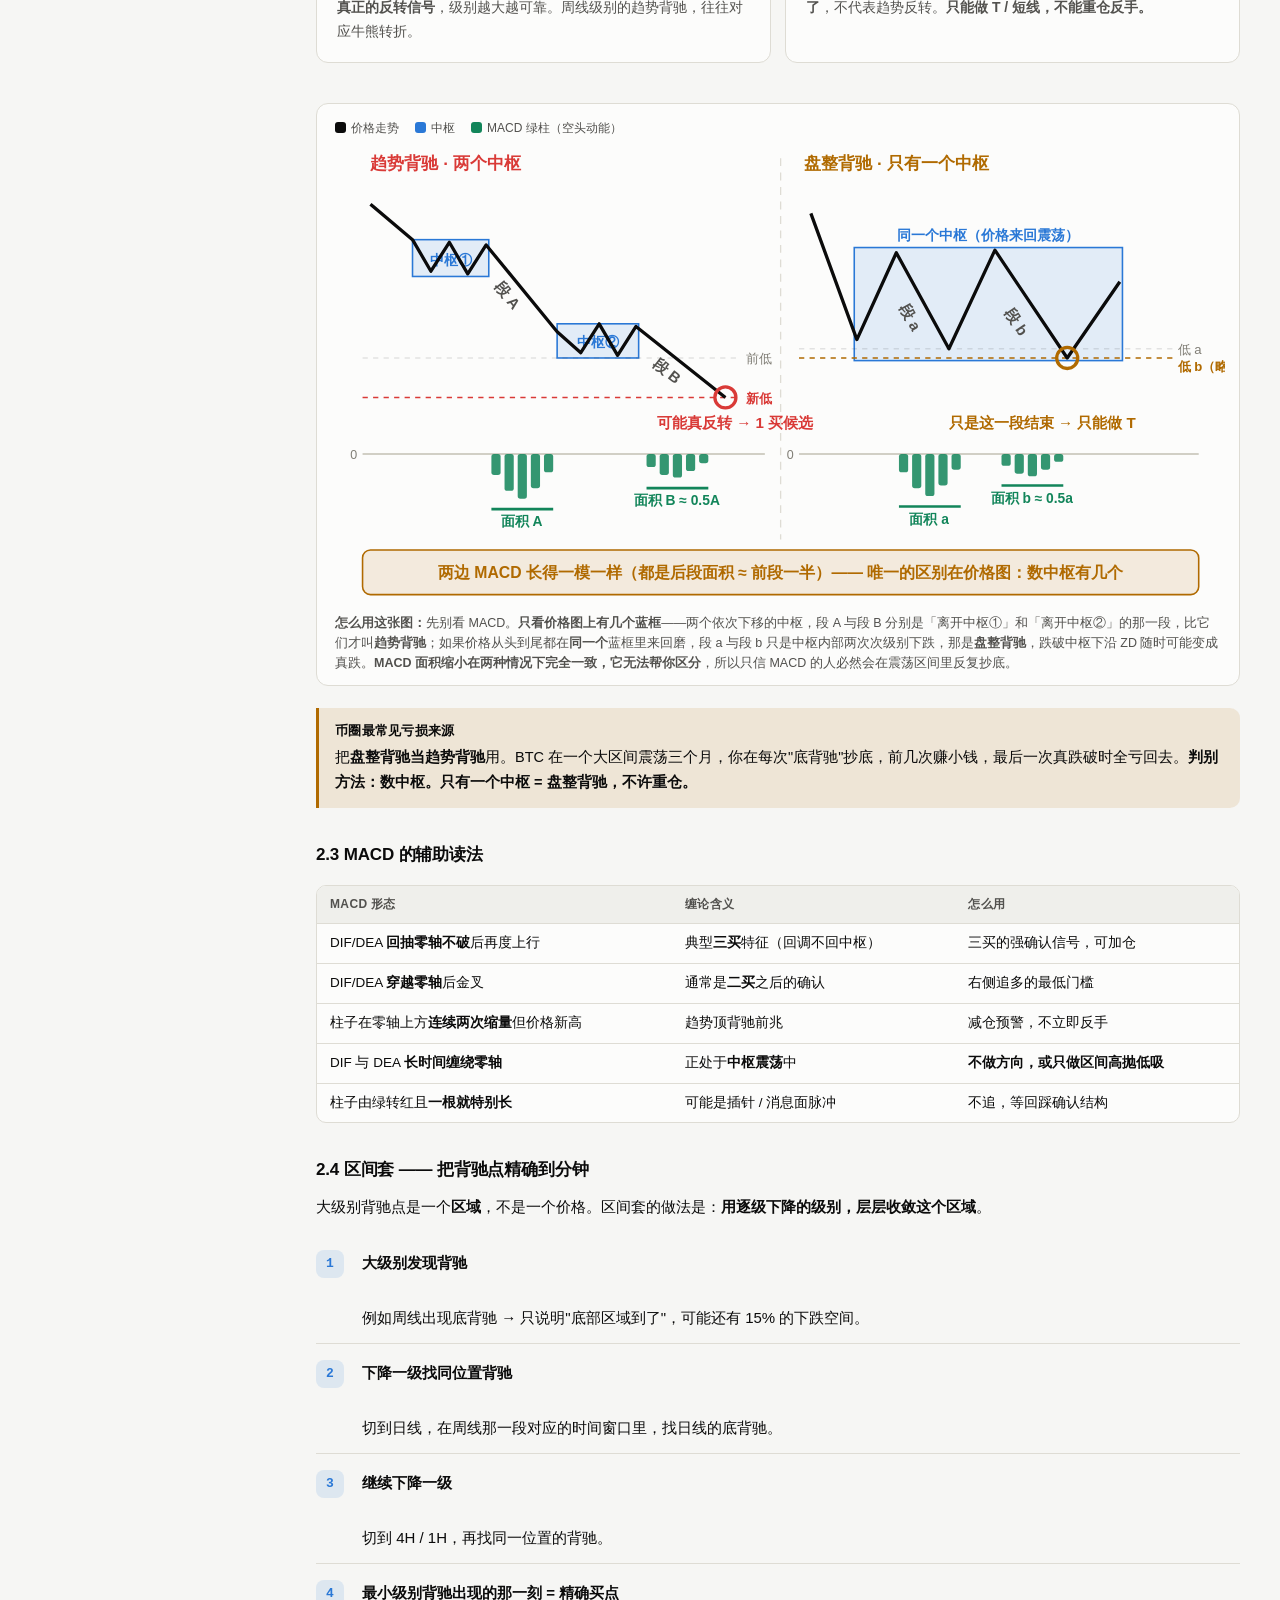
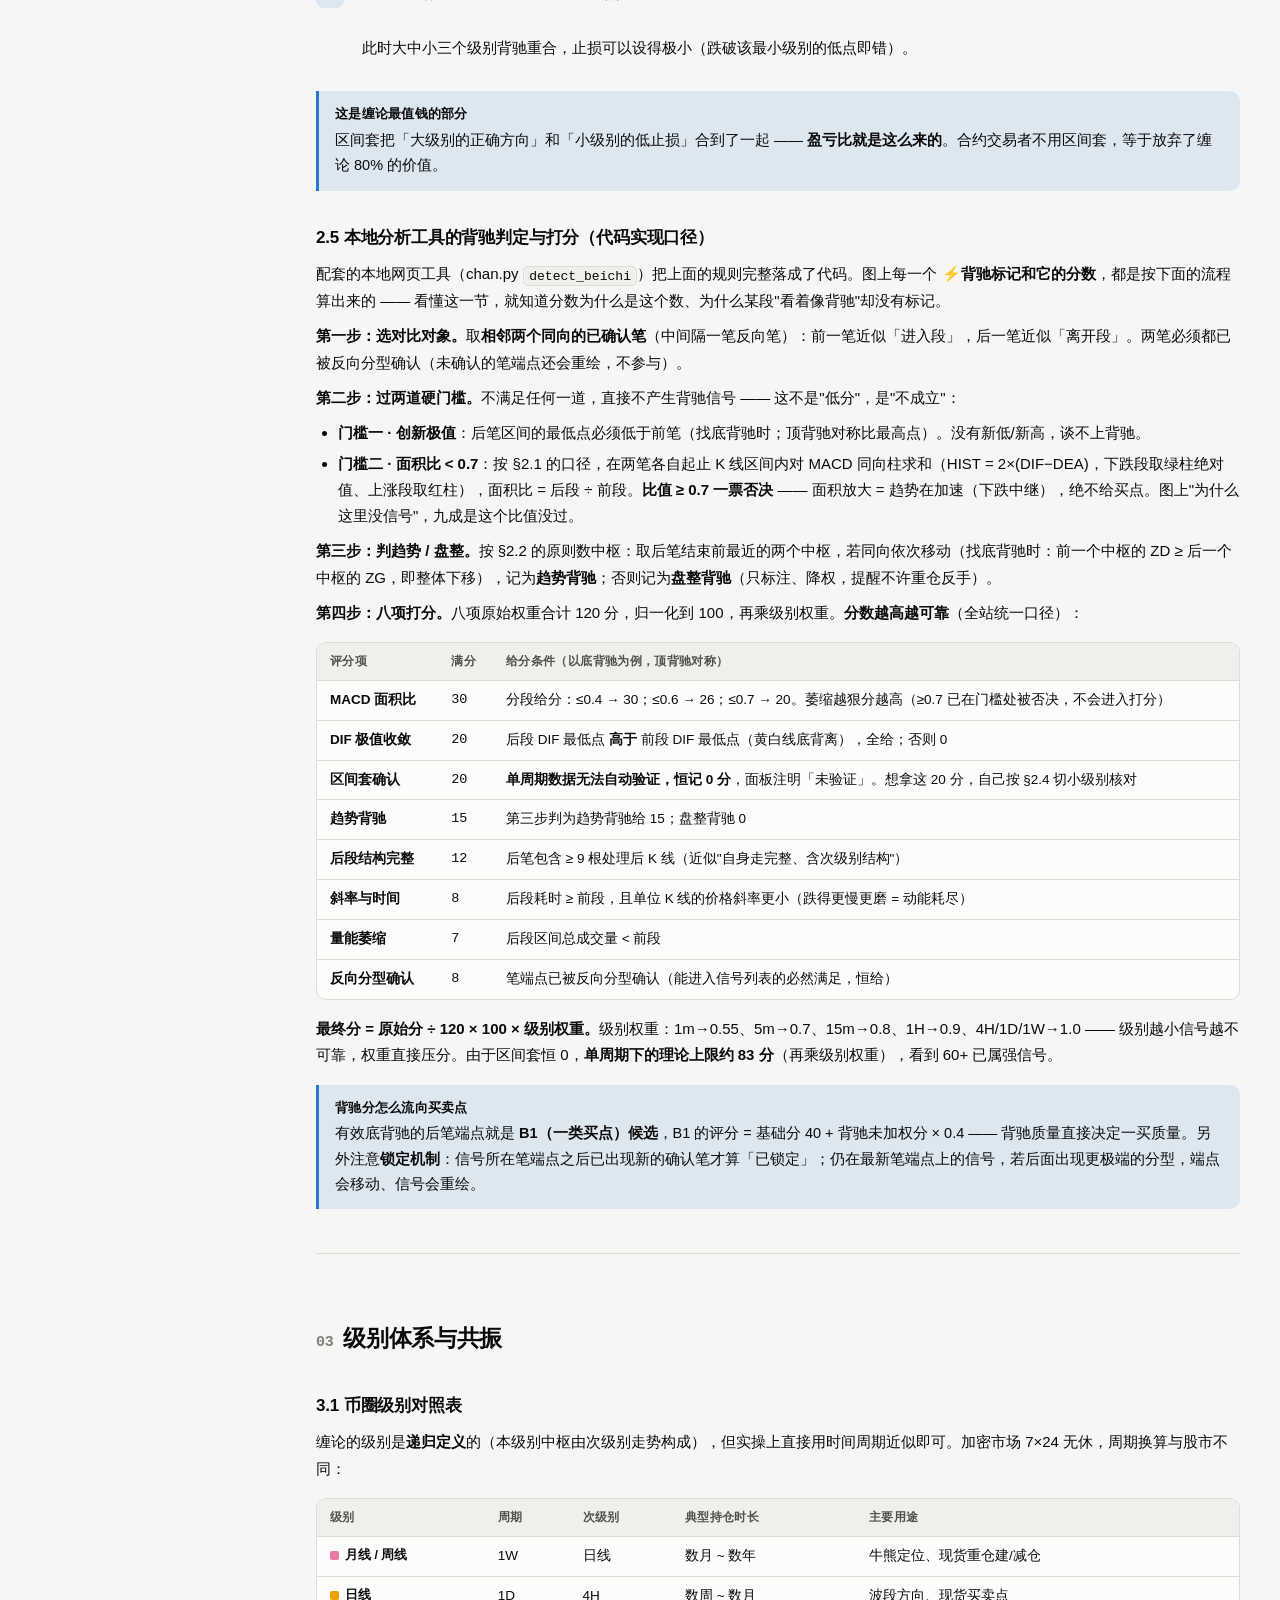
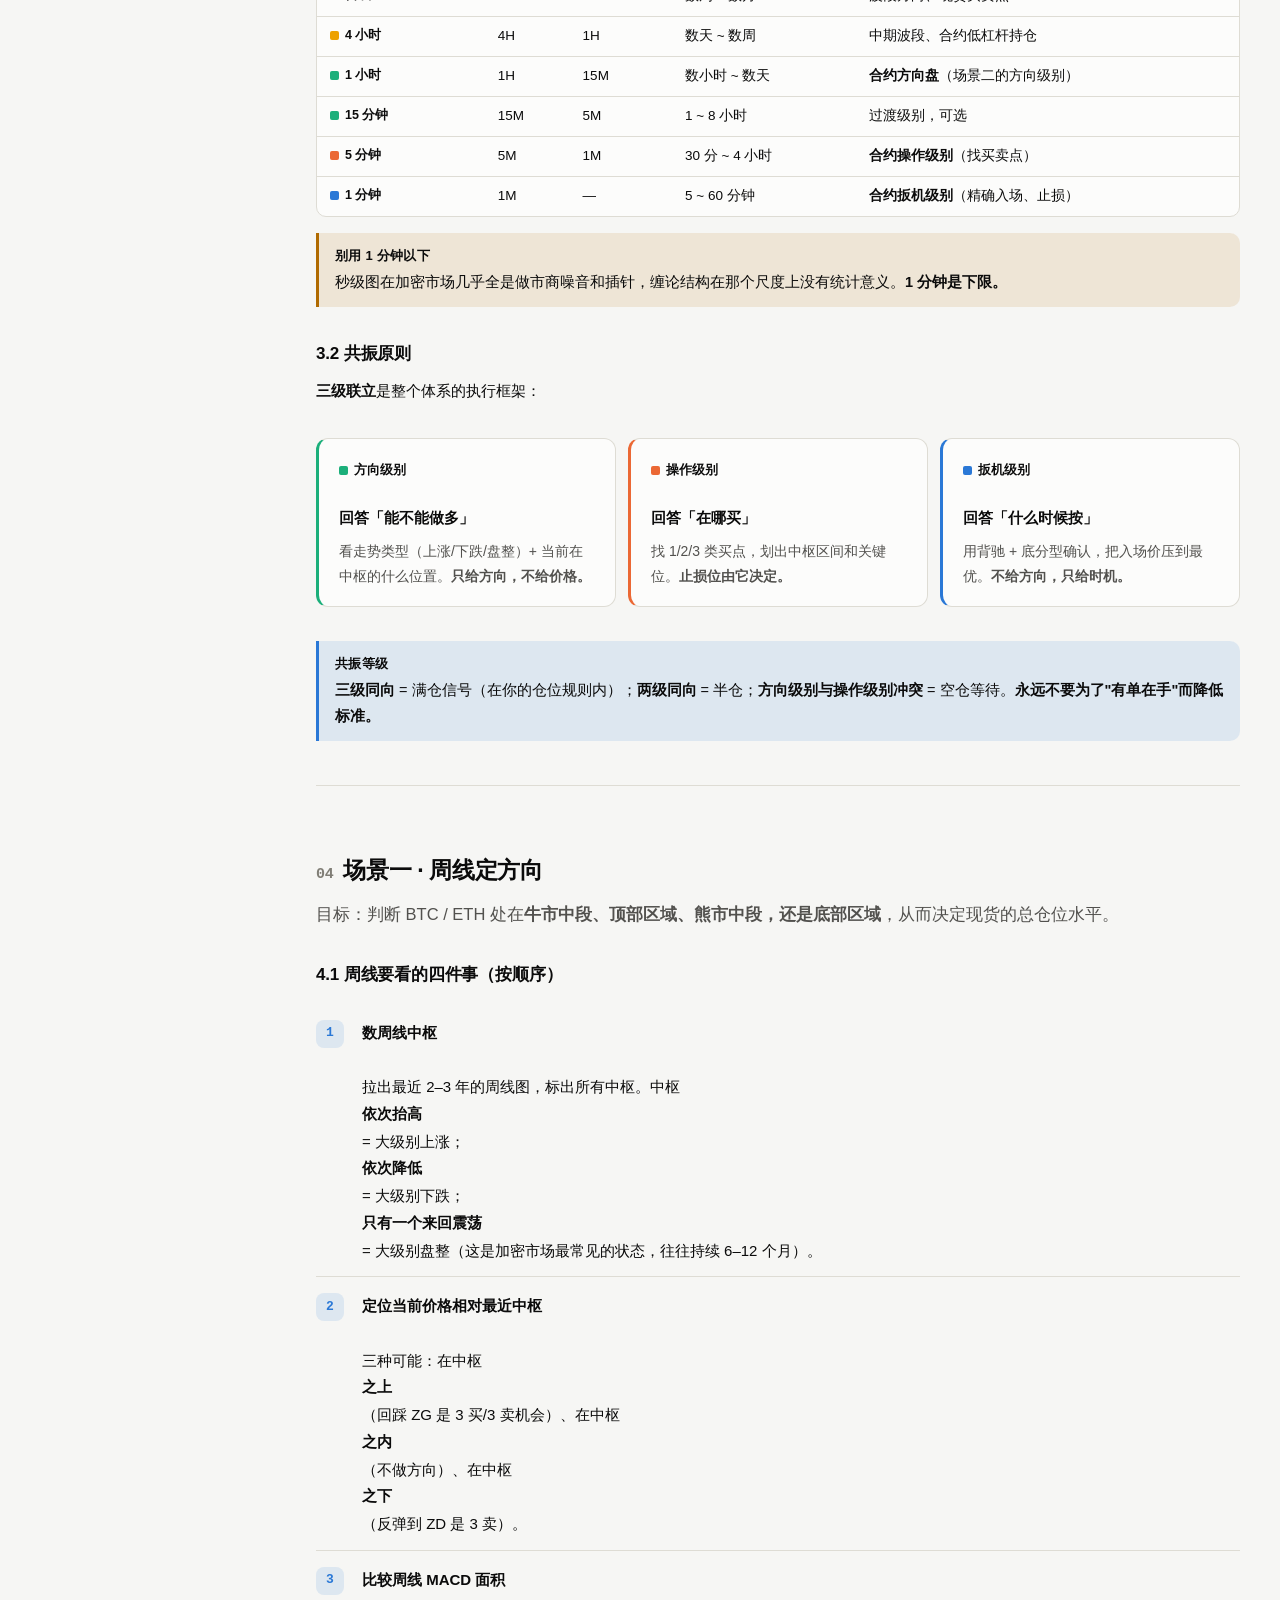
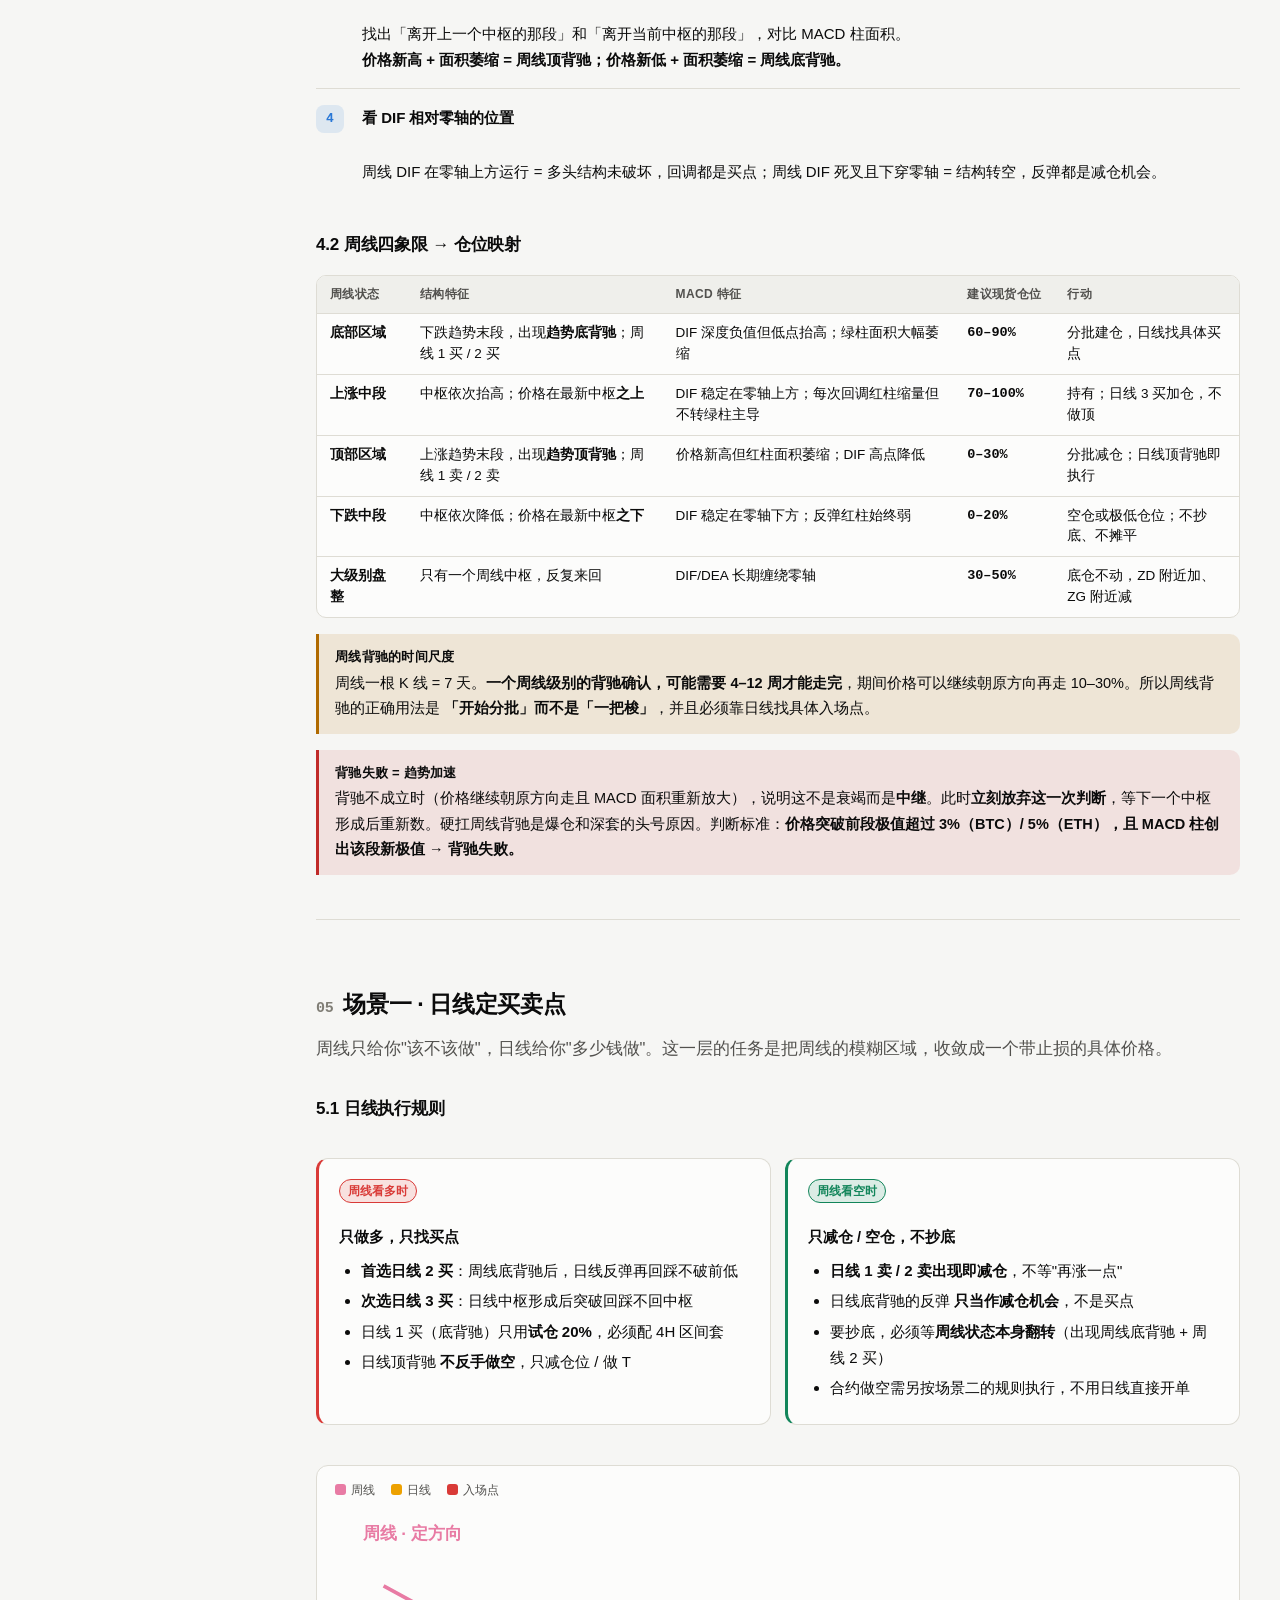
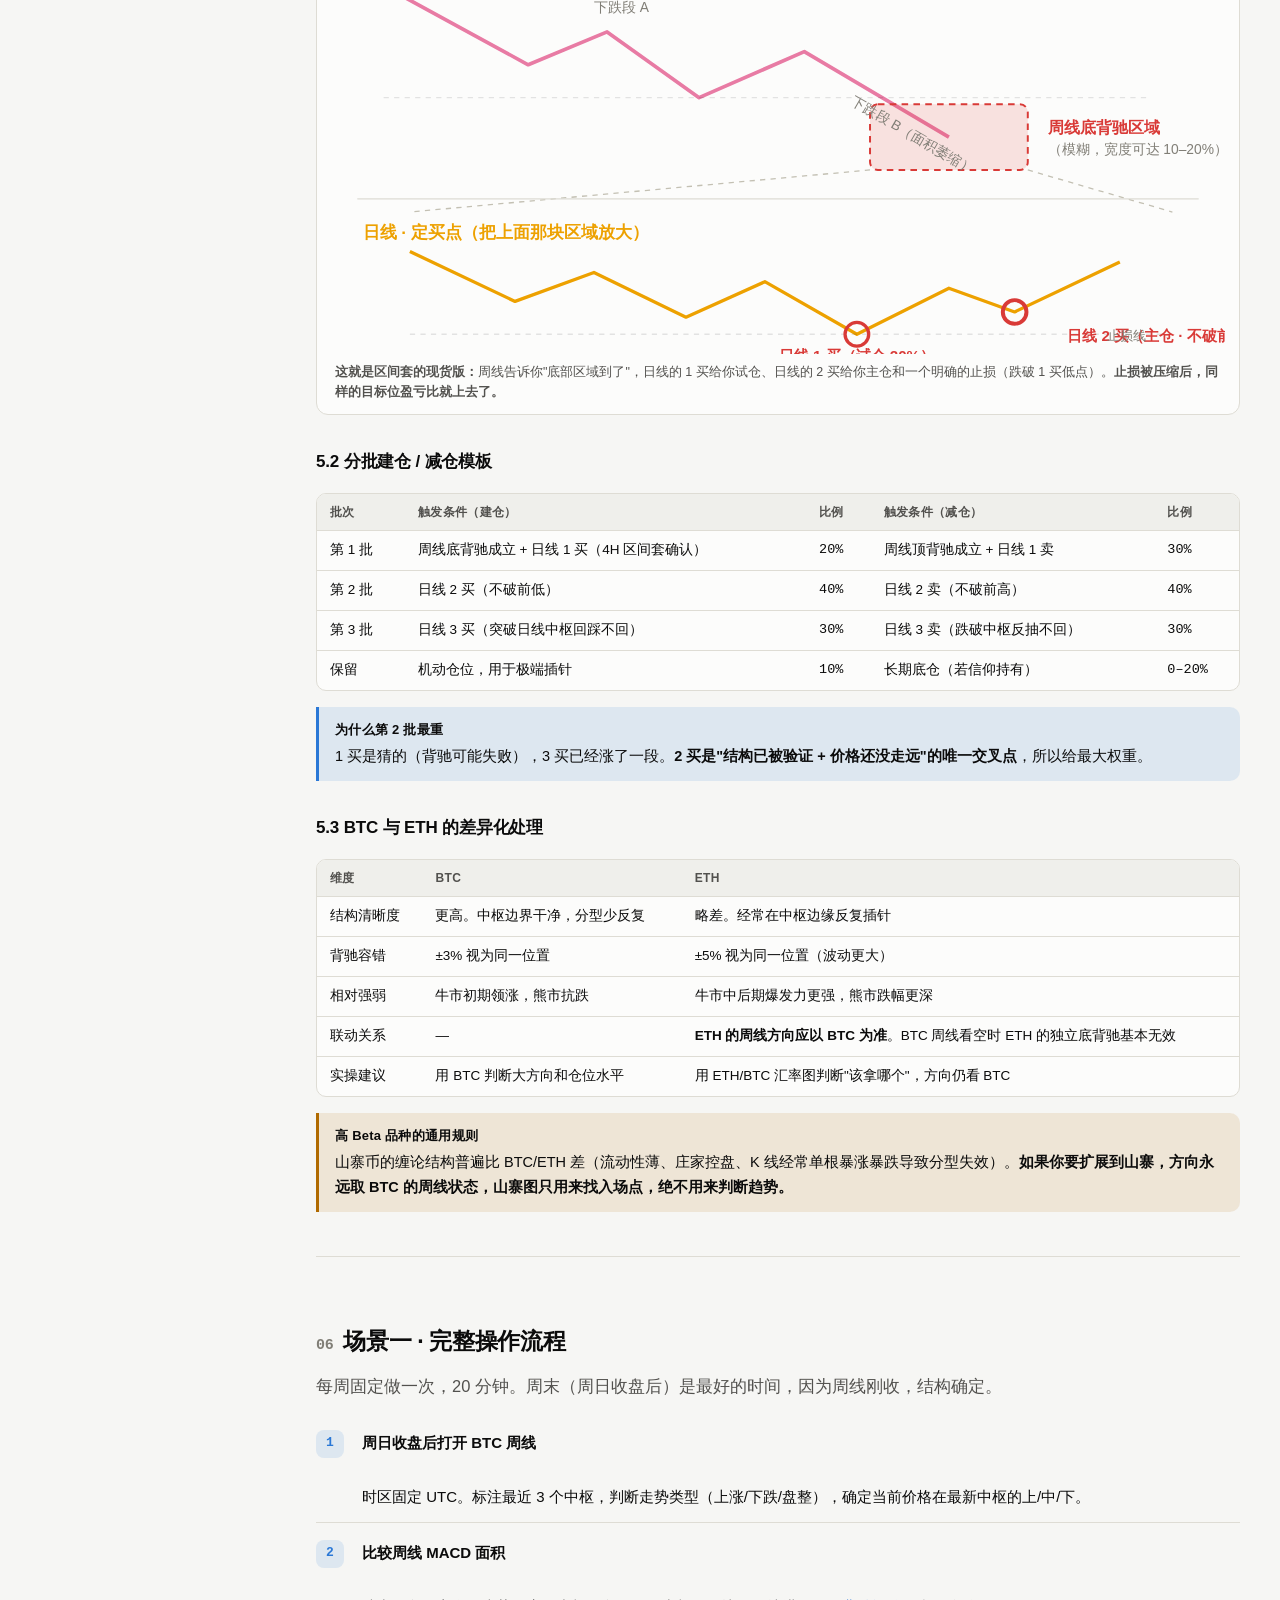
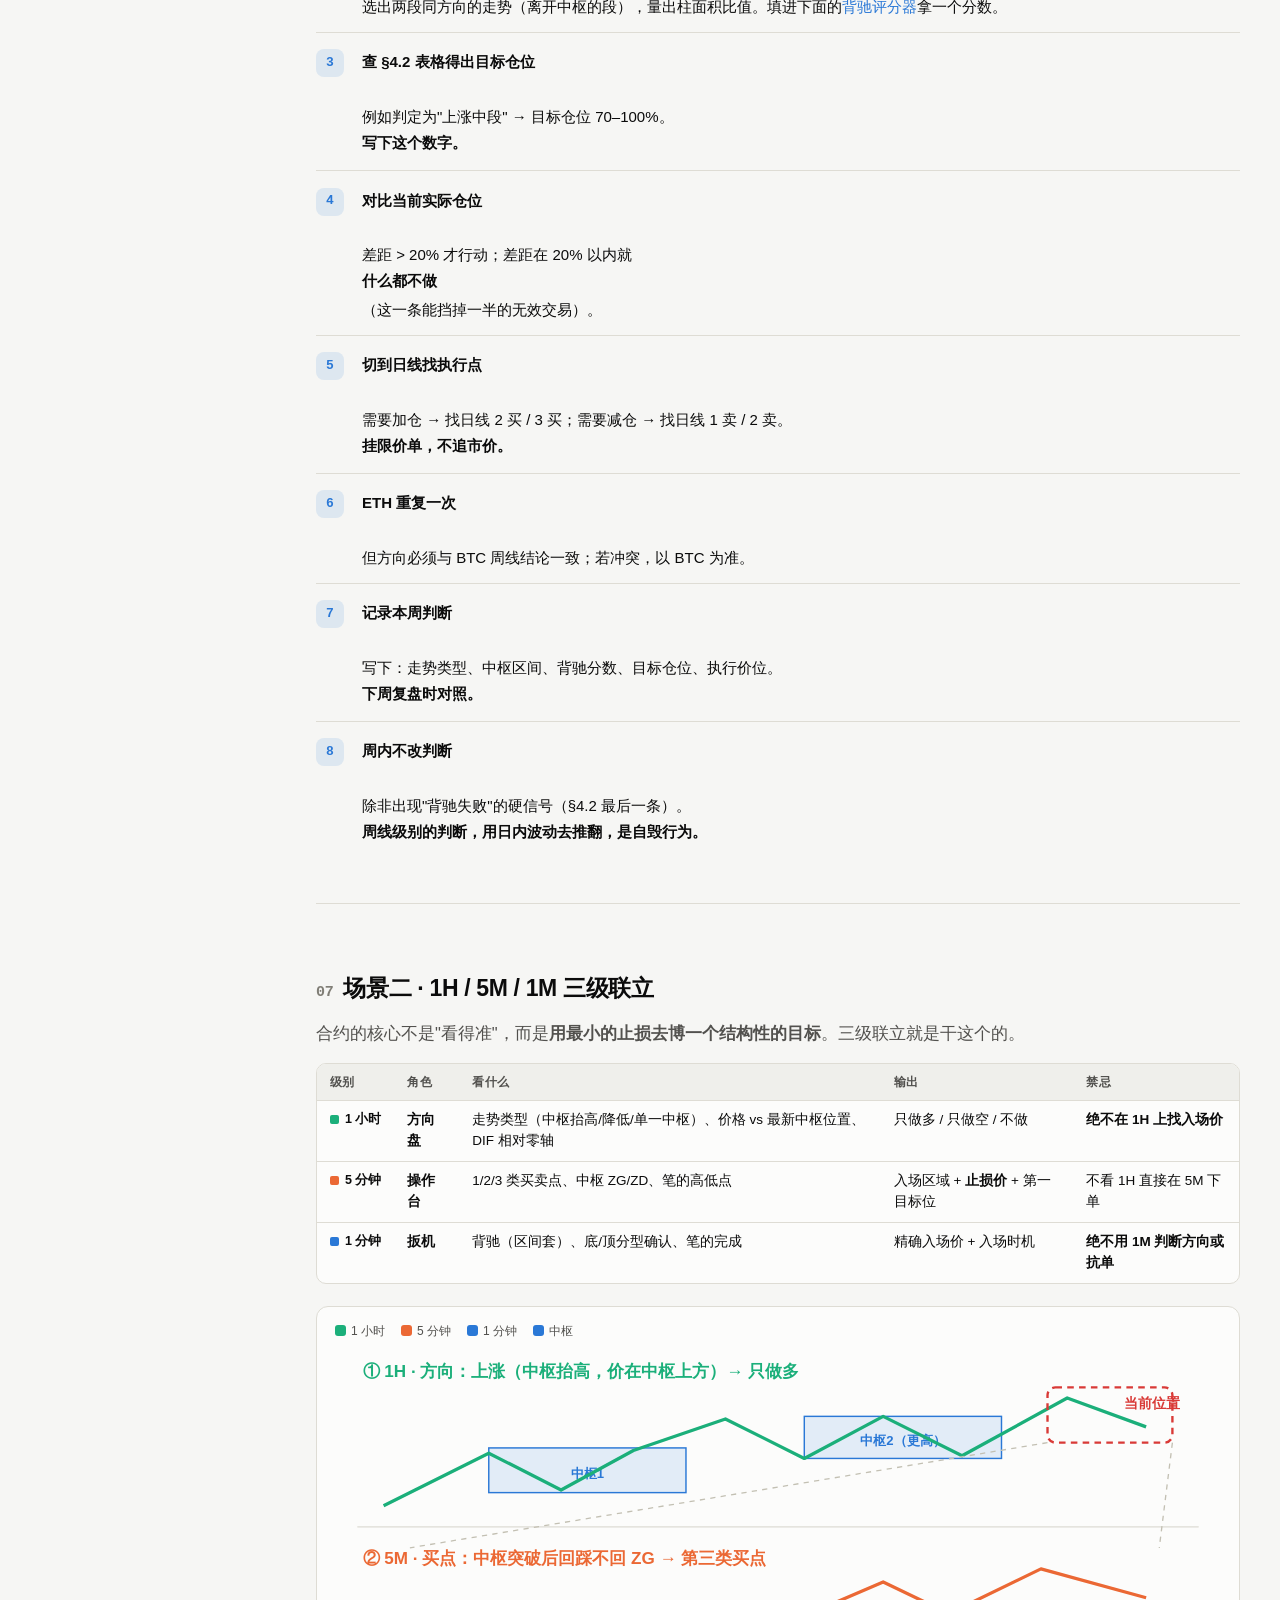
==== commit 9940423e: "缠论背驰更新" ====
--- a/缠论MACD币圈实战手册.html
+++ b/缠论MACD币圈实战手册.html
@@ -654,6 +654,94 @@
   <p class="sub">比较的是中枢内两次同向的次级别波动。它只意味着<b>这一段该结束了</b>，不代表趋势反转。<b>只能做 T / 短线，不能重仓反手。</b></p>
 </div>
 </div>
+
+<figure>
+  <div class="legend"><span><i style="background:var(--text-1)"></i>价格走势</span><span><i style="background:var(--accent)"></i>中枢</span><span><i style="background:var(--down)"></i>MACD 绿柱（空头动能）</span></div>
+  <svg viewBox="0 0 680 350" role="img" aria-label="趋势背驰与盘整背驰对照：MACD 表现相同，区别在中枢个数">
+    <!-- ============ 左：趋势背驰 ============ -->
+    <text x="30" y="18" fill="var(--up)" font-size="13" font-weight="700">趋势背驰 · 两个中枢</text>
+
+    <rect x="62" y="72" width="58" height="28" fill="var(--accent-soft)" stroke="var(--accent)" stroke-width="1.2"/>
+    <text x="91" y="91" fill="var(--accent)" font-size="10.5" font-weight="700" text-anchor="middle">中枢①</text>
+    <rect x="172" y="136" width="62" height="26" fill="var(--accent-soft)" stroke="var(--accent)" stroke-width="1.2"/>
+    <text x="203" y="154" fill="var(--accent)" font-size="10.5" font-weight="700" text-anchor="middle">中枢②</text>
+
+    <line x1="24" y1="162" x2="312" y2="162" stroke="var(--grid)" stroke-dasharray="4 4"/>
+    <line x1="24" y1="192" x2="312" y2="192" stroke="var(--up)" stroke-dasharray="4 4" stroke-width="1.2"/>
+    <text x="316" y="166" fill="var(--text-3)" font-size="10">前低</text>
+    <text x="316" y="196" fill="var(--up)" font-size="10" font-weight="600">新低</text>
+
+    <polyline points="30,45 62,72 76,96 90,74 104,98 118,76 172,142 190,158 204,136 218,160 232,138 300,192"
+              fill="none" stroke="var(--text-1)" stroke-width="2.5" stroke-linejoin="round"/>
+    <text x="124" y="108" fill="var(--text-2)" font-size="11.5" font-weight="600" transform="rotate(51 124 108)">段 A</text>
+    <text x="244" y="168" fill="var(--text-2)" font-size="11.5" font-weight="600" transform="rotate(38 244 168)">段 B</text>
+    <circle cx="300" cy="192" r="8" fill="none" stroke="var(--up)" stroke-width="2.5"/>
+    <text x="248" y="215" fill="var(--up)" font-size="11.5" font-weight="700">可能真反转 → 1 买候选</text>
+
+    <!-- 左 MACD -->
+    <line x1="24" y1="235" x2="330" y2="235" stroke="var(--border-strong)" stroke-width="1.2"/>
+    <text x="20" y="239" fill="var(--text-3)" font-size="9.5" text-anchor="end">0</text>
+    <g fill="var(--down)" opacity=".85">
+      <rect x="122" y="235" width="7" height="16" rx="2"/><rect x="132" y="235" width="7" height="28" rx="2"/>
+      <rect x="142" y="235" width="7" height="34" rx="2"/><rect x="152" y="235" width="7" height="26" rx="2"/>
+      <rect x="162" y="235" width="7" height="14" rx="2"/>
+    </g>
+    <g fill="var(--down)" opacity=".85">
+      <rect x="240" y="235" width="7" height="10" rx="2"/><rect x="250" y="235" width="7" height="16" rx="2"/>
+      <rect x="260" y="235" width="7" height="18" rx="2"/><rect x="270" y="235" width="7" height="13" rx="2"/>
+      <rect x="280" y="235" width="7" height="7" rx="2"/>
+    </g>
+    <path d="M122,277 L169,277" stroke="var(--down)" stroke-width="2"/>
+    <text x="145" y="290" fill="var(--down)" font-size="10.5" text-anchor="middle" font-weight="700">面积 A</text>
+    <path d="M240,261 L287,261" stroke="var(--down)" stroke-width="2"/>
+    <text x="263" y="274" fill="var(--down)" font-size="10.5" text-anchor="middle" font-weight="700">面积 B ≈ 0.5A</text>
+
+    <!-- ============ 中缝 ============ -->
+    <line x1="342" y1="10" x2="342" y2="300" stroke="var(--border)" stroke-dasharray="6 5"/>
+
+    <!-- ============ 右：盘整背驰 ============ -->
+    <text x="360" y="18" fill="var(--warn)" font-size="13" font-weight="700">盘整背驰 · 只有一个中枢</text>
+
+    <rect x="398" y="78" width="204" height="86" fill="var(--accent-soft)" stroke="var(--accent)" stroke-width="1.2"/>
+    <text x="500" y="72" fill="var(--accent)" font-size="10.5" font-weight="700" text-anchor="middle">同一个中枢（价格来回震荡）</text>
+
+    <line x1="356" y1="155" x2="640" y2="155" stroke="var(--grid)" stroke-dasharray="4 4"/>
+    <line x1="356" y1="162" x2="640" y2="162" stroke="var(--warn)" stroke-dasharray="4 4" stroke-width="1.2"/>
+    <text x="644" y="159" fill="var(--text-3)" font-size="10">低 a</text>
+    <text x="644" y="172" fill="var(--warn)" font-size="10" font-weight="600">低 b（略低）</text>
+
+    <polyline points="365,52 400,148 430,82 470,155 505,80 560,162 600,104"
+              fill="none" stroke="var(--text-1)" stroke-width="2.5" stroke-linejoin="round"/>
+    <text x="432" y="124" fill="var(--text-2)" font-size="11.5" font-weight="600" transform="rotate(61 432 124)">段 a</text>
+    <text x="512" y="128" fill="var(--text-2)" font-size="11.5" font-weight="600" transform="rotate(56 512 128)">段 b</text>
+    <circle cx="560" cy="162" r="8" fill="none" stroke="var(--warn)" stroke-width="2.5"/>
+    <text x="470" y="215" fill="var(--warn)" font-size="11.5" font-weight="700">只是这一段结束 → 只能做 T</text>
+
+    <!-- 右 MACD -->
+    <line x1="356" y1="235" x2="660" y2="235" stroke="var(--border-strong)" stroke-width="1.2"/>
+    <text x="352" y="239" fill="var(--text-3)" font-size="9.5" text-anchor="end">0</text>
+    <g fill="var(--down)" opacity=".85">
+      <rect x="432" y="235" width="7" height="14" rx="2"/><rect x="442" y="235" width="7" height="26" rx="2"/>
+      <rect x="452" y="235" width="7" height="32" rx="2"/><rect x="462" y="235" width="7" height="24" rx="2"/>
+      <rect x="472" y="235" width="7" height="12" rx="2"/>
+    </g>
+    <g fill="var(--down)" opacity=".85">
+      <rect x="510" y="235" width="7" height="9" rx="2"/><rect x="520" y="235" width="7" height="15" rx="2"/>
+      <rect x="530" y="235" width="7" height="17" rx="2"/><rect x="540" y="235" width="7" height="12" rx="2"/>
+      <rect x="550" y="235" width="7" height="6" rx="2"/>
+    </g>
+    <path d="M432,275 L479,275" stroke="var(--down)" stroke-width="2"/>
+    <text x="455" y="288" fill="var(--down)" font-size="10.5" text-anchor="middle" font-weight="700">面积 a</text>
+    <path d="M510,259 L557,259" stroke="var(--down)" stroke-width="2"/>
+    <text x="533" y="272" fill="var(--down)" font-size="10.5" text-anchor="middle" font-weight="700">面积 b ≈ 0.5a</text>
+
+    <!-- ============ 底部结论 ============ -->
+    <rect x="24" y="308" width="636" height="34" rx="6" fill="var(--warn-soft)" stroke="var(--warn)" stroke-width="1.2"/>
+    <text x="342" y="329" fill="var(--warn)" font-size="12" font-weight="700" text-anchor="middle">两边 MACD 长得一模一样（都是后段面积 ≈ 前段一半）—— 唯一的区别在价格图：数中枢有几个</text>
+  </svg>
+  <figcaption><b>怎么用这张图：</b>先别看 MACD。<b>只看价格图上有几个蓝框</b>——两个依次下移的中枢，段 A 与段 B 分别是「离开中枢①」和「离开中枢②」的那一段，比它们才叫<b>趋势背驰</b>；如果价格从头到尾都在<b>同一个</b>蓝框里来回磨，段 a 与段 b 只是中枢内部两次次级别下跌，那是<b>盘整背驰</b>，跌破中枢下沿 ZD 随时可能变成真跌。<b>MACD 面积缩小在两种情况下完全一致，它无法帮你区分</b>，所以只信 MACD 的人必然会在震荡区间里反复抄底。</figcaption>
+</figure>
+
 <div class="callout warn">
   <span class="t">币圈最常见亏损来源</span>
   把<b>盘整背驰当趋势背驰</b>用。BTC 在一个大区间震荡三个月，你在每次"底背驰"抄底，前几次赚小钱，最后一次真跌破时全亏回去。<b>判别方法：数中枢。只有一个中枢 = 盘整背驰，不许重仓。</b>
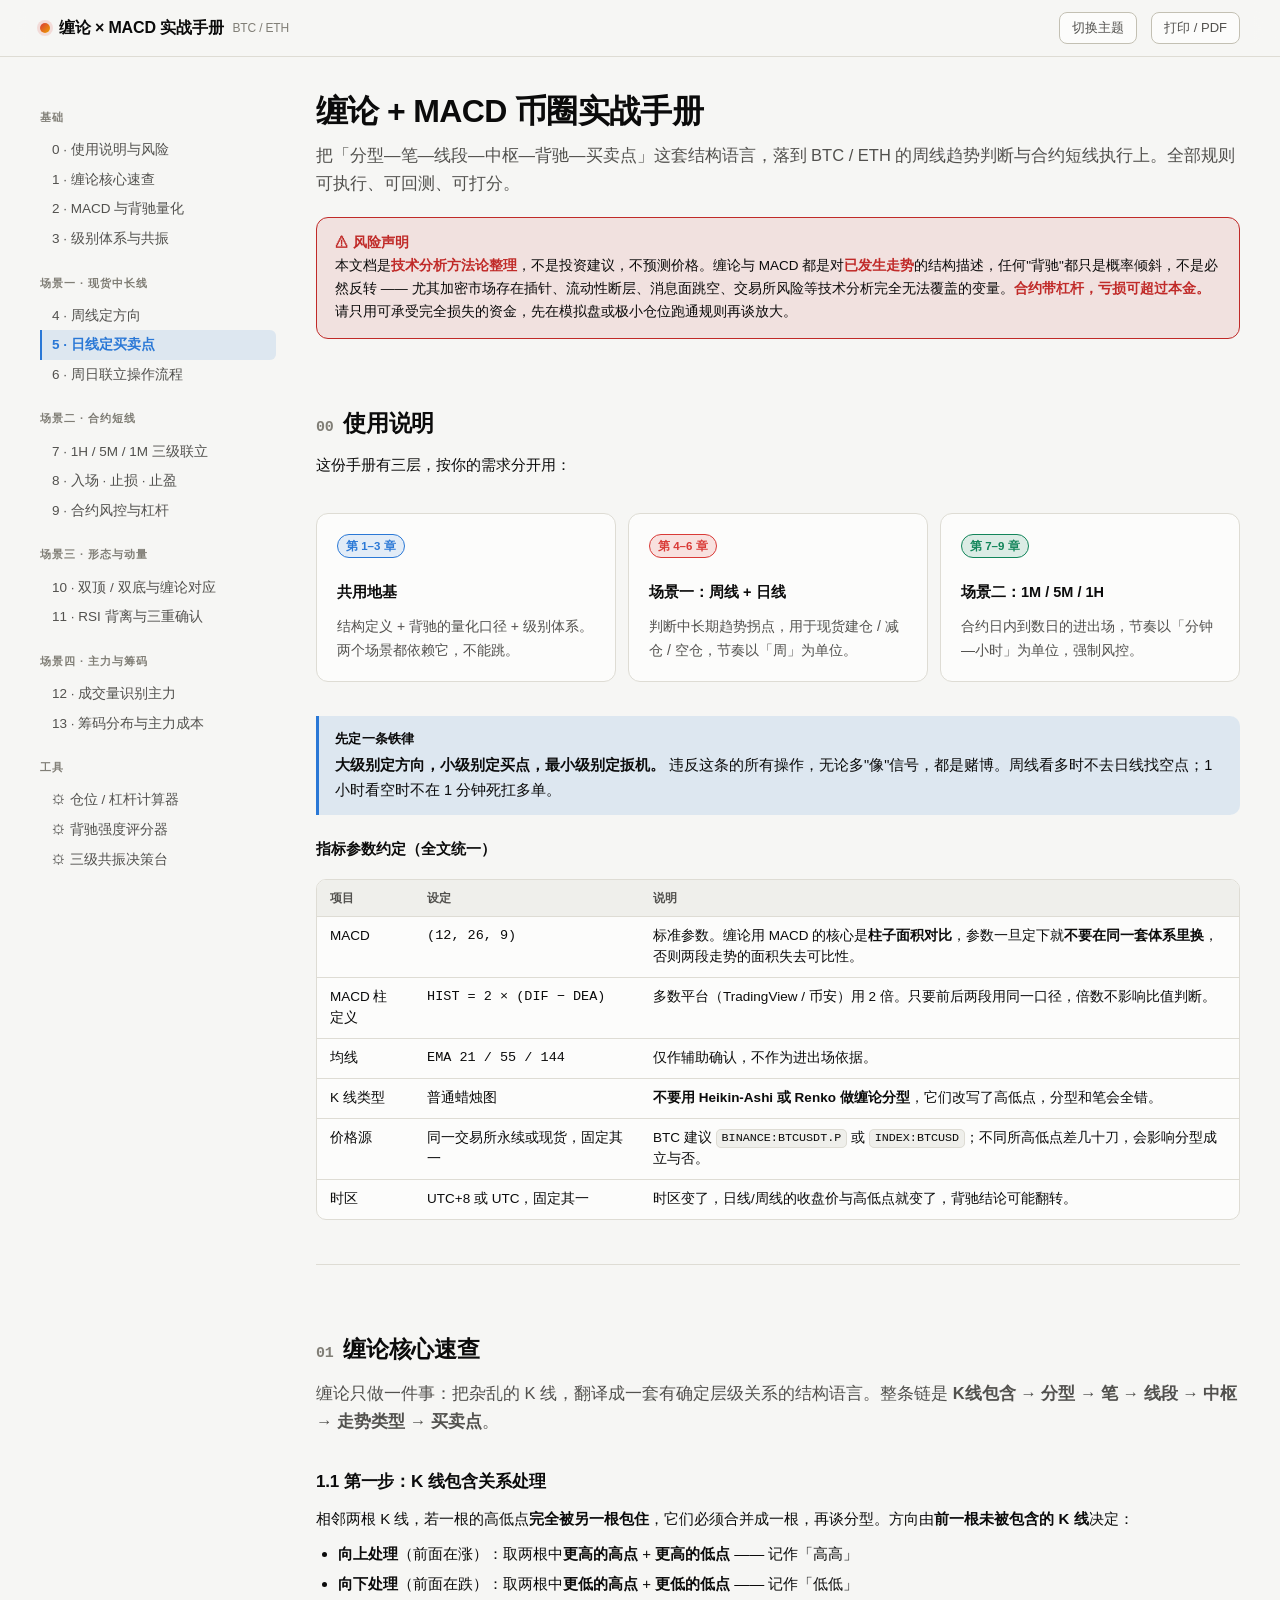
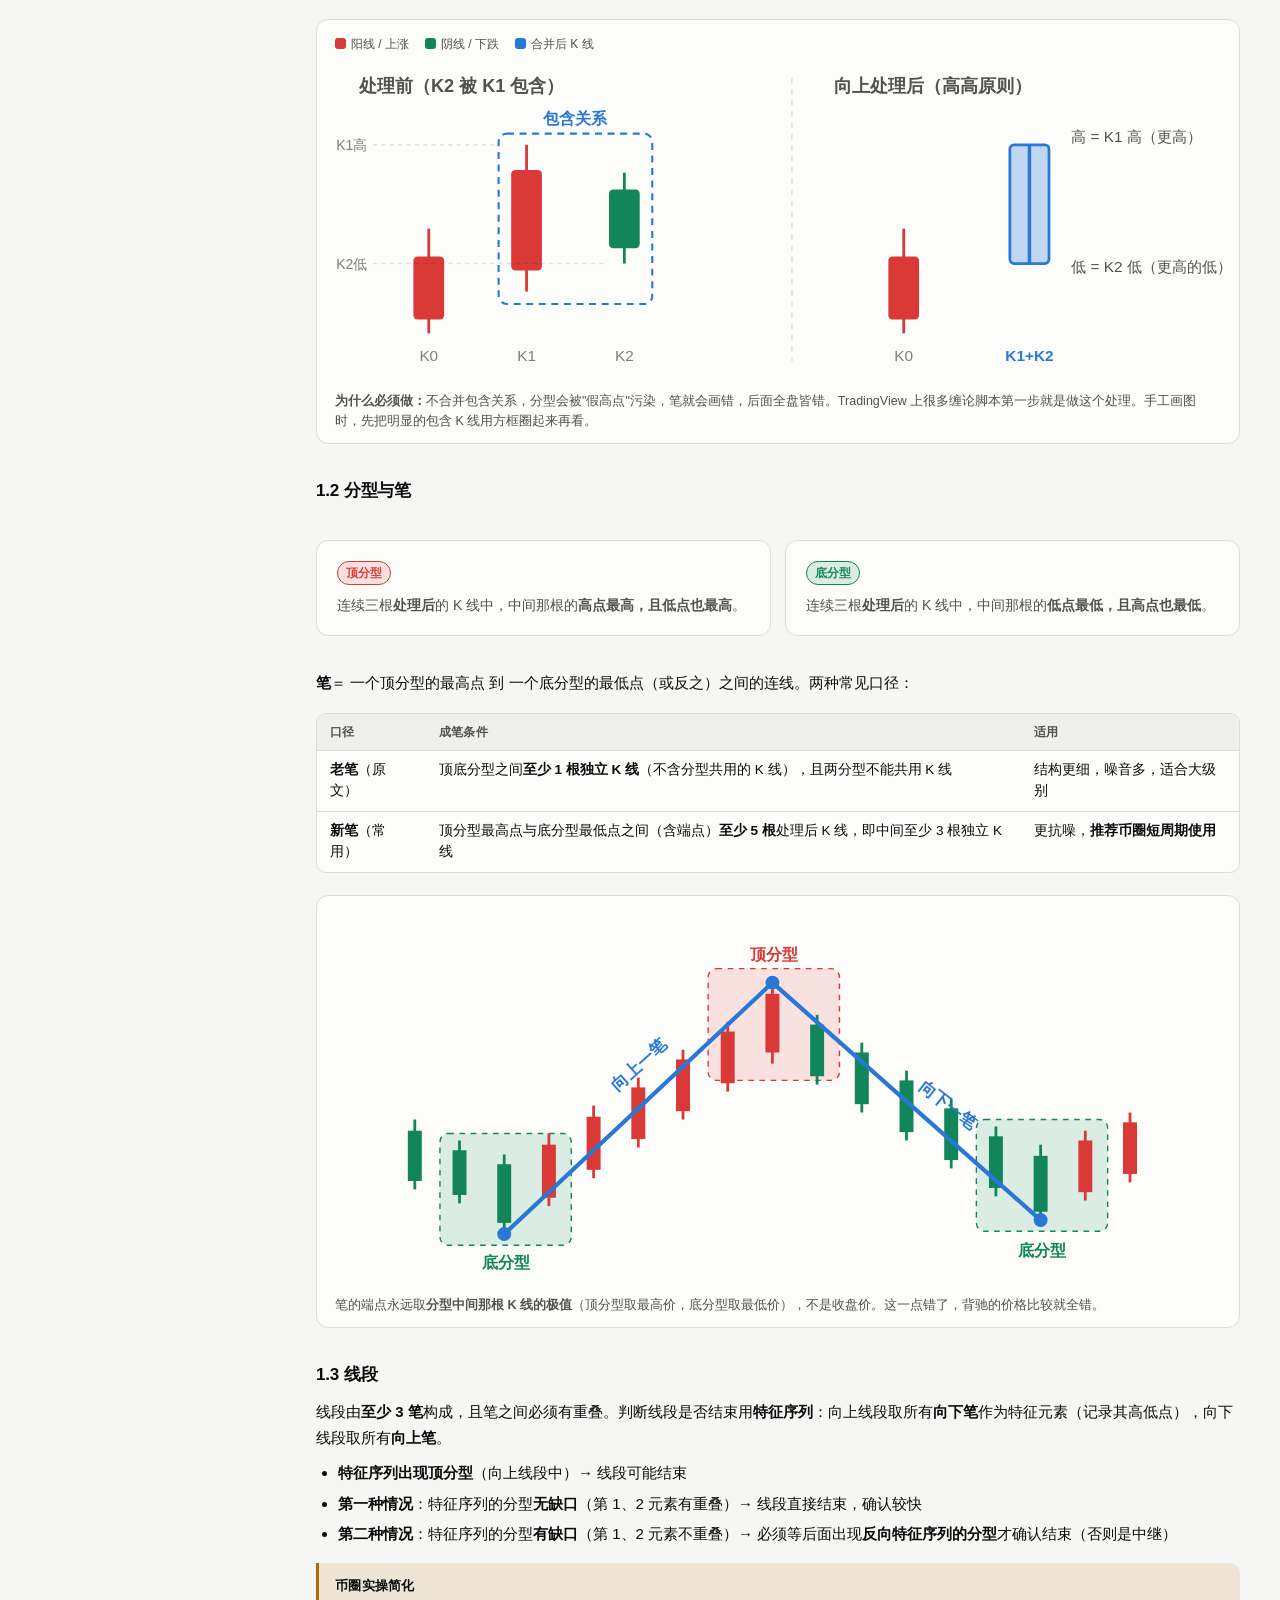
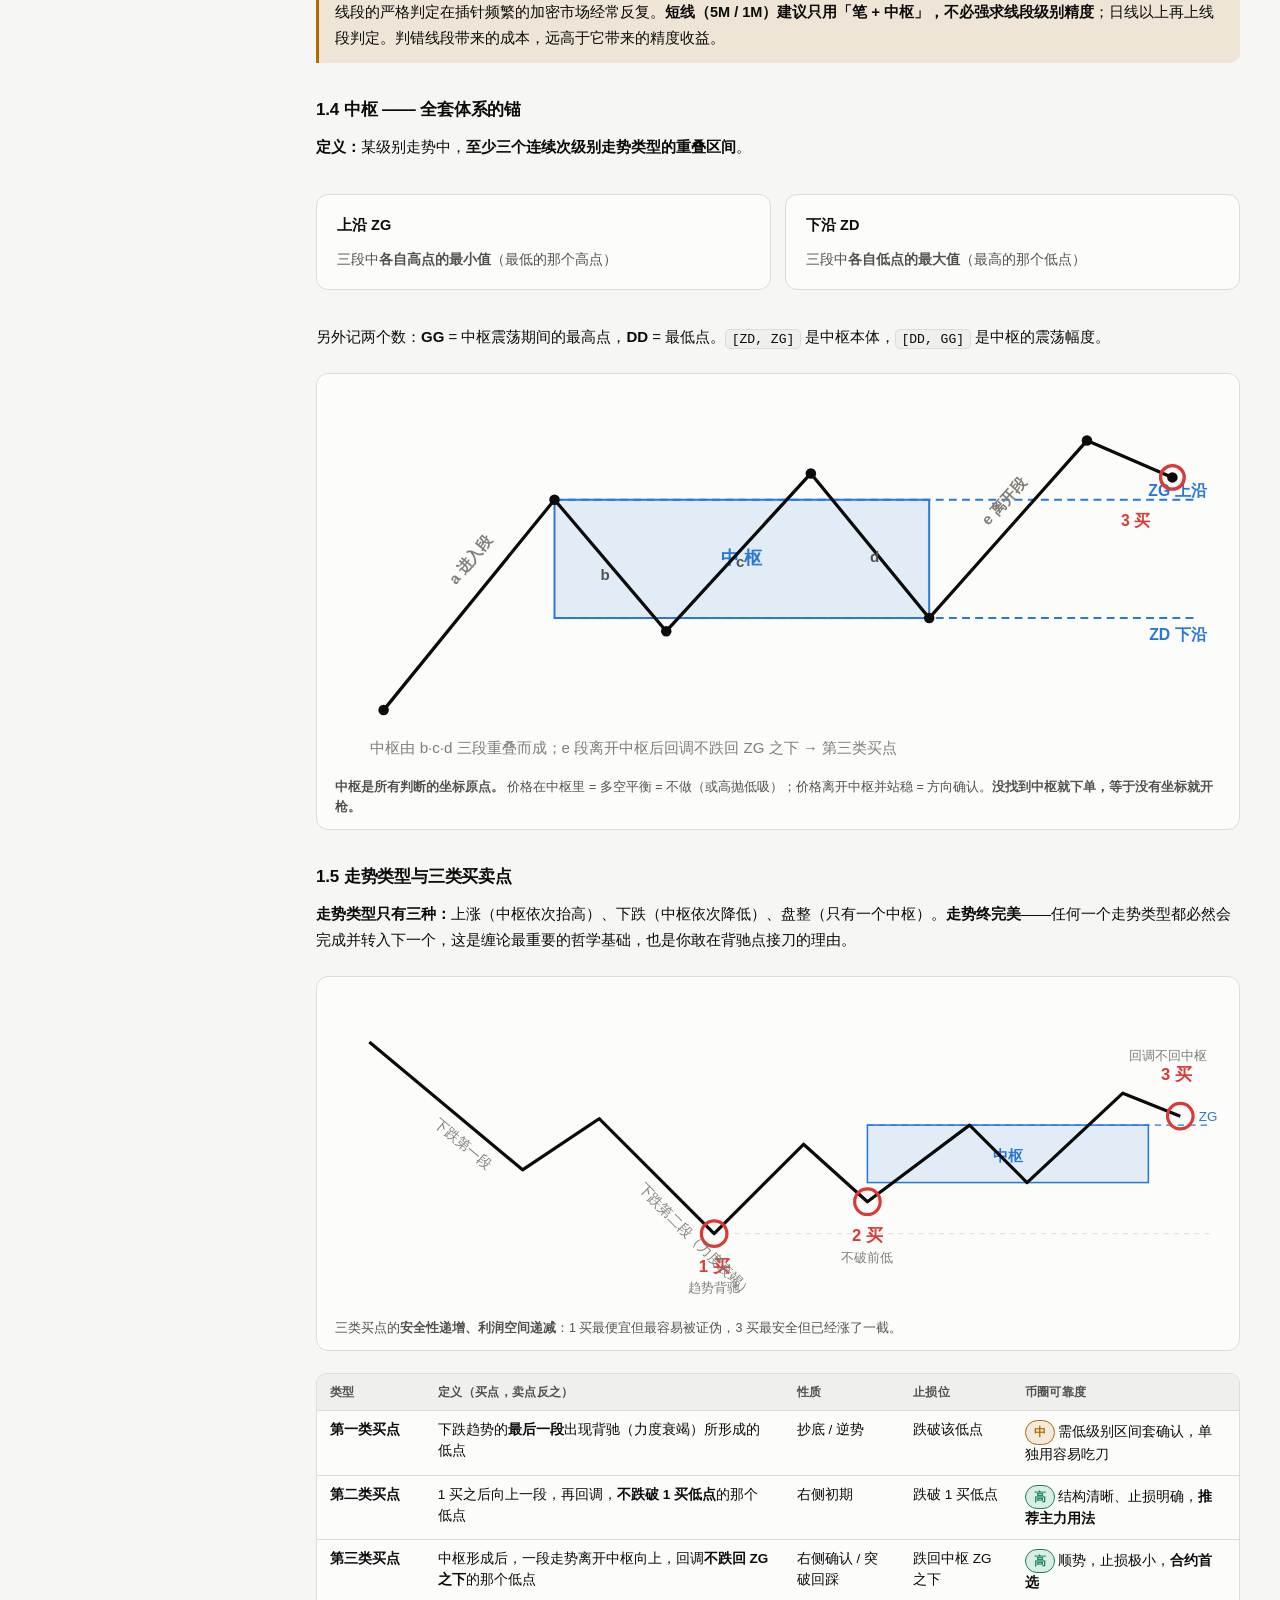
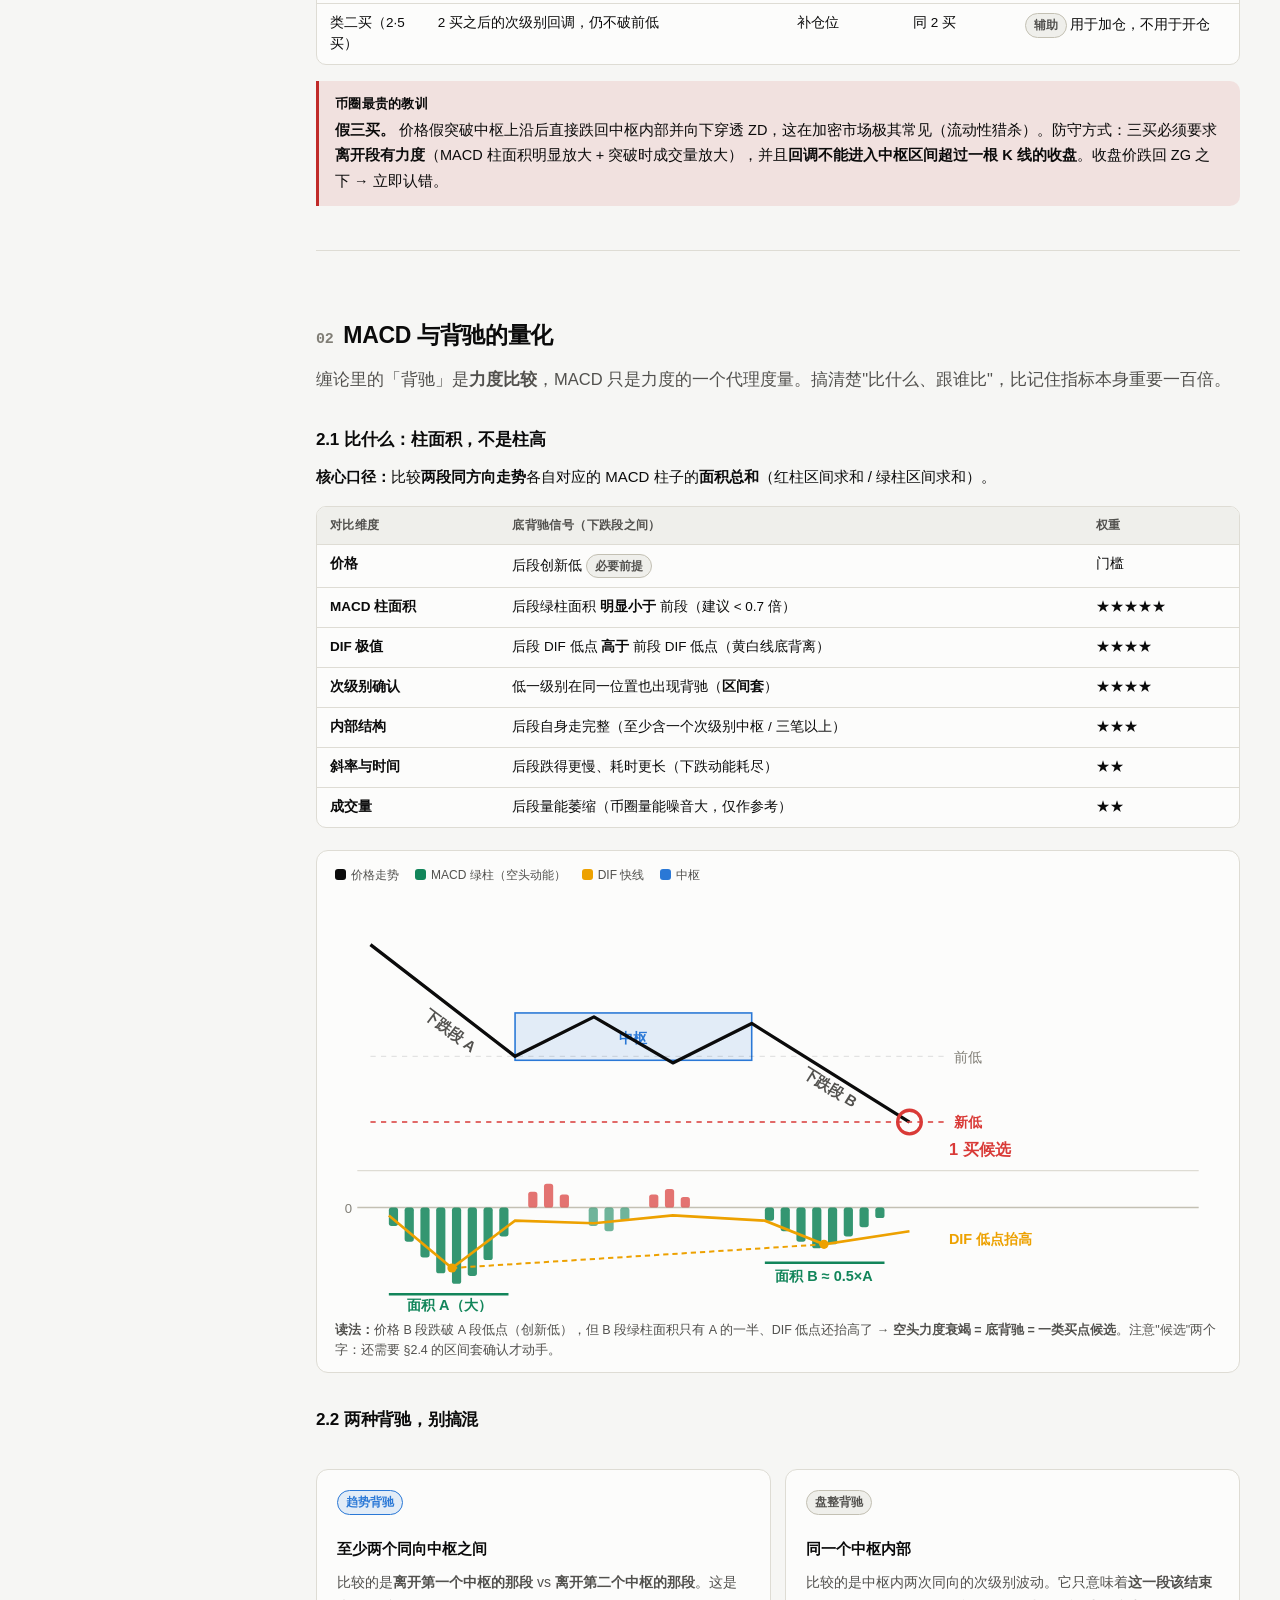
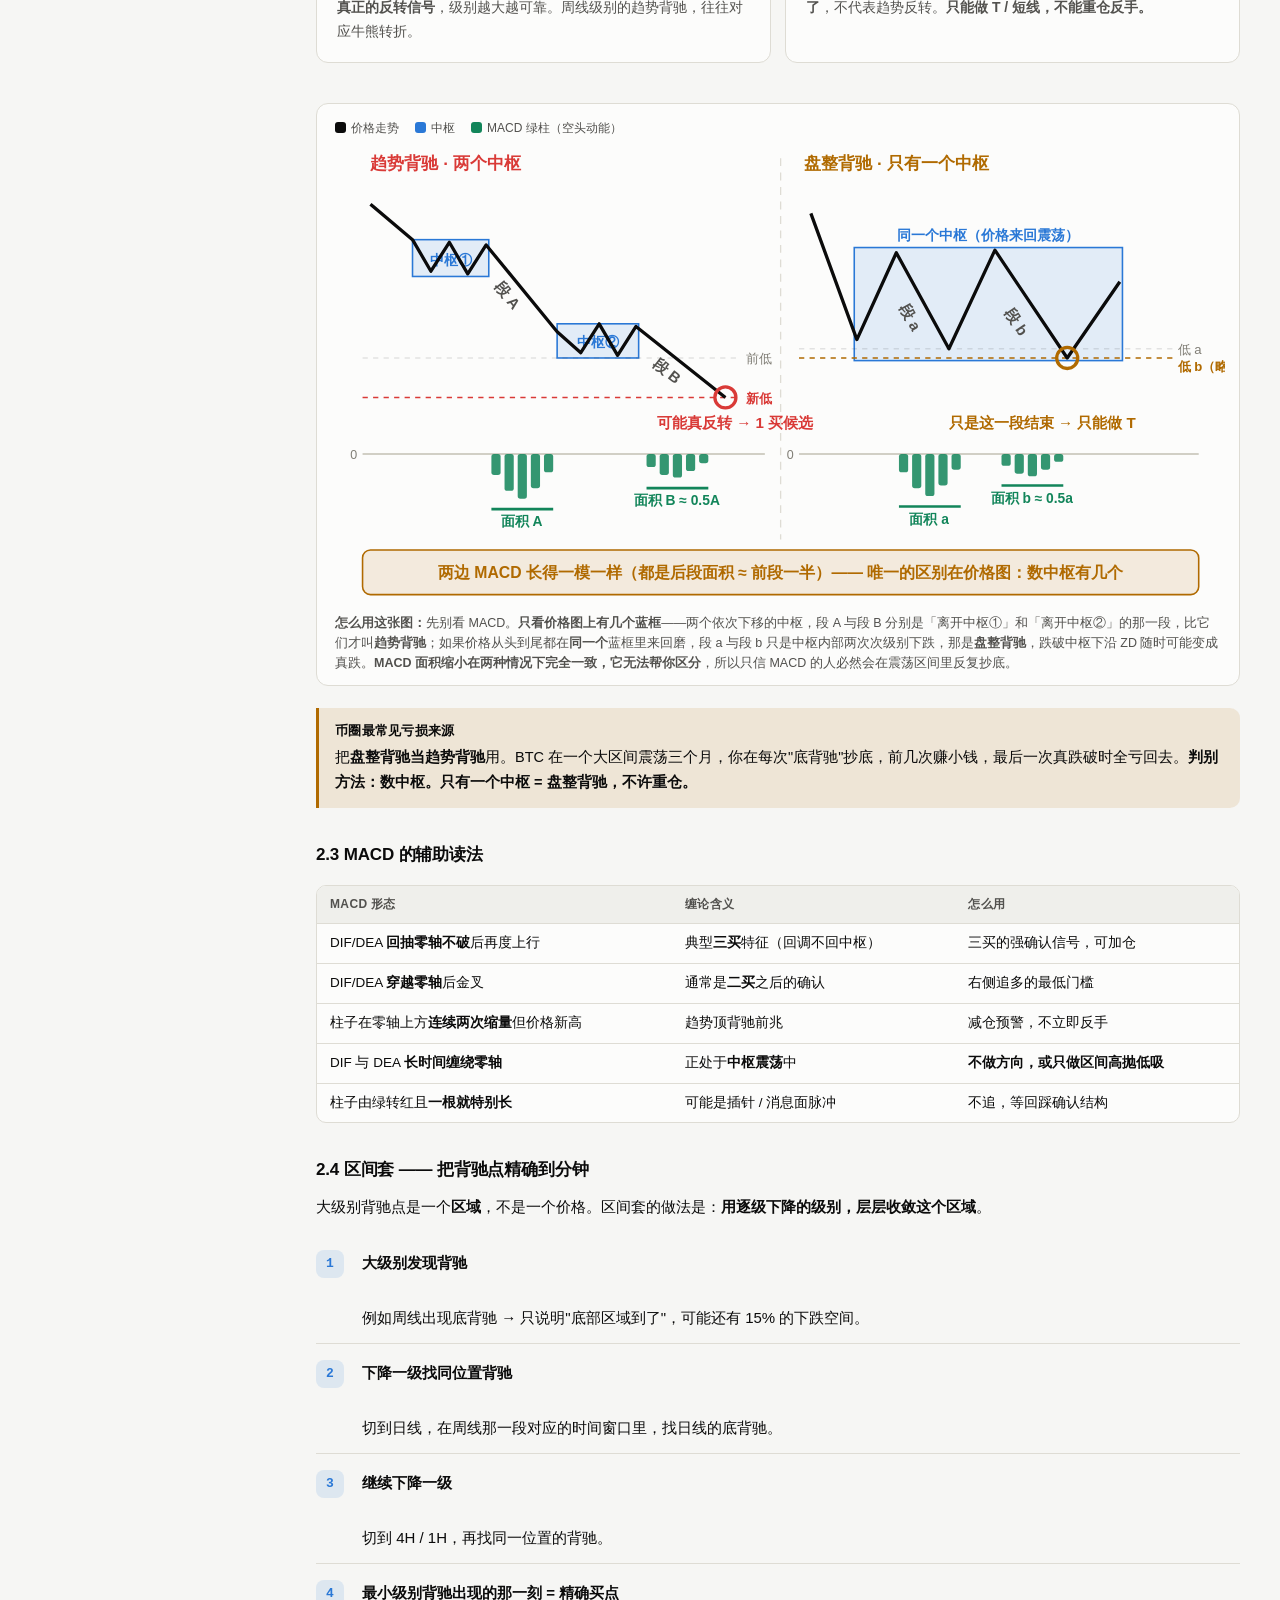
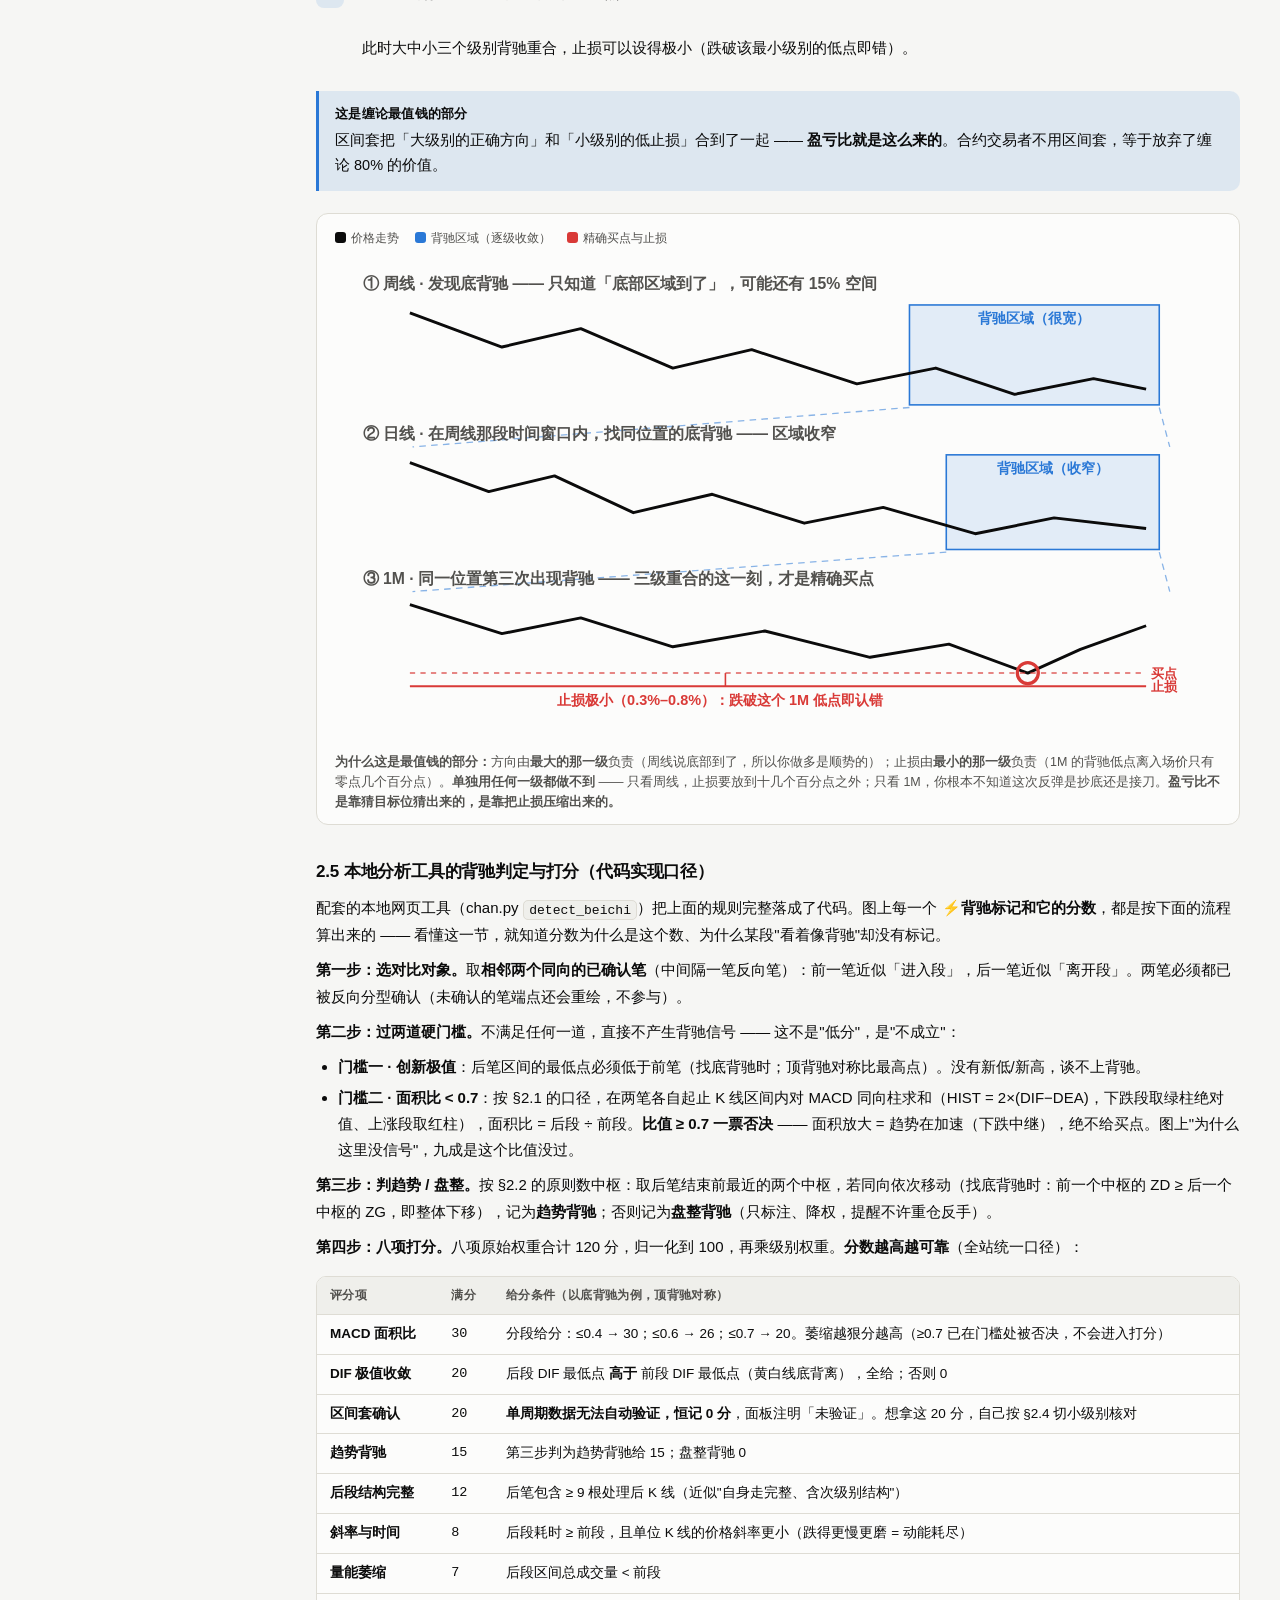
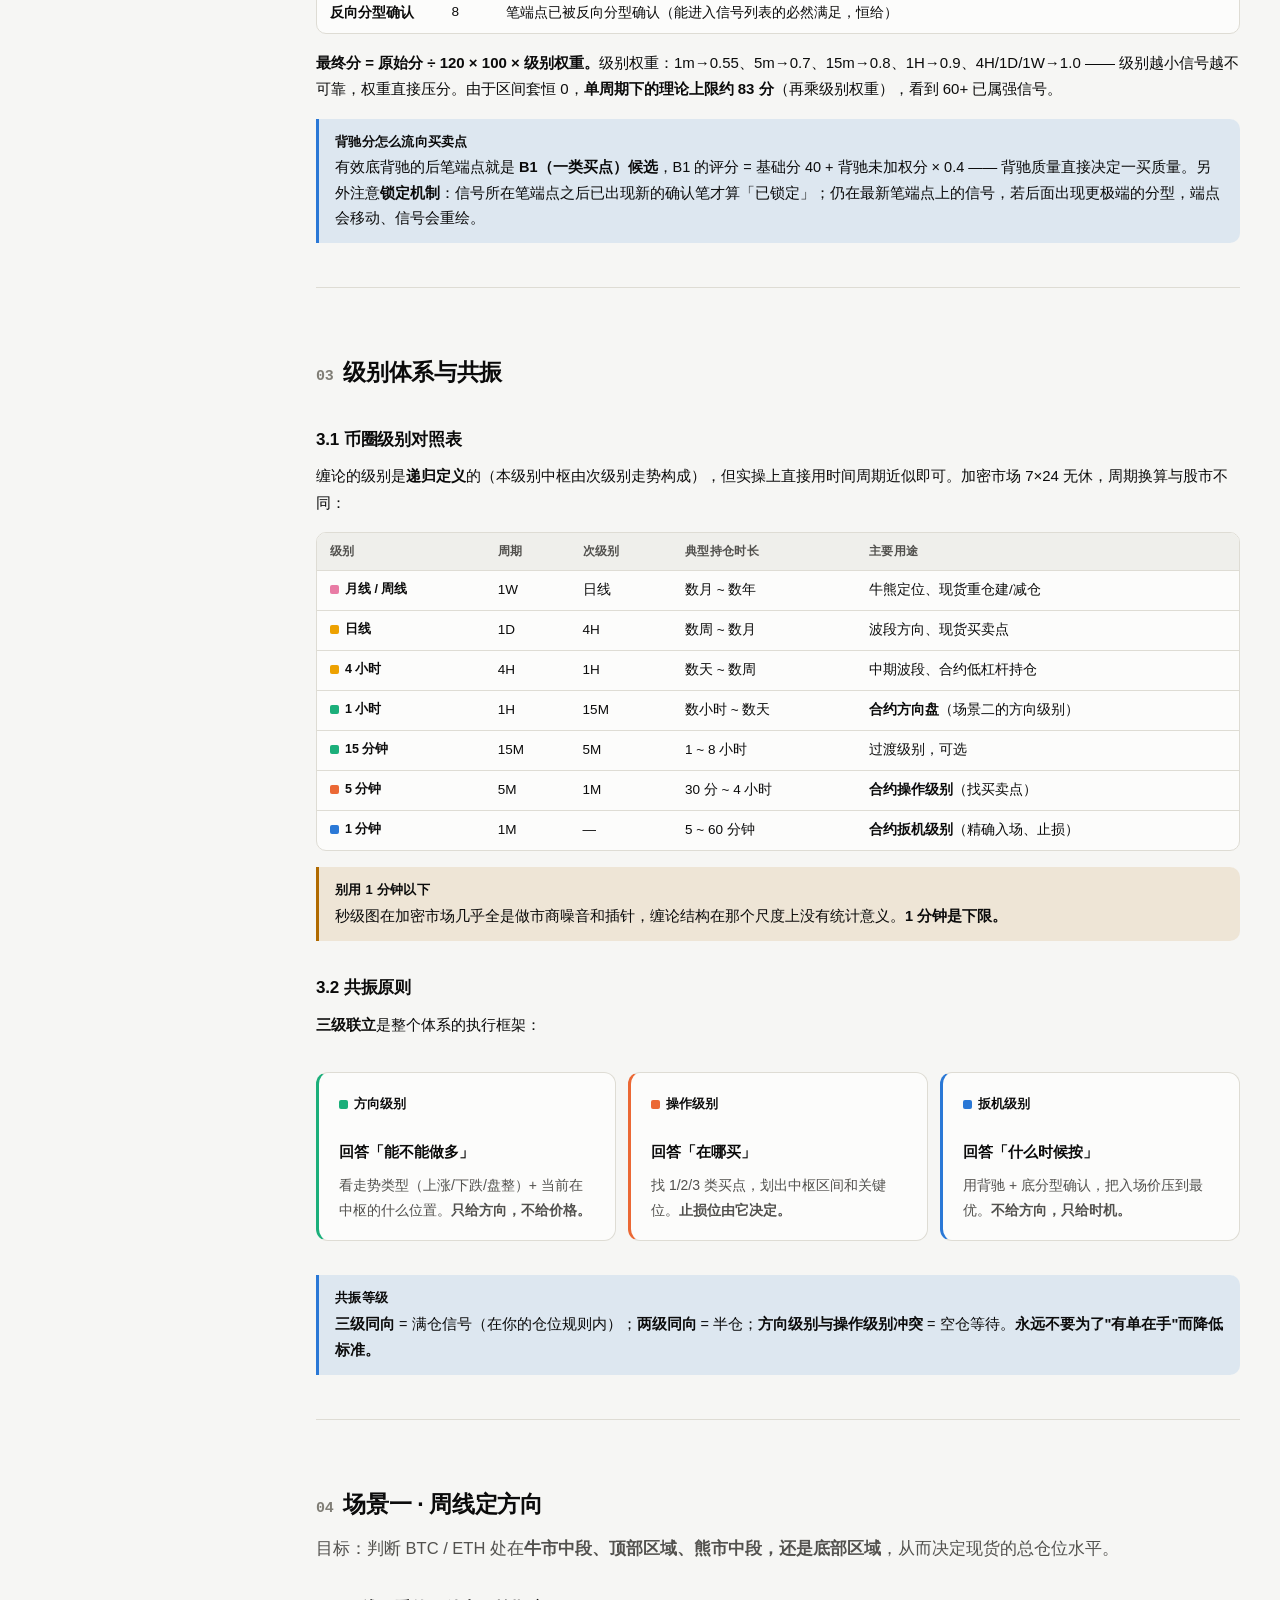
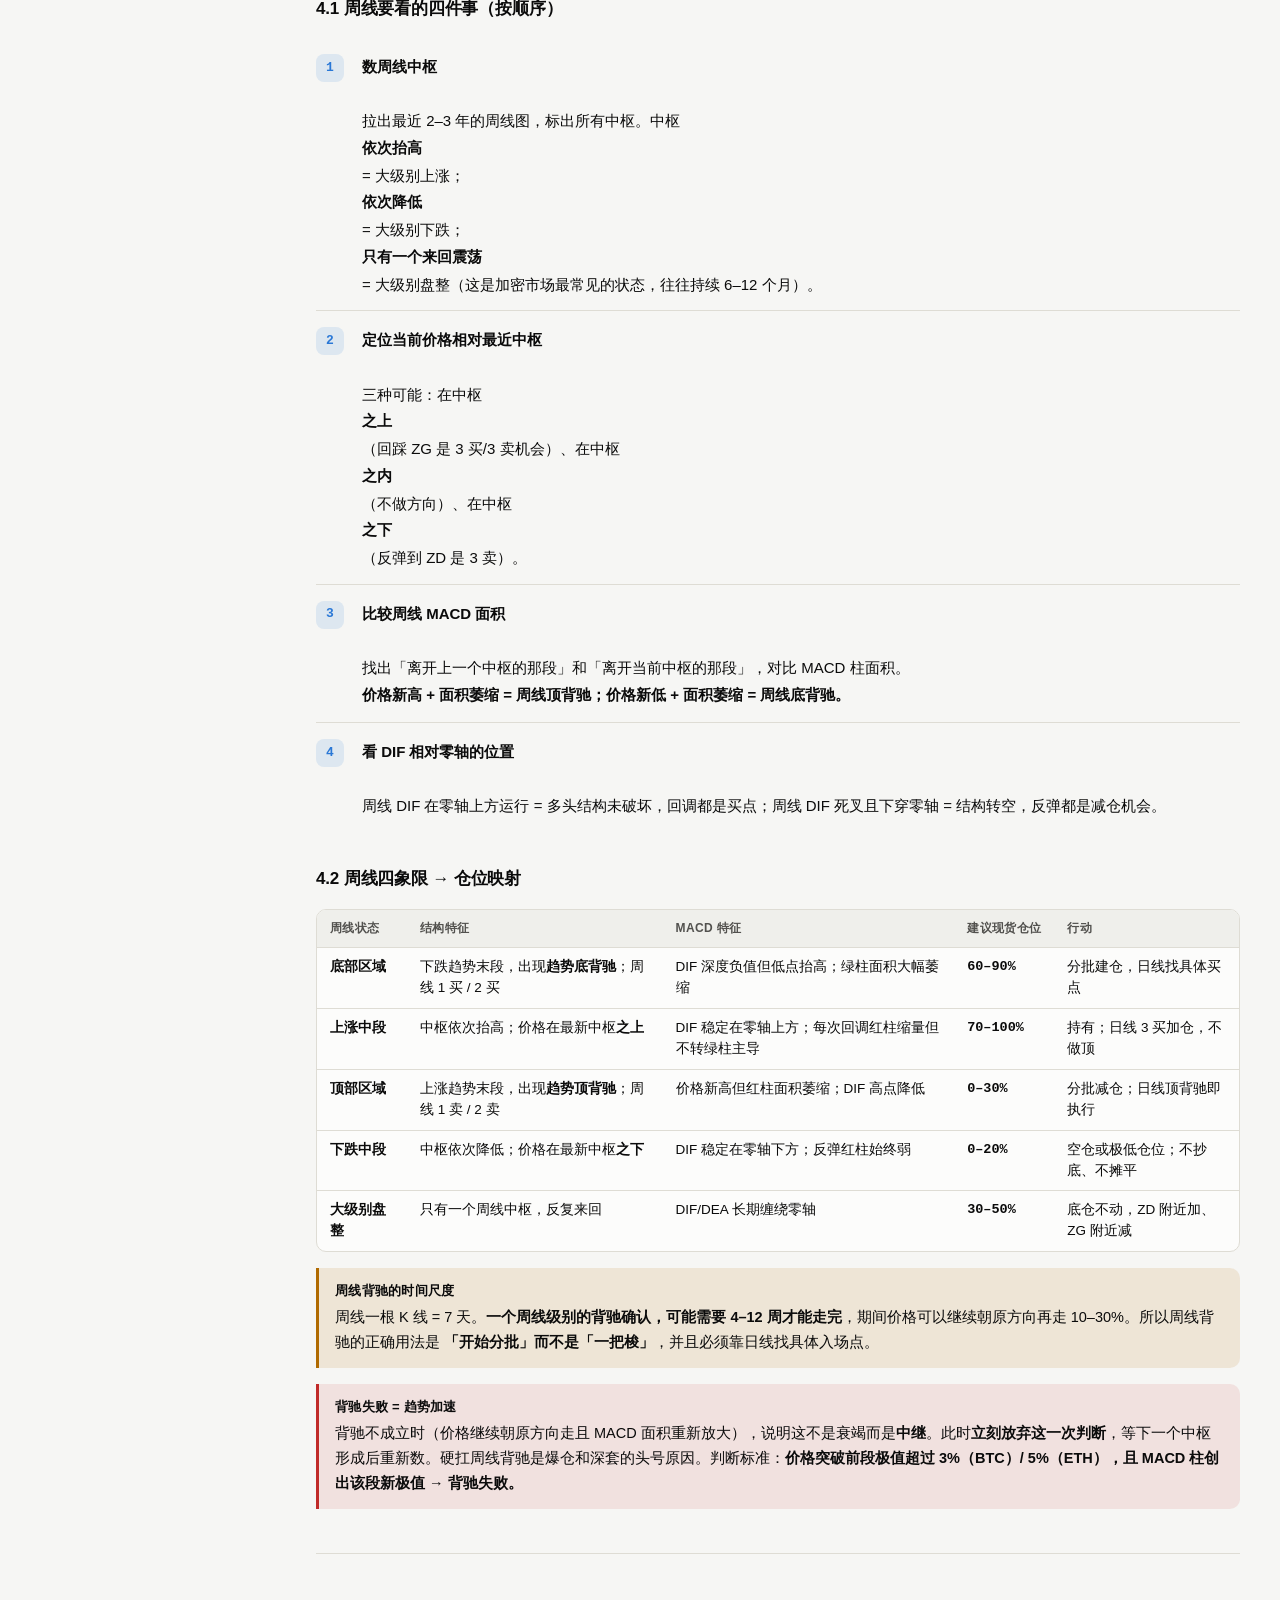
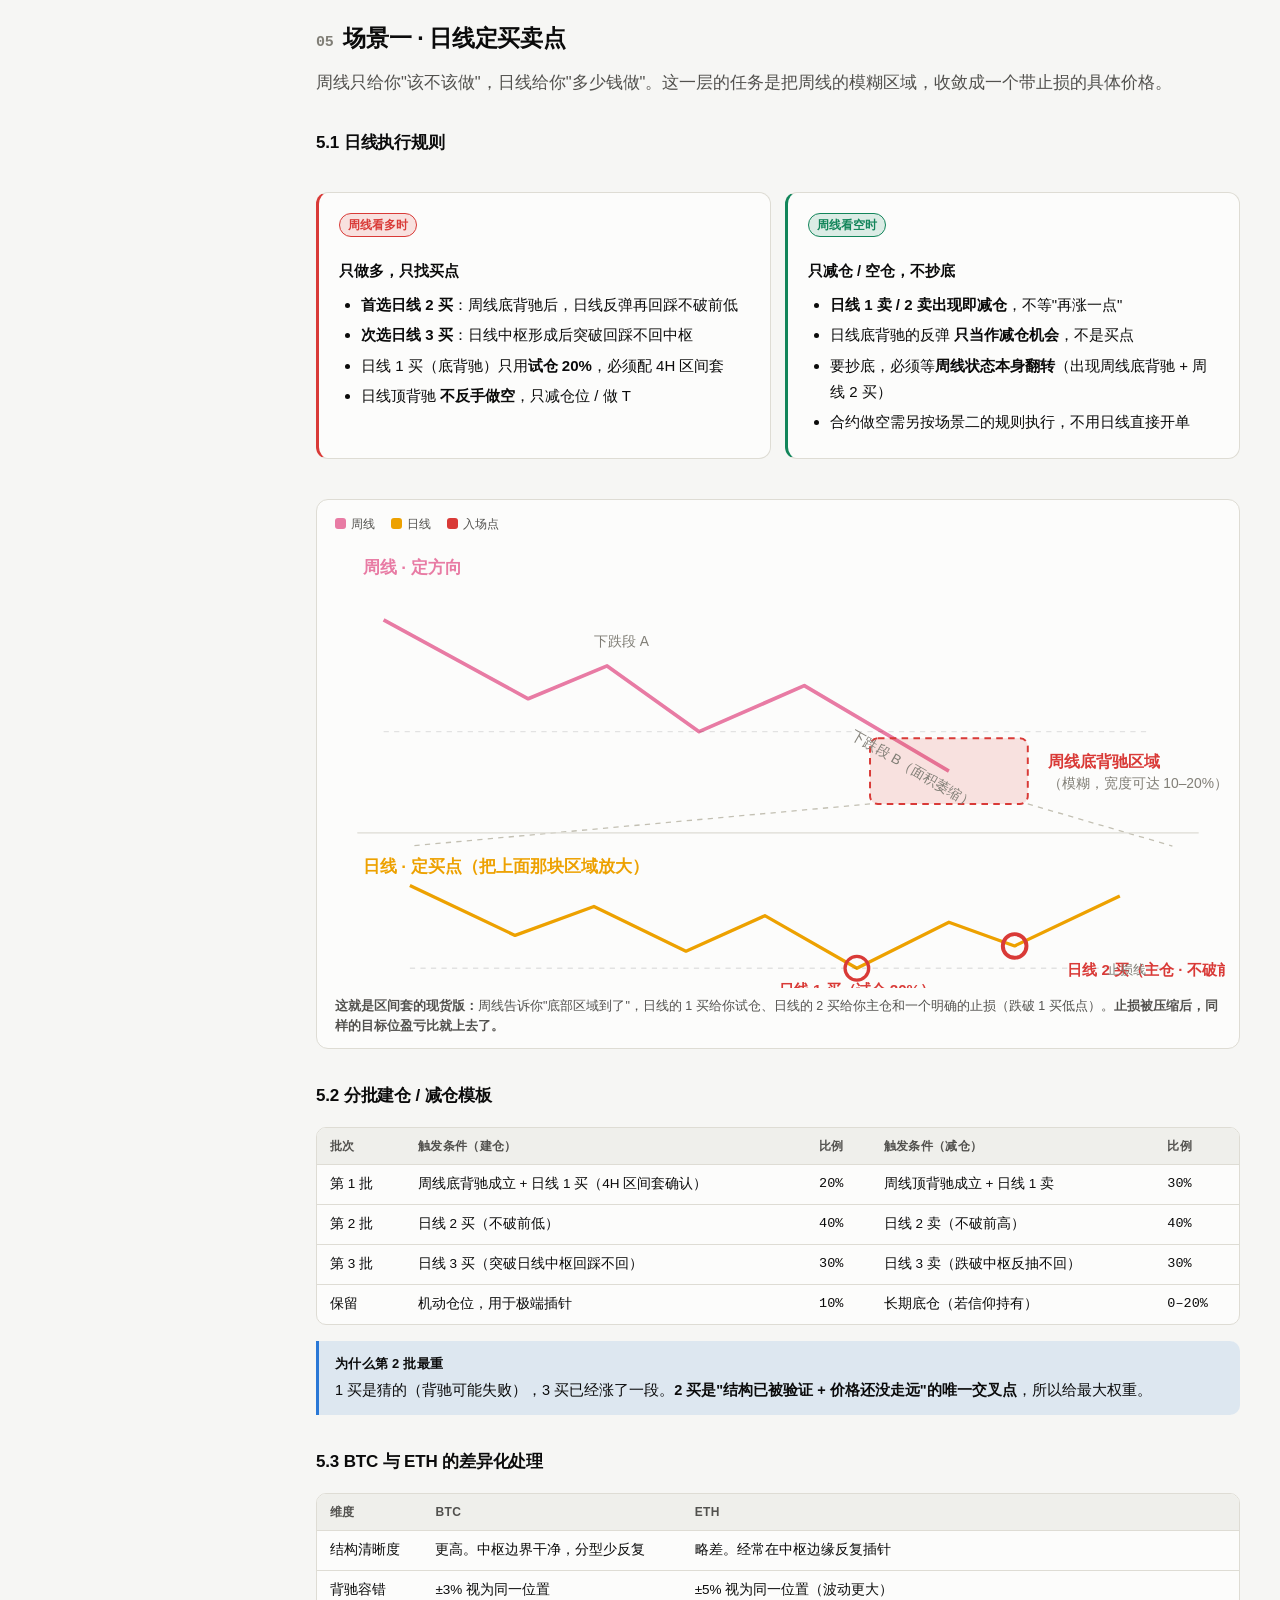
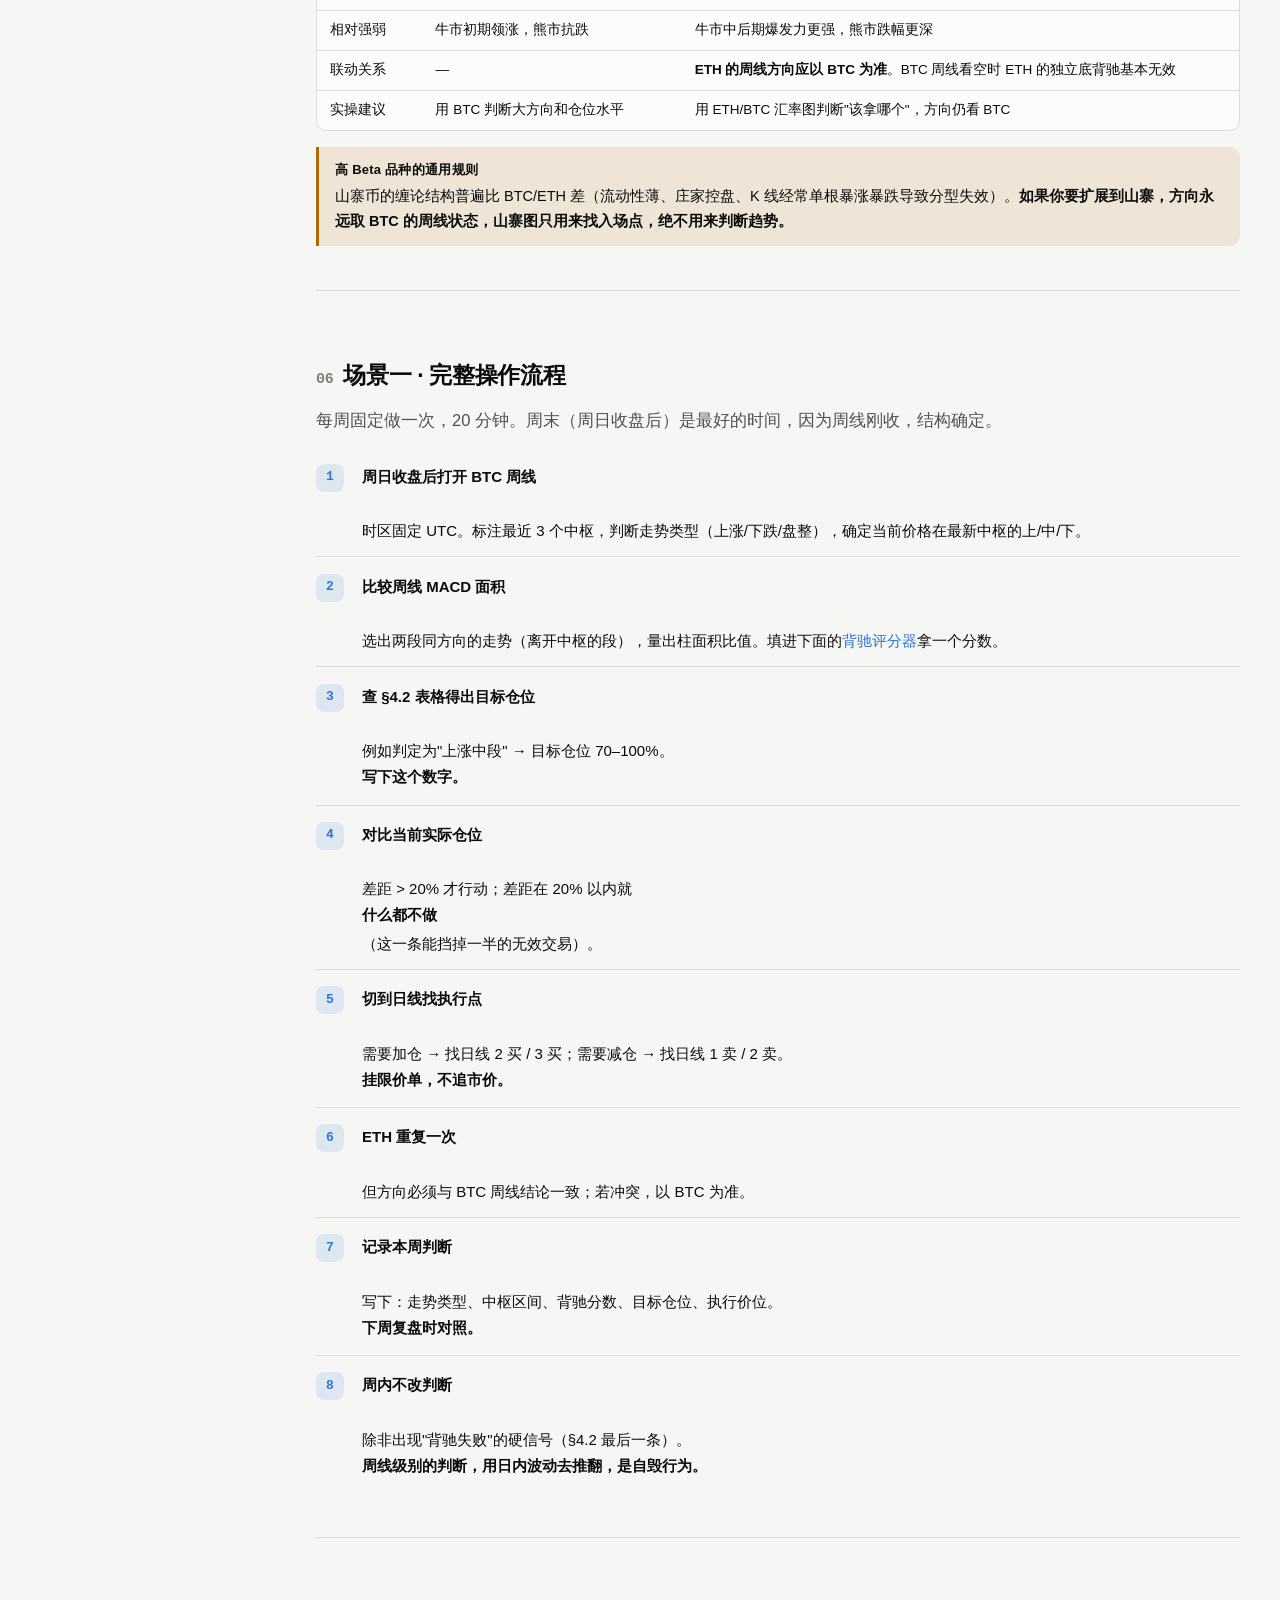
==== commit 649e12e8: "缠论背驰更新" ====
--- a/缠论MACD币圈实战手册.html
+++ b/缠论MACD币圈实战手册.html
@@ -774,6 +774,45 @@
   区间套把「大级别的正确方向」和「小级别的低止损」合到了一起 —— <b>盈亏比就是这么来的</b>。合约交易者不用区间套，等于放弃了缠论 80% 的价值。
 </div>
 
+<figure>
+  <div class="legend"><span><i style="background:var(--text-1)"></i>价格走势</span><span><i style="background:var(--accent)"></i>背驰区域（逐级收敛）</span><span><i style="background:var(--up)"></i>精确买点与止损</span></div>
+  <svg viewBox="0 0 680 372" role="img" aria-label="区间套示意：周线到日线到1M，背驰区域逐级收窄">
+    <!-- ① 周线 -->
+    <text x="24" y="26" fill="var(--text-2)" font-size="12" font-weight="700">① 周线 · 发现底背驰 —— 只知道「底部区域到了」，可能还有 15% 空间</text>
+    <rect x="440" y="38" width="190" height="76" fill="var(--accent-soft)" stroke="var(--accent)" stroke-width="1.2"/>
+    <polyline points="60,44 130,70 190,56 260,86 320,72 400,98 460,86 520,106 580,94 620,102"
+              fill="none" stroke="var(--text-1)" stroke-width="2.2" stroke-linejoin="round"/>
+    <text x="535" y="52" fill="var(--accent)" font-size="10.5" font-weight="700" text-anchor="middle">背驰区域（很宽）</text>
+    <line x1="440" y1="116" x2="62" y2="146" stroke="var(--accent)" stroke-dasharray="5 4" opacity=".55"/>
+    <line x1="630" y1="116" x2="638" y2="146" stroke="var(--accent)" stroke-dasharray="5 4" opacity=".55"/>
+
+    <!-- ② 日线 -->
+    <text x="24" y="140" fill="var(--text-2)" font-size="12" font-weight="700">② 日线 · 在周线那段时间窗口内，找同位置的底背驰 —— 区域收窄</text>
+    <rect x="468" y="152" width="162" height="72" fill="var(--accent-soft)" stroke="var(--accent)" stroke-width="1.2"/>
+    <polyline points="60,158 120,180 170,168 230,196 290,182 360,204 420,192 490,212 550,200 620,208"
+              fill="none" stroke="var(--text-1)" stroke-width="2.2" stroke-linejoin="round"/>
+    <text x="549" y="166" fill="var(--accent)" font-size="10.5" font-weight="700" text-anchor="middle">背驰区域（收窄）</text>
+    <line x1="468" y1="226" x2="62" y2="256" stroke="var(--accent)" stroke-dasharray="5 4" opacity=".55"/>
+    <line x1="630" y1="226" x2="638" y2="256" stroke="var(--accent)" stroke-dasharray="5 4" opacity=".55"/>
+
+    <!-- ③ 1M -->
+    <text x="24" y="250" fill="var(--text-2)" font-size="12" font-weight="700">③ 1M · 同一位置第三次出现背驰 —— 三级重合的这一刻，才是精确买点</text>
+    <polyline points="60,266 130,288 190,276 260,298 330,286 410,306 470,296 530,318 570,300 620,282"
+              fill="none" stroke="var(--text-1)" stroke-width="2.2" stroke-linejoin="round"/>
+    <circle cx="530" cy="318" r="8" fill="none" stroke="var(--up)" stroke-width="2.5"/>
+    <line x1="60" y1="318" x2="620" y2="318" stroke="var(--up)" stroke-dasharray="4 4" stroke-width="1.1" opacity=".8"/>
+    <line x1="60" y1="328" x2="620" y2="328" stroke="var(--up)" stroke-width="1.6"/>
+    <text x="624" y="322" fill="var(--up)" font-size="10" font-weight="600">买点</text>
+    <text x="624" y="332" fill="var(--up)" font-size="10" font-weight="600">止损</text>
+    <path d="M300,318 L300,328" stroke="var(--up)" stroke-width="1.2"/>
+    <text x="296" y="342" fill="var(--up)" font-size="11" font-weight="700" text-anchor="middle">止损极小（0.3%–0.8%）：跌破这个 1M 低点即认错</text>
+
+    <!-- 底部结论 -->
+    <rect x="24" y="352" width="636" height="0.1" fill="none"/>
+  </svg>
+  <figcaption><b>为什么这是最值钱的部分：</b>方向由<b>最大的那一级</b>负责（周线说底部到了，所以你做多是顺势的）；止损由<b>最小的那一级</b>负责（1M 的背驰低点离入场价只有零点几个百分点）。<b>单独用任何一级都做不到</b> —— 只看周线，止损要放到十几个百分点之外；只看 1M，你根本不知道这次反弹是抄底还是接刀。<b>盈亏比不是靠猜目标位猜出来的，是靠把止损压缩出来的。</b></figcaption>
+</figure>
+
 <h3 id="s2-5">2.5 本地分析工具的背驰判定与打分（代码实现口径）</h3>
 <p>配套的本地网页工具（chan.py <code>detect_beichi</code>）把上面的规则完整落成了代码。图上每一个 <b>⚡背驰标记和它的分数</b>，都是按下面的流程算出来的 —— 看懂这一节，就知道分数为什么是这个数、为什么某段"看着像背驰"却没有标记。</p>
 
@@ -1180,6 +1219,52 @@
   ③ <b>止损触发后当天不许在同一方向再开单</b>，除非出现全新的、更高级别的结构信号。连续在同一位置被打两次 = 你读错了结构。
 </div>
 
+<figure>
+  <div class="legend"><span><i style="background:var(--text-1)"></i>价格（5M）</span><span><i style="background:var(--accent)"></i>5M 中枢</span><span><i style="background:var(--up)"></i>止损候选位</span><span><i style="background:var(--text-3)"></i>时间止损</span></div>
+  <svg viewBox="0 0 680 300" role="img" aria-label="三种止损方案在同一结构上的位置对照">
+    <!-- 5M 中枢 -->
+    <rect x="120" y="130" width="200" height="65" fill="var(--accent-soft)" stroke="var(--accent)" stroke-width="1.2"/>
+    <text x="220" y="167" fill="var(--accent)" font-size="11" font-weight="700" text-anchor="middle">5M 中枢</text>
+    <line x1="40" y1="130" x2="540" y2="130" stroke="var(--accent)" stroke-dasharray="4 4" stroke-width="1"/>
+    <line x1="40" y1="195" x2="540" y2="195" stroke="var(--accent)" stroke-dasharray="4 4" stroke-width="1"/>
+    <text x="36" y="134" fill="var(--accent)" font-size="10.5" font-weight="700" text-anchor="end">ZG</text>
+    <text x="36" y="199" fill="var(--accent)" font-size="10.5" font-weight="700" text-anchor="end">ZD</text>
+
+    <!-- 价格 -->
+    <polyline points="42,215 120,165 165,190 210,145 255,188 300,150 320,136 385,88 450,124 500,86 540,62"
+              fill="none" stroke="var(--text-1)" stroke-width="2.5" stroke-linejoin="round"/>
+    <circle cx="450" cy="124" r="7" fill="none" stroke="var(--up)" stroke-width="2.2"/>
+    <path d="M468,112 l6,10 l-12,0 z" fill="var(--up)"/>
+    <text x="476" y="108" fill="var(--up)" font-size="11" font-weight="700">开多</text>
+    <text x="352" y="104" fill="var(--text-2)" font-size="10.5" font-weight="600">离开段</text>
+    <text x="404" y="122" fill="var(--text-2)" font-size="10.5" font-weight="600">回踩不破 ZG</text>
+
+    <!-- 止损候选 ① 结构止损 -->
+    <line x1="40" y1="134" x2="540" y2="134" stroke="var(--up)" stroke-width="1.6" stroke-dasharray="7 3"/>
+    <text x="546" y="124" fill="var(--up)" font-size="10.5" font-weight="700">① 结构止损（首选）</text>
+    <text x="546" y="137" fill="var(--text-3)" font-size="10">1M 背驰低点 −0.15~0.3%</text>
+
+    <!-- 止损候选 ② 中枢止损 -->
+    <line x1="40" y1="205" x2="540" y2="205" stroke="var(--up)" stroke-width="1.6" stroke-dasharray="7 3"/>
+    <text x="546" y="202" fill="var(--up)" font-size="10.5" font-weight="700">② 中枢止损</text>
+    <text x="546" y="215" fill="var(--text-3)" font-size="10">ZD 下方 0.2%</text>
+
+    <!-- ③ 时间止损 -->
+    <line x1="516" y1="46" x2="516" y2="232" stroke="var(--text-3)" stroke-dasharray="3 4"/>
+    <text x="512" y="244" fill="var(--text-3)" font-size="10" text-anchor="end">③ 时间止损：入场后 12 根 5M（1 小时）仍未启动 → 无条件离场</text>
+
+    <!-- 取更低者 -->
+    <path d="M92,138 L92,201" stroke="var(--up)" stroke-width="1.4" marker-start="none"/>
+    <path d="M88,197 l4,8 l4,-8 z" fill="var(--up)"/>
+    <text x="100" y="176" fill="var(--up)" font-size="11" font-weight="700">取更低者</text>
+
+    <!-- 底部结论 -->
+    <rect x="24" y="258" width="636" height="32" rx="6" fill="var(--warn-soft)" stroke="var(--warn)" stroke-width="1.2"/>
+    <text x="342" y="278" fill="var(--warn)" font-size="12" font-weight="700" text-anchor="middle">§8.3 的 min(1M背驰低点×0.997, P_zg×0.998) 就是这个意思：两条都算出来，用更低的那条</text>
+  </svg>
+  <figcaption><b>为什么"取最保守"不是胆小：</b>①②是<b>两种不同的错法</b>——跌破 1M 背驰低点，说明你这个「扳机」按错了；跌破中枢 ZD，说明整个<b>结构前提</b>没了。前者可能只是插针，后者才是真的读错。所以在两者都适用时取更低的那条，是为了不被「对的判断 + 错的止损位」洗掉。③是纯粹的机会成本控制：<b>结构没被破坏，但也没启动</b>，说明你入场太早，把钱和注意力还给市场。</figcaption>
+</figure>
+
 <h3 id="s8-2">8.2 止盈：分级出场</h3>
 <ol class="steps">
   <li><b>第一目标：前一个 5M 中枢的对侧 / 最近的前高</b><br>到达即平 <b>40%</b>，同时把剩余仓位的止损<b>移到成本价</b>（此单变成无风险）。</li>
@@ -1190,6 +1275,47 @@
 <div class="callout">
   <span class="t">为什么第一目标就要平 40%</span>
   加密市场的假突破和回抽极其频繁。<b>先落袋一部分 + 止损移到成本，把「可能亏」变成「最差打平」</b>，这样你的心态才允许后面 60% 的仓位真正拿住趋势。绝大多数人拿不住盈利单，不是因为不懂结构，是因为怕回吐。</div>
+
+<figure>
+  <div class="legend"><span><i style="background:var(--text-1)"></i>价格</span><span><i style="background:var(--accent)"></i>1H 中枢（方向前提）</span><span><i style="background:var(--up)"></i>分级止盈位 / 止损</span></div>
+  <svg viewBox="0 0 680 320" role="img" aria-label="分级止盈示意：40/30/30 三级出场与止损上移">
+    <!-- 1H 中枢：方向前提 -->
+    <rect x="40" y="240" width="500" height="50" fill="var(--accent-soft)" stroke="var(--accent)" stroke-width="1.2"/>
+    <text x="290" y="261" fill="var(--accent)" font-size="11" font-weight="700" text-anchor="middle">1H 中枢（做多的前提：价格在其上方）</text>
+    <text x="290" y="277" fill="var(--accent)" font-size="10" text-anchor="middle">收盘跌回中枢内部 = 前提消失 → 不管盈亏、无条件全平</text>
+
+    <!-- 三级止盈位 -->
+    <line x1="40" y1="180" x2="540" y2="180" stroke="var(--up)" stroke-dasharray="6 4" stroke-width="1.2"/>
+    <line x1="40" y1="145" x2="540" y2="145" stroke="var(--up)" stroke-dasharray="6 4" stroke-width="1.2"/>
+    <line x1="40" y1="110" x2="540" y2="110" stroke="var(--up)" stroke-dasharray="6 4" stroke-width="1.2"/>
+    <text x="546" y="184" fill="var(--up)" font-size="10.5" font-weight="700">目标① 前高：平 40%</text>
+    <text x="546" y="196" fill="var(--text-3)" font-size="10">同时止损 → 成本价</text>
+    <text x="546" y="149" fill="var(--up)" font-size="10.5" font-weight="700">目标② 1M 顶背驰：平 30%</text>
+    <text x="546" y="114" fill="var(--up)" font-size="10.5" font-weight="700">目标③ 5M 顶背驰：平 30%</text>
+    <text x="546" y="126" fill="var(--text-3)" font-size="10">本单结束</text>
+
+    <!-- 价格路径 -->
+    <polyline points="48,246 85,228 115,205 140,215 175,180 205,196 245,145 275,162 320,110 355,132 395,142"
+              fill="none" stroke="var(--text-1)" stroke-width="2.5" stroke-linejoin="round"/>
+    <path d="M85,222 l6,10 l-12,0 z" fill="var(--up)"/>
+    <text x="98" y="224" fill="var(--up)" font-size="11" font-weight="700">开多</text>
+    <circle cx="175" cy="180" r="7" fill="none" stroke="var(--up)" stroke-width="2.2"/>
+    <text x="175" y="167" fill="var(--up)" font-size="10.5" font-weight="700" text-anchor="middle">平 40%</text>
+    <circle cx="245" cy="145" r="7" fill="none" stroke="var(--up)" stroke-width="2.2"/>
+    <text x="245" y="132" fill="var(--up)" font-size="10.5" font-weight="700" text-anchor="middle">平 30%</text>
+    <circle cx="320" cy="110" r="7" fill="none" stroke="var(--up)" stroke-width="2.2"/>
+    <text x="320" y="97" fill="var(--up)" font-size="10.5" font-weight="700" text-anchor="middle">平 30%</text>
+
+    <!-- 止损轨迹：初始 → 触发目标① 后上移到成本 -->
+    <line x1="55" y1="252" x2="175" y2="252" stroke="var(--up)" stroke-width="1.8"/>
+    <text x="58" y="264" fill="var(--text-3)" font-size="10">初始止损（§8.1 取最保守）</text>
+    <path d="M175,252 L175,232" stroke="var(--up)" stroke-width="1.4"/>
+    <path d="M171,236 l4,-8 l4,8 z" fill="var(--up)"/>
+    <line x1="175" y1="230" x2="395" y2="230" stroke="var(--up)" stroke-width="1.8" stroke-dasharray="2 3"/>
+    <text x="240" y="224" fill="var(--up)" font-size="10" font-weight="600">止损上移到成本 → 此单最差打平</text>
+  </svg>
+  <figcaption><b>为什么是 40/30/30 而不是一把全平或死拿：</b>目标①落袋 40% 并把止损移到成本，此后这笔单<b>数学上不可能再亏</b>——这是你能拿住剩余 60% 的心理前提。目标②的 1M 顶背驰只说明「这一小段涨完了」（§2.2 的盘整背驰逻辑），所以只减不清；目标③的 5M 顶背驰才说明本级别走势到头。<b>唯一凌驾于三个目标之上的是底部那个蓝框</b>：收盘跌回 1H 中枢，方向前提没了，三个目标全部作废，直接清仓。</figcaption>
+</figure>
 
 <h3 id="s8-3">8.3 完整交易剧本（做多示例）</h3>
 <div class="card">
@@ -1258,6 +1384,60 @@
   <li><b>避开高波动时段开新仓</b>：CPI/FOMC 公布、大额清算集中时段、周末流动性枯竭期。</li>
   <li><b>不要在资金费率极端时逆向持仓过结算</b>：资金费率大幅为正 = 多头拥挤，插针洗多的动机很强。</li>
 </ul>
+
+<figure>
+  <div class="legend"><span><i style="background:var(--up)"></i>阳线</span><span><i style="background:var(--down)"></i>阴线</span><span><i style="background:var(--warn)"></i>流动性猎杀区</span><span><i style="background:var(--up)"></i>止损位对比</span></div>
+  <svg viewBox="0 0 680 310" role="img" aria-label="插针防护：止损放在前低下方1tick会被扫，多留0.15-0.3%可以躲过针尖">
+    <!-- 前低 -->
+    <line x1="150" y1="198" x2="620" y2="198" stroke="var(--grid)" stroke-dasharray="4 4"/>
+    <text x="624" y="202" fill="var(--text-3)" font-size="10">前低 / 整数关口</text>
+
+    <!-- 流动性猎杀区 -->
+    <rect x="40" y="198" width="500" height="30" fill="var(--warn-soft)" stroke="var(--warn)" stroke-width="1" stroke-dasharray="5 3"/>
+    <text x="60" y="217" fill="var(--warn)" font-size="10.5" font-weight="700">流动性猎杀区：所有人都把止损放在「明显位置」下面一点点，针就扎到这里</text>
+
+    <!-- K 线：下跌 → 插针 → 收复 -->
+    <!-- 阴线下跌段 -->
+    <line x1="69" y1="70" x2="69" y2="120" stroke="var(--down)" stroke-width="1.5"/>
+    <rect x="60" y="78" width="18" height="34" fill="var(--down)"/>
+    <line x1="104" y1="98" x2="104" y2="148" stroke="var(--down)" stroke-width="1.5"/>
+    <rect x="95" y="104" width="18" height="36" fill="var(--down)"/>
+    <line x1="139" y1="126" x2="139" y2="176" stroke="var(--down)" stroke-width="1.5"/>
+    <rect x="130" y="132" width="18" height="36" fill="var(--down)"/>
+    <line x1="174" y1="156" x2="174" y2="198" stroke="var(--down)" stroke-width="1.5"/>
+    <rect x="165" y="160" width="18" height="32" fill="var(--down)"/>
+    <!-- 小幅反抽 -->
+    <line x1="209" y1="168" x2="209" y2="196" stroke="var(--up)" stroke-width="1.5"/>
+    <rect x="200" y="172" width="18" height="18" fill="var(--up)"/>
+    <!-- 插针：小实体 + 超长下影，针尖扎进猎杀区 -->
+    <line x1="244" y1="176" x2="244" y2="224" stroke="var(--up)" stroke-width="1.5"/>
+    <rect x="235" y="180" width="18" height="14" fill="var(--up)"/>
+    <text x="244" y="240" fill="var(--warn)" font-size="10.5" font-weight="700" text-anchor="middle">针尖</text>
+    <!-- 收复上涨 -->
+    <line x1="279" y1="140" x2="279" y2="190" stroke="var(--up)" stroke-width="1.5"/>
+    <rect x="270" y="146" width="18" height="38" fill="var(--up)"/>
+    <line x1="314" y1="108" x2="314" y2="158" stroke="var(--up)" stroke-width="1.5"/>
+    <rect x="305" y="114" width="18" height="38" fill="var(--up)"/>
+    <line x1="349" y1="78" x2="349" y2="128" stroke="var(--up)" stroke-width="1.5"/>
+    <rect x="340" y="84" width="18" height="38" fill="var(--up)"/>
+
+    <!-- 错误止损 -->
+    <line x1="40" y1="206" x2="540" y2="206" stroke="var(--down)" stroke-width="1.6" stroke-dasharray="7 3"/>
+    <path d="M424,200 l12,12 M436,200 l-12,12" stroke="var(--down)" stroke-width="2.2"/>
+    <text x="546" y="203" fill="var(--down)" font-size="10.5" font-weight="700">错误：前低下方 1 tick</text>
+    <text x="546" y="215" fill="var(--text-3)" font-size="10">被针扫掉，价格照涨</text>
+
+    <!-- 正确止损 -->
+    <line x1="40" y1="252" x2="540" y2="252" stroke="var(--up)" stroke-width="1.8"/>
+    <text x="546" y="249" fill="var(--up)" font-size="10.5" font-weight="700">正确：再往下留 0.15–0.3%</text>
+    <text x="546" y="261" fill="var(--text-3)" font-size="10">针尖够不到，仓位还在</text>
+
+    <!-- 底部结论 -->
+    <rect x="24" y="272" width="636" height="32" rx="6" fill="var(--warn-soft)" stroke="var(--warn)" stroke-width="1.2"/>
+    <text x="342" y="292" fill="var(--warn)" font-size="12" font-weight="700" text-anchor="middle">插针专扫「显而易见」的位置 —— 同样的结构判断，止损多留 0.2%，结局完全不同</text>
+  </svg>
+  <figcaption><b>这张图画的是同一笔交易的两种结局：</b>结构判断完全正确（前低守住、随后真涨），但把止损放在前低下方 1 tick 的人，被那根下影线扫出场后眼睁睁看着行情启动；多留了 0.15–0.3% 的人躲过针尖、吃到整段。配合上面第一条：<b>用止损限价单</b>，即使被扫也不会成交在针尖的极端价位。注意这不是「止损越远越好」——多留的量是针对插针深度的经验值，且要计入 §9.1 的仓位公式里（止损距离变大 = 仓位相应变小）。</figcaption>
+</figure>
 
 <hr>
 
@@ -1533,6 +1713,76 @@
   别凭感觉。用 <b>成交量 ÷ 20 周期均量</b> 这个比值：<b>&gt; 1.8 = 明显放量；1.2–1.8 = 温和放量；0.8–1.2 = 正常；&lt; 0.6 = 明显缩量</b>。TradingView 上给 Volume 加一条 MA(20) 就能直接看。
 </div>
 
+<figure>
+  <div class="legend"><span><i style="background:var(--text-1)"></i>价格</span><span><i style="background:var(--down)"></i>跌日成交量</span><span><i style="background:var(--up)"></i>涨日成交量</span><span><i style="background:var(--text-3)"></i>横盘成交量</span><span><i style="background:var(--accent)"></i>箱体（中枢）</span></div>
+  <svg viewBox="0 0 680 344" role="img" aria-label="一轮完整行情周期上的量价组合地图：同样的组合在不同位置含义相反">
+    <!-- 阶段标注 -->
+    <text x="96" y="48" fill="var(--text-2)" font-size="10.5" font-weight="600">① 跌+量增：恐慌，别接刀</text>
+    <text x="150" y="242" fill="var(--text-2)" font-size="10.5" font-weight="600" text-anchor="middle">② 跌+量缩：抛压衰竭</text>
+    <text x="256" y="162" fill="var(--accent)" font-size="10.5" font-weight="600" text-anchor="middle">③ 横盘+温和放量：吸筹箱体（中枢）</text>
+    <text x="360" y="100" fill="var(--up)" font-size="10.5" font-weight="700" text-anchor="middle">④ 涨+量增：真突破 → 3买</text>
+    <text x="415" y="164" fill="var(--text-2)" font-size="10.5" font-weight="600" text-anchor="middle">⑤ 回调量缩：健康</text>
+    <text x="484" y="84" fill="var(--down)" font-size="10.5" font-weight="700" text-anchor="middle">⑥ 高位天量滞涨：派发 → 1卖</text>
+
+    <!-- 吸筹箱体 -->
+    <rect x="183" y="172" width="147" height="38" fill="var(--accent-soft)" stroke="var(--accent)" stroke-width="1.2"/>
+
+    <!-- 价格 -->
+    <polyline points="40,55 70,95 100,140 128,168 150,188 172,202 185,200 200,178 215,205 232,180 248,204 264,178 280,203 296,180 312,202 328,182 352,150 375,118 400,142 420,112 435,120 452,105 468,118 486,102 505,116 524,100 545,112 575,140 610,175 638,195"
+              fill="none" stroke="var(--text-1)" stroke-width="2.2" stroke-linejoin="round"/>
+    <line x1="172" y1="202" x2="172" y2="224" stroke="var(--text-1)" stroke-width="1.5"/>
+
+    <!-- 20 周期均量参考线 -->
+    <line x1="40" y1="264" x2="640" y2="264" stroke="var(--text-3)" stroke-dasharray="5 4" stroke-width="1.1"/>
+    <text x="644" y="268" fill="var(--text-3)" font-size="9.5">20 周期均量</text>
+    <line x1="40" y1="290" x2="640" y2="290" stroke="var(--border-strong)" stroke-width="1"/>
+
+    <!-- ① 恐慌放量（跌，绿） -->
+    <g fill="var(--down)" opacity=".8">
+      <rect x="44" y="256" width="10" height="34"/><rect x="60" y="248" width="10" height="42"/>
+      <rect x="76" y="242" width="10" height="48"/><rect x="92" y="246" width="10" height="44"/>
+      <rect x="108" y="252" width="10" height="38"/><rect x="124" y="260" width="10" height="30"/>
+    </g>
+    <!-- ② 缩量末跌 -->
+    <g fill="var(--down)" opacity=".45">
+      <rect x="142" y="274" width="10" height="16"/><rect x="158" y="279" width="10" height="11"/><rect x="174" y="281" width="10" height="9"/>
+    </g>
+    <!-- ③ 温和放量（横盘，灰） -->
+    <g fill="var(--text-3)" opacity=".55">
+      <rect x="190" y="278" width="10" height="12"/><rect x="206" y="276" width="10" height="14"/>
+      <rect x="222" y="277" width="10" height="13"/><rect x="238" y="274" width="10" height="16"/>
+      <rect x="254" y="275" width="10" height="15"/><rect x="270" y="272" width="10" height="18"/>
+      <rect x="286" y="273" width="10" height="17"/><rect x="302" y="270" width="10" height="20"/>
+      <rect x="318" y="271" width="10" height="19"/>
+    </g>
+    <!-- ④ 放量突破（涨，红） -->
+    <g fill="var(--up)" opacity=".85">
+      <rect x="340" y="250" width="10" height="40"/><rect x="356" y="244" width="10" height="46"/><rect x="372" y="248" width="10" height="42"/>
+    </g>
+    <!-- ⑤ 缩量回调 -->
+    <g fill="var(--up)" opacity=".4">
+      <rect x="392" y="278" width="10" height="12"/><rect x="408" y="281" width="10" height="9"/>
+    </g>
+    <!-- ⑥ 高位天量（涨，红） -->
+    <g fill="var(--up)" opacity=".7">
+      <rect x="424" y="254" width="10" height="36"/><rect x="440" y="248" width="10" height="42"/>
+      <rect x="456" y="244" width="10" height="46"/><rect x="472" y="246" width="10" height="44"/>
+      <rect x="488" y="242" width="10" height="48"/><rect x="504" y="245" width="10" height="45"/>
+      <rect x="520" y="243" width="10" height="47"/><rect x="536" y="247" width="10" height="43"/>
+    </g>
+    <!-- 跌破后的下跌量 -->
+    <g fill="var(--down)" opacity=".7">
+      <rect x="560" y="262" width="10" height="28"/><rect x="576" y="256" width="10" height="34"/>
+      <rect x="592" y="260" width="10" height="30"/><rect x="608" y="264" width="10" height="26"/><rect x="624" y="268" width="10" height="22"/>
+    </g>
+
+    <!-- 底部结论 -->
+    <rect x="24" y="306" width="636" height="32" rx="6" fill="var(--warn-soft)" stroke="var(--warn)" stroke-width="1.2"/>
+    <text x="342" y="326" fill="var(--warn)" font-size="12" font-weight="700" text-anchor="middle">同样的量价组合，位置不同含义相反 —— 先定位（底部 / 中途 / 高位），再查 §12.1 的表</text>
+  </svg>
+  <figcaption><b>把 §12.1 的十行表摊在一轮周期上看：</b>①和⑥都是「量增」，一个是恐慌一个是派发；②和⑤都是「量缩」，一个是抛压衰竭一个是健康回调——<b>量价组合本身不定多空，位置才定</b>。几个关键锚点：②的长下影 + 缩量是底背驰的旁证（§2.1 表格里的成交量行）；③的箱体就是缠论的中枢，温和放量说明有人在里面持续换手；④突破那三根量柱要明显站上虚线（20 周期均量的 1.2 倍以上），量不够的突破就是表里那行「接近前高 + 量缩 = 假突破风险高」；⑥天量滞涨配合顶背驰 = 1 卖。虚线就是判定放量/缩量的客观标尺，别用眼睛猜。</figcaption>
+</figure>
+
 <h3 id="s12-2">12.2 币圈专属的四个"主力探测器"</h3>
 <div class="grid2">
 <div class="card" style="border-left:3px solid var(--lv-1)">
@@ -1577,6 +1827,48 @@
   </ul>
 </div>
 </div>
+
+<figure>
+  <div class="legend"><span><i style="background:var(--text-1)"></i>价格</span><span><i style="background:var(--lv-4)"></i>CVD</span><span><i style="background:var(--lv-2)"></i>OI 未平仓量</span></div>
+  <svg viewBox="0 0 680 336" role="img" aria-label="两种假涨的仪表盘签名：价格新高CVD不新高的诱多，与价涨OI降的轧空">
+    <!-- ===== 左：CVD 诱多 ===== -->
+    <text x="36" y="20" fill="var(--warn)" font-size="13" font-weight="700">① 价格新高 + CVD 不新高 = 诱多</text>
+
+    <line x1="40" y1="80" x2="250" y2="80" stroke="var(--grid)" stroke-dasharray="4 4"/>
+    <text x="254" y="84" fill="var(--text-3)" font-size="10">前高</text>
+    <polyline points="40,155 75,80 105,122 145,58 180,100 215,135"
+              fill="none" stroke="var(--text-1)" stroke-width="2.5" stroke-linejoin="round"/>
+    <circle cx="75" cy="80" r="5" fill="none" stroke="var(--text-1)" stroke-width="1.6"/>
+    <circle cx="145" cy="58" r="6" fill="none" stroke="var(--warn)" stroke-width="2"/>
+    <text x="145" y="44" fill="var(--warn)" font-size="10.5" font-weight="700" text-anchor="middle">新高</text>
+    <text x="222" y="126" fill="var(--text-3)" font-size="10">随后回落</text>
+
+    <text x="40" y="212" fill="var(--lv-4)" font-size="10.5" font-weight="700">CVD 高点反而降低 → 没有真实买盘</text>
+    <polyline points="40,265 75,225 105,250 145,238 180,262 215,272"
+              fill="none" stroke="var(--lv-4)" stroke-width="2"/>
+    <circle cx="75" cy="225" r="3.5" fill="var(--lv-4)"/><circle cx="145" cy="238" r="3.5" fill="var(--lv-4)"/>
+    <line x1="75" y1="225" x2="145" y2="238" stroke="var(--lv-4)" stroke-dasharray="4 3" stroke-width="1.4"/>
+
+    <!-- ===== 中缝 ===== -->
+    <line x1="342" y1="10" x2="342" y2="290" stroke="var(--border)" stroke-dasharray="6 5"/>
+
+    <!-- ===== 右：OI 轧空 ===== -->
+    <text x="356" y="20" fill="var(--warn)" font-size="13" font-weight="700">② 价涨 + OI 持续下降 = 轧空</text>
+
+    <polyline points="360,150 400,118 435,128 475,92 510,102 550,68 590,80 632,52"
+              fill="none" stroke="var(--text-1)" stroke-width="2.5" stroke-linejoin="round"/>
+    <text x="596" y="46" fill="var(--text-2)" font-size="10.5" font-weight="600">一路上涨</text>
+
+    <text x="360" y="212" fill="var(--lv-2)" font-size="10.5" font-weight="700">OI 一路下降 → 是空头平仓买回在推，新钱没进场</text>
+    <polyline points="360,225 400,231 440,238 480,245 520,252 560,259 600,265 632,270"
+              fill="none" stroke="var(--lv-2)" stroke-width="2"/>
+
+    <!-- 底部结论 -->
+    <rect x="24" y="298" width="636" height="32" rx="6" fill="var(--warn-soft)" stroke="var(--warn)" stroke-width="1.2"/>
+    <text x="342" y="318" fill="var(--warn)" font-size="12" font-weight="700" text-anchor="middle">K 线上都是「涨」—— 但仪表盘说没有新钱进场：这种涨不追，更不能重仓</text>
+  </svg>
+  <figcaption><b>两种「假涨」共同的病根：涨价没有新钱。</b>左边：价格创了新高，CVD（累计主动买卖差）的高点却比上次低——推高价格的不是持续的真实买单，多半是拉盘诱多或逼空，新高后往往快速回落。右边：价格一路涨但 OI 一路降——每一笔"买入"其实是空头认输平仓，仓位在退出而不是进场，燃料烧完反弹就结束。<b>健康的涨是反过来的</b>：价格新高 + CVD 同步新高、价涨 + OI 同步上升（§12.2 卡片里的绿色标签行）。这两张仪表盘不用来找入场点，用来<b>否决</b>：缠论结构看着像 3 买，但 CVD/OI 是这两种签名之一时，降仓位或放弃。</figcaption>
+</figure>
 
 <h3 id="s12-3">12.3 主力吸筹 vs 主力派发：特征对照</h3>
 <div class="tablewrap">
@@ -1599,6 +1891,75 @@
   <span class="t">别把"主力"神化</span>
   加密市场没有单一庄家控盘 BTC（市值太大）。这里说的"主力"是<b>大额资金的合力</b>：机构、ETF、矿工、做市商、巨鲸。<b>你能观测的是它们留下的痕迹（量、OI、链上流向），不是它们的意图。</b>所有"主力成本"都是<b>估算区间</b>，不是精确数字。任何声称知道主力具体成本价的说法都不可信。
 </div>
+
+<figure>
+  <div class="legend"><span><i style="background:var(--text-1)"></i>价格</span><span><i style="background:var(--accent)"></i>箱体（大级别中枢雏形）</span><span><i style="background:var(--text-3)"></i>成交量</span><span><i style="background:var(--lv-4)"></i>CVD</span></div>
+  <svg viewBox="0 0 680 360" role="img" aria-label="主力吸筹与派发对照：同样是横盘箱体，量、CVD、链上流向完全相反">
+    <!-- ===== 左：吸筹 ===== -->
+    <text x="40" y="20" fill="var(--up)" font-size="13" font-weight="700">主力吸筹 · 底部箱体（之后向上）</text>
+    <rect x="40" y="78" width="260" height="44" fill="var(--accent-soft)" stroke="var(--accent)" stroke-width="1.2"/>
+    <polyline points="30,40 58,74 80,112 100,84 120,116 140,88 160,114 180,86 200,116 220,90 240,114 260,92 280,108 298,98"
+              fill="none" stroke="var(--text-1)" stroke-width="2.2" stroke-linejoin="round"/>
+    <line x1="120" y1="116" x2="120" y2="134" stroke="var(--text-1)" stroke-width="1.5"/>
+    <line x1="200" y1="116" x2="200" y2="136" stroke="var(--text-1)" stroke-width="1.5"/>
+    <line x1="240" y1="114" x2="240" y2="132" stroke="var(--text-1)" stroke-width="1.5"/>
+    <text x="200" y="150" fill="var(--text-2)" font-size="10" text-anchor="middle">下影线频繁（洗盘不破位）</text>
+    <text x="170" y="164" fill="var(--accent)" font-size="10" text-anchor="middle">箱体持续数月（吸筹比派发慢）</text>
+
+    <!-- 左成交量：整体萎缩 + 偶尔放量 -->
+    <line x1="40" y1="210" x2="300" y2="210" stroke="var(--border-strong)" stroke-width="1"/>
+    <g fill="var(--text-3)" opacity=".5">
+      <rect x="56" y="174" width="12" height="36"/><rect x="76" y="180" width="12" height="30"/>
+      <rect x="96" y="184" width="12" height="26"/><rect x="116" y="190" width="12" height="20"/>
+      <rect x="136" y="194" width="12" height="16"/><rect x="156" y="198" width="12" height="12"/>
+      <rect x="176" y="200" width="12" height="10"/><rect x="216" y="200" width="12" height="10"/>
+      <rect x="236" y="202" width="12" height="8"/><rect x="256" y="201" width="12" height="9"/><rect x="276" y="203" width="12" height="7"/>
+    </g>
+    <rect x="196" y="180" width="12" height="30" fill="var(--up)" opacity=".8"/>
+    <text x="170" y="224" fill="var(--text-3)" font-size="10" text-anchor="middle">量缩到极致，偶尔放量长下影（对应 x 位置）</text>
+
+    <!-- 左 CVD：上行 -->
+    <polyline points="40,268 90,262 150,255 210,247 270,241 300,238" fill="none" stroke="var(--lv-4)" stroke-width="2"/>
+    <text x="170" y="284" fill="var(--lv-4)" font-size="10.5" font-weight="600" text-anchor="middle">CVD 持续上行：价格没涨，买方却在持续吃单</text>
+    <text x="170" y="300" fill="var(--text-3)" font-size="10" text-anchor="middle">交易所余额↓ · OI 低位缓升 · 无人讨论</text>
+
+    <!-- ===== 中缝 ===== -->
+    <line x1="342" y1="10" x2="342" y2="306" stroke="var(--border)" stroke-dasharray="6 5"/>
+
+    <!-- ===== 右：派发 ===== -->
+    <text x="360" y="20" fill="var(--down)" font-size="13" font-weight="700">主力派发 · 顶部箱体（之后向下）</text>
+    <rect x="380" y="56" width="260" height="52" fill="var(--accent-soft)" stroke="var(--accent)" stroke-width="1.2"/>
+    <polyline points="352,170 375,120 392,66 410,100 430,64 450,98 470,62 490,96 510,66 530,100 550,64 570,96 590,70 610,98 630,80"
+              fill="none" stroke="var(--text-1)" stroke-width="2.2" stroke-linejoin="round"/>
+    <line x1="470" y1="62" x2="470" y2="44" stroke="var(--text-1)" stroke-width="1.5"/>
+    <line x1="550" y1="64" x2="550" y2="46" stroke="var(--text-1)" stroke-width="1.5"/>
+    <line x1="590" y1="70" x2="590" y2="52" stroke="var(--text-1)" stroke-width="1.5"/>
+    <text x="530" y="38" fill="var(--text-2)" font-size="10" text-anchor="middle">上影线频繁（冲高回落）</text>
+    <text x="510" y="124" fill="var(--accent)" font-size="10" text-anchor="middle">箱体数周~数月</text>
+
+    <!-- 右成交量：天量但滞涨 -->
+    <line x1="380" y1="210" x2="640" y2="210" stroke="var(--border-strong)" stroke-width="1"/>
+    <g fill="var(--down)" opacity=".55">
+      <rect x="396" y="184" width="12" height="26"/><rect x="416" y="178" width="12" height="32"/>
+      <rect x="436" y="172" width="12" height="38"/><rect x="456" y="168" width="12" height="42"/>
+      <rect x="476" y="164" width="12" height="46"/><rect x="496" y="166" width="12" height="44"/>
+      <rect x="516" y="170" width="12" height="40"/><rect x="536" y="164" width="12" height="46"/>
+      <rect x="556" y="168" width="12" height="42"/><rect x="576" y="172" width="12" height="38"/>
+      <rect x="596" y="166" width="12" height="44"/><rect x="616" y="170" width="12" height="40"/>
+    </g>
+    <text x="510" y="224" fill="var(--text-3)" font-size="10" text-anchor="middle">天量但价格滞涨（出货需要对手盘接）</text>
+
+    <!-- 右 CVD：下行 -->
+    <polyline points="380,238 430,243 490,251 550,259 610,265 640,268" fill="none" stroke="var(--lv-4)" stroke-width="2"/>
+    <text x="510" y="284" fill="var(--lv-4)" font-size="10.5" font-weight="600" text-anchor="middle">CVD 持续下行：价格没跌，卖方在持续出货</text>
+    <text x="510" y="300" fill="var(--text-3)" font-size="10" text-anchor="middle">交易所净流入↑ · OI 高位暴涨 + 费率极正 · 全网狂热</text>
+
+    <!-- 底部结论 -->
+    <rect x="24" y="316" width="636" height="34" rx="6" fill="var(--warn-soft)" stroke="var(--warn)" stroke-width="1.2"/>
+    <text x="342" y="337" fill="var(--warn)" font-size="12" font-weight="700" text-anchor="middle">两边价格形态几乎一样（横盘箱体）—— 分辨靠量、CVD、链上流向，缠论对应：中枢 + 背驰 + 3买/3卖</text>
+  </svg>
+  <figcaption><b>看图的关键在「矛盾」：</b>吸筹的矛盾是<b>价格不涨但 CVD 一直向上</b>——有人在箱体里持续吃掉恐慌盘，量缩说明散户筹码快换完了；派发的矛盾是<b>天量却滞涨、价格不跌但 CVD 一直向下</b>——只有出货才需要这么大的对手盘。单看价格 K 线，两个箱体几乎无法区分，这正是 §12.3 表格里那些「探测器」存在的意义。用缠论语言收口：两者都是大级别中枢，<b>之后跟随底/顶背驰与 3 买/3 卖的方向，才是箱体的最终答案</b>——痕迹帮你提前倾向一边，但仓位仍然只在结构信号出现后才给。</figcaption>
+</figure>
 
 <hr>
 
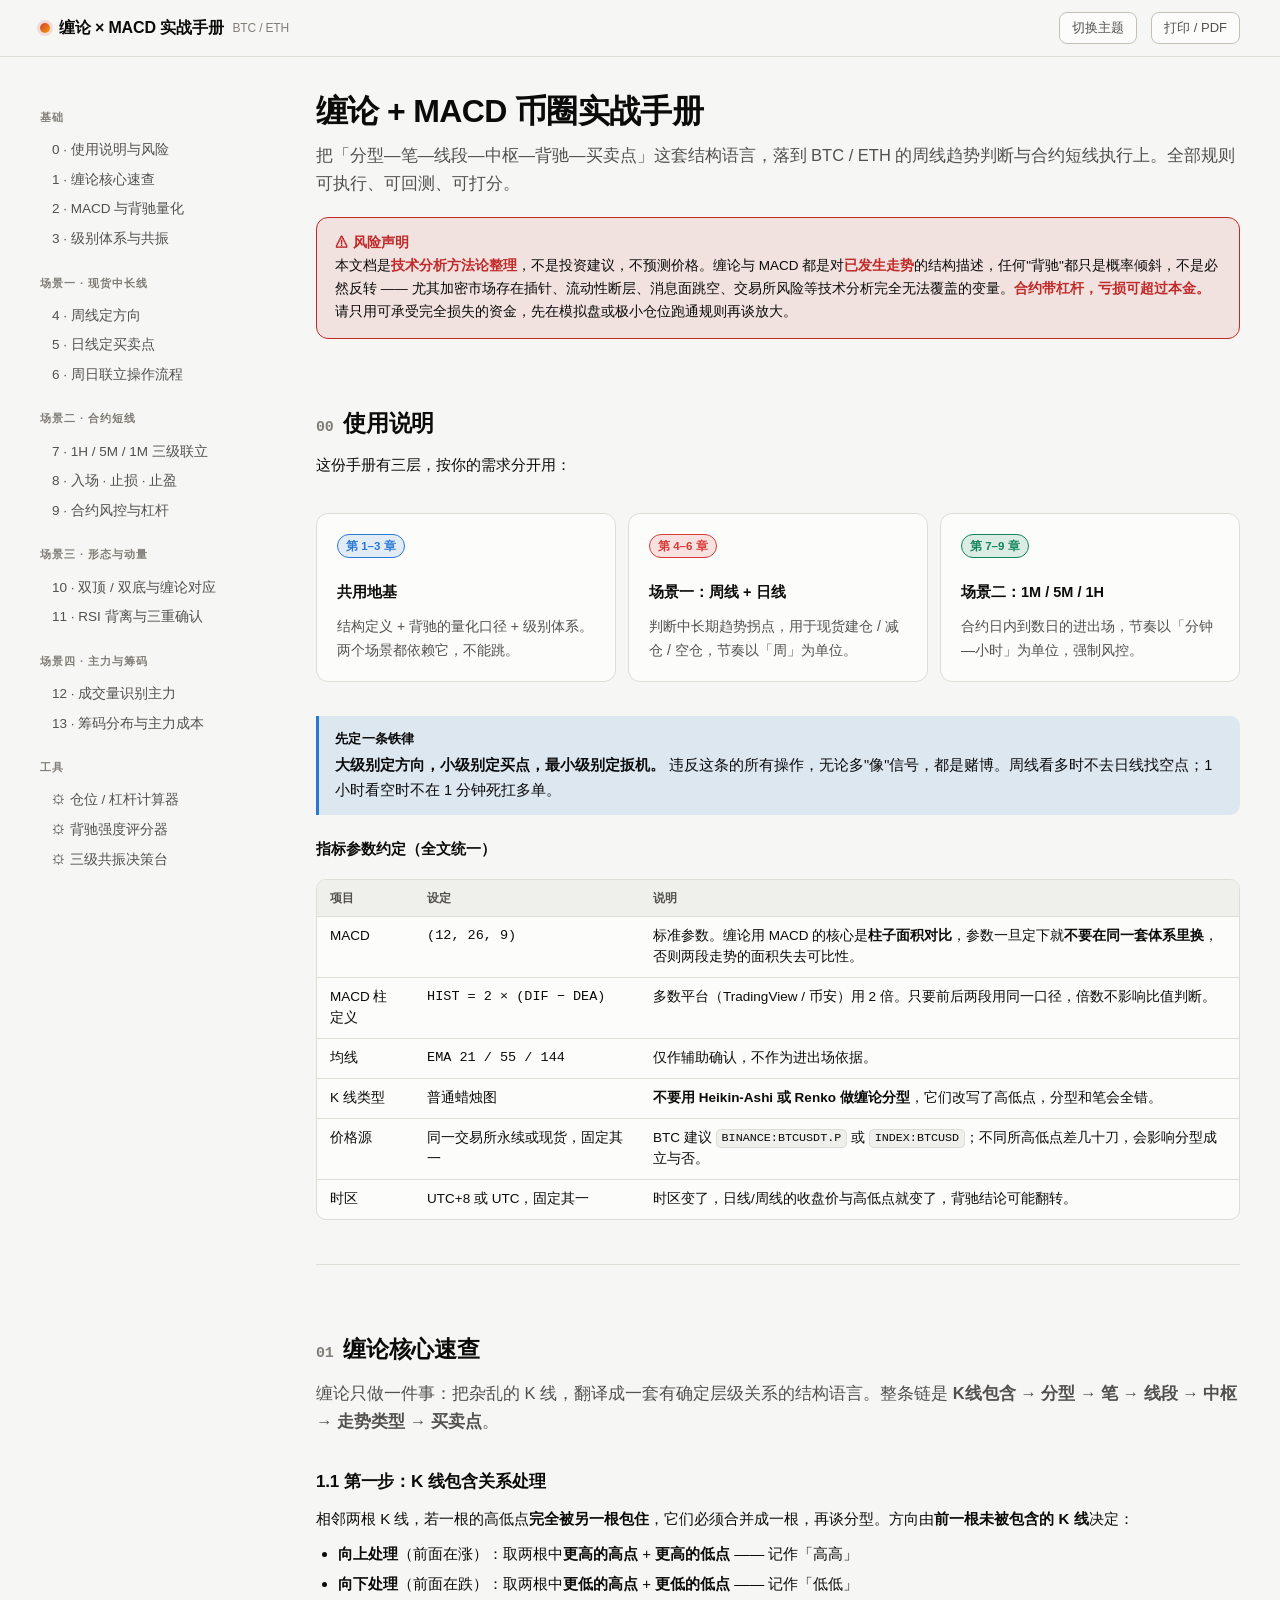
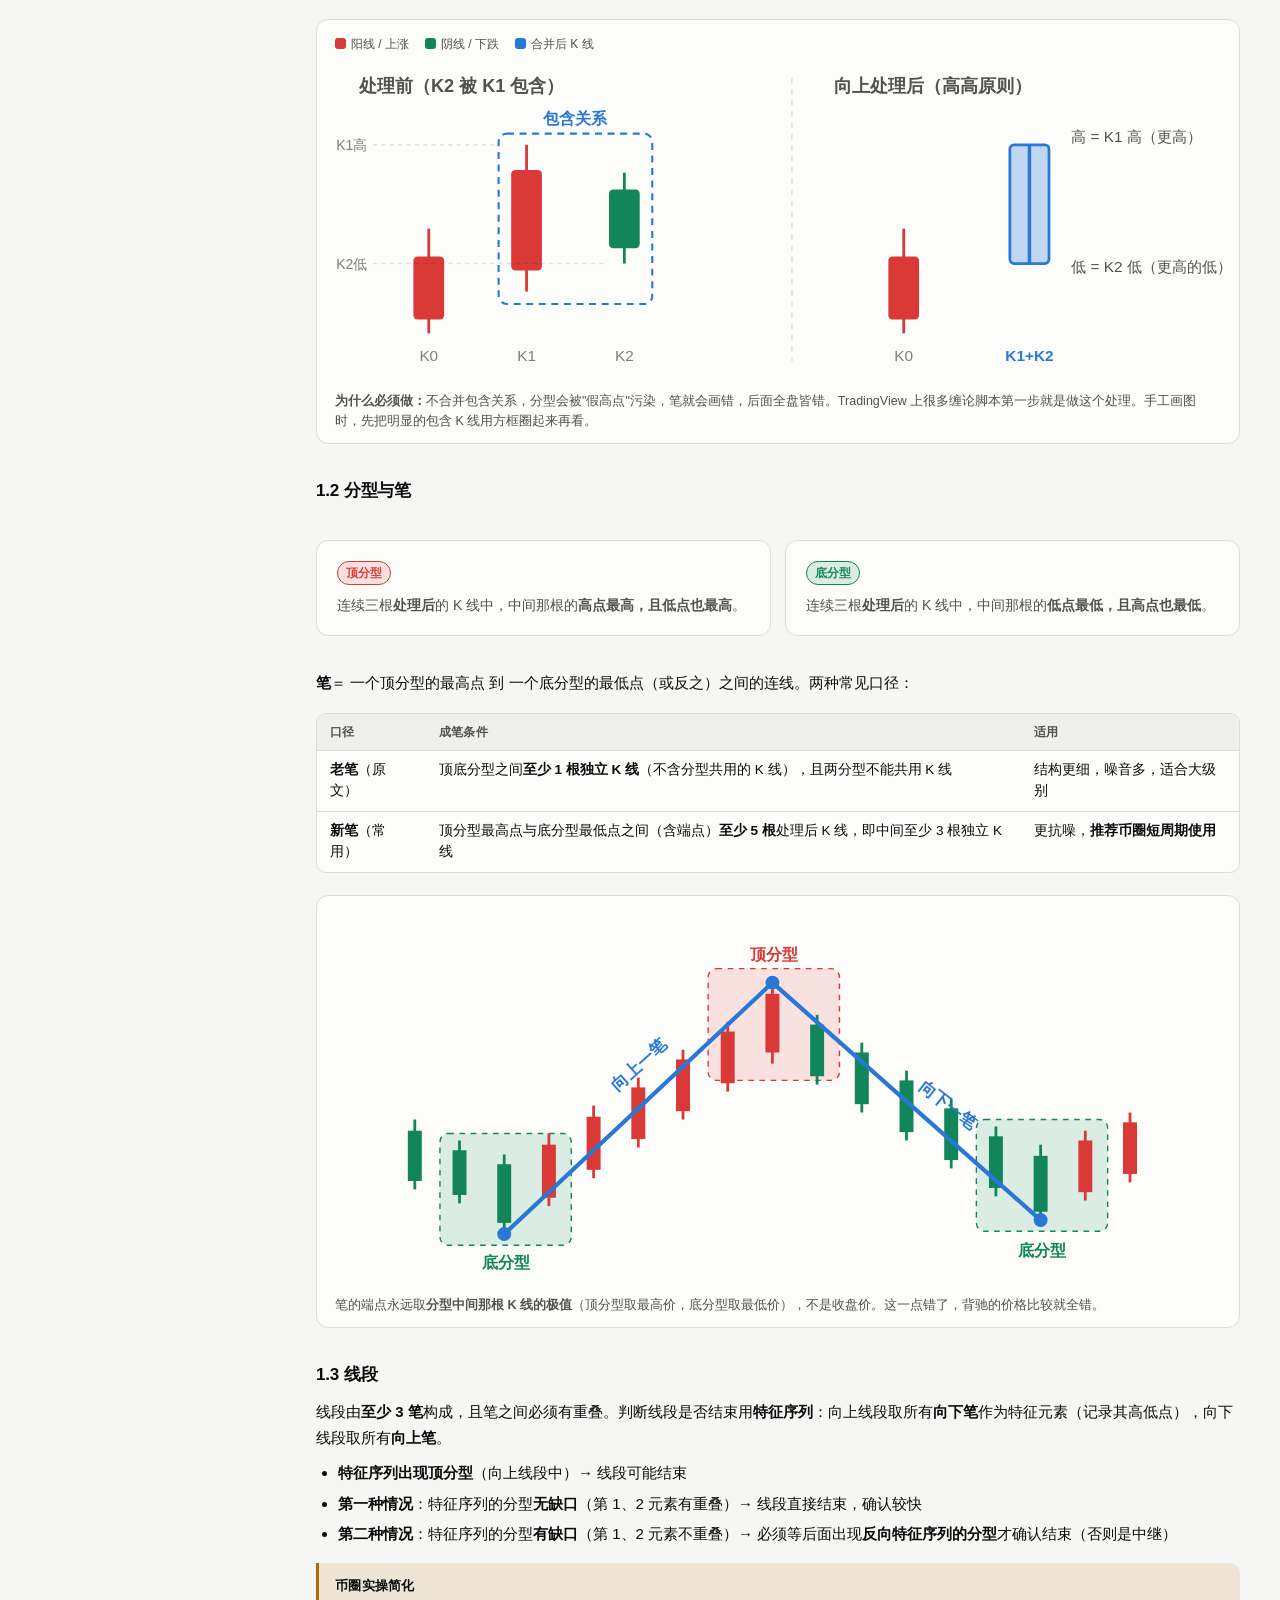
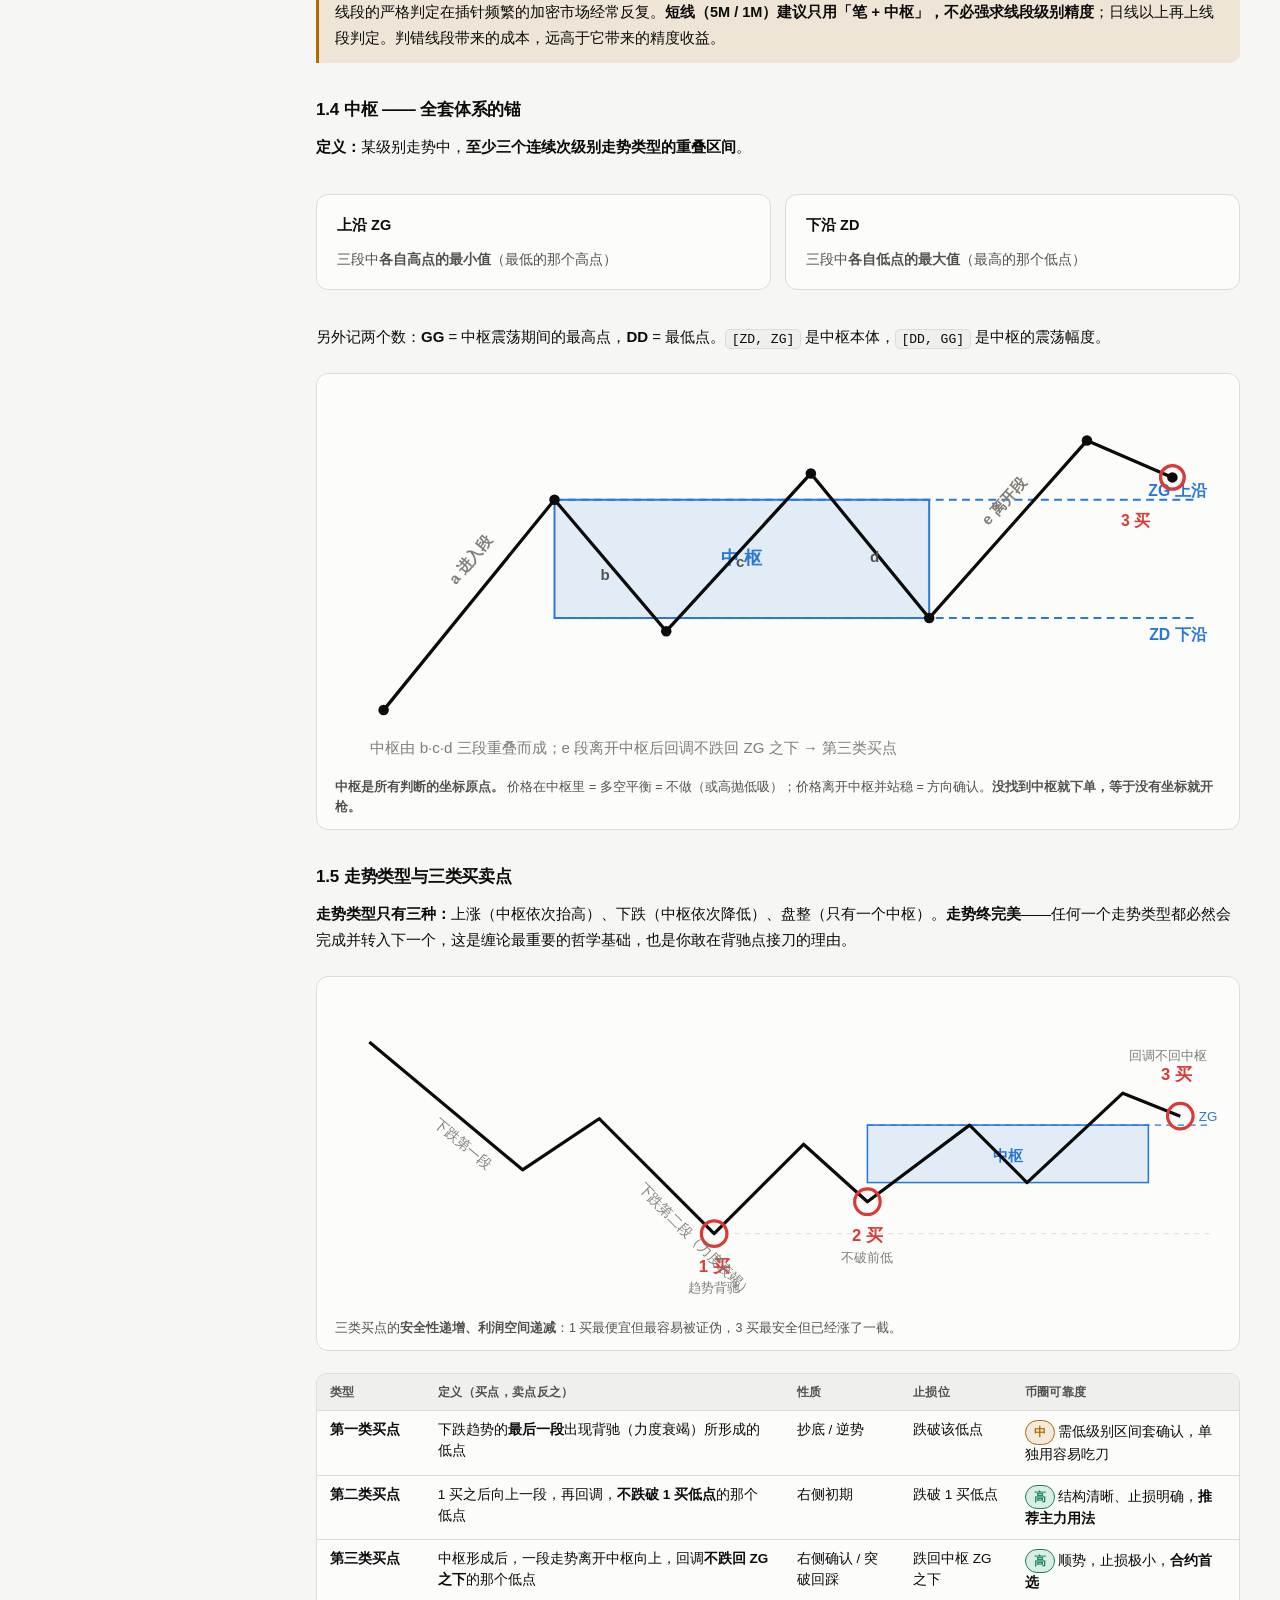
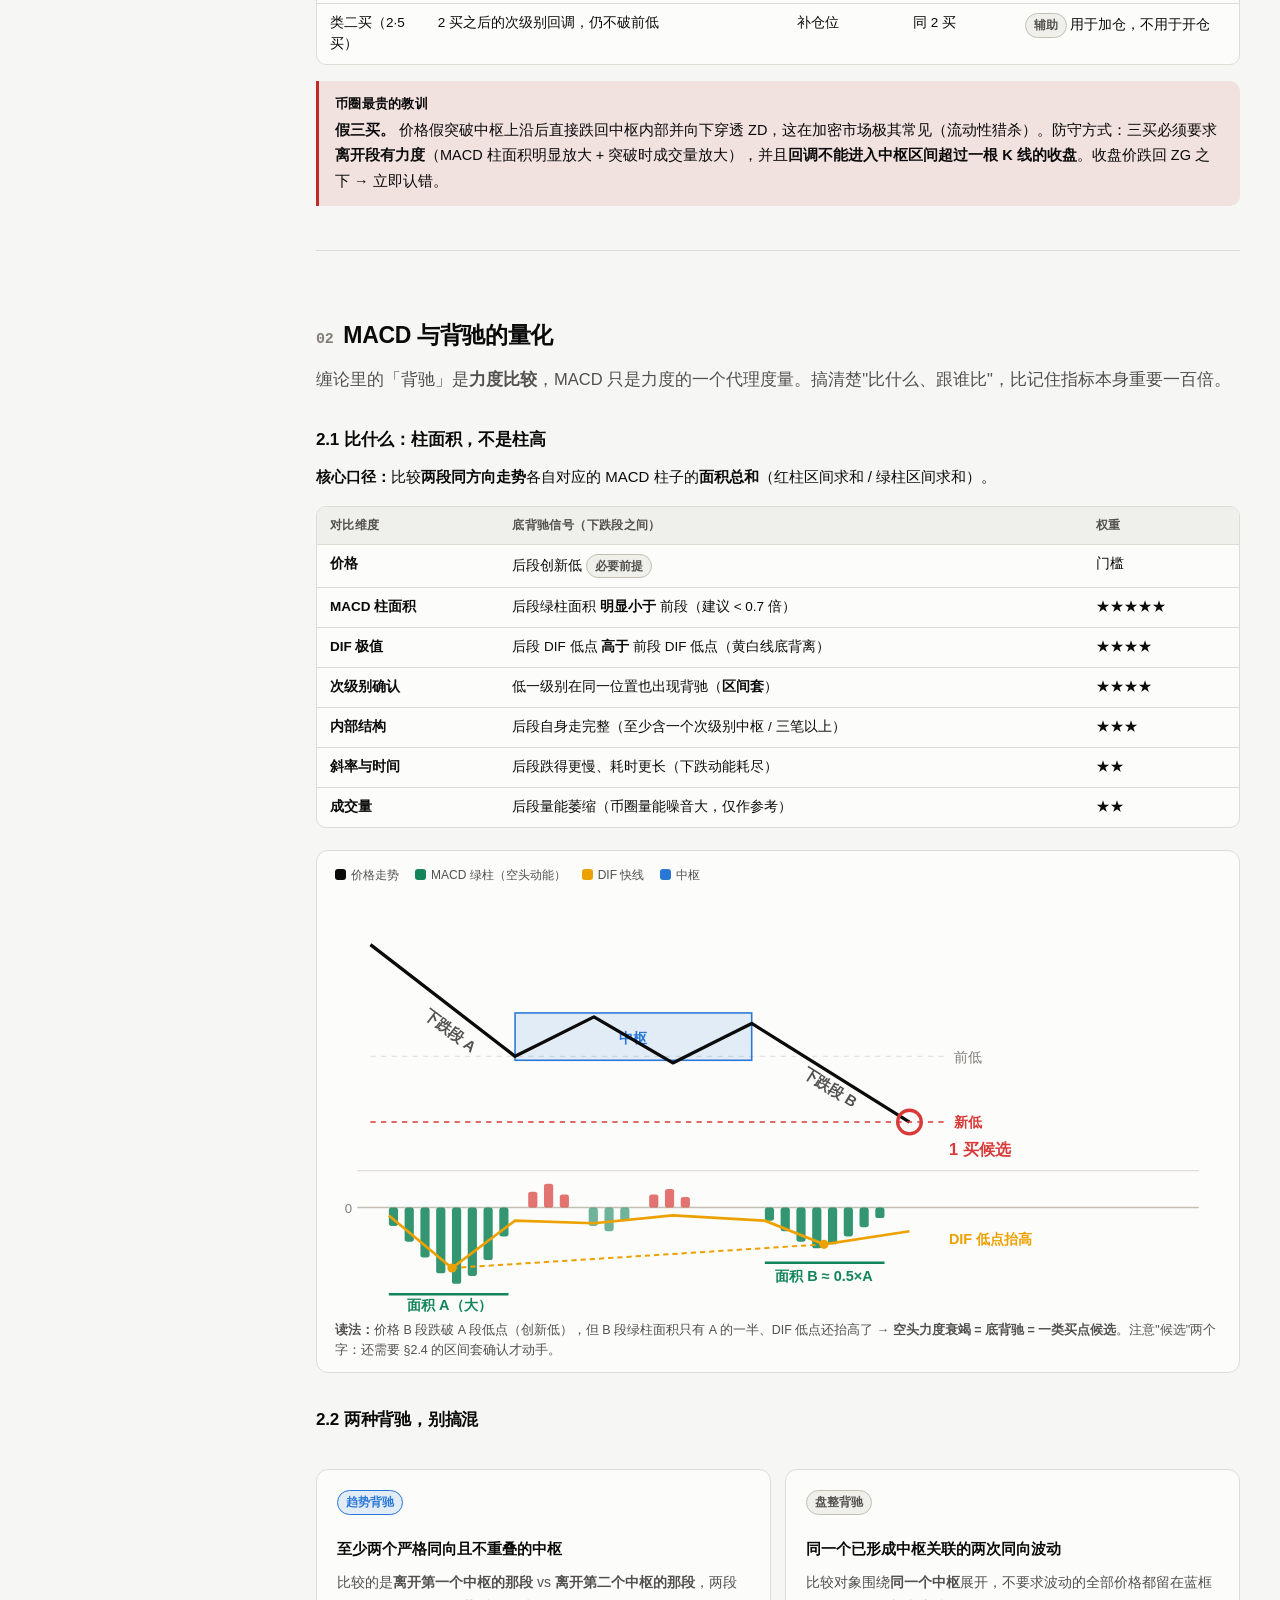
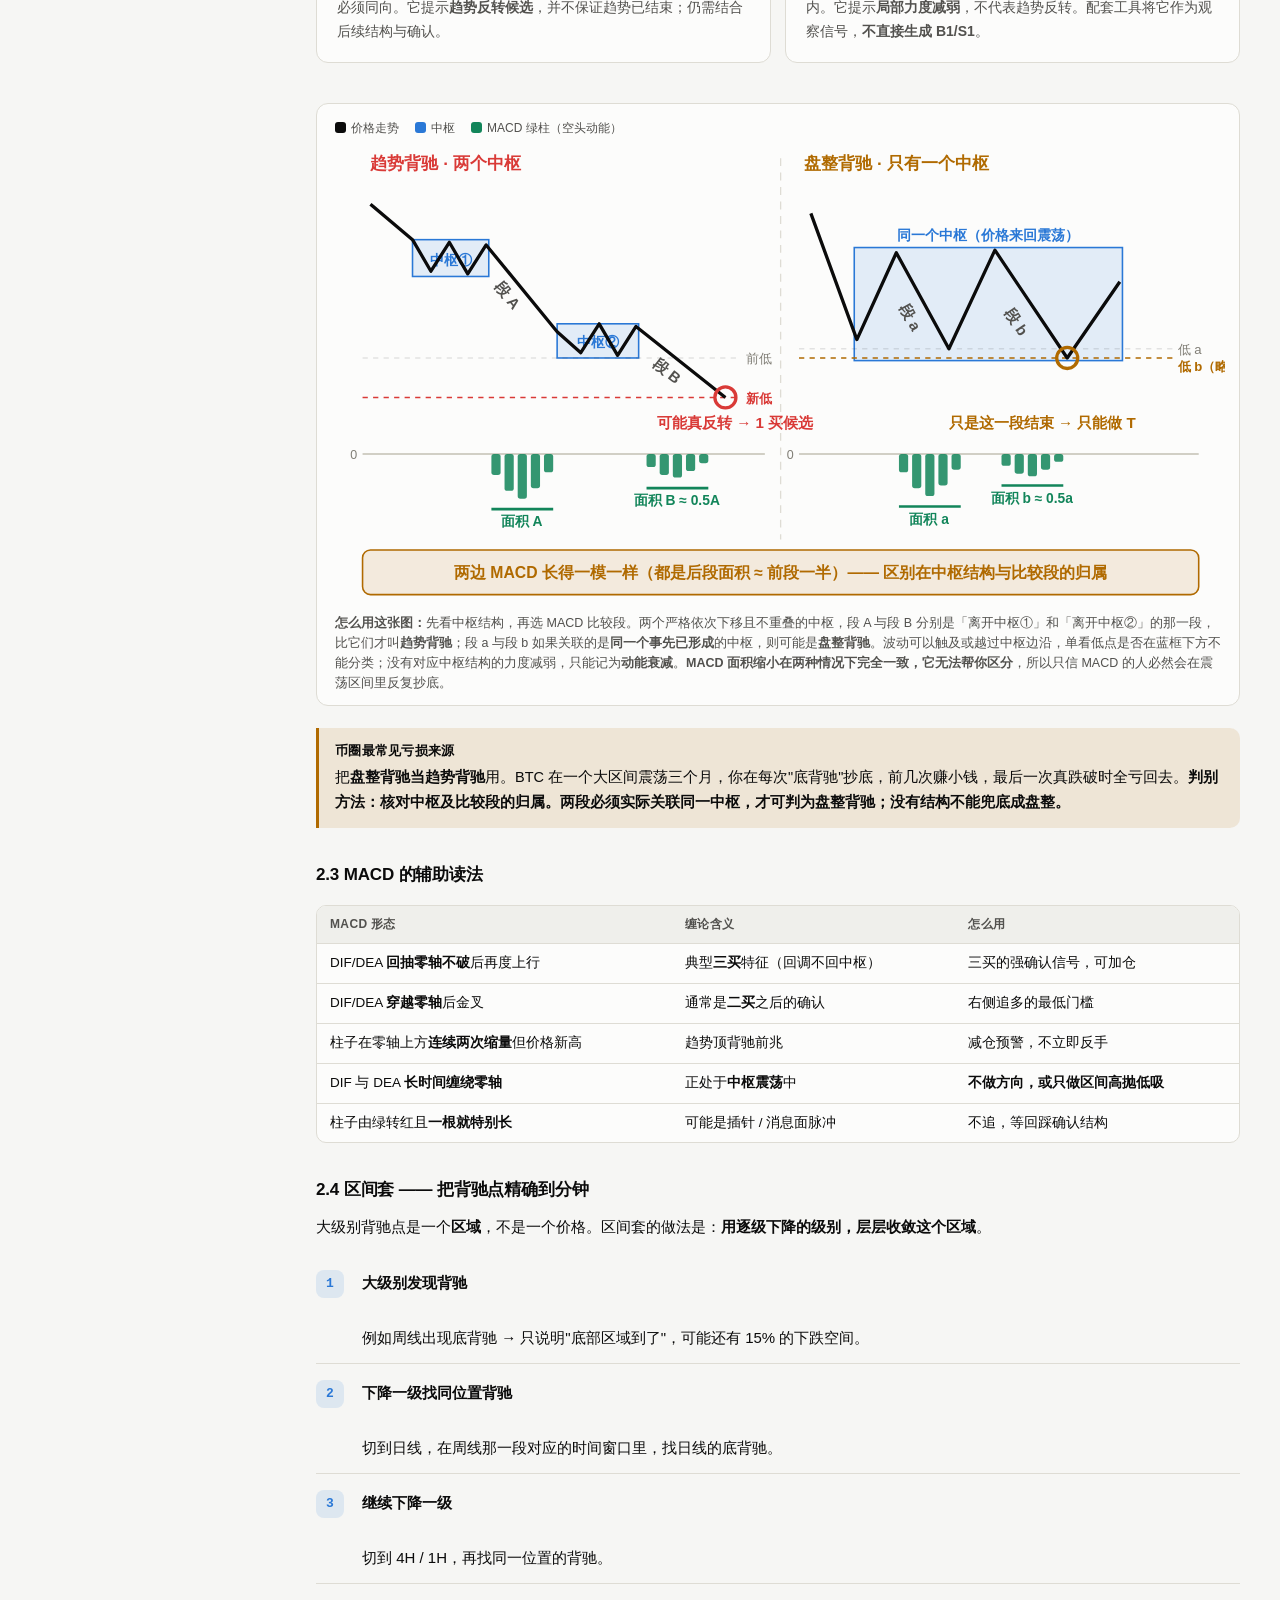
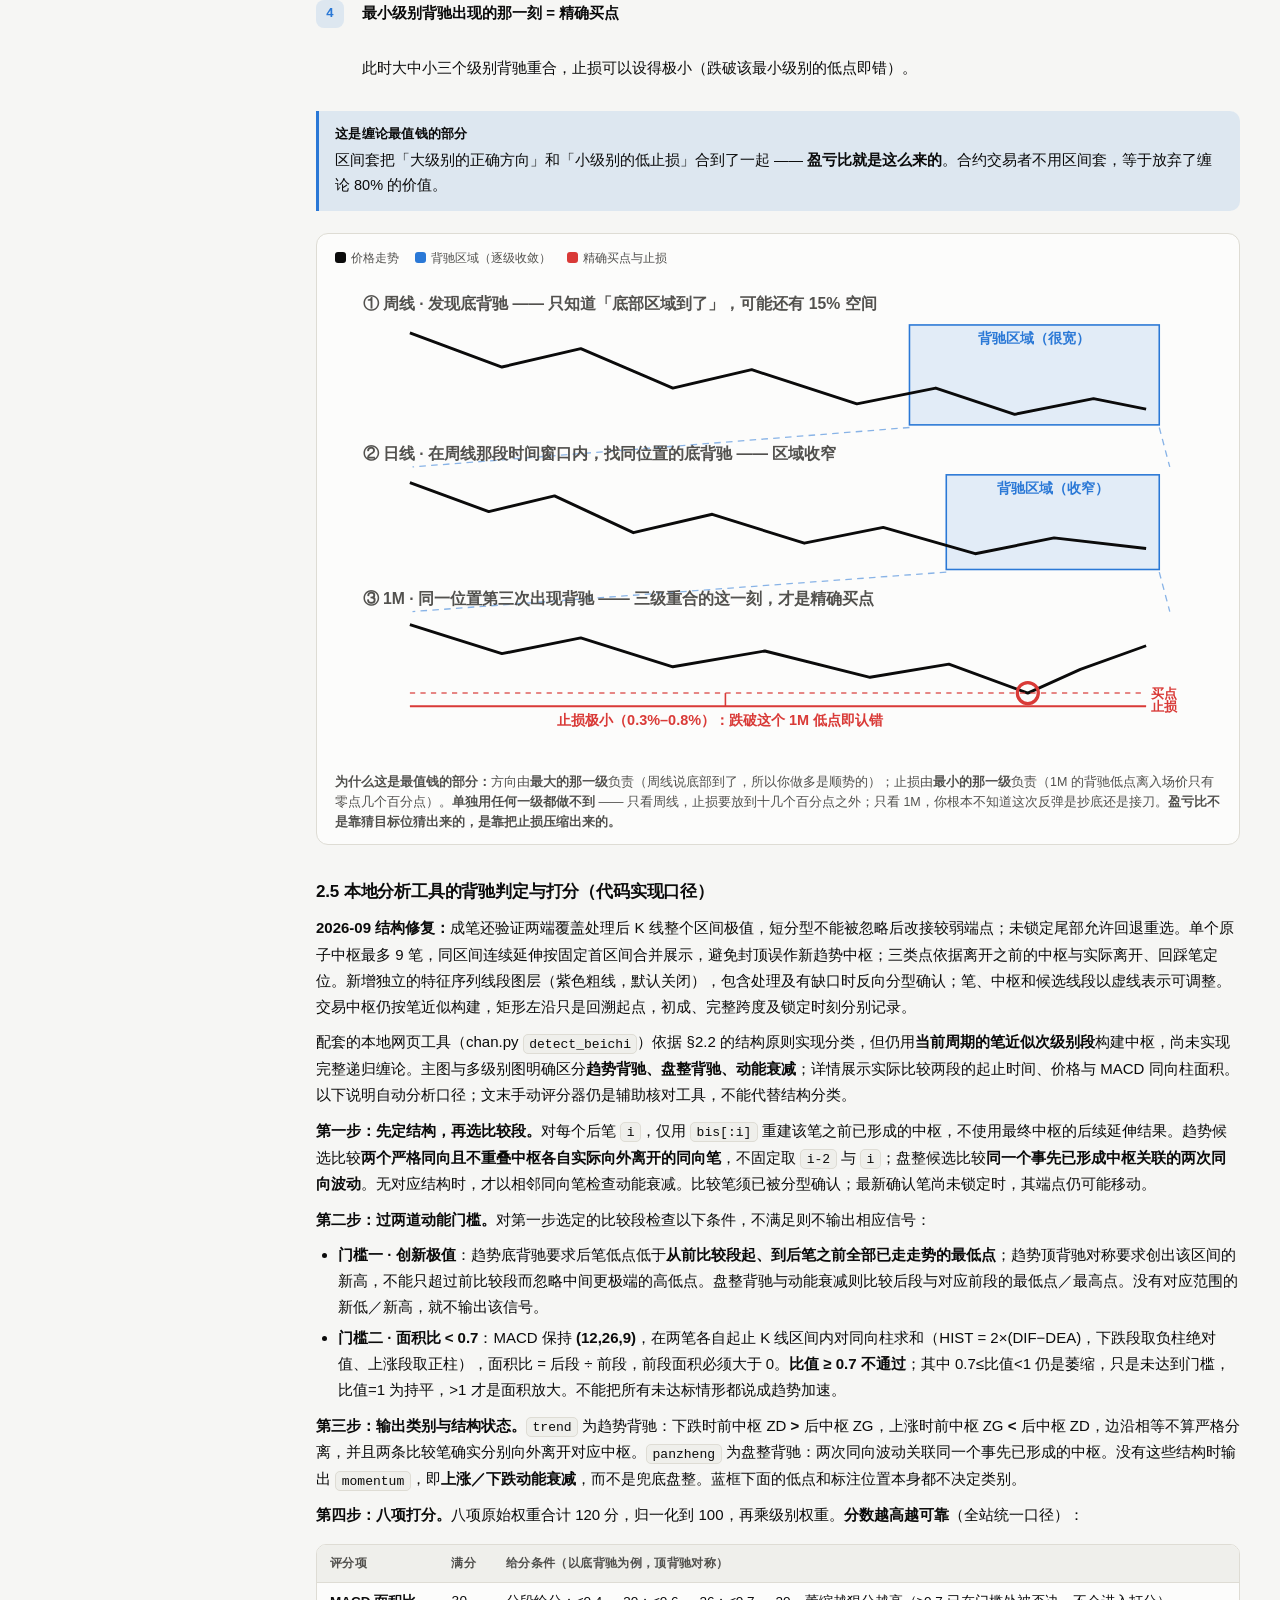
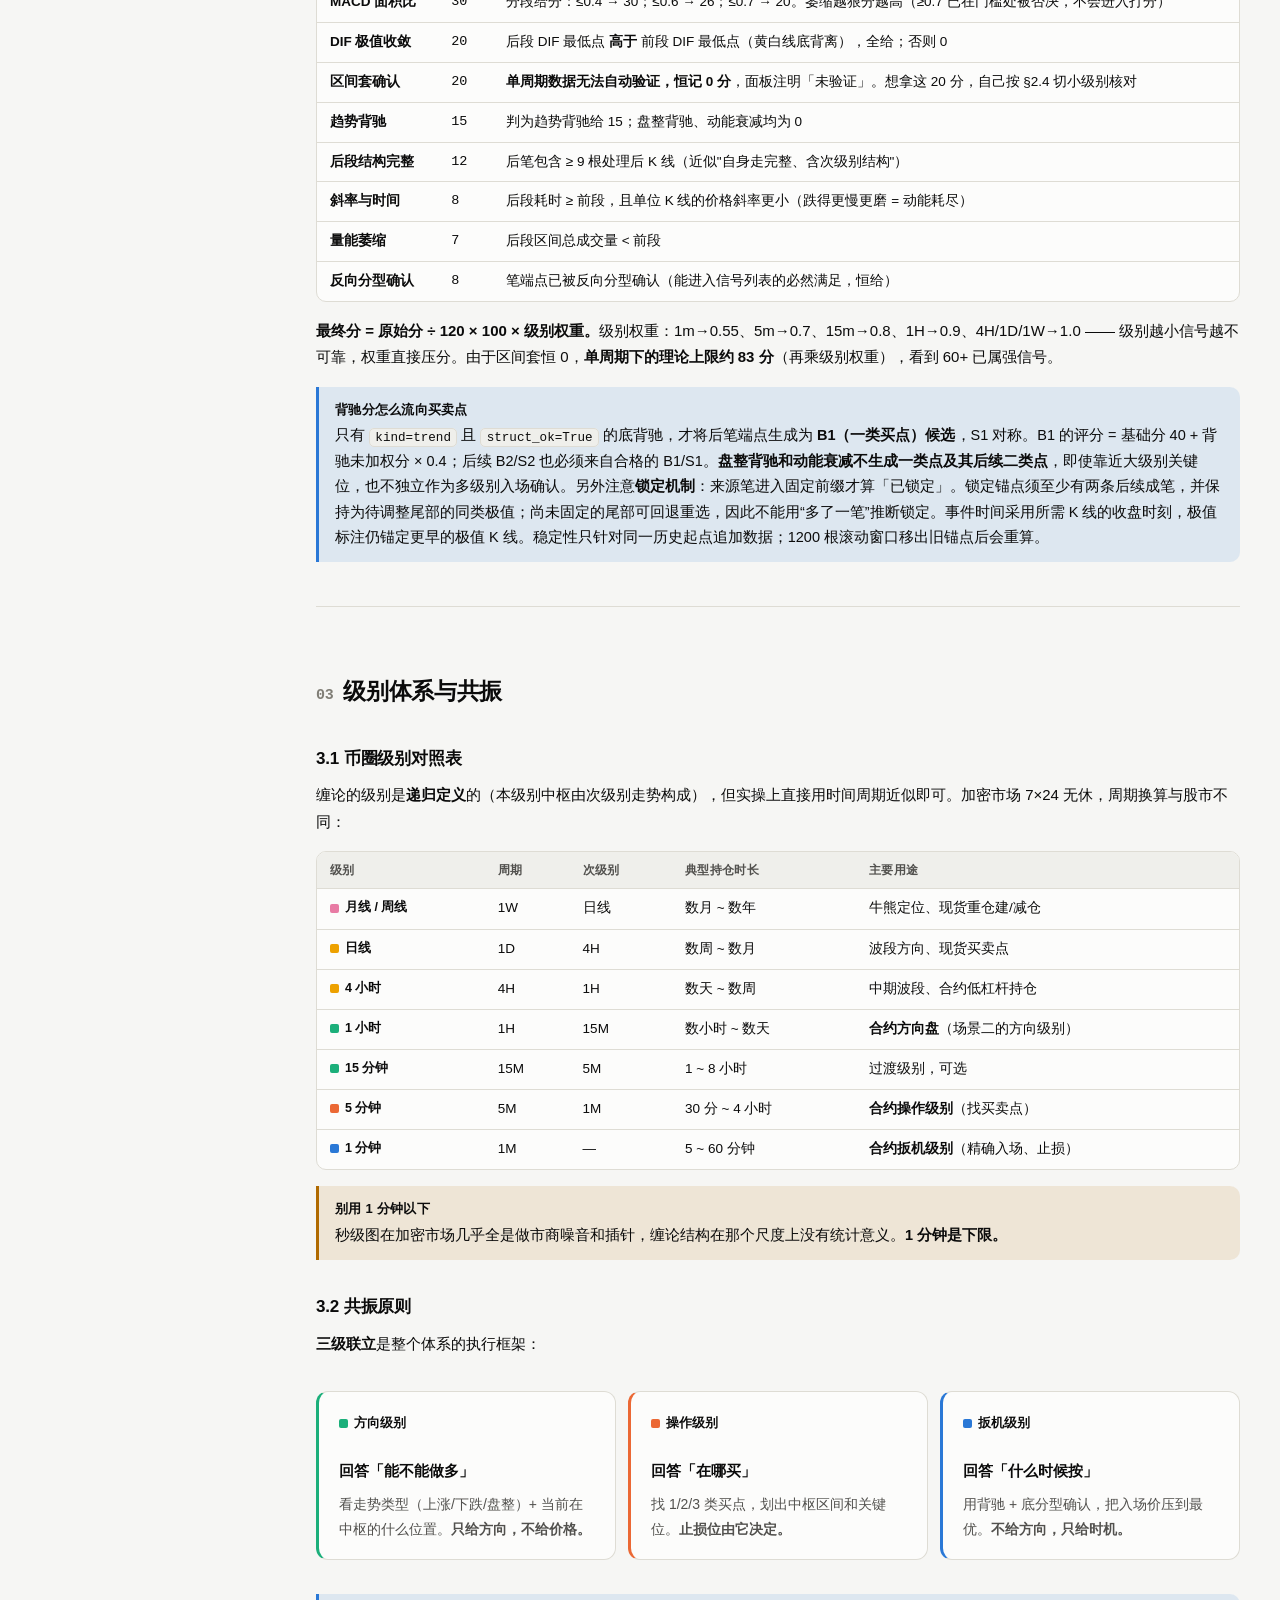
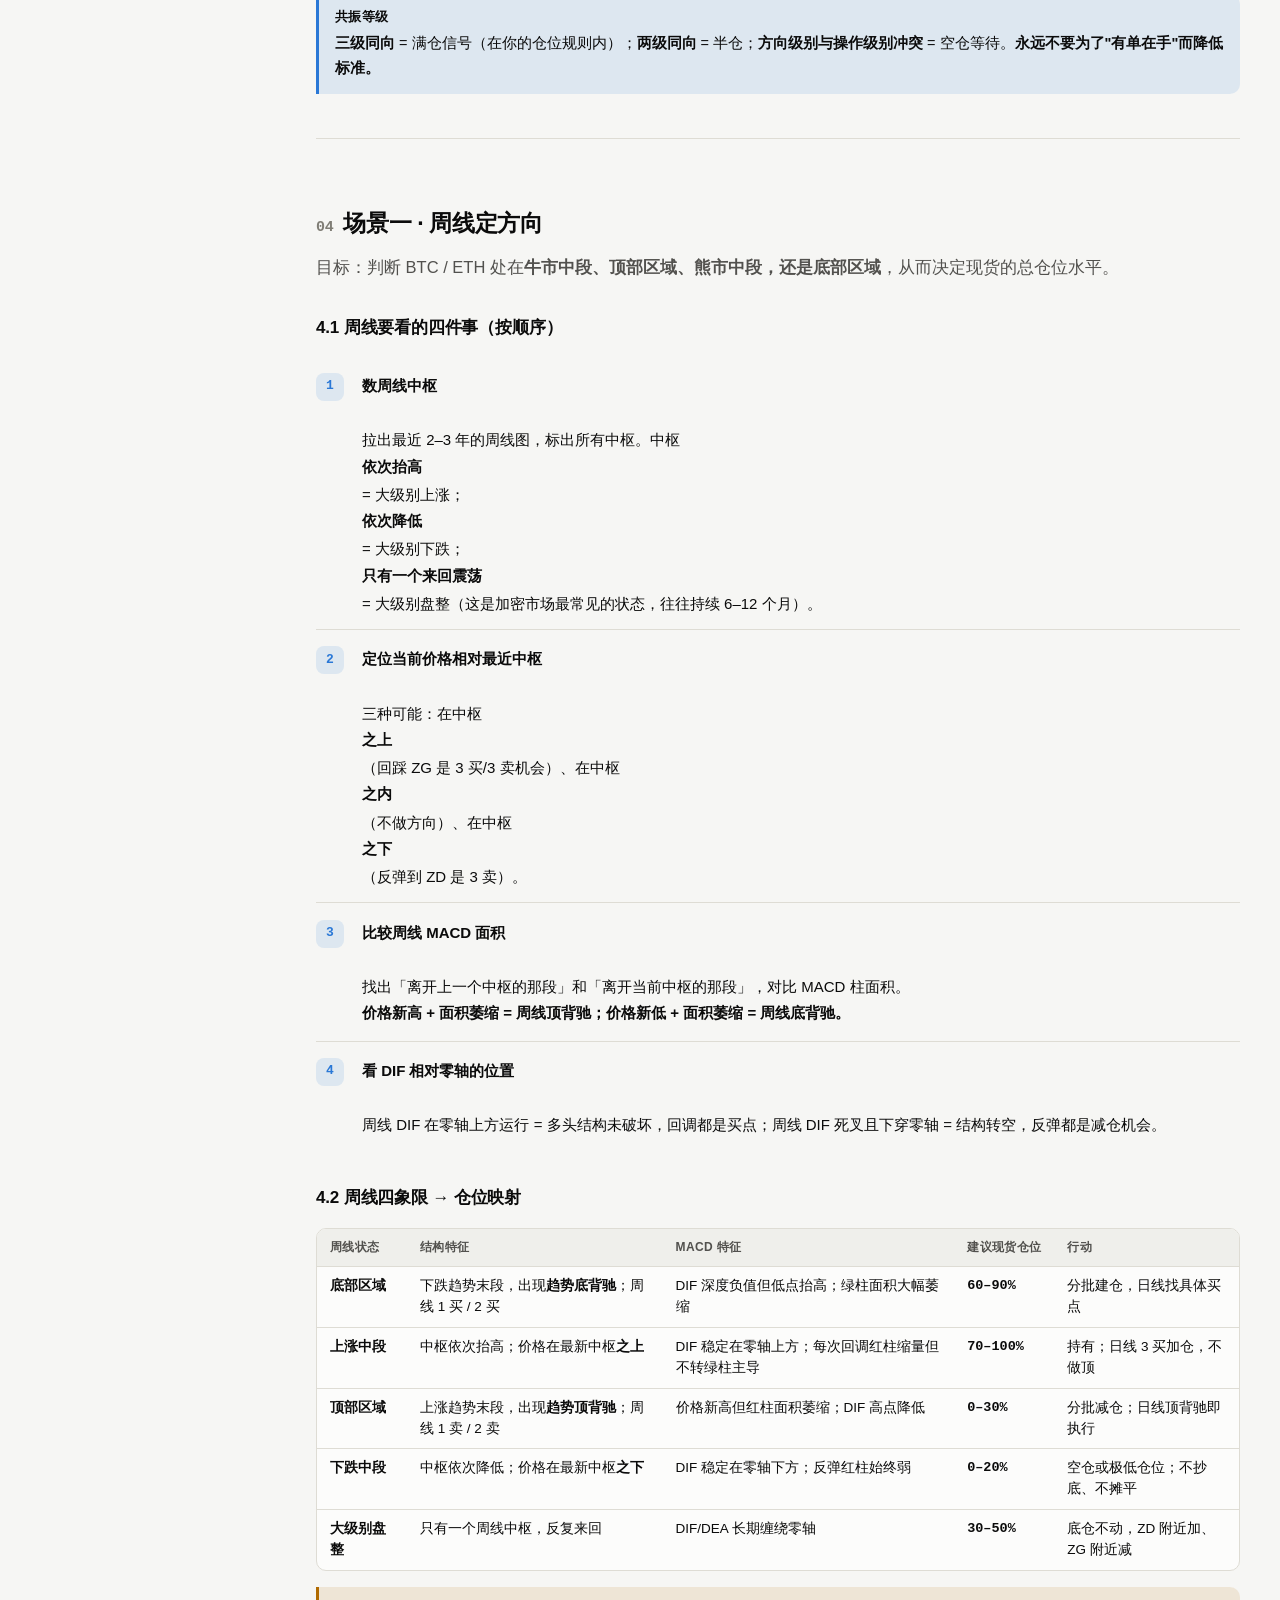
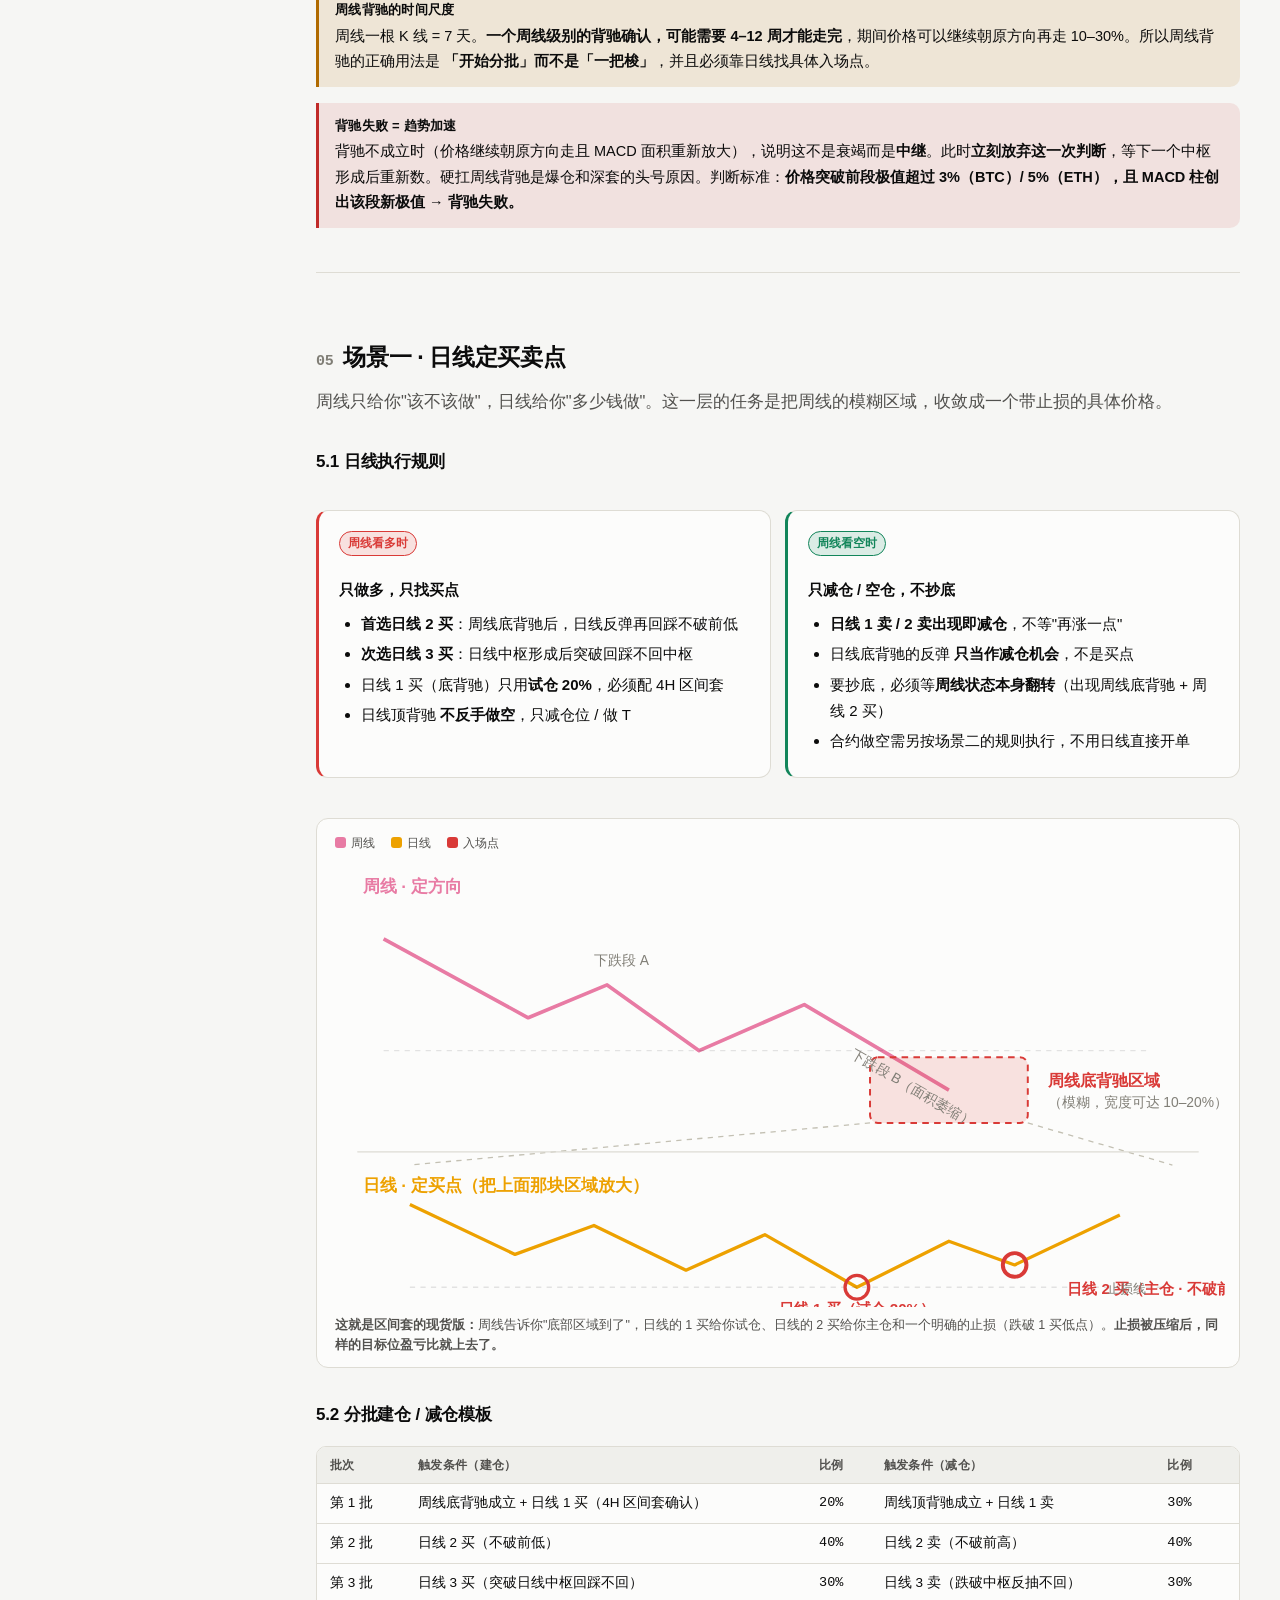
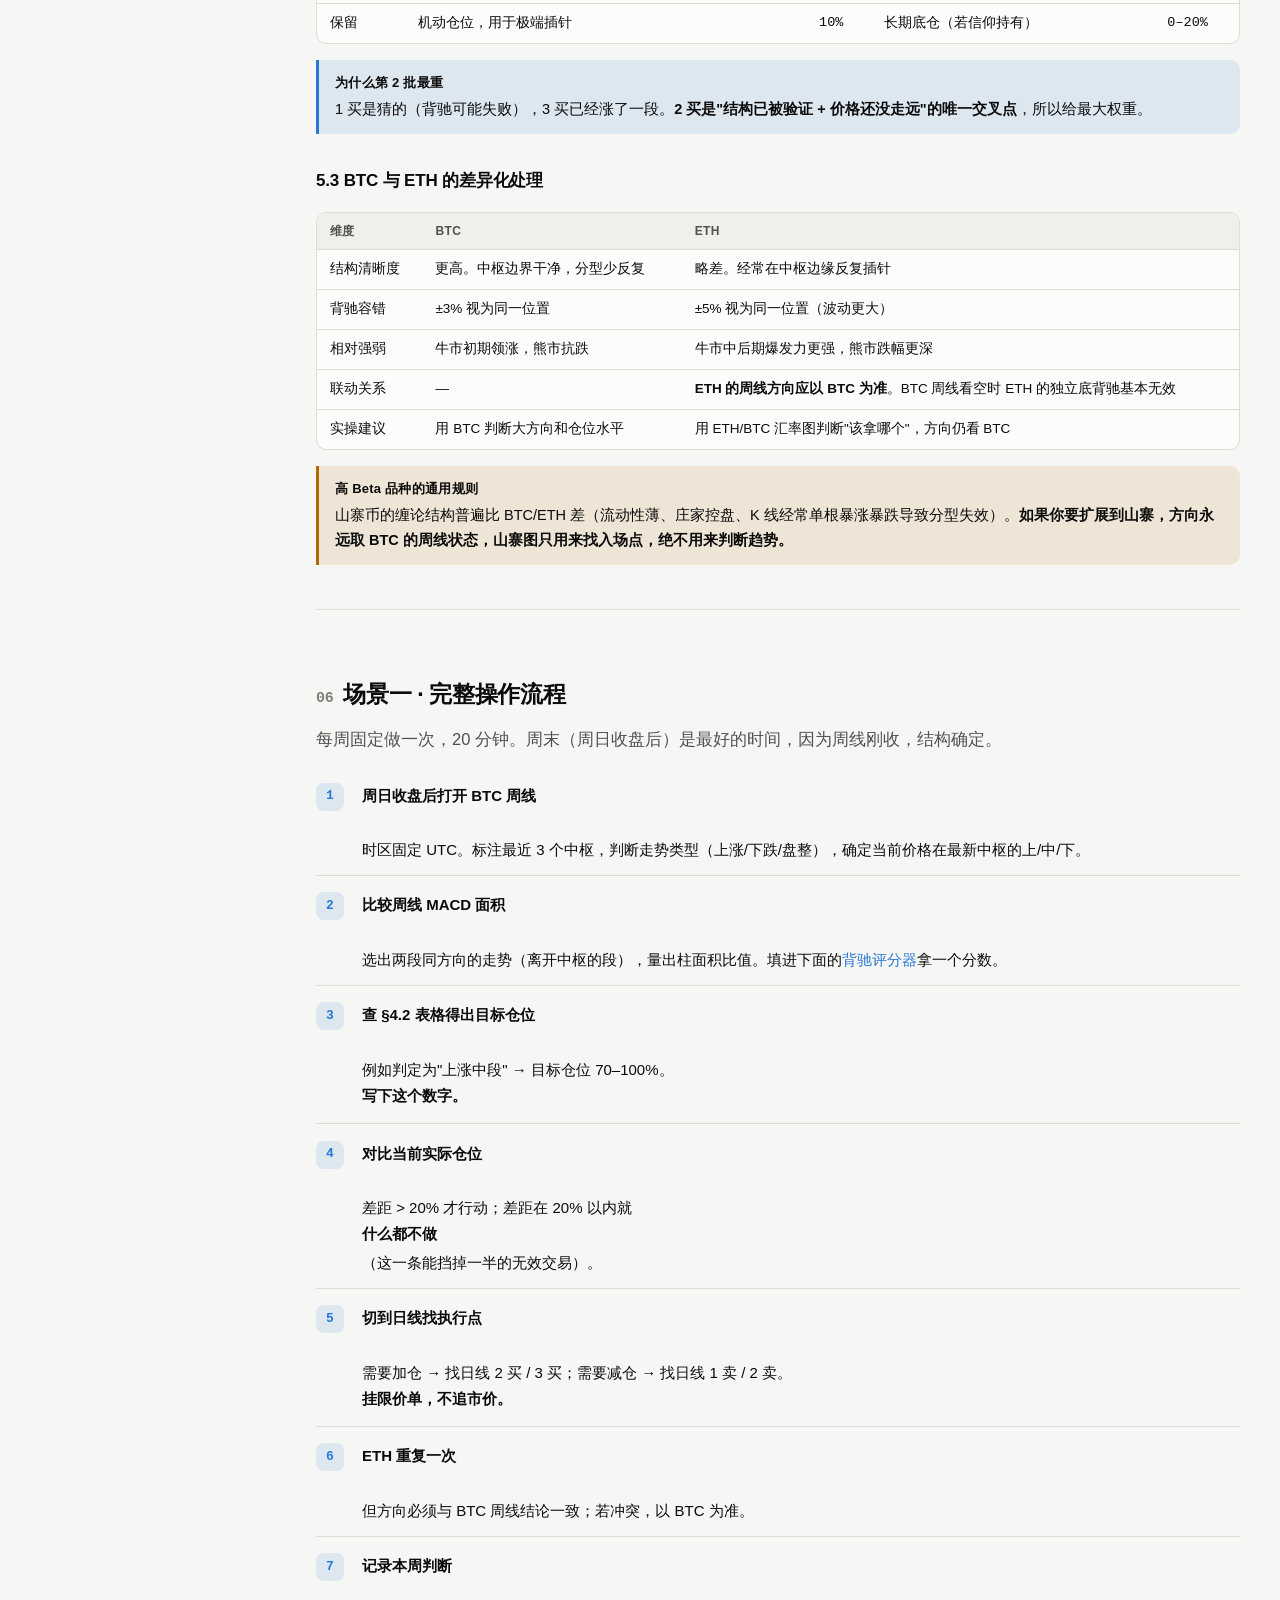
==== commit 58241b43: "修改" ====
--- a/缠论MACD币圈实战手册.html
+++ b/缠论MACD币圈实战手册.html
@@ -645,13 +645,13 @@
 <div class="grid2">
 <div class="card">
   <span class="tag a">趋势背驰</span>
-  <h4>至少两个同向中枢之间</h4>
-  <p class="sub">比较的是<b>离开第一个中枢的那段</b> vs <b>离开第二个中枢的那段</b>。这是<b>真正的反转信号</b>，级别越大越可靠。周线级别的趋势背驰，往往对应牛熊转折。</p>
+  <h4>至少两个严格同向且不重叠的中枢</h4>
+  <p class="sub">比较的是<b>离开第一个中枢的那段</b> vs <b>离开第二个中枢的那段</b>，两段必须同向。它提示<b>趋势反转候选</b>，并不保证趋势已结束；仍需结合后续结构与确认。</p>
 </div>
 <div class="card">
   <span class="tag n">盘整背驰</span>
-  <h4>同一个中枢内部</h4>
-  <p class="sub">比较的是中枢内两次同向的次级别波动。它只意味着<b>这一段该结束了</b>，不代表趋势反转。<b>只能做 T / 短线，不能重仓反手。</b></p>
+  <h4>同一个已形成中枢关联的两次同向波动</h4>
+  <p class="sub">比较对象围绕<b>同一个中枢</b>展开，不要求波动的全部价格都留在蓝框内。它提示<b>局部力度减弱</b>，不代表趋势反转。配套工具将它作为观察信号，<b>不直接生成 B1/S1</b>。</p>
 </div>
 </div>
 
@@ -737,14 +737,14 @@
 
     <!-- ============ 底部结论 ============ -->
     <rect x="24" y="308" width="636" height="34" rx="6" fill="var(--warn-soft)" stroke="var(--warn)" stroke-width="1.2"/>
-    <text x="342" y="329" fill="var(--warn)" font-size="12" font-weight="700" text-anchor="middle">两边 MACD 长得一模一样（都是后段面积 ≈ 前段一半）—— 唯一的区别在价格图：数中枢有几个</text>
+    <text x="342" y="329" fill="var(--warn)" font-size="12" font-weight="700" text-anchor="middle">两边 MACD 长得一模一样（都是后段面积 ≈ 前段一半）—— 区别在中枢结构与比较段的归属</text>
   </svg>
-  <figcaption><b>怎么用这张图：</b>先别看 MACD。<b>只看价格图上有几个蓝框</b>——两个依次下移的中枢，段 A 与段 B 分别是「离开中枢①」和「离开中枢②」的那一段，比它们才叫<b>趋势背驰</b>；如果价格从头到尾都在<b>同一个</b>蓝框里来回磨，段 a 与段 b 只是中枢内部两次次级别下跌，那是<b>盘整背驰</b>，跌破中枢下沿 ZD 随时可能变成真跌。<b>MACD 面积缩小在两种情况下完全一致，它无法帮你区分</b>，所以只信 MACD 的人必然会在震荡区间里反复抄底。</figcaption>
+  <figcaption><b>怎么用这张图：</b>先看中枢结构，再选 MACD 比较段。两个严格依次下移且不重叠的中枢，段 A 与段 B 分别是「离开中枢①」和「离开中枢②」的那一段，比它们才叫<b>趋势背驰</b>；段 a 与段 b 如果关联的是<b>同一个事先已形成</b>的中枢，则可能是<b>盘整背驰</b>。波动可以触及或越过中枢边沿，单看低点是否在蓝框下方不能分类；没有对应中枢结构的力度减弱，只能记为<b>动能衰减</b>。<b>MACD 面积缩小在两种情况下完全一致，它无法帮你区分</b>，所以只信 MACD 的人必然会在震荡区间里反复抄底。</figcaption>
 </figure>
 
 <div class="callout warn">
   <span class="t">币圈最常见亏损来源</span>
-  把<b>盘整背驰当趋势背驰</b>用。BTC 在一个大区间震荡三个月，你在每次"底背驰"抄底，前几次赚小钱，最后一次真跌破时全亏回去。<b>判别方法：数中枢。只有一个中枢 = 盘整背驰，不许重仓。</b>
+  把<b>盘整背驰当趋势背驰</b>用。BTC 在一个大区间震荡三个月，你在每次"底背驰"抄底，前几次赚小钱，最后一次真跌破时全亏回去。<b>判别方法：核对中枢及比较段的归属。两段必须实际关联同一中枢，才可判为盘整背驰；没有结构不能兜底成盘整。</b>
 </div>
 
 <h3 id="s2-3">2.3 MACD 的辅助读法</h3>
@@ -814,17 +814,18 @@
 </figure>
 
 <h3 id="s2-5">2.5 本地分析工具的背驰判定与打分（代码实现口径）</h3>
-<p>配套的本地网页工具（chan.py <code>detect_beichi</code>）把上面的规则完整落成了代码。图上每一个 <b>⚡背驰标记和它的分数</b>，都是按下面的流程算出来的 —— 看懂这一节，就知道分数为什么是这个数、为什么某段"看着像背驰"却没有标记。</p>
-
-<p><b>第一步：选对比对象。</b>取<b>相邻两个同向的已确认笔</b>（中间隔一笔反向笔）：前一笔近似「进入段」，后一笔近似「离开段」。两笔必须都已被反向分型确认（未确认的笔端点还会重绘，不参与）。</p>
-
-<p><b>第二步：过两道硬门槛。</b>不满足任何一道，直接不产生背驰信号 —— 这不是"低分"，是"不成立"：</p>
+<p><b>2026-09 结构修复：</b>成笔还验证两端覆盖处理后 K 线整个区间极值，短分型不能被忽略后改接较弱端点；未锁定尾部允许回退重选。单个原子中枢最多 9 笔，同区间连续延伸按固定首区间合并展示，避免封顶误作新趋势中枢；三类点依据离开之前的中枢与实际离开、回踩笔定位。新增独立的特征序列线段图层（紫色粗线，默认关闭），包含处理及有缺口时反向分型确认；笔、中枢和候选线段以虚线表示可调整。交易中枢仍按笔近似构建，矩形左沿只是回溯起点，初成、完整跨度及锁定时刻分别记录。</p>
+<p>配套的本地网页工具（chan.py <code>detect_beichi</code>）依据 §2.2 的结构原则实现分类，但仍用<b>当前周期的笔近似次级别段</b>构建中枢，尚未实现完整递归缠论。主图与多级别图明确区分<b>趋势背驰、盘整背驰、动能衰减</b>；详情展示实际比较两段的起止时间、价格与 MACD 同向柱面积。以下说明自动分析口径；文末手动评分器仍是辅助核对工具，不能代替结构分类。</p>
+
+<p><b>第一步：先定结构，再选比较段。</b>对每个后笔 <code>i</code>，仅用 <code>bis[:i]</code> 重建该笔之前已形成的中枢，不使用最终中枢的后续延伸结果。趋势候选比较<b>两个严格同向且不重叠中枢各自实际向外离开的同向笔</b>，不固定取 <code>i-2</code> 与 <code>i</code>；盘整候选比较<b>同一个事先已形成中枢关联的两次同向波动</b>。无对应结构时，才以相邻同向笔检查动能衰减。比较笔须已被分型确认；最新确认笔尚未锁定时，其端点仍可能移动。</p>
+
+<p><b>第二步：过两道动能门槛。</b>对第一步选定的比较段检查以下条件，不满足则不输出相应信号：</p>
 <ul>
-  <li><b>门槛一 · 创新极值</b>：后笔区间的最低点必须低于前笔（找底背驰时；顶背驰对称比最高点）。没有新低/新高，谈不上背驰。</li>
-  <li><b>门槛二 · 面积比 &lt; 0.7</b>：按 §2.1 的口径，在两笔各自起止 K 线区间内对 MACD 同向柱求和（HIST = 2×(DIF−DEA)，下跌段取绿柱绝对值、上涨段取红柱），面积比 = 后段 ÷ 前段。<b>比值 ≥ 0.7 一票否决</b> —— 面积放大 = 趋势在加速（下跌中继），绝不给买点。图上"为什么这里没信号"，九成是这个比值没过。</li>
+  <li><b>门槛一 · 创新极值</b>：趋势底背驰要求后笔低点低于<b>从前比较段起、到后笔之前全部已走走势的最低点</b>；趋势顶背驰对称要求创出该区间的新高，不能只超过前比较段而忽略中间更极端的高低点。盘整背驰与动能衰减则比较后段与对应前段的最低点／最高点。没有对应范围的新低／新高，就不输出该信号。</li>
+  <li><b>门槛二 · 面积比 &lt; 0.7</b>：MACD 保持 <b>(12,26,9)</b>，在两笔各自起止 K 线区间内对同向柱求和（HIST = 2×(DIF−DEA)，下跌段取负柱绝对值、上涨段取正柱），面积比 = 后段 ÷ 前段，前段面积必须大于 0。<b>比值 ≥ 0.7 不通过</b>；其中 0.7≤比值&lt;1 仍是萎缩，只是未达到门槛，比值=1 为持平，&gt;1 才是面积放大。不能把所有未达标情形都说成趋势加速。</li>
 </ul>
 
-<p><b>第三步：判趋势 / 盘整。</b>按 §2.2 的原则数中枢：取后笔结束前最近的两个中枢，若同向依次移动（找底背驰时：前一个中枢的 ZD ≥ 后一个中枢的 ZG，即整体下移），记为<b>趋势背驰</b>；否则记为<b>盘整背驰</b>（只标注、降权，提醒不许重仓反手）。</p>
+<p><b>第三步：输出类别与结构状态。</b><code>trend</code> 为趋势背驰：下跌时前中枢 ZD <b>&gt;</b> 后中枢 ZG，上涨时前中枢 ZG <b>&lt;</b> 后中枢 ZD，边沿相等不算严格分离，并且两条比较笔确实分别向外离开对应中枢。<code>panzheng</code> 为盘整背驰：两次同向波动关联同一个事先已形成的中枢。没有这些结构时输出 <code>momentum</code>，即<b>上涨／下跌动能衰减</b>，而不是兜底盘整。蓝框下面的低点和标注位置本身都不决定类别。</p>
 
 <p><b>第四步：八项打分。</b>八项原始权重合计 120 分，归一化到 100，再乘级别权重。<b>分数越高越可靠</b>（全站统一口径）：</p>
 <div class="tablewrap">
@@ -834,7 +835,7 @@
 <tr><td><b>MACD 面积比</b></td><td class="num">30</td><td>分段给分：≤0.4 → 30；≤0.6 → 26；≤0.7 → 20。萎缩越狠分越高（≥0.7 已在门槛处被否决，不会进入打分）</td></tr>
 <tr><td><b>DIF 极值收敛</b></td><td class="num">20</td><td>后段 DIF 最低点 <b>高于</b> 前段 DIF 最低点（黄白线底背离），全给；否则 0</td></tr>
 <tr><td><b>区间套确认</b></td><td class="num">20</td><td><b>单周期数据无法自动验证，恒记 0 分</b>，面板注明「未验证」。想拿这 20 分，自己按 §2.4 切小级别核对</td></tr>
-<tr><td><b>趋势背驰</b></td><td class="num">15</td><td>第三步判为趋势背驰给 15；盘整背驰 0</td></tr>
+<tr><td><b>趋势背驰</b></td><td class="num">15</td><td>判为趋势背驰给 15；盘整背驰、动能衰减均为 0</td></tr>
 <tr><td><b>后段结构完整</b></td><td class="num">12</td><td>后笔包含 ≥ 9 根处理后 K 线（近似"自身走完整、含次级别结构"）</td></tr>
 <tr><td><b>斜率与时间</b></td><td class="num">8</td><td>后段耗时 ≥ 前段，且单位 K 线的价格斜率更小（跌得更慢更磨 = 动能耗尽）</td></tr>
 <tr><td><b>量能萎缩</b></td><td class="num">7</td><td>后段区间总成交量 &lt; 前段</td></tr>
@@ -847,7 +848,7 @@
 
 <div class="callout">
   <span class="t">背驰分怎么流向买卖点</span>
-  有效底背驰的后笔端点就是 <b>B1（一类买点）候选</b>，B1 的评分 = 基础分 40 + 背驰未加权分 × 0.4 —— 背驰质量直接决定一买质量。另外注意<b>锁定机制</b>：信号所在笔端点之后已出现新的确认笔才算「已锁定」；仍在最新笔端点上的信号，若后面出现更极端的分型，端点会移动、信号会重绘。
+  只有 <code>kind=trend</code> 且 <code>struct_ok=True</code> 的底背驰，才将后笔端点生成为 <b>B1（一类买点）候选</b>，S1 对称。B1 的评分 = 基础分 40 + 背驰未加权分 × 0.4；后续 B2/S2 也必须来自合格的 B1/S1。<b>盘整背驰和动能衰减不生成一类点及其后续二类点</b>，即使靠近大级别关键位，也不独立作为多级别入场确认。另外注意<b>锁定机制</b>：来源笔进入固定前缀才算「已锁定」。锁定锚点须至少有两条后续成笔，并保持为待调整尾部的同类极值；尚未固定的尾部可回退重选，因此不能用“多了一笔”推断锁定。事件时间采用所需 K 线的收盘时刻，极值标注仍锚定更早的极值 K 线。稳定性只针对同一历史起点追加数据；1200 根滚动窗口移出旧锚点后会重算。
 </div>
 
 <hr>
@@ -1197,6 +1198,78 @@
   <b>激进：</b>1M 底背驰 + 底分型即入（价格更好，假信号更多）。<b>稳健：</b>再等 1M 一笔突破前高（价格差一点，胜率高一截）。<b>建议新手强制用稳健版跑满 100 笔再考虑激进。</b>
 </div>
 
+<h3 id="s7-4">7.4 同一套三级联立，做 1 买 / 2 买</h3>
+<p>§8.3 的完整剧本是 <b>3 买版</b>的。但三级联立不是只能做 3 买——「1H 定资格 → 5M 定结构 → 1M 扣扳机」这条流水线对三类买点<b>全部适用</b>，5M 和 1M 那两层完全不用改（还是 §7.3 那套区间套 + 底分型 + 一笔破前高），<b>唯一变的是 1H 层的资格条件，以及随之变化的仓位与止损</b>：</p>
+
+<div class="tablewrap">
+<table>
+<thead><tr><th>买点</th><th>1H 资格条件（唯一的区别）</th><th>5M 任务</th><th>止损</th><th>仓位</th></tr></thead>
+<tbody>
+<tr><td><b>1 买</b></td><td>趋势<b>将死</b>：至少两个依次下移的中枢 + 离开段创新低但 MACD 绿柱面积 &lt; 前段 0.7 倍、DIF 低点抬高（§2.2 左图的<b>趋势底背驰</b>，缺一不可）</td><td>在 1H 背驰段内部找 5M 同位置底背驰（区间套 §2.4）</td><td>1M 背驰低点下方 0.15–0.3%</td><td><b>≤ 1/3 试错仓</b>（§7.2 铁律）</td></tr>
+<tr><td><b>2 买</b></td><td>新趋势<b>初生</b>：1 买成立后 1H 第一次反弹结束、正在回调，回调低点<b>不破 1 买低点</b></td><td>回调结构走完整（至少三笔），末端出底背驰——此处<b>盘整背驰即可</b>（比的是回调内部两段，§2.2 右图的逻辑）</td><td><b>跌破 1 买低点</b>（2 买定义被破坏）</td><td><b>主力仓位</b>（§1.5 表格「推荐主力用法」）</td></tr>
+<tr><td><b>3 买</b></td><td>趋势<b>确认</b>：中枢依次抬高 + 价格在最新中枢之上 + DIF 零轴上（§8.3 剧本原文）</td><td>离开段放量 + 回踩不破 ZG</td><td>min(1M 背驰低点, ZG) 取更保守</td><td>顺势正常仓位</td></tr>
+</tbody>
+</table>
+</div>
+
+<figure>
+  <div class="legend"><span><i style="background:var(--text-1)"></i>1H 价格</span><span><i style="background:var(--accent)"></i>1H 中枢</span><span><i style="background:var(--up)"></i>买点与止损</span></div>
+  <svg viewBox="0 0 680 380" role="img" aria-label="1买2买3买接力图：同一段1H走势上三类买点的位置、止损与仓位">
+    <!-- 下跌中的两个中枢 -->
+    <rect x="60" y="60" width="75" height="32" fill="var(--accent-soft)" stroke="var(--accent)" stroke-width="1.2"/>
+    <text x="97" y="80" fill="var(--accent)" font-size="10" font-weight="700" text-anchor="middle">中枢①</text>
+    <rect x="170" y="118" width="80" height="32" fill="var(--accent-soft)" stroke="var(--accent)" stroke-width="1.2"/>
+    <text x="210" y="138" fill="var(--accent)" font-size="10" font-weight="700" text-anchor="middle">中枢②（更低）</text>
+    <!-- 上涨新中枢 -->
+    <rect x="430" y="120" width="90" height="35" fill="var(--accent-soft)" stroke="var(--accent)" stroke-width="1.2"/>
+    <text x="475" y="141" fill="var(--accent)" font-size="10" font-weight="700" text-anchor="middle">新中枢③</text>
+    <line x1="430" y1="120" x2="640" y2="120" stroke="var(--accent)" stroke-dasharray="4 4" stroke-width="1"/>
+    <text x="644" y="124" fill="var(--accent)" font-size="10" font-weight="700">ZG</text>
+
+    <!-- 1H 价格：下跌→1买→反弹→2买→新中枢→3买 -->
+    <polyline points="30,30 60,64 78,88 96,64 114,90 135,68 170,122 190,146 210,124 230,148 250,126 290,190 330,235 375,160 405,190 440,150 460,124 480,152 500,126 520,150 560,90 582,112 615,84 640,70"
+              fill="none" stroke="var(--text-1)" stroke-width="2.4" stroke-linejoin="round"/>
+
+    <!-- 段标注 -->
+    <text x="152" y="100" fill="var(--text-2)" font-size="10.5" font-weight="600" transform="rotate(48 152 100)">下跌段 A</text>
+    <text x="288" y="200" fill="var(--text-2)" font-size="10.5" font-weight="600" transform="rotate(42 288 200)">段 B · 背驰</text>
+    <text x="352" y="185" fill="var(--text-2)" font-size="10" transform="rotate(-55 352 185)">首次反弹</text>
+
+    <!-- 1买 -->
+    <circle cx="330" cy="235" r="8" fill="none" stroke="var(--up)" stroke-width="2.5"/>
+    <text x="330" y="262" fill="var(--up)" font-size="11.5" font-weight="700" text-anchor="middle">1 买</text>
+    <text x="330" y="276" fill="var(--text-3)" font-size="10" text-anchor="middle">试错仓 ≤1/3 · 左侧最便宜也最易被证伪</text>
+
+    <!-- 2买 -->
+    <circle cx="405" cy="190" r="8" fill="none" stroke="var(--up)" stroke-width="2.5"/>
+    <text x="405" y="171" fill="var(--up)" font-size="11.5" font-weight="700" text-anchor="middle">2 买</text>
+    <text x="416" y="212" fill="var(--text-3)" font-size="10">主力仓位 · 回调低点抬高</text>
+
+    <!-- 3买 -->
+    <circle cx="582" cy="112" r="8" fill="none" stroke="var(--up)" stroke-width="2.5"/>
+    <text x="582" y="93" fill="var(--up)" font-size="11.5" font-weight="700" text-anchor="middle">3 买</text>
+    <text x="592" y="106" fill="var(--text-3)" font-size="10">回踩不破 ZG · §8.3 剧本</text>
+
+    <!-- 1买/2买共用生死线 -->
+    <line x1="300" y1="245" x2="640" y2="245" stroke="var(--up)" stroke-width="1.8" stroke-dasharray="7 3"/>
+    <text x="644" y="240" fill="var(--up)" font-size="10.5" font-weight="700">1买 &amp; 2买的</text>
+    <text x="644" y="252" fill="var(--up)" font-size="10.5" font-weight="700">共同生死线</text>
+    <text x="644" y="264" fill="var(--text-3)" font-size="9.5">跌破 1买低点=全错</text>
+
+    <!-- 高低点抬高标注 -->
+    <path d="M330,243 L405,198" stroke="var(--up)" stroke-dasharray="4 3" stroke-width="1.3"/>
+
+    <!-- 1M 扳机提示 -->
+    <text x="330" y="292" fill="var(--text-3)" font-size="10" text-anchor="middle">↑ 三个买点的扳机全部相同：切 1M 走 §7.3（背驰+底分型+一笔破前高）</text>
+
+    <!-- 底部结论 -->
+    <rect x="24" y="308" width="636" height="52" rx="6" fill="var(--warn-soft)" stroke="var(--warn)" stroke-width="1.2"/>
+    <text x="342" y="329" fill="var(--warn)" font-size="12" font-weight="700" text-anchor="middle">同一条流水线，变的只是 1H 资格：趋势将死 → 1买（试错） · 新趋势初生 → 2买（上主力仓）</text>
+    <text x="342" y="348" fill="var(--warn)" font-size="12" font-weight="700" text-anchor="middle">· 新趋势确认 → 3买（顺势）。三个买点是接力关系，不是三选一。</text>
+  </svg>
+  <figcaption><b>这张图最值钱的三个细节：</b>其一，<b>2 买的止损就是 1 买的低点</b>——图上那条虚线同时是两个买点的生死线，所以 1 买试错仓即使被扫，损失也被 2 买的重新入场机会对冲，这正是「1 买轻仓探路、2 买上主力」的接力逻辑（§7.1 表格最后一行说的"反手准备，必须等 5M 出现 2 买"就是它）。其二，判定 1 买用的是<b>趋势背驰</b>（两个下移中枢，§2.2 左图），判定 2 买回调结束用<b>盘整背驰即可</b>（回调内部自比）——在 2 买处要求趋势背驰是新手常见的刻舟求剑。其三，若 2 买的回调低点恰好也守住了刚形成的 5M 新中枢上沿，则 <b>2 买与 3 买重合（2+3 买）</b>，这是全体系中最强的买点信号，可以给到两者中更大的仓位额度。卖点完全对称：1H 趋势顶背驰 → 1 卖试错空，反抽不破 1 卖高点 → 2 卖主力空，反抽不回 ZD → 3 卖。</figcaption>
+</figure>
+
 <hr>
 
 <h2 id="s8"><span class="num">08</span>场景二 · 入场 · 止损 · 止盈</h2>
@@ -1641,15 +1714,15 @@
 </div>
 
 <h3 id="s11-4">11.4 本地分析工具的指标背离判定与打分（五票制，代码实现口径）</h3>
-<p>缠论背驰门槛很严（面积比 &lt; 0.7 一刀切），信号少而精。本地工具（chan.py <code>detect_beili</code>）在它<b>旁边并行加了一层「指标背离」信号</b>：门槛更宽、数量更多，用多指标投票压噪音。图上青色 DB（买）/ 洋红 DS（卖）标签就是它。<b>手册的缠论口径没有任何改动，这是补充层，不是替代。</b></p>
-
-<p><b>对比对象</b>与背驰相同：相邻两个同向的已确认笔，比较两个<b>笔端点</b>（K 线不足 30 根不分析）。先按端点价格分成两种情况 —— 对应 §11.2 的常规 / 隐藏背离：</p>
+<p>缠论背驰门槛很严（面积比 &lt; 0.7 一刀切），信号少而精。本地工具（chan.py <code>detect_beili</code>）在它<b>旁边并行加了一层「指标背离」信号</b>：门槛更宽、数量更多，用多指标投票压噪音。图上青色 DB（买）/ 洋红 DS（卖）标签就是它。<b>指标背离是补充层，不能代替 §2.5 的中枢结构分类。</b></p>
+
+<p><b>指标背离的对比对象</b>仍是相邻两个同向的已确认笔，比较两个<b>笔端点</b>；趋势背驰则按 §2.5 选择对应中枢的实际离开笔，两者不应混用（K 线不足 30 根不分析）。先按端点价格分成两种情况 —— 对应 §11.2 的常规 / 隐藏背离：</p>
 
 <div class="grid2">
 <div class="card" style="border-left:3px solid var(--up)">
   <span class="tag up">常规背离 · 反转 · ≥2 票成立</span>
   <h4>价创新极值，指标拒绝跟随</h4>
-  <p class="sub">后笔端点价创新低（新高），而下列指标<b>拒绝创出新极值</b>（反向收敛）。反转信号，对应一类买卖点。与缠论⚡背驰落在同一根 K 的常规背离<b>不再输出</b> —— 那里已有更强的背驰 + B1/S1，避免重复标注。</p>
+  <p class="sub">后笔端点价创新低（新高），而下列指标<b>拒绝创出新极值</b>（反向收敛）。这是反转观察信号，<b>不等于一类买卖点</b>。与背驰／动能衰减落在同一根 K 的常规背离按算法去重，避免重复标注；去重不代表该处已有 B1/S1，一类点仍须满足 §2.5 的趋势结构条件。</p>
 </div>
 <div class="card" style="border-left:3px solid var(--down)">
   <span class="tag down">隐藏背离 · 中继 · ≥3 票成立</span>
@@ -1682,7 +1755,7 @@
 
 <div class="callout warn">
   <span class="t">怎么用这层信号</span>
-  指标背离<b>门槛比缠论背驰宽</b>，定位是"提示注意"而非"直接下单"：常规背离拿去对 §11.3 的三重确认矩阵，隐藏背离只在大级别同向时当回调结束信号用。锁定机制与背驰相同 —— 信号所在笔端点之后没有新确认笔时，端点仍可能移动、信号可能重绘。
+  指标背离<b>门槛比缠论背驰宽</b>，定位是"提示注意"而非"直接下单"：常规背离拿去对 §11.3 的三重确认矩阵，隐藏背离只在大级别同向时当回调结束信号用。锁定机制与背驰相同 —— 来源笔尚未进入固定前缀时，端点仍可能移动、信号可能重绘，不能仅凭后面多出一笔判断锁定。
 </div>
 
 <hr>
@@ -2120,7 +2193,7 @@
 
 <h2 id="t2"><span class="num">⚙</span>工具 2 · 背驰强度评分器</h2>
 <div class="tool">
-  <p class="sub" style="margin-top:0">对着图逐条核对。<b>「后段创新低/新高」是门槛条件，不满足则整个背驰判断不成立。</b></p>
+  <p class="sub" style="margin-top:0">本手动评分器只辅助比较力度与确认项，不自动识别中枢和比较段；分数本身不生成 B1/S1。请先按 §2.2、§2.5 核对类别与结构。<b>「后段创新低/新高」是门槛条件，不满足则背驰判断不成立。</b></p>
   <div class="fields" style="grid-template-columns:repeat(auto-fit,minmax(190px,1fr))">
     <div class="field"><label for="bcType">判断类型</label><select id="bcType"><option value="bottom">底背驰（找买点）</option><option value="top">顶背驰（找卖点）</option></select></div>
     <div class="field"><label for="bcLvl">所在级别</label><select id="bcLvl">
@@ -2316,7 +2389,7 @@
     <li><b>没做 K 线包含处理</b>就画分型 → 后面全错</li>
     <li><b>用收盘价而不是极值</b>画笔端点</li>
     <li><b>中枢没找到就下单</b> —— 没有坐标就开枪</li>
-    <li><b>把盘整背驰当趋势背驰</b> → 数中枢，只有一个就是盘整</li>
+    <li><b>把盘整背驰当趋势背驰</b> → 核对中枢和比较段归属，无结构只记动能衰减</li>
     <li><b>在不同交易所/时区间来回切换</b>，高低点变了结论就变了</li>
     <li><b>用 Heikin-Ashi 做缠论</b>，高低点被改写，分型全废</li>
   </ul>
@@ -2397,9 +2470,9 @@
 <tr><td><b>GG / DD</b></td><td>中枢震荡期间的最高点 / 最低点，用于设定极端止损</td></tr>
 <tr><td><b>走势类型</b></td><td>只有三种：上涨（中枢抬高）、下跌（中枢降低）、盘整（单一中枢）</td></tr>
 <tr><td><b>走势终完美</b></td><td>任何走势类型都必然完成并转入下一个 —— 敢在背驰点操作的哲学基础</td></tr>
-<tr><td><b>背驰</b></td><td>后一段同向走势的力度（MACD 面积）小于前一段，即动能衰竭</td></tr>
-<tr><td><b>趋势背驰</b></td><td>发生在两个及以上同向中枢之间，是真正的反转信号</td></tr>
-<tr><td><b>盘整背驰</b></td><td>发生在同一中枢内部，只意味着这一小段结束，不代表反转</td></tr>
+<tr><td><b>背驰</b></td><td>先满足对应中枢结构，再比较同向走势的力度；单纯 MACD 面积缩小只能说明动能减弱</td></tr>
+<tr><td><b>趋势背驰</b></td><td>严格同向且不重叠中枢的实际离开段比较，提示趋势反转候选</td></tr>
+<tr><td><b>盘整背驰</b></td><td>同一个事先已形成中枢关联的两次同向波动力度减弱，不代表趋势反转</td></tr>
 <tr><td><b>区间套</b></td><td>用逐级下降的级别层层收敛背驰点，把大级别的模糊区域压缩成精确价位</td></tr>
 <tr><td><b>一类买/卖点</b></td><td>趋势末段背驰形成的极值点，最便宜也最容易被证伪</td></tr>
 <tr><td><b>二类买/卖点</b></td><td>一类点之后的次级别回抽，不破前极值，结构清晰止损明确</td></tr>
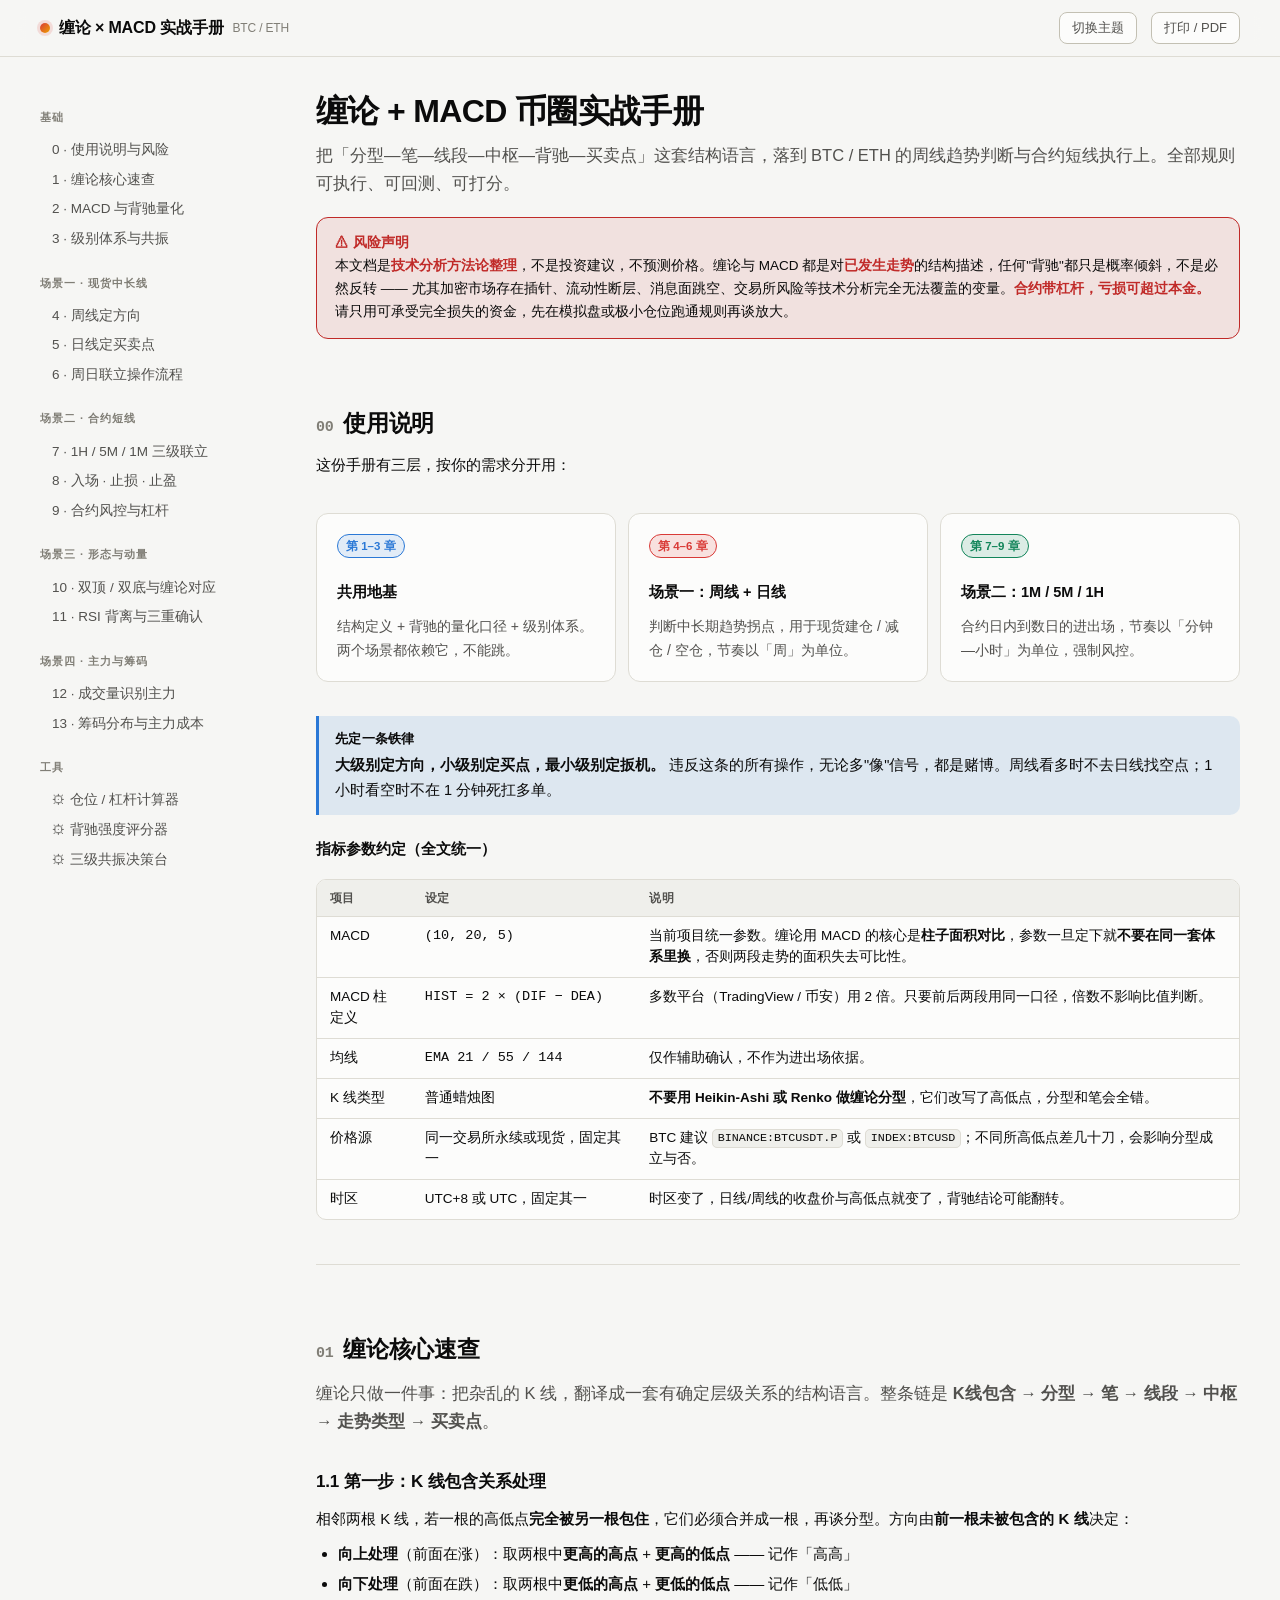
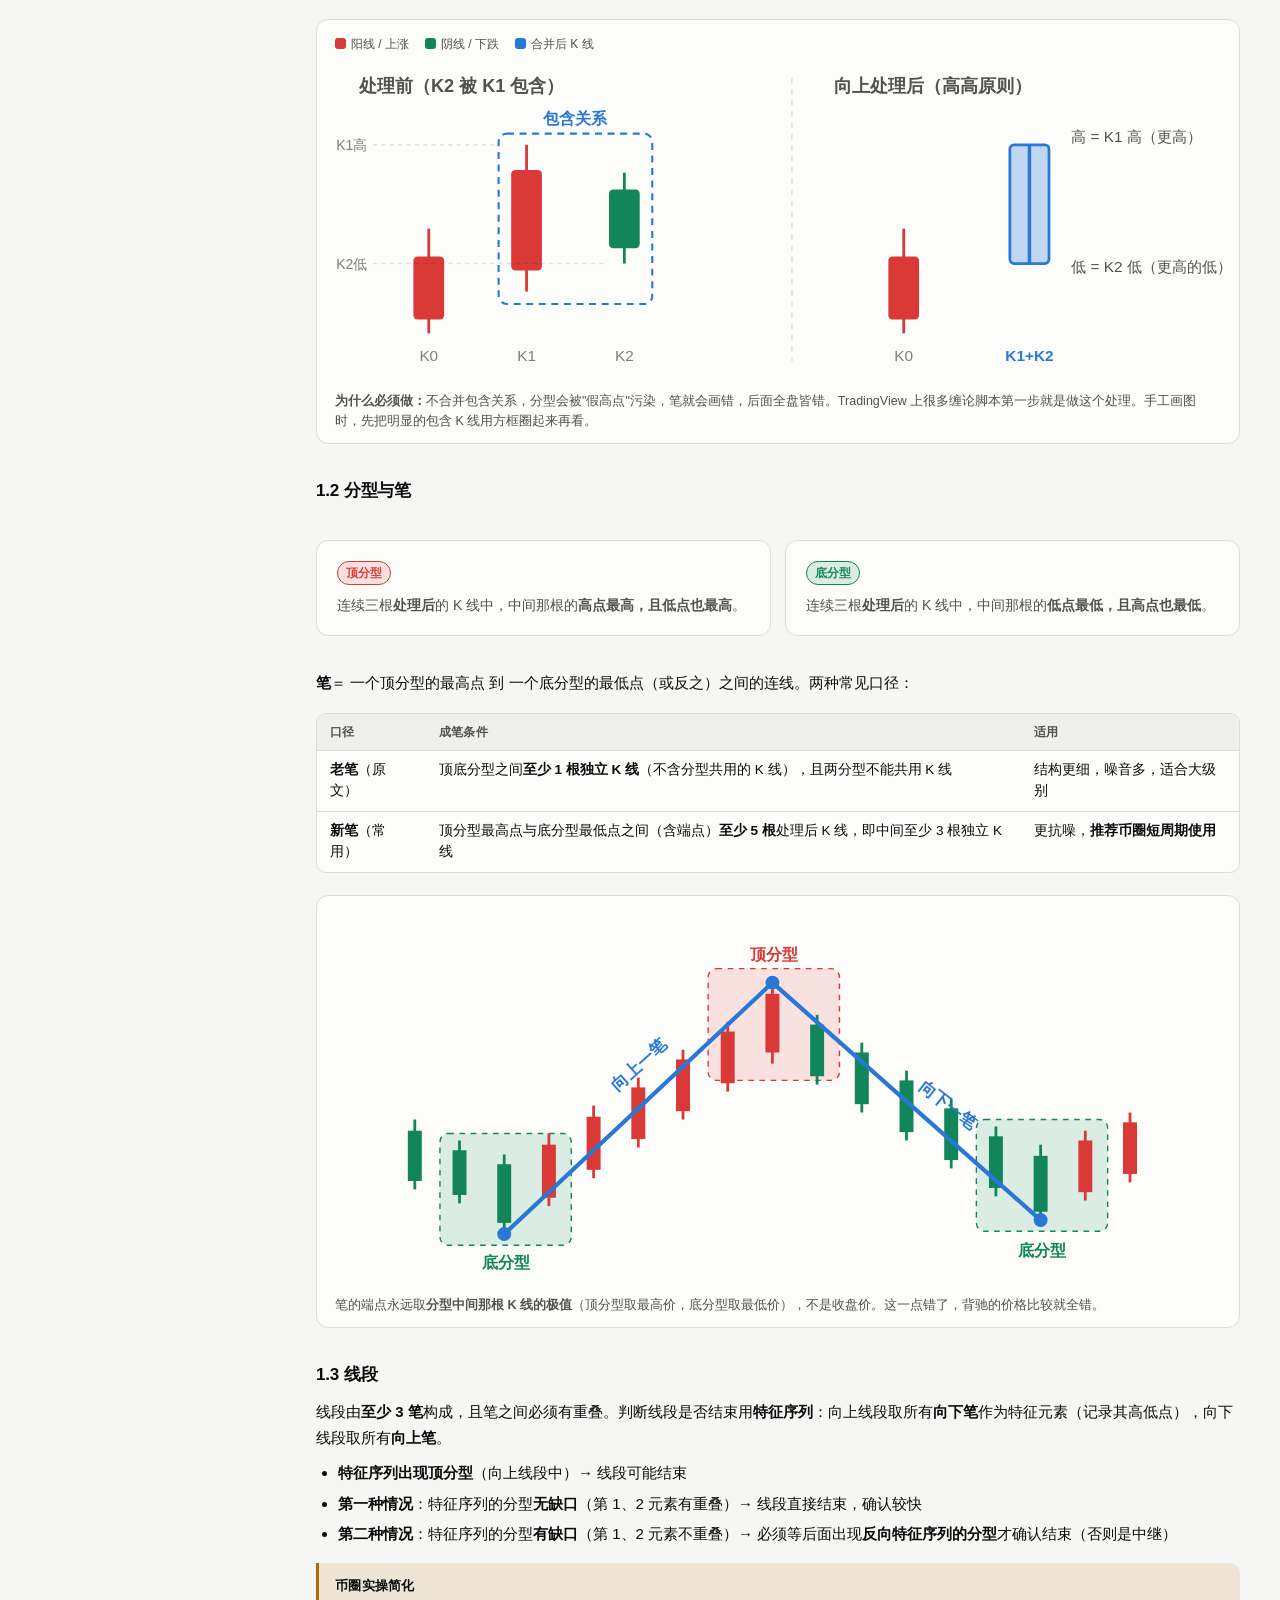
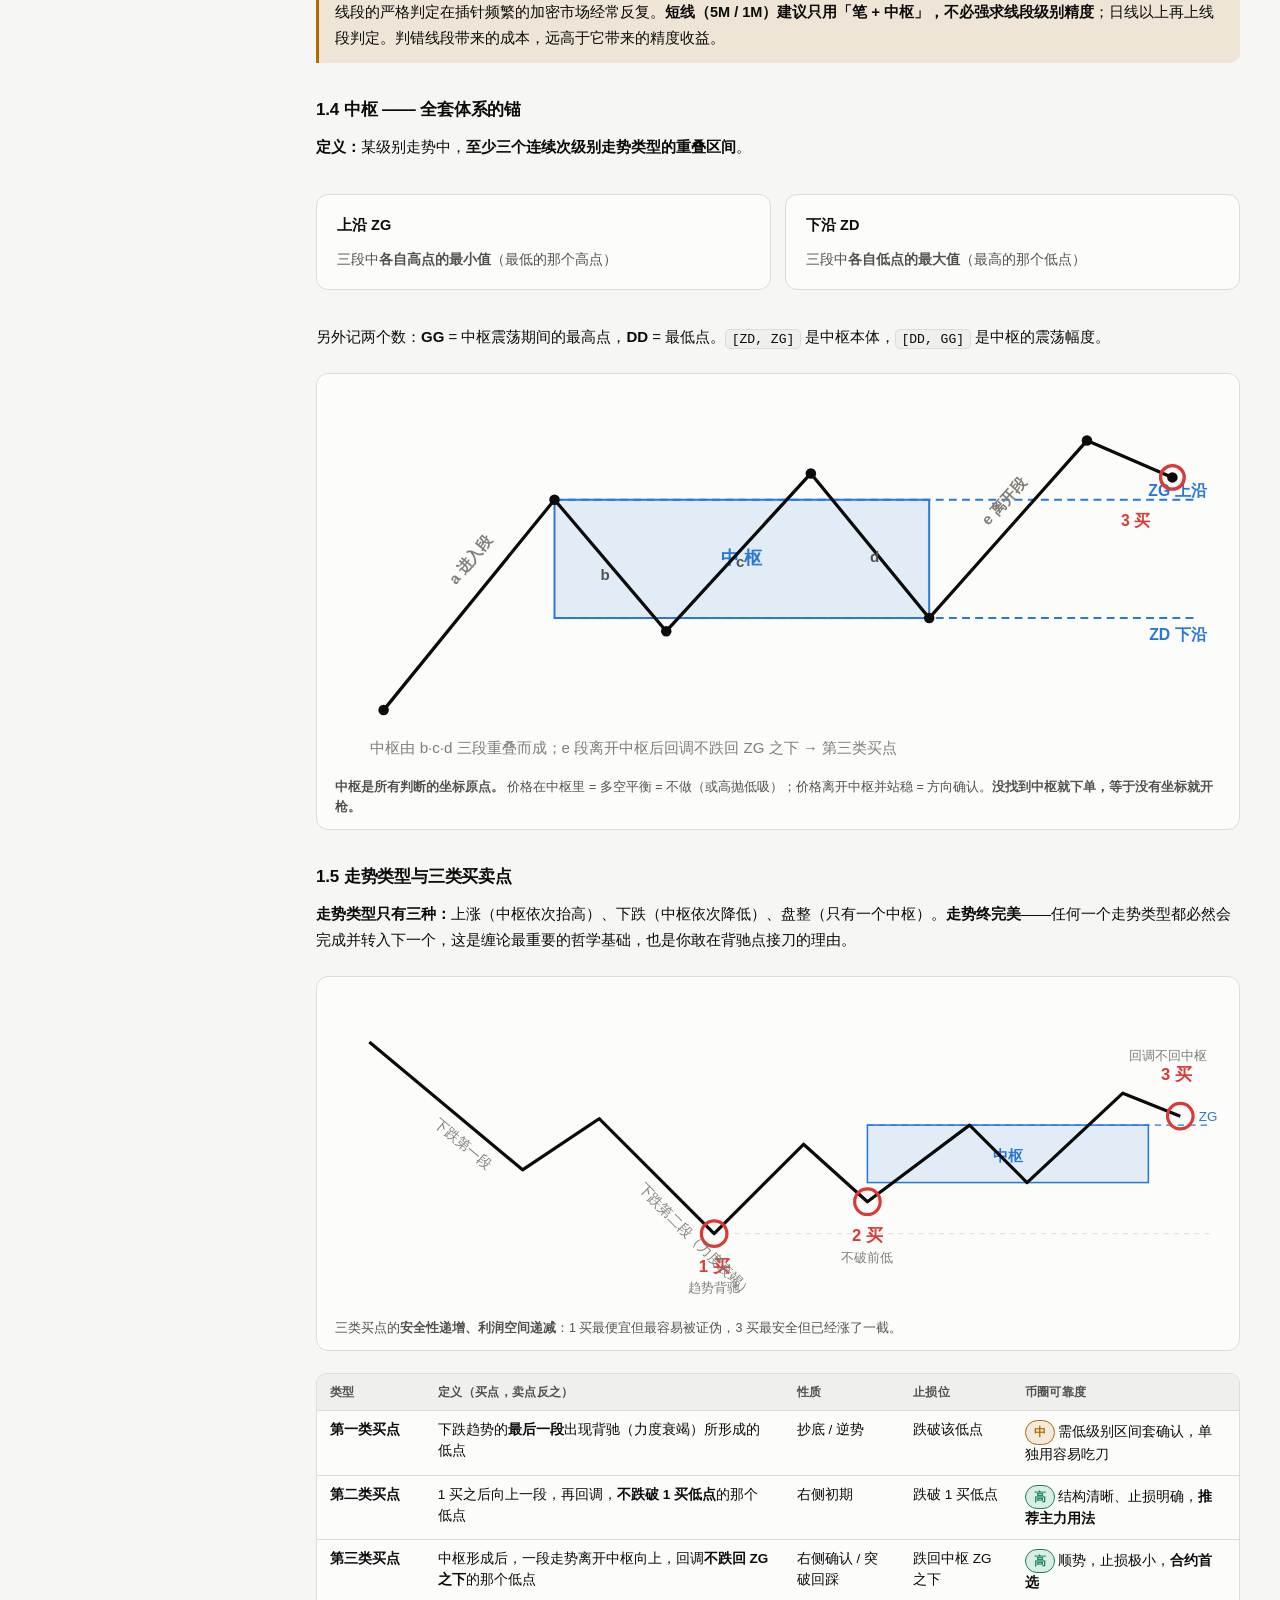
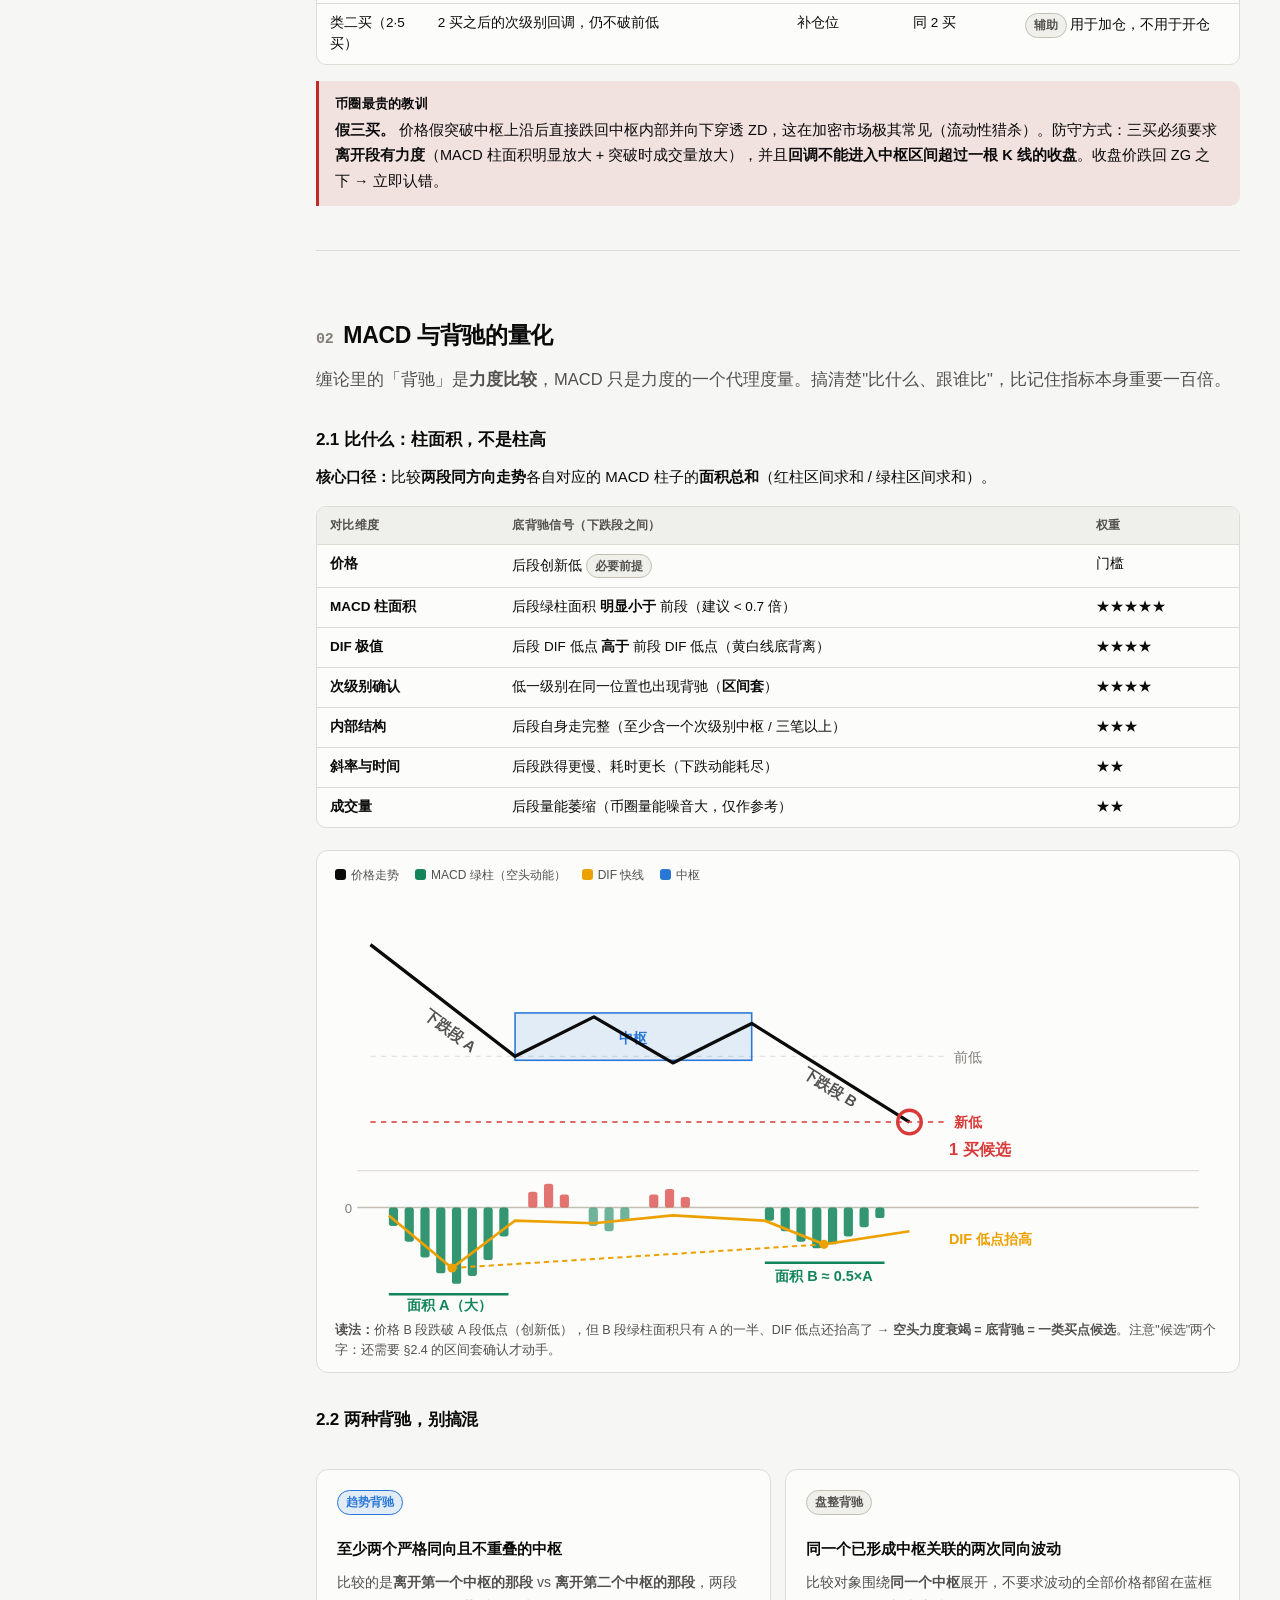
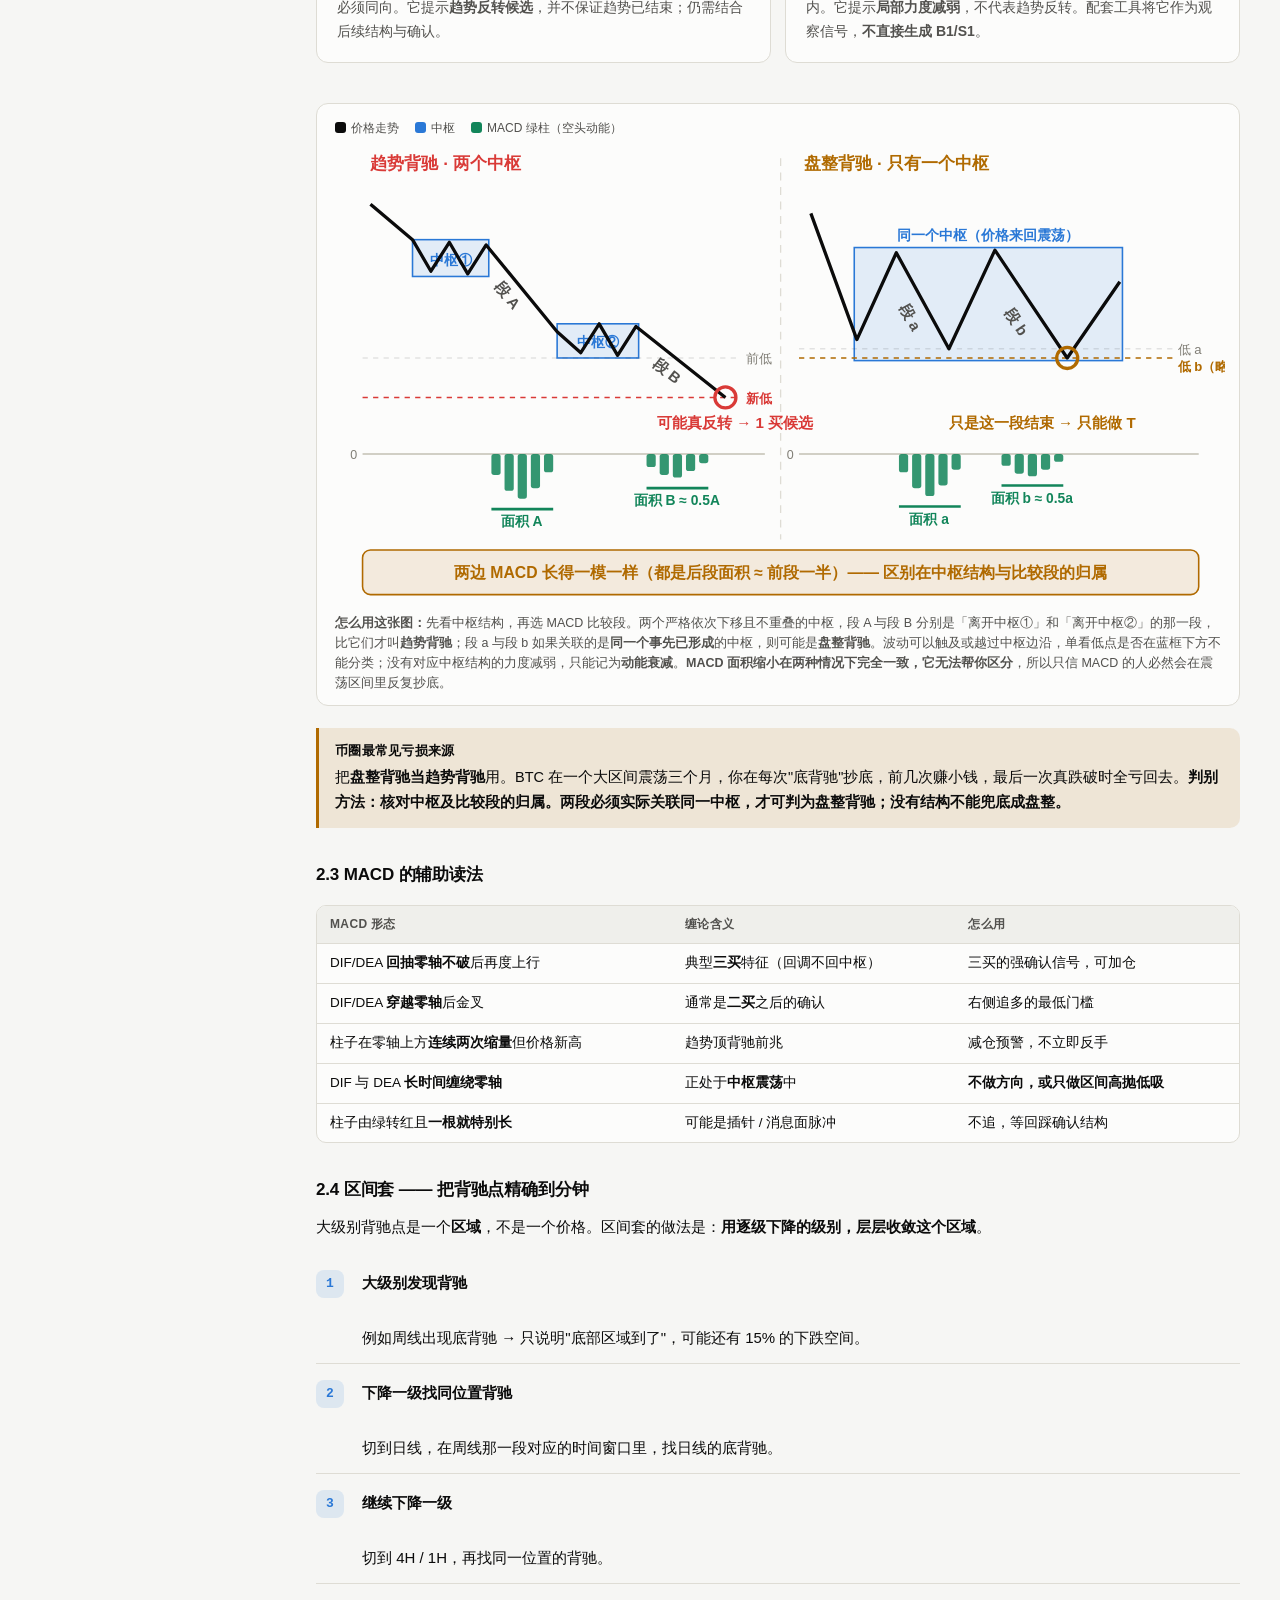
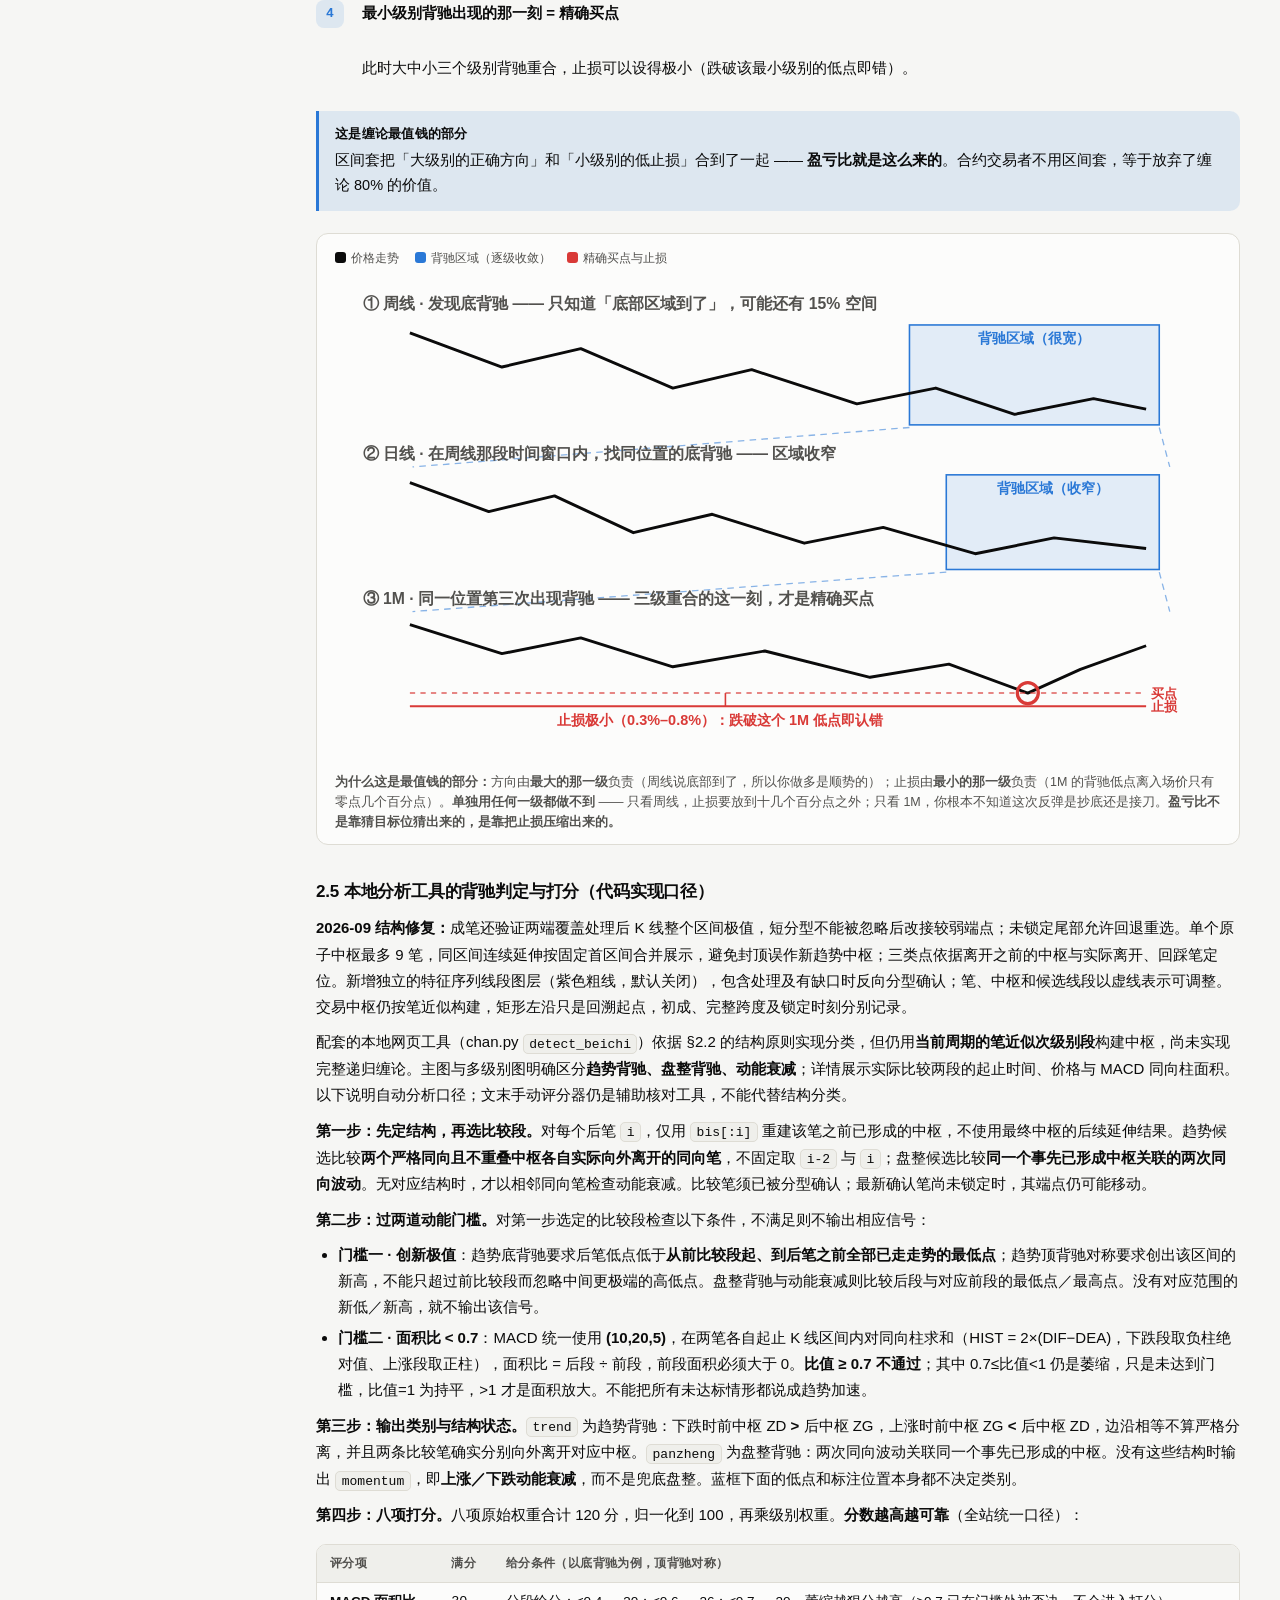
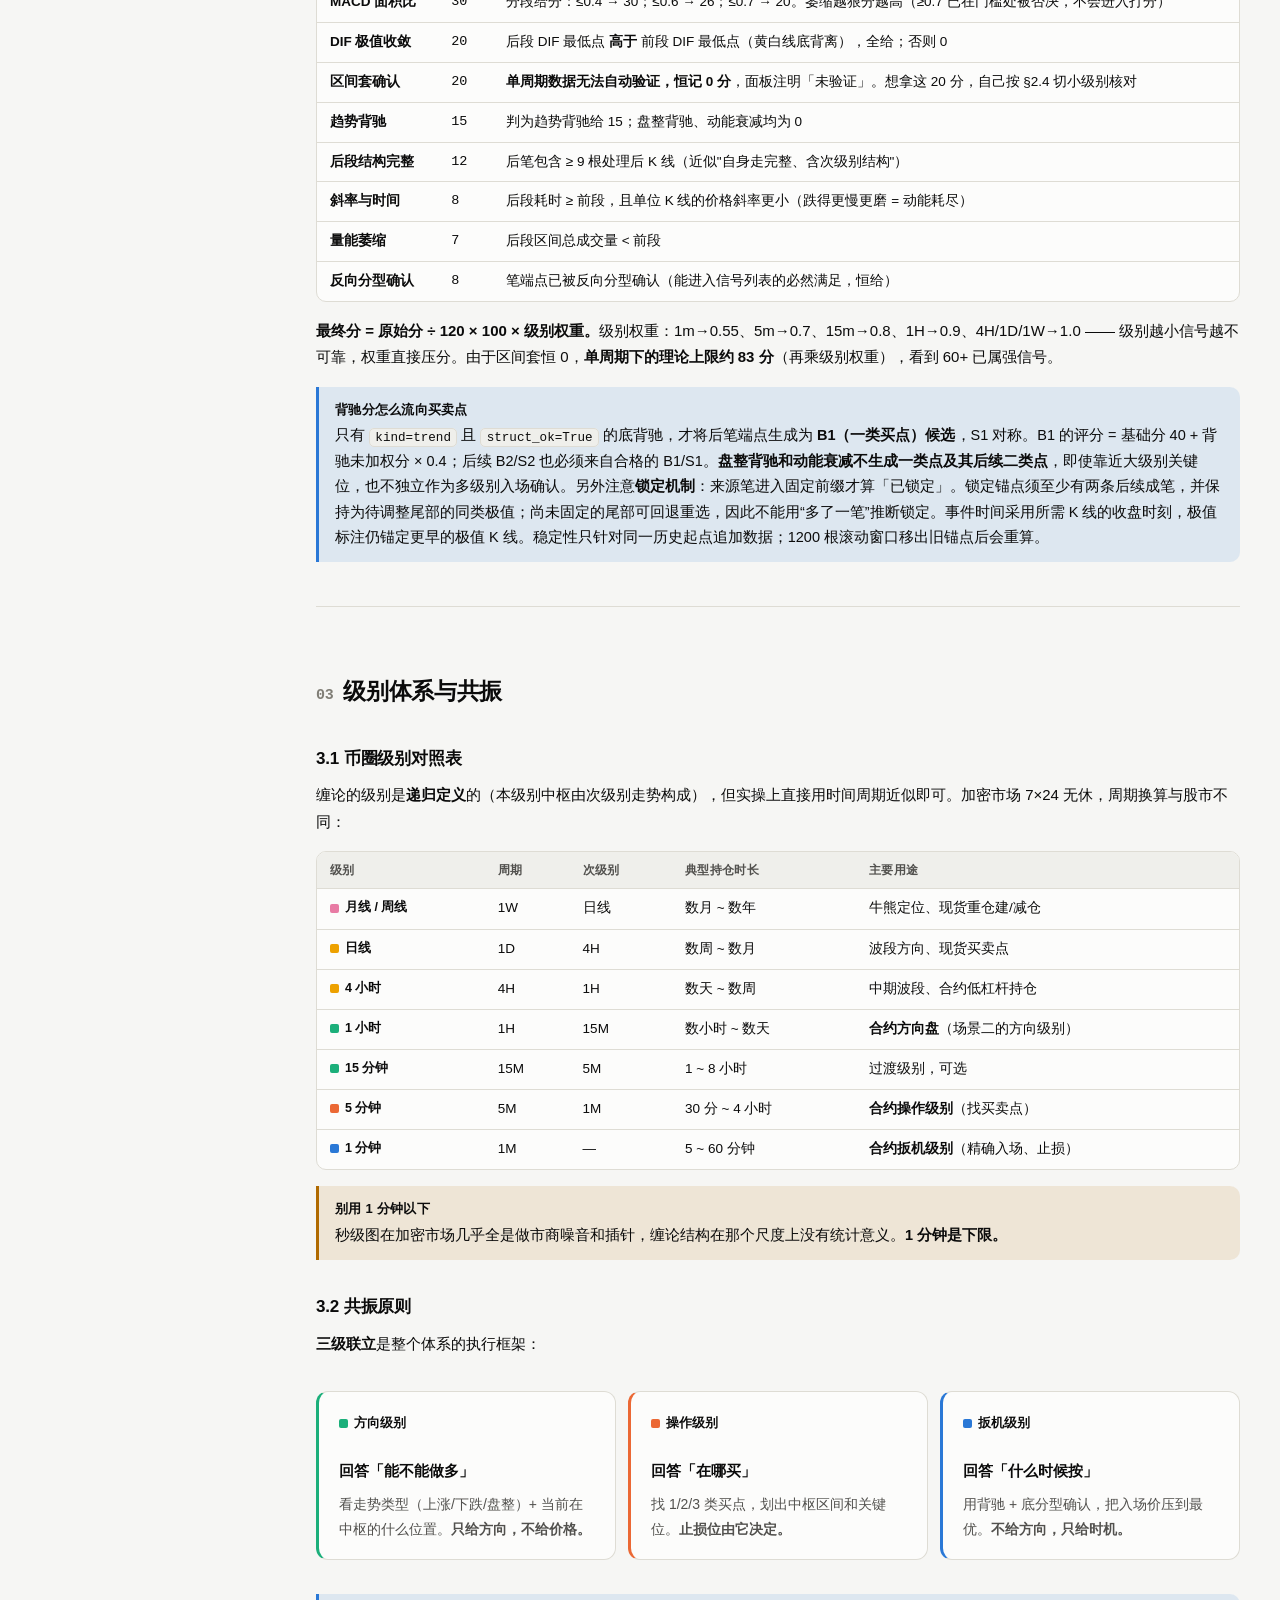
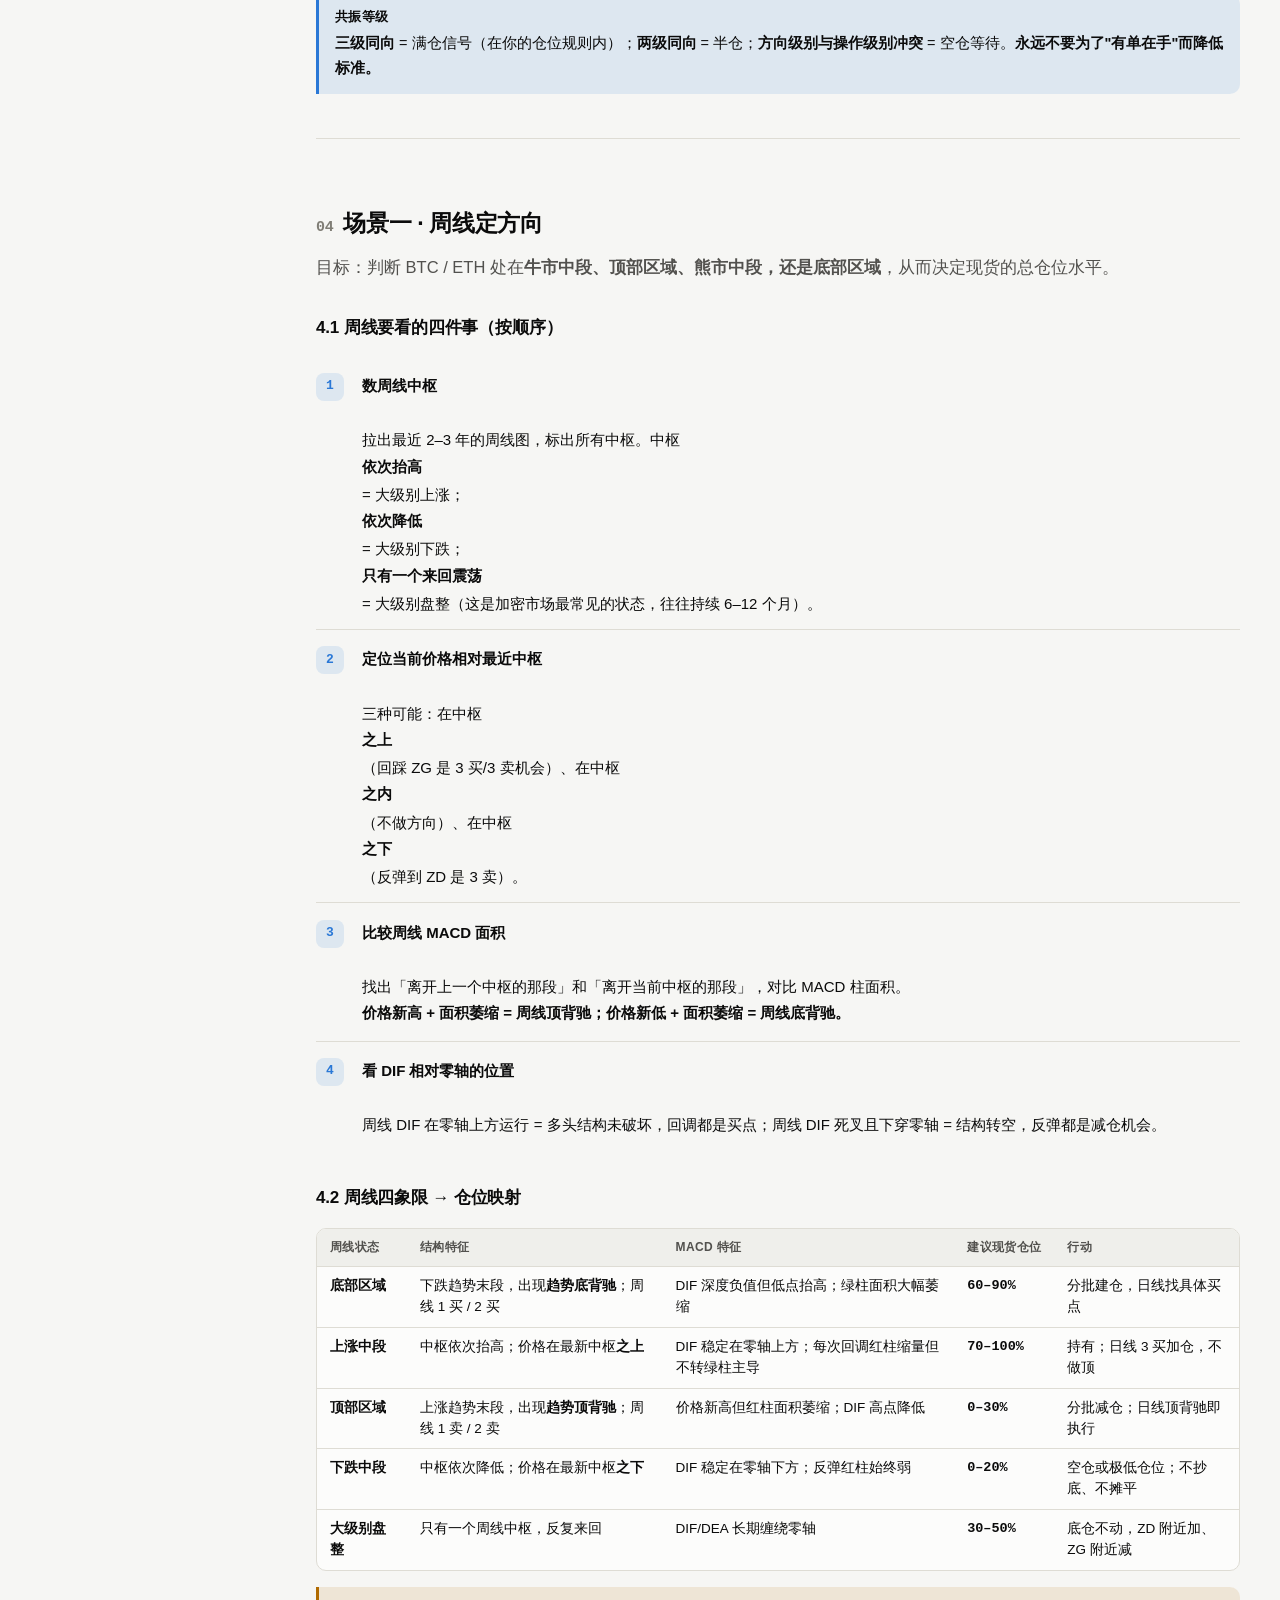
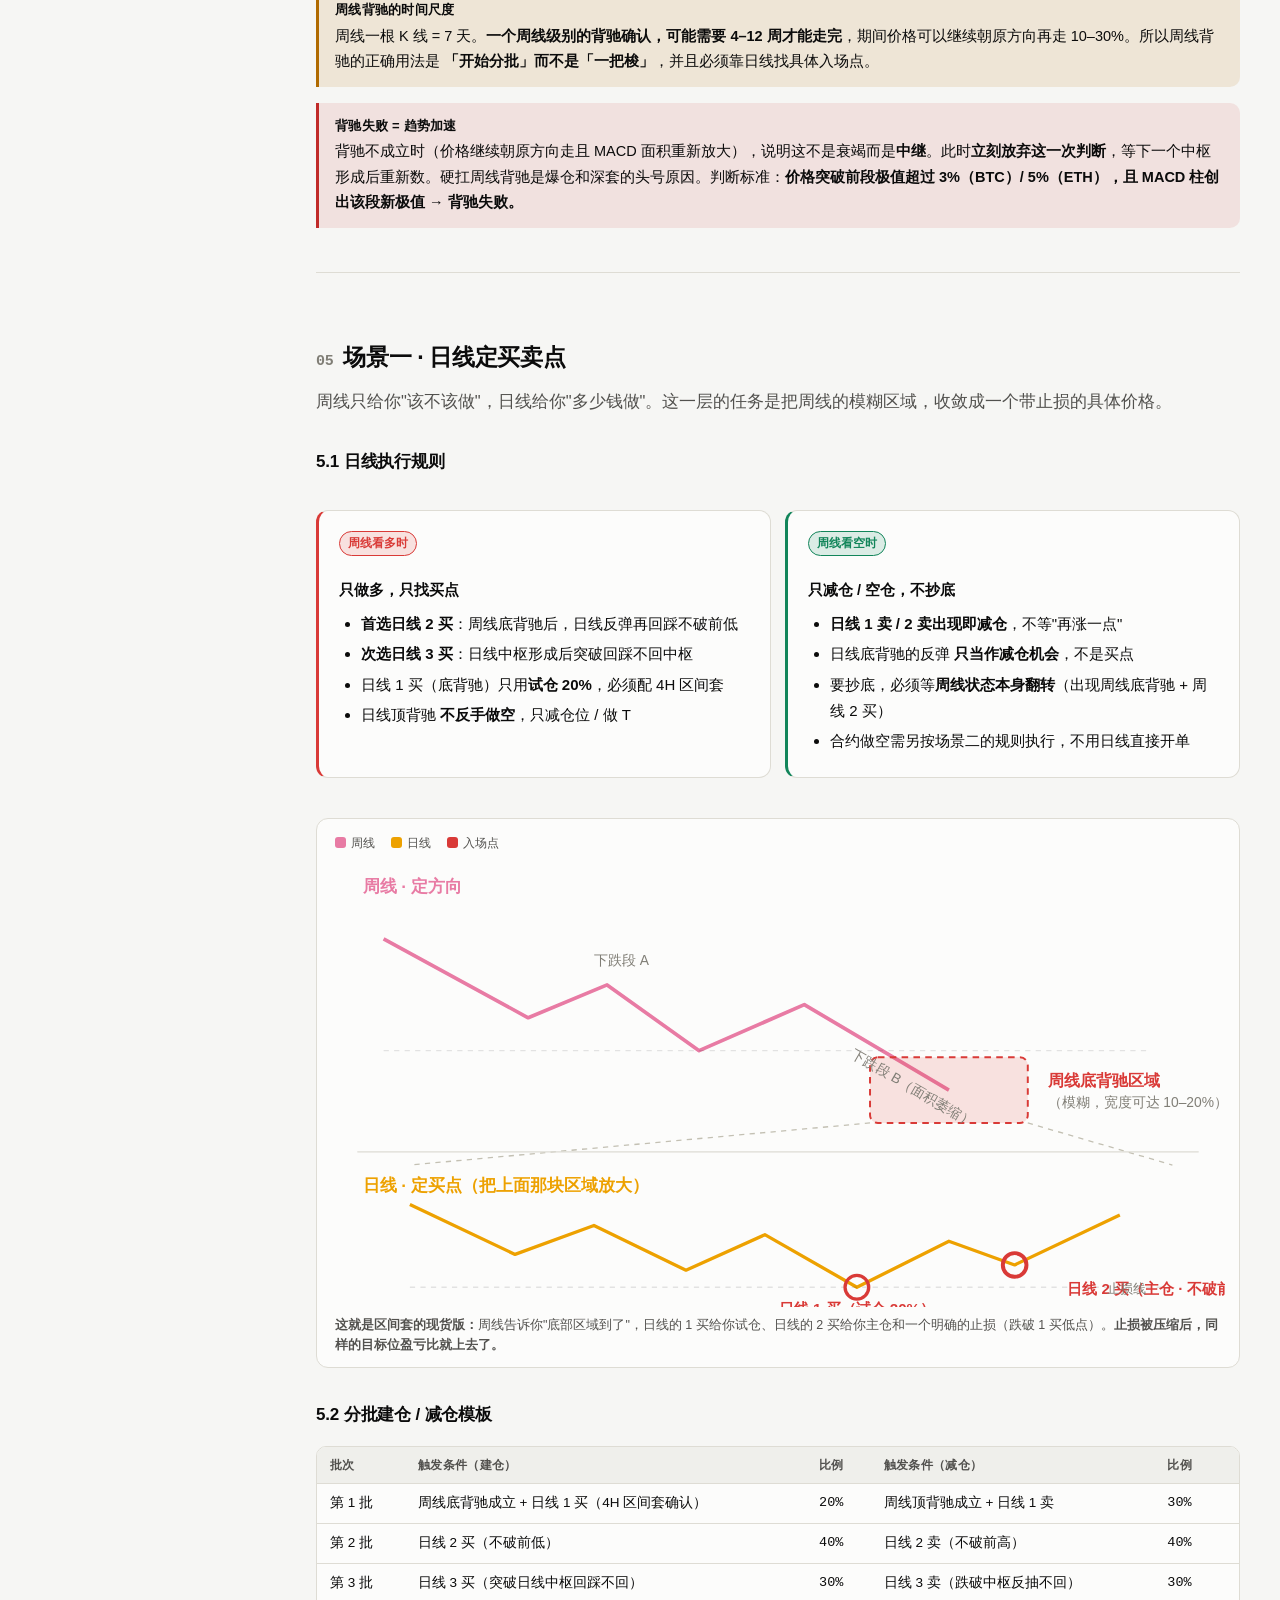
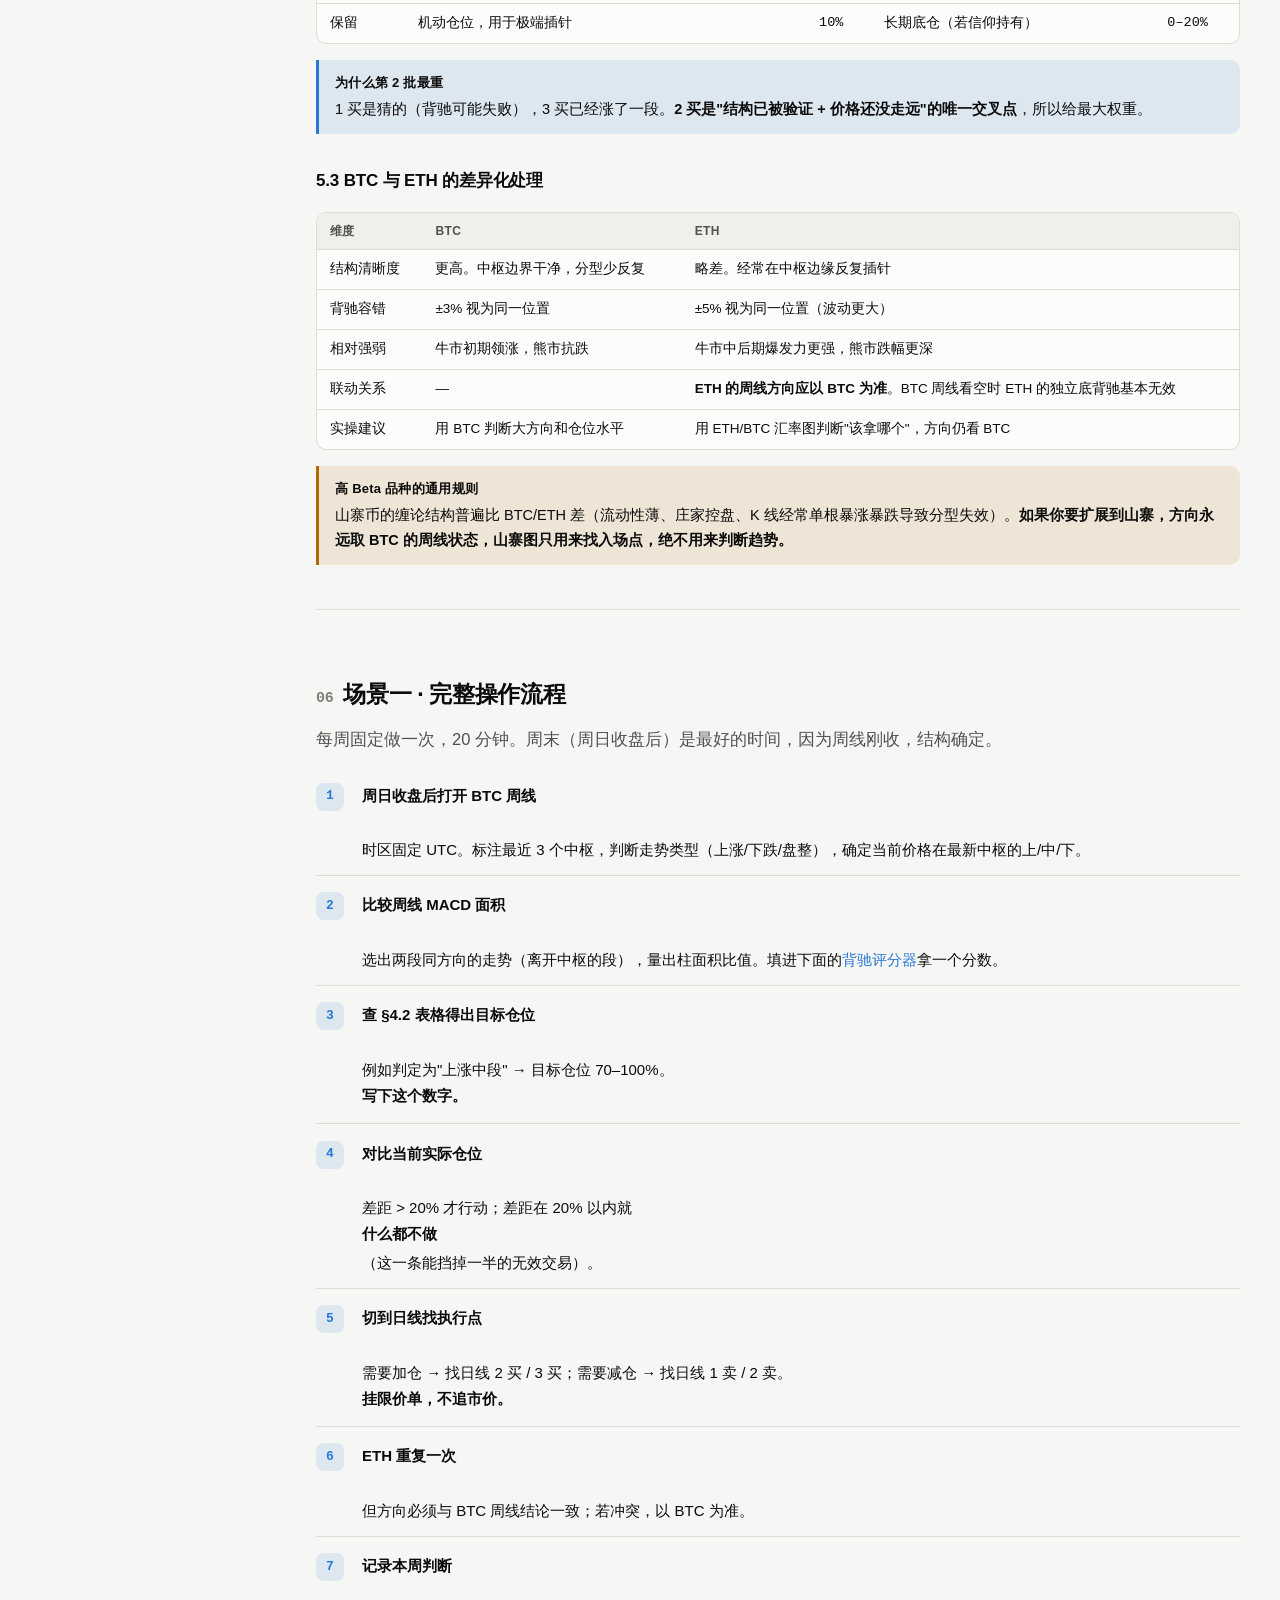
==== commit e85e8303: "修改" ====
--- a/缠论MACD币圈实战手册.html
+++ b/缠论MACD币圈实战手册.html
@@ -335,7 +335,7 @@
 <table>
 <thead><tr><th>项目</th><th>设定</th><th>说明</th></tr></thead>
 <tbody>
-<tr><td>MACD</td><td class="num">(12, 26, 9)</td><td>标准参数。缠论用 MACD 的核心是<b>柱子面积对比</b>，参数一旦定下就<b>不要在同一套体系里换</b>，否则两段走势的面积失去可比性。</td></tr>
+<tr><td>MACD</td><td class="num">(10, 20, 5)</td><td>当前项目统一参数。缠论用 MACD 的核心是<b>柱子面积对比</b>，参数一旦定下就<b>不要在同一套体系里换</b>，否则两段走势的面积失去可比性。</td></tr>
 <tr><td>MACD 柱定义</td><td class="num">HIST = 2 × (DIF − DEA)</td><td>多数平台（TradingView / 币安）用 2 倍。只要前后两段用同一口径，倍数不影响比值判断。</td></tr>
 <tr><td>均线</td><td class="num">EMA 21 / 55 / 144</td><td>仅作辅助确认，不作为进出场依据。</td></tr>
 <tr><td>K 线类型</td><td>普通蜡烛图</td><td><b>不要用 Heikin-Ashi 或 Renko 做缠论分型</b>，它们改写了高低点，分型和笔会全错。</td></tr>
@@ -822,7 +822,7 @@
 <p><b>第二步：过两道动能门槛。</b>对第一步选定的比较段检查以下条件，不满足则不输出相应信号：</p>
 <ul>
   <li><b>门槛一 · 创新极值</b>：趋势底背驰要求后笔低点低于<b>从前比较段起、到后笔之前全部已走走势的最低点</b>；趋势顶背驰对称要求创出该区间的新高，不能只超过前比较段而忽略中间更极端的高低点。盘整背驰与动能衰减则比较后段与对应前段的最低点／最高点。没有对应范围的新低／新高，就不输出该信号。</li>
-  <li><b>门槛二 · 面积比 &lt; 0.7</b>：MACD 保持 <b>(12,26,9)</b>，在两笔各自起止 K 线区间内对同向柱求和（HIST = 2×(DIF−DEA)，下跌段取负柱绝对值、上涨段取正柱），面积比 = 后段 ÷ 前段，前段面积必须大于 0。<b>比值 ≥ 0.7 不通过</b>；其中 0.7≤比值&lt;1 仍是萎缩，只是未达到门槛，比值=1 为持平，&gt;1 才是面积放大。不能把所有未达标情形都说成趋势加速。</li>
+  <li><b>门槛二 · 面积比 &lt; 0.7</b>：MACD 统一使用 <b>(10,20,5)</b>，在两笔各自起止 K 线区间内对同向柱求和（HIST = 2×(DIF−DEA)，下跌段取负柱绝对值、上涨段取正柱），面积比 = 后段 ÷ 前段，前段面积必须大于 0。<b>比值 ≥ 0.7 不通过</b>；其中 0.7≤比值&lt;1 仍是萎缩，只是未达到门槛，比值=1 为持平，&gt;1 才是面积放大。不能把所有未达标情形都说成趋势加速。</li>
 </ul>
 
 <p><b>第三步：输出类别与结构状态。</b><code>trend</code> 为趋势背驰：下跌时前中枢 ZD <b>&gt;</b> 后中枢 ZG，上涨时前中枢 ZG <b>&lt;</b> 后中枢 ZD，边沿相等不算严格分离，并且两条比较笔确实分别向外离开对应中枢。<code>panzheng</code> 为盘整背驰：两次同向波动关联同一个事先已形成的中枢。没有这些结构时输出 <code>momentum</code>，即<b>上涨／下跌动能衰减</b>，而不是兜底盘整。蓝框下面的低点和标注位置本身都不决定类别。</p>
@@ -2478,7 +2478,7 @@
 <tr><td><b>二类买/卖点</b></td><td>一类点之后的次级别回抽，不破前极值，结构清晰止损明确</td></tr>
 <tr><td><b>三类买/卖点</b></td><td>离开中枢后回踩不回中枢区间，顺势且止损最小，合约首选</td></tr>
 <tr><td><b>三级联立</b></td><td>方向级别 + 操作级别 + 扳机级别的组合执行框架</td></tr>
-<tr><td><b>DIF / DEA</b></td><td>MACD 快线（12EMA−26EMA）/ 慢线（DIF 的 9EMA），俗称黄白线</td></tr>
+<tr><td><b>DIF / DEA</b></td><td>MACD 快线（10EMA−20EMA）/ 慢线（DIF 的 5EMA），俗称黄白线</td></tr>
 <tr><td><b>HIST（柱）</b></td><td>2×(DIF−DEA)，其<b>面积</b>是缠论衡量走势力度的主要代理指标</td></tr>
 <tr><td><b>强平价</b></td><td>保证金不足以维持仓位时被交易所强制平仓的价格</td></tr>
 <tr><td><b>维持保证金率</b></td><td>MMR，维持仓位所需的最低保证金比例，随仓位规模分档上升</td></tr>
